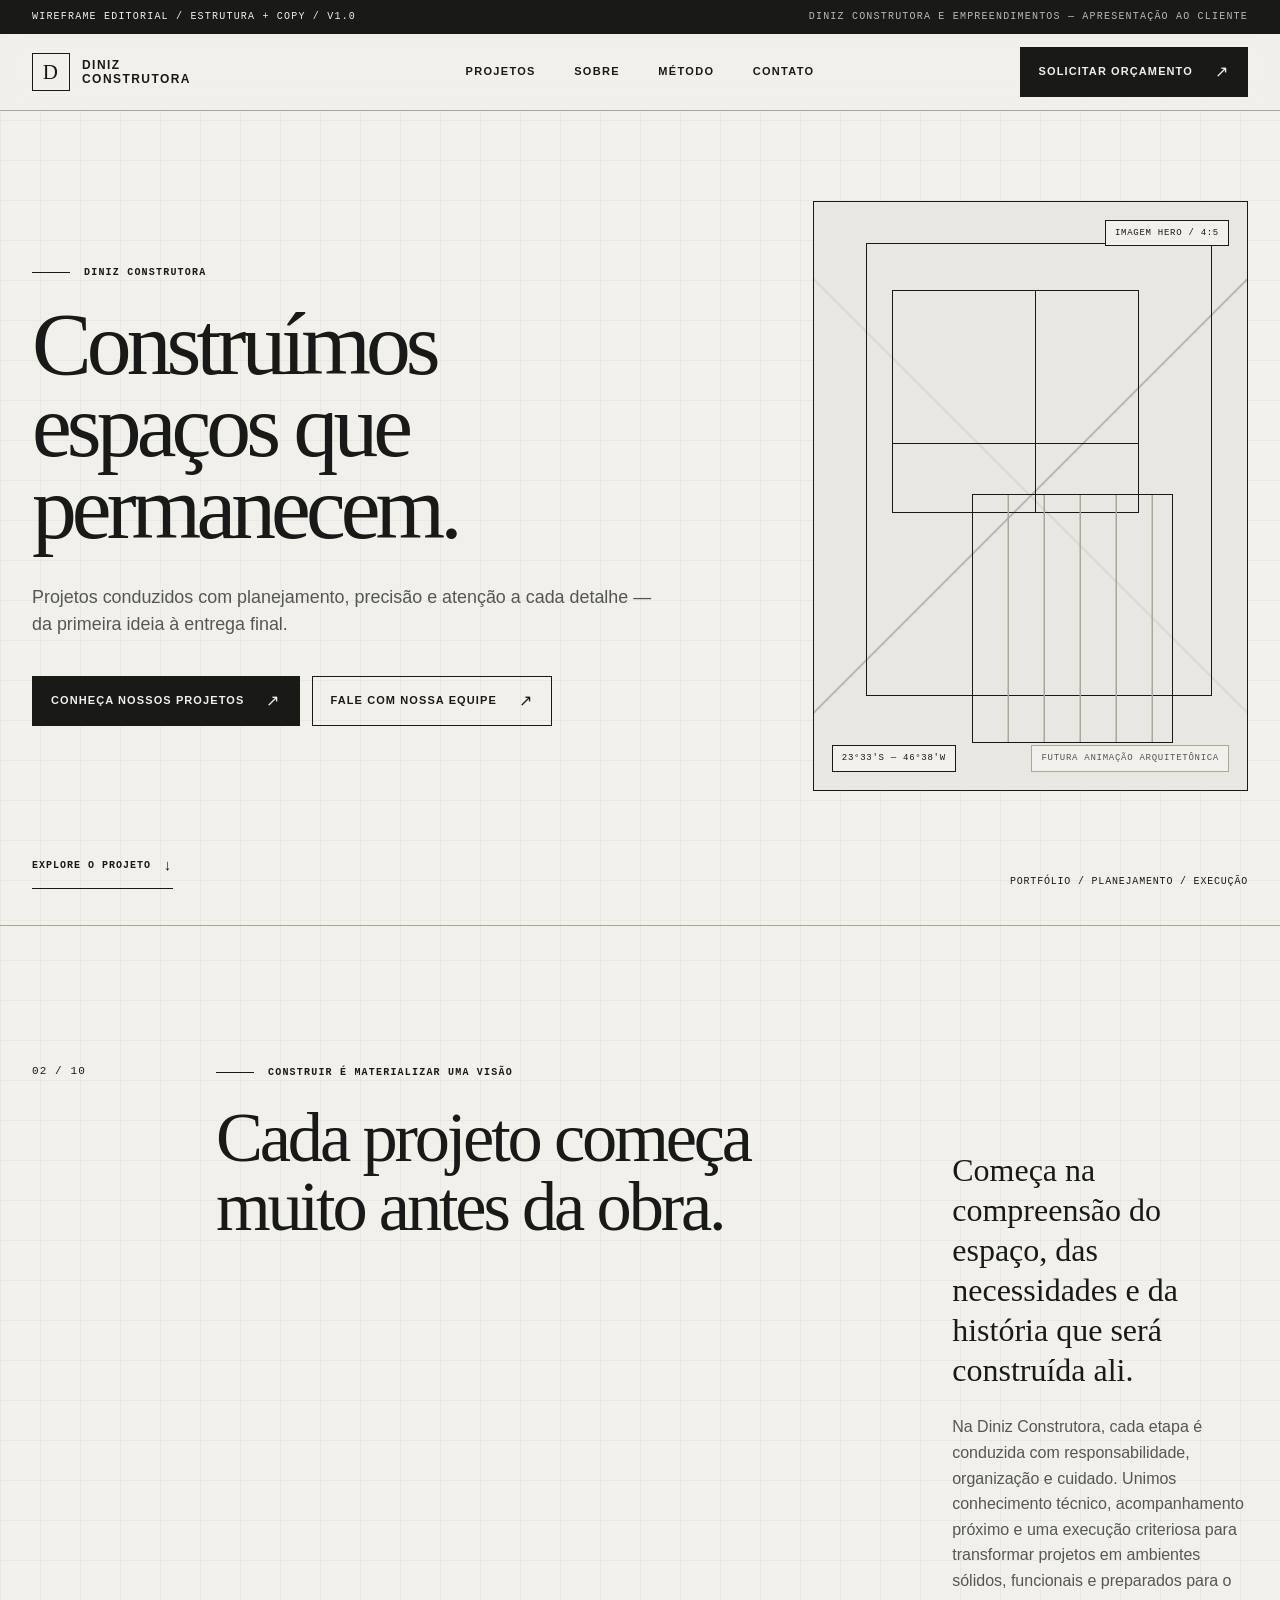
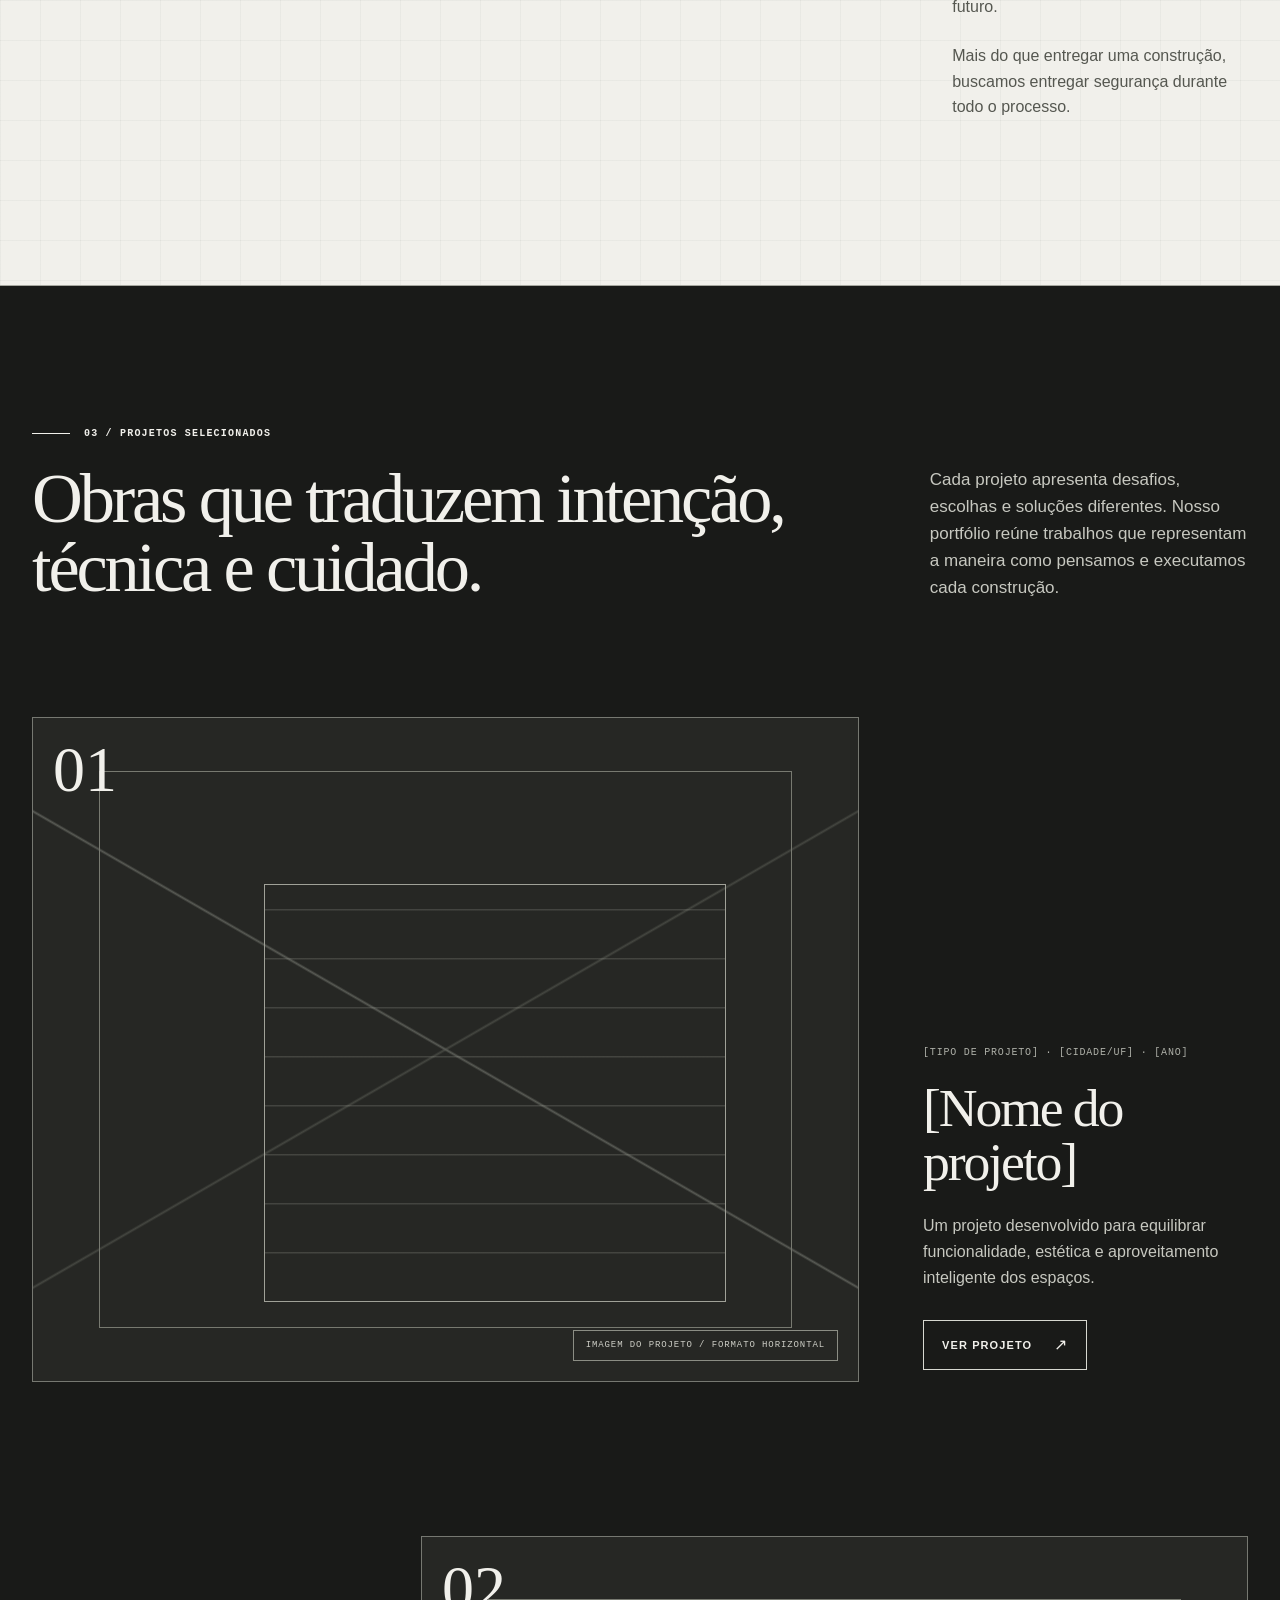
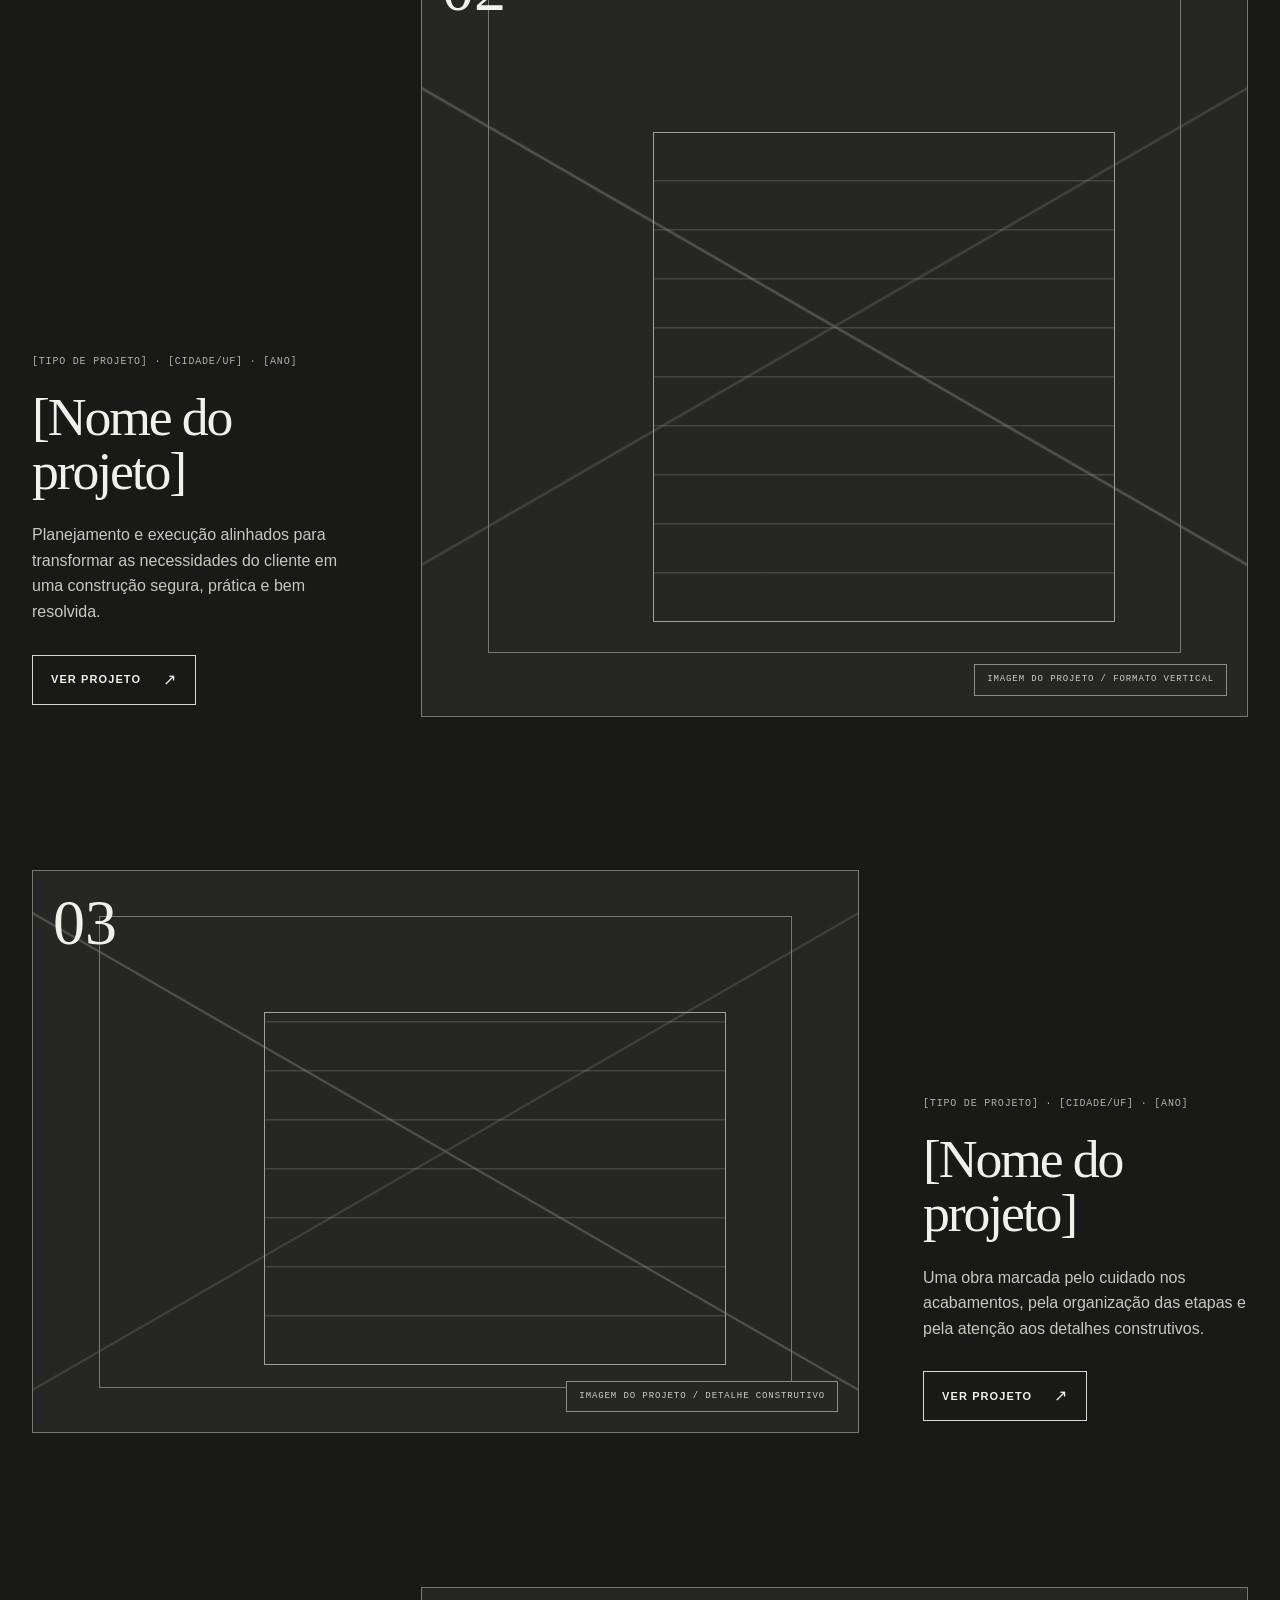
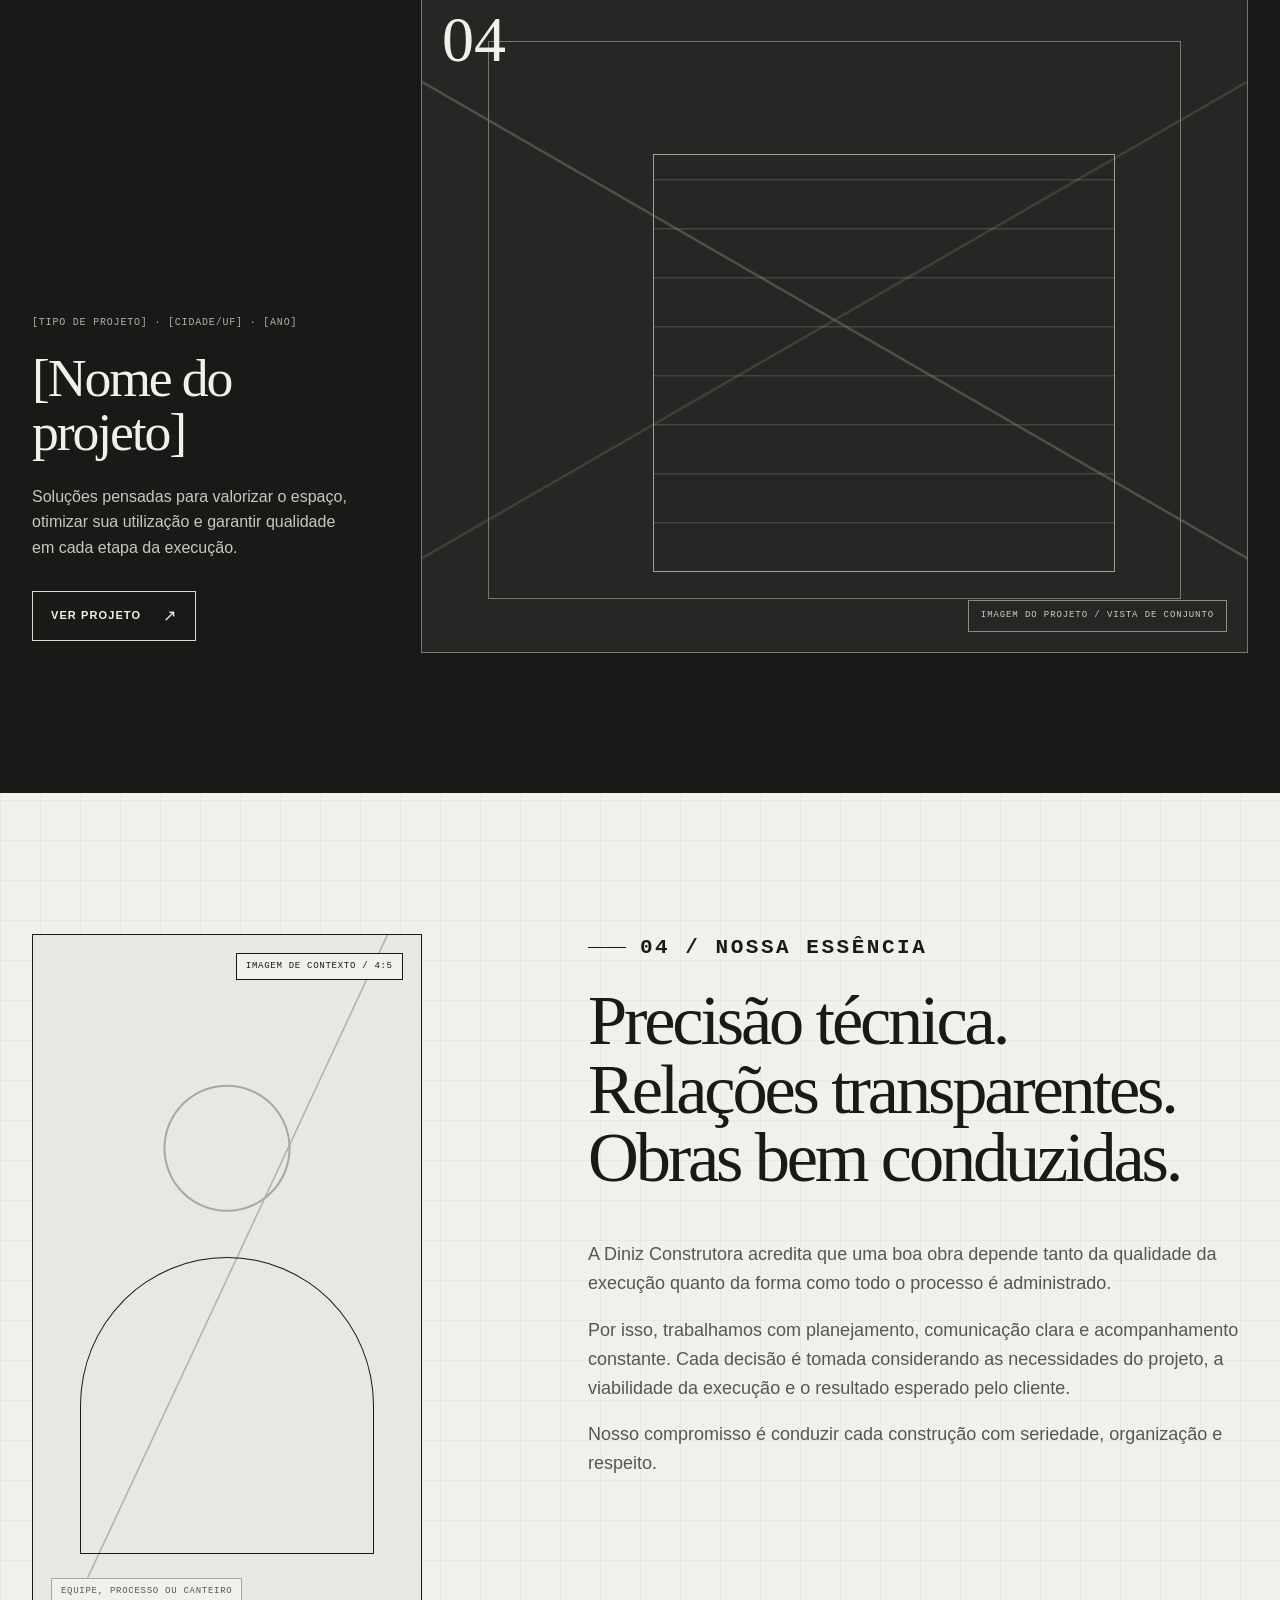
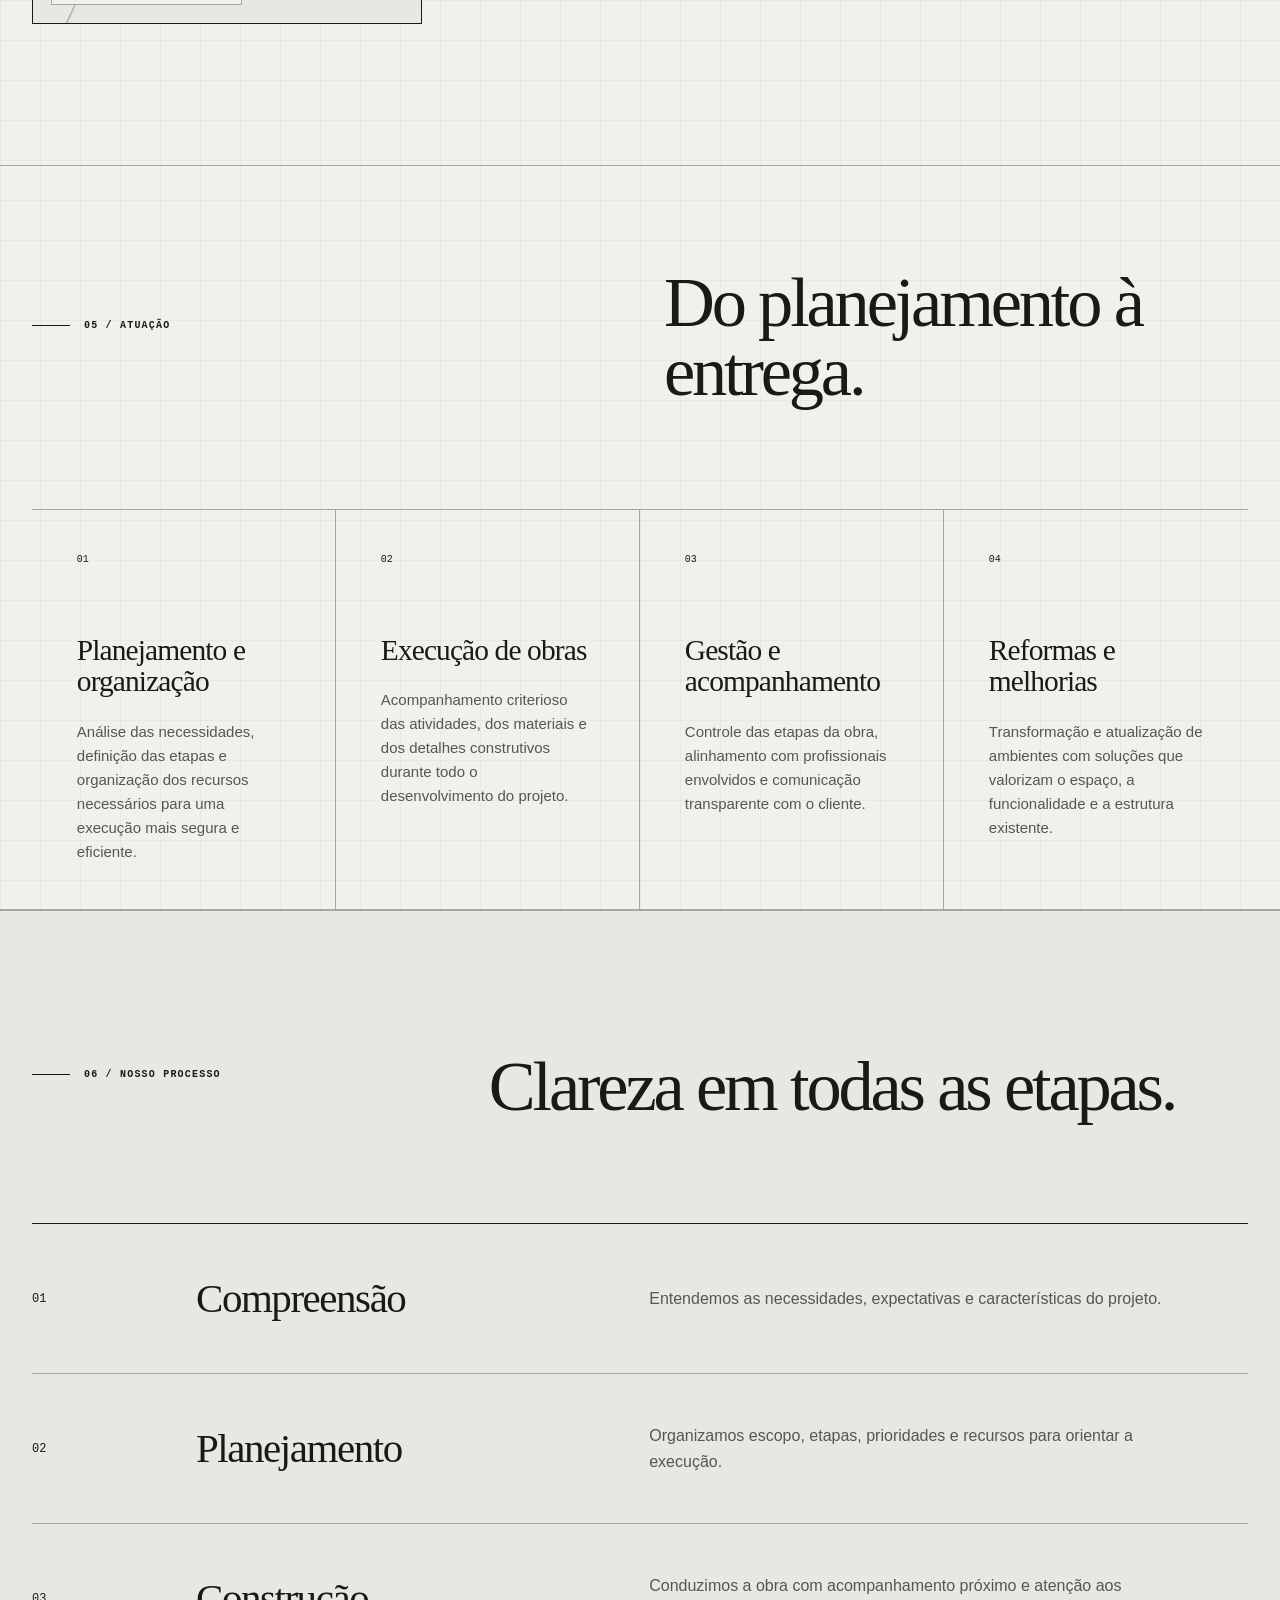
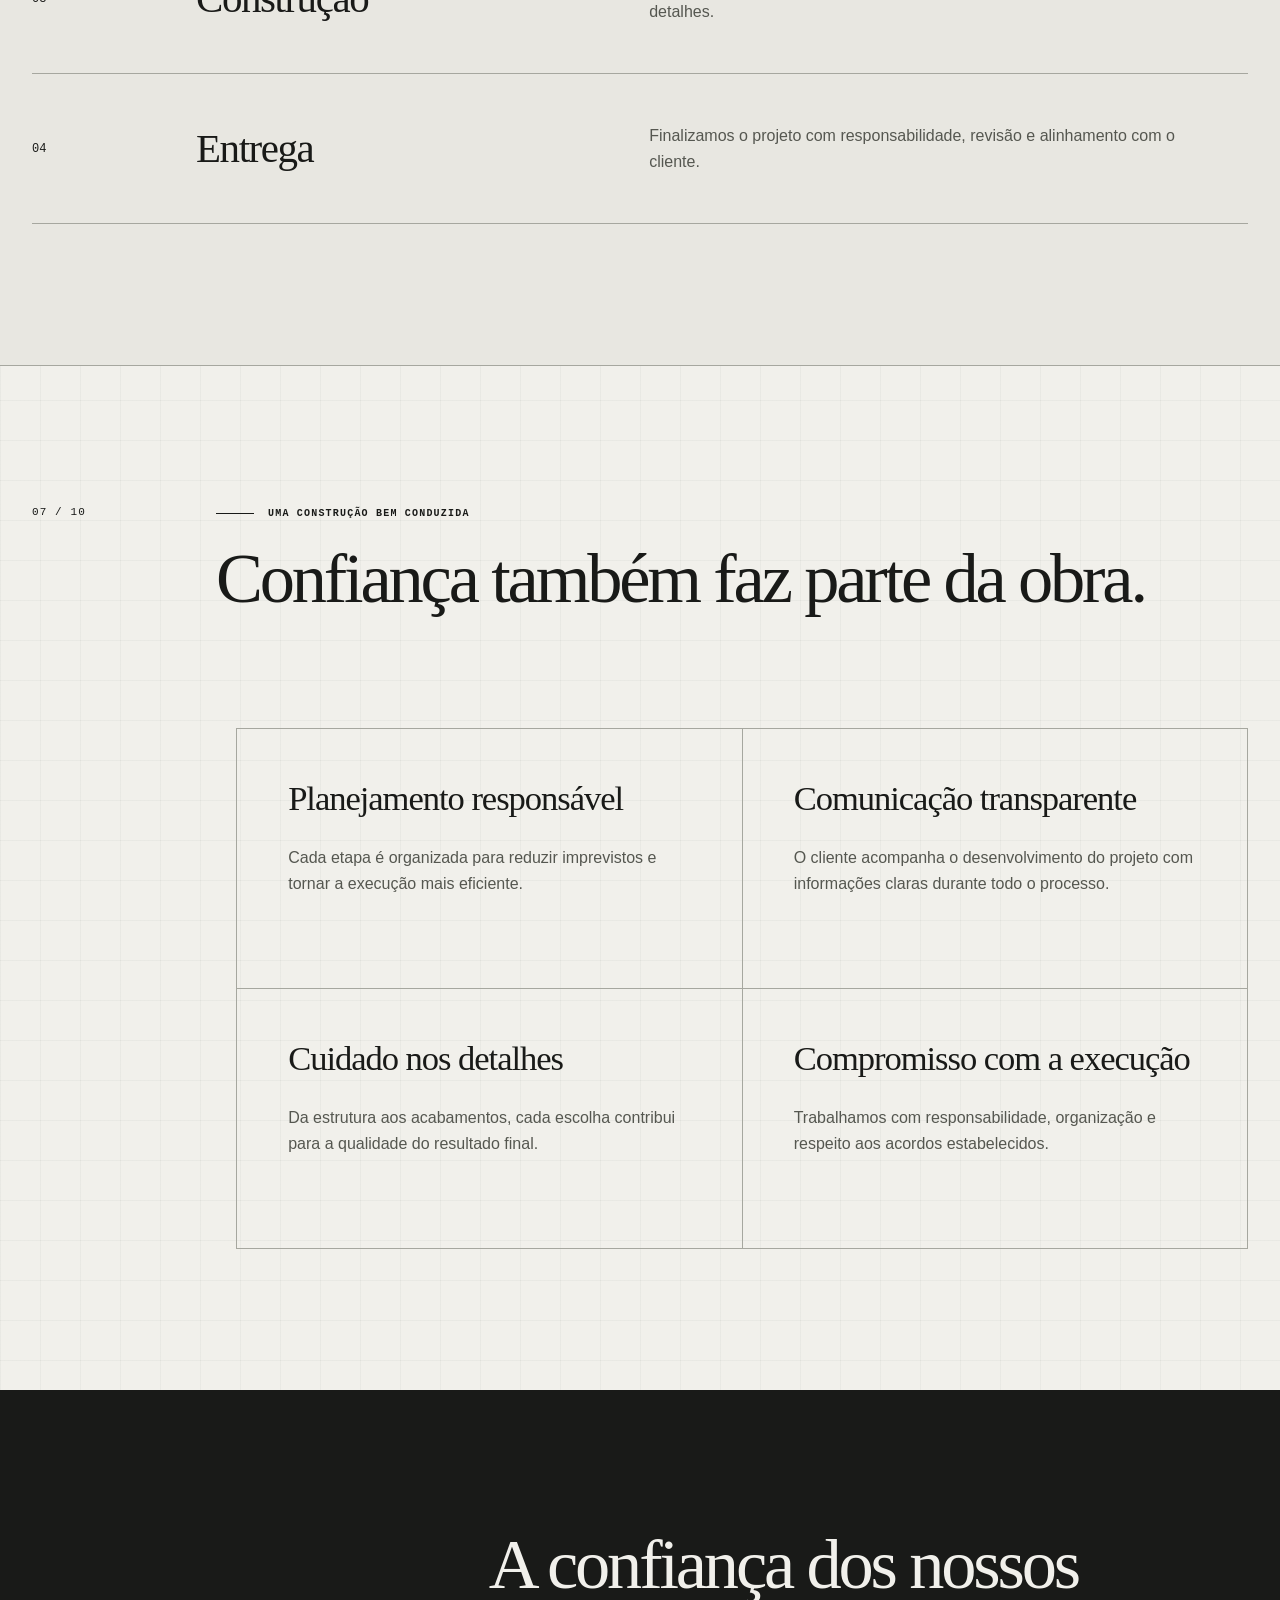
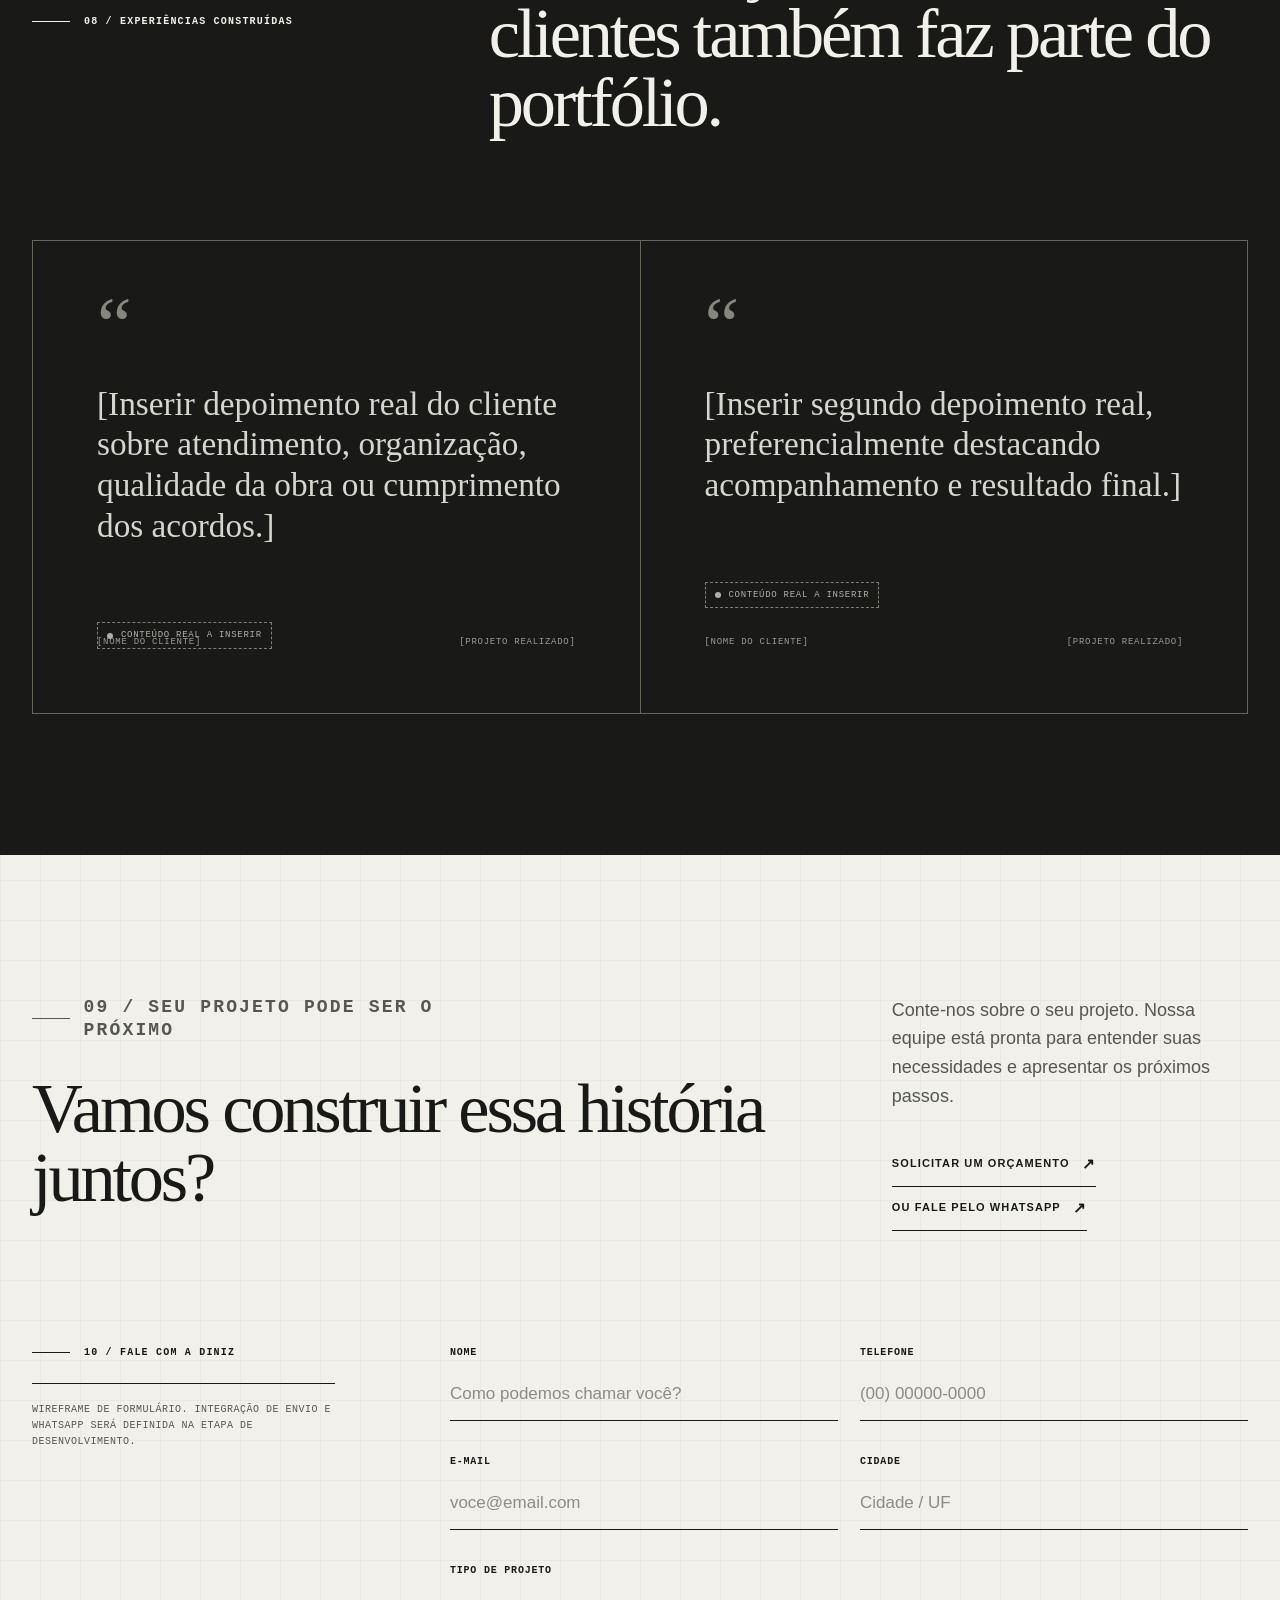
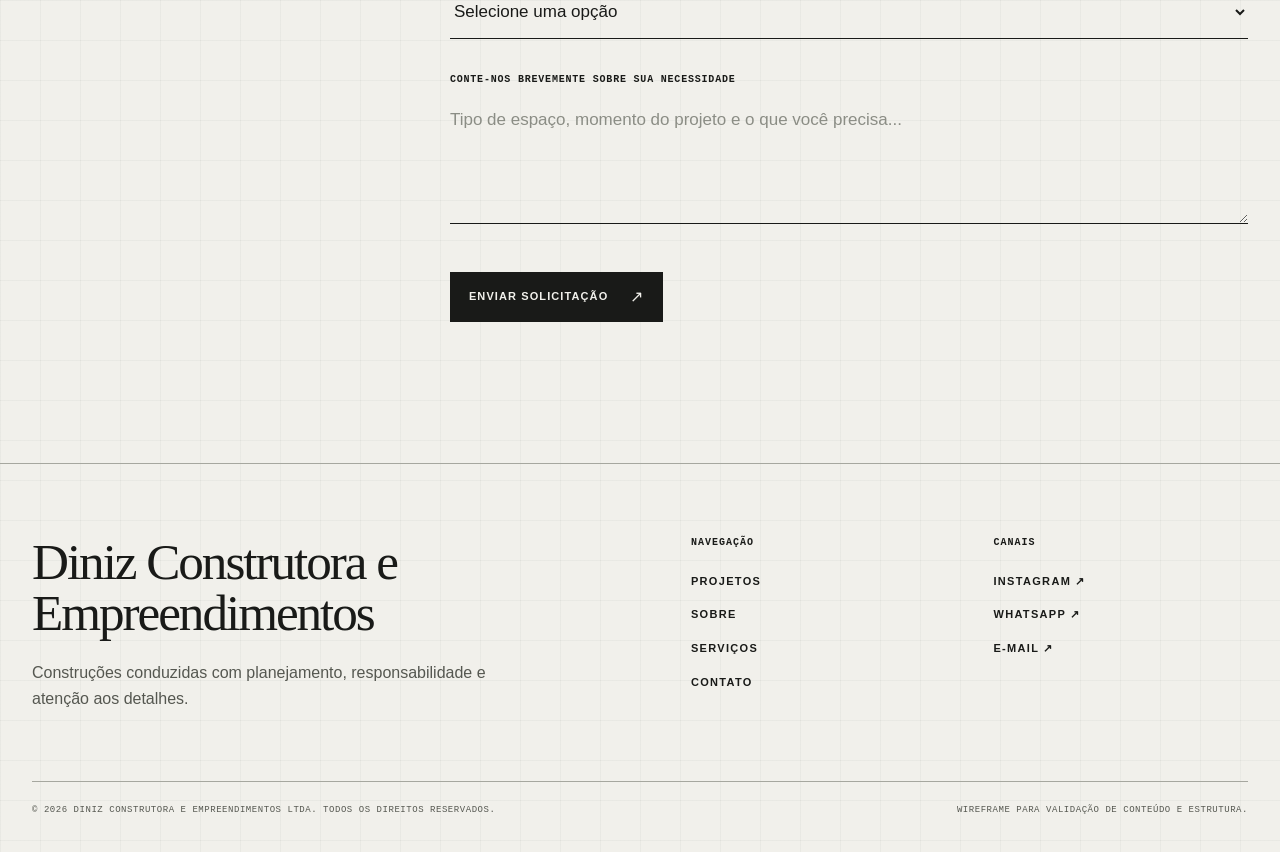
==== index.html @ 69be0706 "wire" ====
<!doctype html>
<html lang="pt-BR">
<head>
  <meta charset="utf-8">
  <meta name="viewport" content="width=device-width, initial-scale=1">
  <meta name="description" content="Wireframe editorial da landing page da Diniz Construtora e Empreendimentos.">
  <meta name="theme-color" content="#f1f0eb">
  <title>Diniz Construtora — Wireframe editorial</title>

  <style>
    :root {
      --paper: #f1f0eb;
      --paper-strong: #e8e7e1;
      --ink: #191a18;
      --ink-soft: #555750;
      --line: #a6a79f;
      --line-soft: #d4d4cd;
      --white: #fafaf7;
      --display: Georgia, "Times New Roman", serif;
      --sans: "Arial Narrow", "Helvetica Neue", Arial, sans-serif;
      --mono: "Courier New", Courier, monospace;
      --page: min(1480px, calc(100vw - 64px));
      --section-space: clamp(88px, 11vw, 176px);
    }

    * {
      box-sizing: border-box;
    }

    html {
      scroll-behavior: smooth;
      scroll-padding-top: 92px;
    }

    body {
      margin: 0;
      color: var(--ink);
      background-color: var(--paper);
      background-image:
        linear-gradient(rgba(25, 26, 24, 0.035) 1px, transparent 1px),
        linear-gradient(90deg, rgba(25, 26, 24, 0.035) 1px, transparent 1px);
      background-size: 40px 40px;
      font-family: var(--sans);
      font-size: 16px;
      line-height: 1.6;
      overflow-x: hidden;
    }

    body.menu-open {
      overflow: hidden;
    }

    button,
    input,
    select,
    textarea {
      font: inherit;
    }

    button,
    a {
      -webkit-tap-highlight-color: transparent;
    }

    a {
      color: inherit;
      text-decoration: none;
    }

    img,
    svg {
      display: block;
      max-width: 100%;
    }

    ::selection {
      color: var(--paper);
      background: var(--ink);
    }

    :focus-visible {
      outline: 2px solid var(--ink);
      outline-offset: 4px;
    }

    .skip-link {
      position: fixed;
      top: 12px;
      left: 12px;
      z-index: 1000;
      padding: 10px 14px;
      color: var(--paper);
      background: var(--ink);
      transform: translateY(-160%);
      transition: transform 180ms ease;
    }

    .skip-link:focus {
      transform: translateY(0);
    }

    .page-shell {
      width: var(--page);
      margin-inline: auto;
    }

    .prototype-bar {
      display: flex;
      align-items: center;
      justify-content: space-between;
      min-height: 34px;
      padding: 4px max(20px, calc((100vw - var(--page)) / 2));
      color: var(--paper);
      background: var(--ink);
      font: 10px/1.2 var(--mono);
      letter-spacing: 0.12em;
      text-transform: uppercase;
    }

    .prototype-bar span:last-child {
      color: #b9bab3;
    }

    .site-header {
      position: sticky;
      top: 0;
      z-index: 100;
      border-bottom: 1px solid var(--line);
      background: rgba(241, 240, 235, 0.94);
      backdrop-filter: blur(10px);
    }

    .nav-wrap {
      display: grid;
      grid-template-columns: minmax(190px, 1fr) auto minmax(190px, 1fr);
      align-items: center;
      min-height: 76px;
    }

    .brand {
      display: inline-flex;
      align-items: center;
      gap: 12px;
      width: max-content;
      font-size: 12px;
      font-weight: 700;
      letter-spacing: 0.12em;
      line-height: 1.2;
      text-transform: uppercase;
    }

    .brand-mark {
      display: grid;
      place-items: center;
      width: 38px;
      aspect-ratio: 1;
      border: 1px solid var(--ink);
      font: 21px/1 var(--display);
    }

    .main-nav {
      display: flex;
      align-items: center;
      gap: clamp(20px, 3vw, 48px);
    }

    .main-nav a,
    .footer-nav a {
      position: relative;
      font-size: 11px;
      font-weight: 700;
      letter-spacing: 0.12em;
      text-transform: uppercase;
    }

    .main-nav a::after,
    .footer-nav a::after {
      position: absolute;
      right: 0;
      bottom: -7px;
      left: 0;
      height: 1px;
      background: currentColor;
      content: "";
      transform: scaleX(0);
      transform-origin: right;
      transition: transform 220ms ease;
    }

    .main-nav a:hover::after,
    .main-nav a.is-active::after,
    .footer-nav a:hover::after {
      transform: scaleX(1);
      transform-origin: left;
    }

    .nav-cta {
      justify-self: end;
    }

    .menu-button {
      display: none;
      align-items: center;
      justify-content: center;
      width: 48px;
      height: 48px;
      padding: 0;
      border: 1px solid var(--ink);
      color: var(--ink);
      background: transparent;
      cursor: pointer;
    }

    .menu-button span,
    .menu-button span::before,
    .menu-button span::after {
      display: block;
      width: 19px;
      height: 1px;
      background: currentColor;
      transition: transform 200ms ease;
    }

    .menu-button span {
      position: relative;
    }

    .menu-button span::before,
    .menu-button span::after {
      position: absolute;
      left: 0;
      content: "";
    }

    .menu-button span::before { top: -6px; }
    .menu-button span::after { top: 6px; }

    .menu-button[aria-expanded="true"] span { background: transparent; }
    .menu-button[aria-expanded="true"] span::before { top: 0; transform: rotate(45deg); }
    .menu-button[aria-expanded="true"] span::after { top: 0; transform: rotate(-45deg); }

    .button {
      display: inline-flex;
      align-items: center;
      justify-content: space-between;
      gap: 22px;
      min-height: 50px;
      padding: 14px 18px;
      border: 1px solid var(--ink);
      color: var(--paper);
      background: var(--ink);
      font-size: 11px;
      font-weight: 700;
      letter-spacing: 0.1em;
      line-height: 1.2;
      text-transform: uppercase;
      cursor: pointer;
      transition: color 200ms ease, background 200ms ease, transform 200ms ease;
    }

    .button::after {
      content: "↗";
      font-size: 16px;
      font-weight: 400;
      line-height: 1;
    }

    .button:hover {
      color: var(--ink);
      background: transparent;
      transform: translateY(-2px);
    }

    .button--outline {
      color: var(--ink);
      background: transparent;
    }

    .button--outline:hover {
      color: var(--paper);
      background: var(--ink);
    }

    .button--light {
      border-color: var(--paper);
      color: var(--ink);
      background: var(--paper);
    }

    .button--light:hover {
      color: var(--paper);
      background: transparent;
    }

    .text-link {
      display: inline-flex;
      align-items: center;
      gap: 12px;
      min-height: 44px;
      border-bottom: 1px solid currentColor;
      font-size: 11px;
      font-weight: 700;
      letter-spacing: 0.1em;
      text-transform: uppercase;
    }

    .text-link::after {
      content: "↓";
      font-size: 15px;
    }

    .section-kicker {
      display: flex;
      align-items: center;
      gap: 14px;
      margin: 0 0 24px;
      font: 700 10px/1.3 var(--mono);
      letter-spacing: 0.12em;
      text-transform: uppercase;
    }

    .section-kicker::before {
      width: 38px;
      height: 1px;
      background: currentColor;
      content: "";
    }

    .display-title {
      max-width: 1050px;
      margin: 0;
      font-family: var(--display);
      font-size: clamp(50px, 7vw, 116px);
      font-weight: 400;
      letter-spacing: -0.055em;
      line-height: 0.92;
    }

    .section-title {
      max-width: 980px;
      margin: 0;
      font-family: var(--display);
      font-size: clamp(42px, 5.5vw, 88px);
      font-weight: 400;
      letter-spacing: -0.045em;
      line-height: 0.98;
    }

    .body-large {
      font-size: clamp(19px, 2vw, 28px);
      letter-spacing: -0.02em;
      line-height: 1.38;
    }

    .section-index {
      font: 11px/1 var(--mono);
      letter-spacing: 0.1em;
    }

    .hero {
      position: relative;
      min-height: calc(100svh - 110px);
      padding: clamp(56px, 7vw, 112px) 0 36px;
      border-bottom: 1px solid var(--line);
    }

    .hero-grid {
      display: grid;
      grid-template-columns: minmax(0, 1.1fr) minmax(360px, 0.68fr);
      gap: clamp(42px, 6vw, 96px);
      align-items: center;
    }

    .hero-copy {
      position: relative;
      z-index: 2;
    }

    .hero-copy .display-title span {
      display: block;
    }

    .hero-subtitle {
      max-width: 620px;
      margin: 34px 0 0;
      color: var(--ink-soft);
      font-size: clamp(17px, 1.4vw, 21px);
      line-height: 1.5;
    }

    .hero-actions {
      display: flex;
      flex-wrap: wrap;
      gap: 12px;
      margin-top: 38px;
    }

    .hero-visual {
      position: relative;
      min-height: 590px;
      border: 1px solid var(--ink);
      overflow: hidden;
      background:
        linear-gradient(135deg, transparent 49.8%, var(--line) 50%, transparent 50.2%),
        linear-gradient(45deg, transparent 49.8%, var(--line-soft) 50%, transparent 50.2%),
        var(--paper-strong);
    }

    .hero-visual::before {
      position: absolute;
      inset: 7% 8% 16% 12%;
      border: 1px solid var(--ink);
      content: "";
    }

    .hero-visual::after {
      position: absolute;
      right: 17%;
      bottom: 8%;
      width: 46%;
      height: 42%;
      border: 1px solid var(--ink);
      background: repeating-linear-gradient(90deg, transparent 0 34px, var(--line) 35px 36px);
      content: "";
    }

    .visual-room {
      position: absolute;
      top: 15%;
      left: 18%;
      width: 57%;
      height: 38%;
      border: 1px solid var(--ink);
    }

    .visual-room::before,
    .visual-room::after {
      position: absolute;
      content: "";
    }

    .visual-room::before {
      top: 0;
      bottom: 0;
      left: 58%;
      width: 1px;
      background: var(--ink);
    }

    .visual-room::after {
      right: 0;
      bottom: 31%;
      left: 0;
      height: 1px;
      background: var(--ink);
    }

    .visual-label,
    .visual-coordinate,
    .wire-caption {
      position: absolute;
      z-index: 2;
      padding: 7px 9px;
      border: 1px solid var(--ink);
      background: var(--paper);
      font: 9px/1.2 var(--mono);
      letter-spacing: 0.08em;
      text-transform: uppercase;
    }

    .visual-label {
      top: 18px;
      right: 18px;
    }

    .visual-coordinate {
      bottom: 18px;
      left: 18px;
    }

    .wire-caption {
      right: 18px;
      bottom: 18px;
      border-color: var(--line);
      color: var(--ink-soft);
    }

    .hero-footer {
      display: flex;
      align-items: flex-end;
      justify-content: space-between;
      gap: 24px;
      margin-top: 54px;
      font: 10px/1.4 var(--mono);
      letter-spacing: 0.08em;
      text-transform: uppercase;
    }

    .hero-footer .text-link {
      font-family: var(--mono);
      font-size: 10px;
    }

    .editorial-intro {
      padding: var(--section-space) 0;
      border-bottom: 1px solid var(--line);
    }

    .editorial-grid {
      display: grid;
      grid-template-columns: 120px minmax(0, 1.25fr) minmax(290px, 0.55fr);
      gap: clamp(28px, 5vw, 84px);
      align-items: start;
    }

    .intro-copy {
      max-width: 560px;
      padding-top: 84px;
    }

    .intro-copy p {
      margin: 0 0 24px;
      color: var(--ink-soft);
    }

    .intro-copy .lead {
      color: var(--ink);
      font-family: var(--display);
      font-size: clamp(23px, 2.5vw, 34px);
      line-height: 1.25;
    }

    .portfolio {
      padding: var(--section-space) 0;
      color: var(--paper);
      background: var(--ink);
    }

    .section-head {
      display: grid;
      grid-template-columns: minmax(0, 1fr) minmax(260px, 0.4fr);
      gap: clamp(44px, 8vw, 120px);
      align-items: end;
      margin-bottom: clamp(64px, 9vw, 132px);
    }

    .section-head-copy {
      margin: 0;
      color: #c7c8c0;
      font-size: 17px;
    }

    .project-list {
      display: grid;
      gap: clamp(84px, 12vw, 176px);
    }

    .project-card {
      display: grid;
      grid-template-columns: minmax(0, 1.4fr) minmax(280px, 0.55fr);
      gap: clamp(32px, 5vw, 80px);
      align-items: end;
    }

    .project-card:nth-child(even) {
      grid-template-columns: minmax(280px, 0.55fr) minmax(0, 1.4fr);
    }

    .project-card:nth-child(even) .project-visual {
      order: 2;
    }

    .project-visual {
      position: relative;
      min-height: clamp(360px, 52vw, 720px);
      border: 1px solid #767871;
      overflow: hidden;
      background-color: #262724;
      background-image:
        linear-gradient(30deg, transparent 49.8%, #585a54 50%, transparent 50.2%),
        linear-gradient(150deg, transparent 49.8%, #444640 50%, transparent 50.2%);
    }

    .project-card:nth-child(2) .project-visual {
      min-height: clamp(420px, 61vw, 820px);
    }

    .project-card:nth-child(3) .project-visual {
      min-height: clamp(340px, 44vw, 620px);
    }

    .project-visual::before {
      position: absolute;
      inset: 8%;
      border: 1px solid #777970;
      content: "";
    }

    .project-visual::after {
      position: absolute;
      top: 25%;
      right: 16%;
      bottom: 12%;
      left: 28%;
      border: 1px solid #a0a198;
      background: repeating-linear-gradient(0deg, transparent 0 47px, rgba(160, 161, 152, 0.24) 48px 49px);
      content: "";
    }

    .project-number {
      position: absolute;
      top: 20px;
      left: 20px;
      z-index: 2;
      font: clamp(38px, 5vw, 76px)/1 var(--display);
    }

    .project-placeholder {
      position: absolute;
      right: 20px;
      bottom: 20px;
      z-index: 2;
      max-width: calc(100% - 40px);
      padding: 9px 12px;
      border: 1px solid #8b8d84;
      color: #cccdc5;
      background: #262724;
      font: 9px/1.3 var(--mono);
      letter-spacing: 0.1em;
      text-align: right;
      text-transform: uppercase;
    }

    .project-info {
      padding-bottom: 12px;
    }

    .project-meta {
      display: block;
      margin-bottom: 22px;
      color: #aeb0a8;
      font: 10px/1.4 var(--mono);
      letter-spacing: 0.08em;
      text-transform: uppercase;
    }

    .project-title {
      margin: 0 0 24px;
      font-family: var(--display);
      font-size: clamp(34px, 4.2vw, 64px);
      font-weight: 400;
      letter-spacing: -0.04em;
      line-height: 1;
    }

    .project-info p {
      max-width: 460px;
      margin: 0 0 30px;
      color: #c7c8c0;
    }

    .project-info .button {
      border-color: #d7d8d0;
      color: var(--paper);
      background: transparent;
    }

    .project-info .button:hover {
      color: var(--ink);
      background: var(--paper);
    }

    .about {
      padding: var(--section-space) 0 0;
      border-bottom: 1px solid var(--line);
    }

    .about-layout {
      display: grid;
      grid-template-columns: minmax(0, 0.7fr) minmax(0, 1.3fr);
      gap: clamp(44px, 8vw, 132px);
      padding-bottom: var(--section-space);
    }

    .about-copy {
      max-width: 660px;
      margin-left: auto;
    }

    .about-copy .section-title {
      margin-bottom: 48px;
    }

    .about-copy p {
      color: var(--ink-soft);
      font-size: 18px;
    }

    .about-copy p:first-of-type {
      color: var(--ink);
      font-size: 21px;
    }

    .portrait-placeholder {
      position: relative;
      min-height: 690px;
      border: 1px solid var(--ink);
      overflow: hidden;
      background:
        radial-gradient(circle at 50% 31%, transparent 0 61px, var(--line) 62px 63px, transparent 64px),
        linear-gradient(115deg, transparent 49.8%, var(--line) 50%, transparent 50.2%),
        var(--paper-strong);
    }

    .portrait-placeholder::before {
      position: absolute;
      right: 12%;
      bottom: 10%;
      left: 12%;
      height: 43%;
      border: 1px solid var(--ink);
      border-radius: 50% 50% 0 0;
      content: "";
    }

    .portrait-placeholder .wire-caption {
      right: auto;
      bottom: 18px;
      left: 18px;
    }

    .services {
      border-top: 1px solid var(--line);
    }

    .services-header {
      display: grid;
      grid-template-columns: 1fr 1fr;
      gap: 48px;
      padding: clamp(60px, 8vw, 120px) 0;
    }

    .services-header .section-title {
      max-width: 600px;
    }

    .services-grid {
      display: grid;
      grid-template-columns: repeat(4, 1fr);
      border-top: 1px solid var(--line);
    }

    .service-card {
      min-height: 340px;
      padding: clamp(28px, 3.5vw, 52px);
      border-right: 1px solid var(--line);
    }

    .service-card:last-child {
      border-right: 0;
    }

    .service-number {
      display: block;
      margin-bottom: 70px;
      font: 10px/1 var(--mono);
    }

    .service-card h3 {
      margin: 0 0 22px;
      font-family: var(--display);
      font-size: clamp(25px, 2.3vw, 37px);
      font-weight: 400;
      letter-spacing: -0.03em;
      line-height: 1.08;
    }

    .service-card p {
      margin: 0;
      color: var(--ink-soft);
      font-size: 15px;
    }

    .method {
      padding: var(--section-space) 0;
      border-top: 1px solid var(--line);
      border-bottom: 1px solid var(--line);
      background: var(--paper-strong);
    }

    .method-heading {
      display: grid;
      grid-template-columns: 0.7fr 1.3fr;
      gap: 48px;
      margin-bottom: clamp(64px, 8vw, 110px);
    }

    .method-list {
      counter-reset: method;
      margin: 0;
      padding: 0;
      border-top: 1px solid var(--ink);
      list-style: none;
    }

    .method-step {
      display: grid;
      grid-template-columns: 100px minmax(230px, 0.65fr) minmax(280px, 1fr);
      gap: clamp(24px, 5vw, 80px);
      align-items: center;
      min-height: 150px;
      border-bottom: 1px solid var(--line);
      counter-increment: method;
    }

    .method-step::before {
      content: "0" counter(method);
      font: 12px/1 var(--mono);
    }

    .method-step h3 {
      margin: 0;
      font-family: var(--display);
      font-size: clamp(30px, 3.2vw, 48px);
      font-weight: 400;
      letter-spacing: -0.035em;
    }

    .method-step p {
      max-width: 530px;
      margin: 0;
      color: var(--ink-soft);
    }

    .trust {
      padding: var(--section-space) 0;
    }

    .trust-intro {
      display: grid;
      grid-template-columns: 120px minmax(0, 1fr);
      gap: clamp(28px, 5vw, 84px);
      margin-bottom: clamp(70px, 9vw, 126px);
    }

    .trust-intro .section-title {
      max-width: 1000px;
    }

    .trust-grid {
      display: grid;
      grid-template-columns: repeat(2, 1fr);
      margin-left: 204px;
      border-top: 1px solid var(--line);
      border-left: 1px solid var(--line);
    }

    .trust-item {
      min-height: 260px;
      padding: clamp(28px, 4vw, 56px);
      border-right: 1px solid var(--line);
      border-bottom: 1px solid var(--line);
    }

    .trust-item h3 {
      margin: 0 0 28px;
      font-family: var(--display);
      font-size: clamp(27px, 2.7vw, 42px);
      font-weight: 400;
      letter-spacing: -0.03em;
      line-height: 1.08;
    }

    .trust-item p {
      max-width: 470px;
      margin: 0;
      color: var(--ink-soft);
    }

    .testimonials {
      padding: var(--section-space) 0;
      color: var(--paper);
      background: var(--ink);
    }

    .testimonial-heading {
      display: grid;
      grid-template-columns: 0.7fr 1.3fr;
      gap: 48px;
      margin-bottom: clamp(64px, 8vw, 116px);
    }

    .testimonial-grid {
      display: grid;
      grid-template-columns: repeat(2, 1fr);
      gap: 1px;
      background: #64665f;
      border: 1px solid #64665f;
    }

    .quote-card {
      position: relative;
      min-height: 390px;
      margin: 0;
      padding: clamp(36px, 5vw, 72px);
      background: var(--ink);
    }

    .quote-card::before {
      display: block;
      margin-bottom: 40px;
      color: #85877f;
      content: "“";
      font: 78px/0.5 var(--display);
    }

    .quote-card blockquote {
      margin: 0 0 48px;
      color: #d5d6cf;
      font-family: var(--display);
      font-size: clamp(24px, 2.6vw, 39px);
      line-height: 1.22;
    }

    .quote-card figcaption {
      position: absolute;
      right: clamp(36px, 5vw, 72px);
      bottom: clamp(36px, 5vw, 64px);
      left: clamp(36px, 5vw, 72px);
      display: flex;
      justify-content: space-between;
      gap: 20px;
      color: #999b93;
      font: 9px/1.4 var(--mono);
      letter-spacing: 0.08em;
      text-transform: uppercase;
    }

    .content-pending {
      display: inline-flex;
      align-items: center;
      gap: 8px;
      margin-top: 28px;
      padding: 7px 9px;
      border: 1px dashed #7c7e77;
      color: #aeb0a8;
      font: 9px/1.2 var(--mono);
      letter-spacing: 0.08em;
      text-transform: uppercase;
    }

    .content-pending::before {
      width: 6px;
      height: 6px;
      border-radius: 50%;
      background: #aeb0a8;
      content: "";
    }

    .contact {
      padding: var(--section-space) 0;
      border-bottom: 1px solid var(--line);
    }

    .contact-heading {
      display: grid;
      grid-template-columns: minmax(0, 1.15fr) minmax(310px, 0.55fr);
      gap: clamp(48px, 9vw, 150px);
      margin-bottom: clamp(70px, 9vw, 132px);
    }

    .contact-heading p {
      max-width: 500px;
      margin: 0 0 32px;
      color: var(--ink-soft);
      font-size: 18px;
    }

    .contact-heading .text-link::after {
      content: "↗";
    }

    .form-layout {
      display: grid;
      grid-template-columns: 0.55fr 1.45fr;
      gap: clamp(48px, 9vw, 150px);
      align-items: start;
    }

    .form-note {
      padding-top: 18px;
      border-top: 1px solid var(--ink);
      color: var(--ink-soft);
      font: 10px/1.6 var(--mono);
      letter-spacing: 0.05em;
      text-transform: uppercase;
    }

    .contact-form {
      display: grid;
      grid-template-columns: repeat(2, 1fr);
      gap: 34px 22px;
    }

    .form-field {
      display: grid;
      gap: 8px;
    }

    .form-field--full {
      grid-column: 1 / -1;
    }

    .form-field label {
      font: 700 10px/1.3 var(--mono);
      letter-spacing: 0.08em;
      text-transform: uppercase;
    }

    .form-field input,
    .form-field select,
    .form-field textarea {
      width: 100%;
      min-height: 54px;
      padding: 12px 0;
      border: 0;
      border-bottom: 1px solid var(--ink);
      border-radius: 0;
      color: var(--ink);
      background: transparent;
      font-size: 17px;
    }

    .form-field textarea {
      min-height: 130px;
      resize: vertical;
    }

    .form-field input::placeholder,
    .form-field textarea::placeholder {
      color: #8b8d85;
    }

    .form-field select {
      cursor: pointer;
    }

    .form-actions {
      grid-column: 1 / -1;
      display: flex;
      align-items: center;
      gap: 24px;
      margin-top: 14px;
    }

    .form-status {
      min-height: 24px;
      margin: 0;
      color: var(--ink-soft);
      font: 10px/1.4 var(--mono);
      text-transform: uppercase;
    }

    .site-footer {
      padding: 72px 0 34px;
    }

    .footer-top {
      display: grid;
      grid-template-columns: minmax(270px, 1.2fr) minmax(220px, 0.5fr) minmax(220px, 0.5fr);
      gap: 48px;
      padding-bottom: 70px;
    }

    .footer-brand {
      max-width: 570px;
    }

    .footer-brand h2 {
      margin: 0 0 22px;
      font-family: var(--display);
      font-size: clamp(34px, 4vw, 58px);
      font-weight: 400;
      letter-spacing: -0.04em;
      line-height: 1;
    }

    .footer-brand p {
      max-width: 500px;
      margin: 0;
      color: var(--ink-soft);
    }

    .footer-column h3 {
      margin: 0 0 24px;
      font: 700 10px/1.3 var(--mono);
      letter-spacing: 0.1em;
      text-transform: uppercase;
    }

    .footer-nav {
      display: grid;
      justify-items: start;
      gap: 16px;
    }

    .footer-bottom {
      display: flex;
      justify-content: space-between;
      gap: 24px;
      padding-top: 22px;
      border-top: 1px solid var(--line);
      color: var(--ink-soft);
      font: 9px/1.5 var(--mono);
      letter-spacing: 0.06em;
      text-transform: uppercase;
    }

    .mobile-cta {
      position: fixed;
      right: 12px;
      bottom: 12px;
      left: 12px;
      z-index: 90;
      display: none;
    }

    .mobile-cta .button {
      width: 100%;
      box-shadow: 0 8px 30px rgba(25, 26, 24, 0.22);
    }

    .project-dialog {
      width: min(720px, calc(100vw - 40px));
      max-height: calc(100svh - 40px);
      padding: 0;
      border: 1px solid var(--ink);
      color: var(--ink);
      background: var(--paper);
    }

    .project-dialog::backdrop {
      background: rgba(25, 26, 24, 0.72);
      backdrop-filter: blur(4px);
    }

    .dialog-head {
      display: flex;
      align-items: center;
      justify-content: space-between;
      min-height: 58px;
      padding: 10px 16px 10px 24px;
      border-bottom: 1px solid var(--line);
      font: 10px/1.3 var(--mono);
      letter-spacing: 0.08em;
      text-transform: uppercase;
    }

    .dialog-close {
      display: grid;
      place-items: center;
      width: 40px;
      height: 40px;
      border: 1px solid var(--ink);
      color: var(--ink);
      background: transparent;
      font-size: 22px;
      cursor: pointer;
    }

    .dialog-content {
      padding: clamp(30px, 6vw, 72px);
    }

    .dialog-content h2 {
      margin: 0 0 24px;
      font-family: var(--display);
      font-size: clamp(38px, 6vw, 66px);
      font-weight: 400;
      letter-spacing: -0.045em;
      line-height: 1;
    }

    .dialog-content p {
      max-width: 540px;
      color: var(--ink-soft);
    }

    .dialog-blueprint {
      display: grid;
      grid-template-columns: repeat(2, 1fr);
      margin-top: 38px;
      border-top: 1px solid var(--line);
      border-left: 1px solid var(--line);
    }

    .dialog-blueprint div {
      min-height: 104px;
      padding: 20px;
      border-right: 1px solid var(--line);
      border-bottom: 1px solid var(--line);
    }

    .dialog-blueprint strong {
      display: block;
      margin-bottom: 7px;
      font: 10px/1.3 var(--mono);
      letter-spacing: 0.08em;
      text-transform: uppercase;
    }

    .dialog-blueprint span {
      color: var(--ink-soft);
      font-size: 13px;
    }

    .reveal {
      opacity: 0;
      transform: translateY(24px);
      transition: opacity 650ms ease, transform 650ms ease;
    }

    .reveal.is-visible {
      opacity: 1;
      transform: none;
    }

    @media (max-width: 1100px) {
      :root {
        --page: min(100% - 40px, 940px);
      }

      .nav-wrap {
        grid-template-columns: 1fr auto;
      }

      .main-nav {
        position: fixed;
        top: 110px;
        right: 0;
        bottom: 0;
        left: 0;
        z-index: 99;
        display: none;
        align-content: center;
        justify-items: start;
        padding: 48px 20px;
        background: var(--paper);
      }

      .main-nav.is-open {
        display: grid;
      }

      .main-nav a {
        font-family: var(--display);
        font-size: clamp(36px, 8vw, 64px);
        font-weight: 400;
        letter-spacing: -0.04em;
        text-transform: none;
      }

      .nav-cta {
        display: none;
      }

      .menu-button {
        display: inline-flex;
      }

      .hero-grid {
        grid-template-columns: 1fr;
      }

      .hero-visual {
        min-height: min(72vw, 680px);
      }

      .editorial-grid {
        grid-template-columns: 80px 1fr;
      }

      .intro-copy {
        grid-column: 2;
        max-width: 700px;
        padding-top: 10px;
      }

      .services-grid {
        grid-template-columns: repeat(2, 1fr);
      }

      .service-card:nth-child(2) {
        border-right: 0;
      }

      .service-card:nth-child(-n + 2) {
        border-bottom: 1px solid var(--line);
      }

      .trust-grid {
        margin-left: 120px;
      }
    }

    @media (max-width: 760px) {
      :root {
        --page: calc(100% - 32px);
        --section-space: 84px;
      }

      html {
        scroll-padding-top: 78px;
      }

      body {
        padding-bottom: 72px;
        background-size: 28px 28px;
      }

      .prototype-bar {
        min-height: 28px;
        padding-inline: 16px;
        font-size: 8px;
      }

      .prototype-bar span:last-child {
        display: none;
      }

      .nav-wrap {
        min-height: 66px;
      }

      .brand {
        font-size: 10px;
      }

      .brand-mark {
        width: 34px;
      }

      .main-nav {
        top: 94px;
      }

      .display-title {
        font-size: clamp(47px, 14vw, 67px);
      }

      .section-title {
        font-size: clamp(42px, 13vw, 68px);
      }

      .section-kicker {
        margin-bottom: 18px;
      }

      .hero {
        min-height: auto;
        padding-top: 62px;
      }

      .hero-subtitle {
        margin-top: 26px;
        font-size: 17px;
      }

      .hero-actions {
        display: grid;
        margin-top: 30px;
      }

      .hero-actions .button {
        width: 100%;
      }

      .hero-visual {
        min-height: 440px;
      }

      .hero-footer {
        margin-top: 38px;
      }

      .hero-footer > span {
        display: none;
      }

      .editorial-grid,
      .section-head,
      .about-layout,
      .services-header,
      .method-heading,
      .trust-intro,
      .testimonial-heading,
      .contact-heading,
      .form-layout,
      .footer-top {
        grid-template-columns: 1fr;
      }

      .editorial-grid,
      .trust-intro {
        gap: 34px;
      }

      .intro-copy {
        grid-column: auto;
        padding-top: 8px;
      }

      .section-head {
        margin-bottom: 64px;
      }

      .project-list {
        gap: 88px;
      }

      .project-card,
      .project-card:nth-child(even) {
        grid-template-columns: 1fr;
        gap: 28px;
      }

      .project-card:nth-child(even) .project-visual {
        order: initial;
      }

      .project-visual,
      .project-card:nth-child(2) .project-visual,
      .project-card:nth-child(3) .project-visual {
        min-height: 430px;
      }

      .project-info .button {
        width: 100%;
      }

      .portrait-placeholder {
        min-height: 540px;
      }

      .about-copy {
        margin-left: 0;
      }

      .services-header {
        gap: 26px;
      }

      .services-grid {
        grid-template-columns: 1fr;
      }

      .service-card,
      .service-card:nth-child(2) {
        min-height: 0;
        border-right: 0;
        border-bottom: 1px solid var(--line);
      }

      .service-card:last-child {
        border-bottom: 0;
      }

      .service-number {
        margin-bottom: 46px;
      }

      .method-step {
        grid-template-columns: 52px 1fr;
        gap: 12px 18px;
        min-height: 0;
        padding: 30px 0;
      }

      .method-step p {
        grid-column: 2;
      }

      .trust-grid {
        grid-template-columns: 1fr;
        margin-left: 0;
      }

      .trust-item {
        min-height: 0;
      }

      .testimonial-grid {
        grid-template-columns: 1fr;
      }

      .quote-card {
        min-height: 430px;
      }

      .contact-heading {
        gap: 38px;
      }

      .form-layout {
        gap: 50px;
      }

      .contact-form {
        grid-template-columns: 1fr;
      }

      .form-field--full,
      .form-actions {
        grid-column: auto;
      }

      .form-actions {
        align-items: stretch;
        flex-direction: column;
      }

      .form-actions .button {
        width: 100%;
      }

      .footer-top {
        gap: 48px;
      }

      .footer-bottom {
        flex-direction: column;
      }

      .mobile-cta {
        display: block;
      }

      .dialog-blueprint {
        grid-template-columns: 1fr;
      }
    }

    @media (prefers-reduced-motion: reduce) {
      html {
        scroll-behavior: auto;
      }

      *,
      *::before,
      *::after {
        scroll-behavior: auto !important;
        transition-duration: 0.01ms !important;
        animation-duration: 0.01ms !important;
        animation-iteration-count: 1 !important;
      }

      .reveal {
        opacity: 1;
        transform: none;
      }
    }

    @media print {
      .prototype-bar,
      .site-header,
      .mobile-cta,
      .hero-footer,
      .button,
      .text-link {
        display: none !important;
      }

      body {
        padding: 0;
        background: #fff;
      }

      .reveal {
        opacity: 1;
        transform: none;
      }

      .hero {
        min-height: auto;
      }
    }
  </style>
</head>

<body>
  <a class="skip-link" href="#conteudo">Pular para o conteúdo</a>

  <div class="prototype-bar" aria-label="Status do protótipo">
    <span>Wireframe editorial / Estrutura + Copy / v1.0</span>
    <span>Diniz Construtora e Empreendimentos — Apresentação ao cliente</span>
  </div>

  <header class="site-header">
    <div class="page-shell nav-wrap">
      <a class="brand" href="#inicio" aria-label="Diniz Construtora — início">
        <span class="brand-mark" aria-hidden="true">D</span>
        <span>Diniz<br>Construtora</span>
      </a>

      <nav class="main-nav" id="main-nav" aria-label="Navegação principal">
        <a href="#projetos">Projetos</a>
        <a href="#sobre">Sobre</a>
        <a href="#metodo">Método</a>
        <a href="#contato">Contato</a>
      </nav>

      <a class="button nav-cta" href="#contato">Solicitar orçamento</a>

      <button class="menu-button" type="button" aria-expanded="false" aria-controls="main-nav" aria-label="Abrir menu">
        <span aria-hidden="true"></span>
      </button>
    </div>
  </header>

  <main id="conteudo">
    <section class="hero" id="inicio" aria-labelledby="hero-title">
      <div class="page-shell">
        <div class="hero-grid">
          <div class="hero-copy reveal">
            <p class="section-kicker">Diniz Construtora</p>
            <h1 class="display-title" id="hero-title">
              <span>Construímos</span>
              <span>espaços que</span>
              <span>permanecem.</span>
            </h1>
            <p class="hero-subtitle">Projetos conduzidos com planejamento, precisão e atenção a cada detalhe — da primeira ideia à entrega final.</p>
            <div class="hero-actions">
              <a class="button" href="#projetos">Conheça nossos projetos</a>
              <a class="button button--outline" href="#contato">Fale com nossa equipe</a>
            </div>
          </div>

          <div class="hero-visual reveal" role="img" aria-label="Espaço reservado para imagem arquitetônica principal">
            <span class="visual-label">Imagem hero / 4:5</span>
            <span class="visual-coordinate">23°33'S — 46°38'W</span>
            <span class="visual-room" aria-hidden="true"></span>
            <span class="wire-caption">Futura animação arquitetônica</span>
          </div>
        </div>

        <div class="hero-footer">
          <a class="text-link" href="#abertura">Explore o projeto</a>
          <span>Portfólio / Planejamento / Execução</span>
        </div>
      </div>
    </section>

    <section class="editorial-intro" id="abertura" aria-labelledby="intro-title">
      <div class="page-shell editorial-grid">
        <span class="section-index">02 / 10</span>

        <div class="reveal">
          <p class="section-kicker">Construir é materializar uma visão</p>
          <h2 class="section-title" id="intro-title">Cada projeto começa muito antes da obra.</h2>
        </div>

        <div class="intro-copy reveal">
          <p class="lead">Começa na compreensão do espaço, das necessidades e da história que será construída ali.</p>
          <p>Na Diniz Construtora, cada etapa é conduzida com responsabilidade, organização e cuidado. Unimos conhecimento técnico, acompanhamento próximo e uma execução criteriosa para transformar projetos em ambientes sólidos, funcionais e preparados para o futuro.</p>
          <p>Mais do que entregar uma construção, buscamos entregar segurança durante todo o processo.</p>
        </div>
      </div>
    </section>

    <section class="portfolio" id="projetos" aria-labelledby="portfolio-title">
      <div class="page-shell">
        <div class="section-head reveal">
          <div>
            <p class="section-kicker">03 / Projetos selecionados</p>
            <h2 class="section-title" id="portfolio-title">Obras que traduzem intenção, técnica e cuidado.</h2>
          </div>
          <p class="section-head-copy">Cada projeto apresenta desafios, escolhas e soluções diferentes. Nosso portfólio reúne trabalhos que representam a maneira como pensamos e executamos cada construção.</p>
        </div>

        <div class="project-list">
          <article class="project-card reveal">
            <div class="project-visual" role="img" aria-label="Espaço reservado para fotografia do projeto 01">
              <span class="project-number">01</span>
              <span class="project-placeholder">Imagem do projeto / Formato horizontal</span>
            </div>
            <div class="project-info">
              <span class="project-meta">[Tipo de projeto] · [Cidade/UF] · [Ano]</span>
              <h3 class="project-title">[Nome do projeto]</h3>
              <p>Um projeto desenvolvido para equilibrar funcionalidade, estética e aproveitamento inteligente dos espaços.</p>
              <button class="button project-open" type="button" data-project="Projeto 01 — [Nome do projeto]">Ver projeto</button>
            </div>
          </article>

          <article class="project-card reveal">
            <div class="project-visual" role="img" aria-label="Espaço reservado para fotografia do projeto 02">
              <span class="project-number">02</span>
              <span class="project-placeholder">Imagem do projeto / Formato vertical</span>
            </div>
            <div class="project-info">
              <span class="project-meta">[Tipo de projeto] · [Cidade/UF] · [Ano]</span>
              <h3 class="project-title">[Nome do projeto]</h3>
              <p>Planejamento e execução alinhados para transformar as necessidades do cliente em uma construção segura, prática e bem resolvida.</p>
              <button class="button project-open" type="button" data-project="Projeto 02 — [Nome do projeto]">Ver projeto</button>
            </div>
          </article>

          <article class="project-card reveal">
            <div class="project-visual" role="img" aria-label="Espaço reservado para fotografia do projeto 03">
              <span class="project-number">03</span>
              <span class="project-placeholder">Imagem do projeto / Detalhe construtivo</span>
            </div>
            <div class="project-info">
              <span class="project-meta">[Tipo de projeto] · [Cidade/UF] · [Ano]</span>
              <h3 class="project-title">[Nome do projeto]</h3>
              <p>Uma obra marcada pelo cuidado nos acabamentos, pela organização das etapas e pela atenção aos detalhes construtivos.</p>
              <button class="button project-open" type="button" data-project="Projeto 03 — [Nome do projeto]">Ver projeto</button>
            </div>
          </article>

          <article class="project-card reveal">
            <div class="project-visual" role="img" aria-label="Espaço reservado para fotografia do projeto 04">
              <span class="project-number">04</span>
              <span class="project-placeholder">Imagem do projeto / Vista de conjunto</span>
            </div>
            <div class="project-info">
              <span class="project-meta">[Tipo de projeto] · [Cidade/UF] · [Ano]</span>
              <h3 class="project-title">[Nome do projeto]</h3>
              <p>Soluções pensadas para valorizar o espaço, otimizar sua utilização e garantir qualidade em cada etapa da execução.</p>
              <button class="button project-open" type="button" data-project="Projeto 04 — [Nome do projeto]">Ver projeto</button>
            </div>
          </article>
        </div>
      </div>
    </section>

    <section class="about" id="sobre" aria-labelledby="about-title">
      <div class="page-shell about-layout">
        <div class="portrait-placeholder reveal" role="img" aria-label="Espaço reservado para imagem da equipe ou de uma obra em andamento">
          <span class="visual-label">Imagem de contexto / 4:5</span>
          <span class="wire-caption">Equipe, processo ou canteiro</span>
        </div>

        <div class="about-copy reveal">
          <p class="section-kicker">04 / Nossa essência</p>
          <h2 class="section-title" id="about-title">Precisão técnica. Relações transparentes. Obras bem conduzidas.</h2>
          <p>A Diniz Construtora acredita que uma boa obra depende tanto da qualidade da execução quanto da forma como todo o processo é administrado.</p>
          <p>Por isso, trabalhamos com planejamento, comunicação clara e acompanhamento constante. Cada decisão é tomada considerando as necessidades do projeto, a viabilidade da execução e o resultado esperado pelo cliente.</p>
          <p>Nosso compromisso é conduzir cada construção com seriedade, organização e respeito.</p>
        </div>
      </div>

      <div class="services" id="servicos" aria-labelledby="services-title">
        <div class="page-shell services-header reveal">
          <p class="section-kicker">05 / Atuação</p>
          <h2 class="section-title" id="services-title">Do planejamento à entrega.</h2>
        </div>

        <div class="page-shell services-grid">
          <article class="service-card reveal">
            <span class="service-number">01</span>
            <h3>Planejamento e organização</h3>
            <p>Análise das necessidades, definição das etapas e organização dos recursos necessários para uma execução mais segura e eficiente.</p>
          </article>

          <article class="service-card reveal">
            <span class="service-number">02</span>
            <h3>Execução de obras</h3>
            <p>Acompanhamento criterioso das atividades, dos materiais e dos detalhes construtivos durante todo o desenvolvimento do projeto.</p>
          </article>

          <article class="service-card reveal">
            <span class="service-number">03</span>
            <h3>Gestão e acompanhamento</h3>
            <p>Controle das etapas da obra, alinhamento com profissionais envolvidos e comunicação transparente com o cliente.</p>
          </article>

          <article class="service-card reveal">
            <span class="service-number">04</span>
            <h3>Reformas e melhorias</h3>
            <p>Transformação e atualização de ambientes com soluções que valorizam o espaço, a funcionalidade e a estrutura existente.</p>
          </article>
        </div>
      </div>
    </section>

    <section class="method" id="metodo" aria-labelledby="method-title">
      <div class="page-shell">
        <div class="method-heading reveal">
          <p class="section-kicker">06 / Nosso processo</p>
          <h2 class="section-title" id="method-title">Clareza em todas as etapas.</h2>
        </div>

        <ol class="method-list">
          <li class="method-step reveal">
            <h3>Compreensão</h3>
            <p>Entendemos as necessidades, expectativas e características do projeto.</p>
          </li>
          <li class="method-step reveal">
            <h3>Planejamento</h3>
            <p>Organizamos escopo, etapas, prioridades e recursos para orientar a execução.</p>
          </li>
          <li class="method-step reveal">
            <h3>Construção</h3>
            <p>Conduzimos a obra com acompanhamento próximo e atenção aos detalhes.</p>
          </li>
          <li class="method-step reveal">
            <h3>Entrega</h3>
            <p>Finalizamos o projeto com responsabilidade, revisão e alinhamento com o cliente.</p>
          </li>
        </ol>
      </div>
    </section>

    <section class="trust" aria-labelledby="trust-title">
      <div class="page-shell">
        <div class="trust-intro reveal">
          <span class="section-index">07 / 10</span>
          <div>
            <p class="section-kicker">Uma construção bem conduzida</p>
            <h2 class="section-title" id="trust-title">Confiança também faz parte da obra.</h2>
          </div>
        </div>

        <div class="trust-grid">
          <article class="trust-item reveal">
            <h3>Planejamento responsável</h3>
            <p>Cada etapa é organizada para reduzir imprevistos e tornar a execução mais eficiente.</p>
          </article>
          <article class="trust-item reveal">
            <h3>Comunicação transparente</h3>
            <p>O cliente acompanha o desenvolvimento do projeto com informações claras durante todo o processo.</p>
          </article>
          <article class="trust-item reveal">
            <h3>Cuidado nos detalhes</h3>
            <p>Da estrutura aos acabamentos, cada escolha contribui para a qualidade do resultado final.</p>
          </article>
          <article class="trust-item reveal">
            <h3>Compromisso com a execução</h3>
            <p>Trabalhamos com responsabilidade, organização e respeito aos acordos estabelecidos.</p>
          </article>
        </div>
      </div>
    </section>

    <section class="testimonials" aria-labelledby="testimonials-title">
      <div class="page-shell">
        <div class="testimonial-heading reveal">
          <p class="section-kicker">08 / Experiências construídas</p>
          <h2 class="section-title" id="testimonials-title">A confiança dos nossos clientes também faz parte do portfólio.</h2>
        </div>

        <div class="testimonial-grid">
          <figure class="quote-card reveal">
            <blockquote>[Inserir depoimento real do cliente sobre atendimento, organização, qualidade da obra ou cumprimento dos acordos.]</blockquote>
            <span class="content-pending">Conteúdo real a inserir</span>
            <figcaption>
              <span>[Nome do cliente]</span>
              <span>[Projeto realizado]</span>
            </figcaption>
          </figure>

          <figure class="quote-card reveal">
            <blockquote>[Inserir segundo depoimento real, preferencialmente destacando acompanhamento e resultado final.]</blockquote>
            <span class="content-pending">Conteúdo real a inserir</span>
            <figcaption>
              <span>[Nome do cliente]</span>
              <span>[Projeto realizado]</span>
            </figcaption>
          </figure>
        </div>
      </div>
    </section>

    <section class="contact" id="contato" aria-labelledby="contact-title">
      <div class="page-shell">
        <div class="contact-heading reveal">
          <div>
            <p class="section-kicker">09 / Seu projeto pode ser o próximo</p>
            <h2 class="section-title" id="contact-title">Vamos construir essa história juntos?</h2>
          </div>
          <div>
            <p>Conte-nos sobre o seu projeto. Nossa equipe está pronta para entender suas necessidades e apresentar os próximos passos.</p>
            <a class="text-link" href="#formulario">Solicitar um orçamento</a>
            <br>
            <a class="text-link" href="#formulario">Ou fale pelo WhatsApp</a>
          </div>
        </div>

        <div class="form-layout" id="formulario">
          <div class="reveal">
            <p class="section-kicker">10 / Fale com a Diniz</p>
            <p class="form-note">Wireframe de formulário. Integração de envio e WhatsApp será definida na etapa de desenvolvimento.</p>
          </div>

          <form class="contact-form reveal" id="contact-form" novalidate>
            <div class="form-field">
              <label for="nome">Nome</label>
              <input id="nome" name="nome" type="text" autocomplete="name" placeholder="Como podemos chamar você?" required>
            </div>

            <div class="form-field">
              <label for="telefone">Telefone</label>
              <input id="telefone" name="telefone" type="tel" autocomplete="tel" placeholder="(00) 00000-0000" required>
            </div>

            <div class="form-field">
              <label for="email">E-mail</label>
              <input id="email" name="email" type="email" autocomplete="email" placeholder="voce@email.com">
            </div>

            <div class="form-field">
              <label for="cidade">Cidade</label>
              <input id="cidade" name="cidade" type="text" autocomplete="address-level2" placeholder="Cidade / UF">
            </div>

            <div class="form-field form-field--full">
              <label for="tipo">Tipo de projeto</label>
              <select id="tipo" name="tipo">
                <option value="">Selecione uma opção</option>
                <option>Construção residencial</option>
                <option>Construção comercial</option>
                <option>Reforma e melhoria</option>
                <option>Gestão e acompanhamento</option>
                <option>Outro</option>
              </select>
            </div>

            <div class="form-field form-field--full">
              <label for="mensagem">Conte-nos brevemente sobre sua necessidade</label>
              <textarea id="mensagem" name="mensagem" placeholder="Tipo de espaço, momento do projeto e o que você precisa..." required></textarea>
            </div>

            <div class="form-actions">
              <button class="button" type="submit">Enviar solicitação</button>
              <p class="form-status" id="form-status" role="status" aria-live="polite"></p>
            </div>
          </form>
        </div>
      </div>
    </section>
  </main>

  <footer class="site-footer">
    <div class="page-shell">
      <div class="footer-top">
        <div class="footer-brand">
          <h2>Diniz Construtora e Empreendimentos</h2>
          <p>Construções conduzidas com planejamento, responsabilidade e atenção aos detalhes.</p>
        </div>

        <div class="footer-column">
          <h3>Navegação</h3>
          <nav class="footer-nav" aria-label="Navegação do rodapé">
            <a href="#projetos">Projetos</a>
            <a href="#sobre">Sobre</a>
            <a href="#servicos">Serviços</a>
            <a href="#contato">Contato</a>
          </nav>
        </div>

        <div class="footer-column">
          <h3>Canais</h3>
          <nav class="footer-nav" aria-label="Redes e canais de contato">
            <a href="#contato">Instagram ↗</a>
            <a href="#contato">WhatsApp ↗</a>
            <a href="#contato">E-mail ↗</a>
          </nav>
        </div>
      </div>

      <div class="footer-bottom">
        <span>© 2026 Diniz Construtora e Empreendimentos LTDA. Todos os direitos reservados.</span>
        <span>Wireframe para validação de conteúdo e estrutura.</span>
      </div>
    </div>
  </footer>

  <div class="mobile-cta">
    <a class="button" href="#contato">Solicitar orçamento</a>
  </div>

  <dialog class="project-dialog" id="project-dialog" aria-labelledby="dialog-title">
    <div class="dialog-head">
      <span>Estrutura sugerida / Estudo de caso</span>
      <button class="dialog-close" type="button" aria-label="Fechar detalhes">×</button>
    </div>
    <div class="dialog-content">
      <p class="section-kicker">Projeto selecionado</p>
      <h2 id="dialog-title">[Nome do projeto]</h2>
      <p>Na versão final, cada projeto poderá abrir uma página ou apresentação com narrativa própria. Este wireframe reserva os quatro blocos essenciais abaixo.</p>
      <div class="dialog-blueprint">
        <div><strong>01 / Contexto</strong><span>Necessidade e perfil do projeto</span></div>
        <div><strong>02 / Desafio</strong><span>Restrições e decisões importantes</span></div>
        <div><strong>03 / Solução</strong><span>Estratégia, materiais e execução</span></div>
        <div><strong>04 / Resultado</strong><span>Galeria final e dados relevantes</span></div>
      </div>
    </div>
  </dialog>

  <script>
    (() => {
      const menuButton = document.querySelector('.menu-button');
      const mainNav = document.querySelector('.main-nav');
      const navLinks = [...document.querySelectorAll('.main-nav a')];
      const sections = [...document.querySelectorAll('main section[id]')];
      const projectDialog = document.querySelector('#project-dialog');
      const dialogTitle = document.querySelector('#dialog-title');
      const projectButtons = document.querySelectorAll('.project-open');
      const closeDialog = document.querySelector('.dialog-close');
      const form = document.querySelector('#contact-form');
      const formStatus = document.querySelector('#form-status');

      const closeMenu = () => {
        menuButton.setAttribute('aria-expanded', 'false');
        menuButton.setAttribute('aria-label', 'Abrir menu');
        mainNav.classList.remove('is-open');
        document.body.classList.remove('menu-open');
      };

      menuButton.addEventListener('click', () => {
        const isOpen = menuButton.getAttribute('aria-expanded') === 'true';
        menuButton.setAttribute('aria-expanded', String(!isOpen));
        menuButton.setAttribute('aria-label', isOpen ? 'Abrir menu' : 'Fechar menu');
        mainNav.classList.toggle('is-open', !isOpen);
        document.body.classList.toggle('menu-open', !isOpen);
      });

      navLinks.forEach((link) => link.addEventListener('click', closeMenu));

      const revealObserver = new IntersectionObserver((entries) => {
        entries.forEach((entry) => {
          if (entry.isIntersecting) {
            entry.target.classList.add('is-visible');
            revealObserver.unobserve(entry.target);
          }
        });
      }, { threshold: 0.12 });

      document.querySelectorAll('.reveal').forEach((element) => revealObserver.observe(element));

      const navObserver = new IntersectionObserver((entries) => {
        entries.forEach((entry) => {
          if (!entry.isIntersecting) return;
          navLinks.forEach((link) => {
            const target = link.getAttribute('href').slice(1);
            link.classList.toggle('is-active', target === entry.target.id);
          });
        });
      }, { rootMargin: '-35% 0px -55% 0px' });

      sections.forEach((section) => navObserver.observe(section));

      projectButtons.forEach((button) => {
        button.addEventListener('click', () => {
          dialogTitle.textContent = button.dataset.project;
          if (typeof projectDialog.showModal === 'function') {
            projectDialog.showModal();
          }
        });
      });

      closeDialog.addEventListener('click', () => projectDialog.close());
      projectDialog.addEventListener('click', (event) => {
        if (event.target === projectDialog) projectDialog.close();
      });

      form.addEventListener('submit', (event) => {
        event.preventDefault();
        if (!form.checkValidity()) {
          form.reportValidity();
          formStatus.textContent = 'Revise os campos obrigatórios.';
          return;
        }
        formStatus.textContent = 'Demonstração do wireframe — nenhum dado foi enviado.';
      });
    })();
  </script>
</body>
</html>
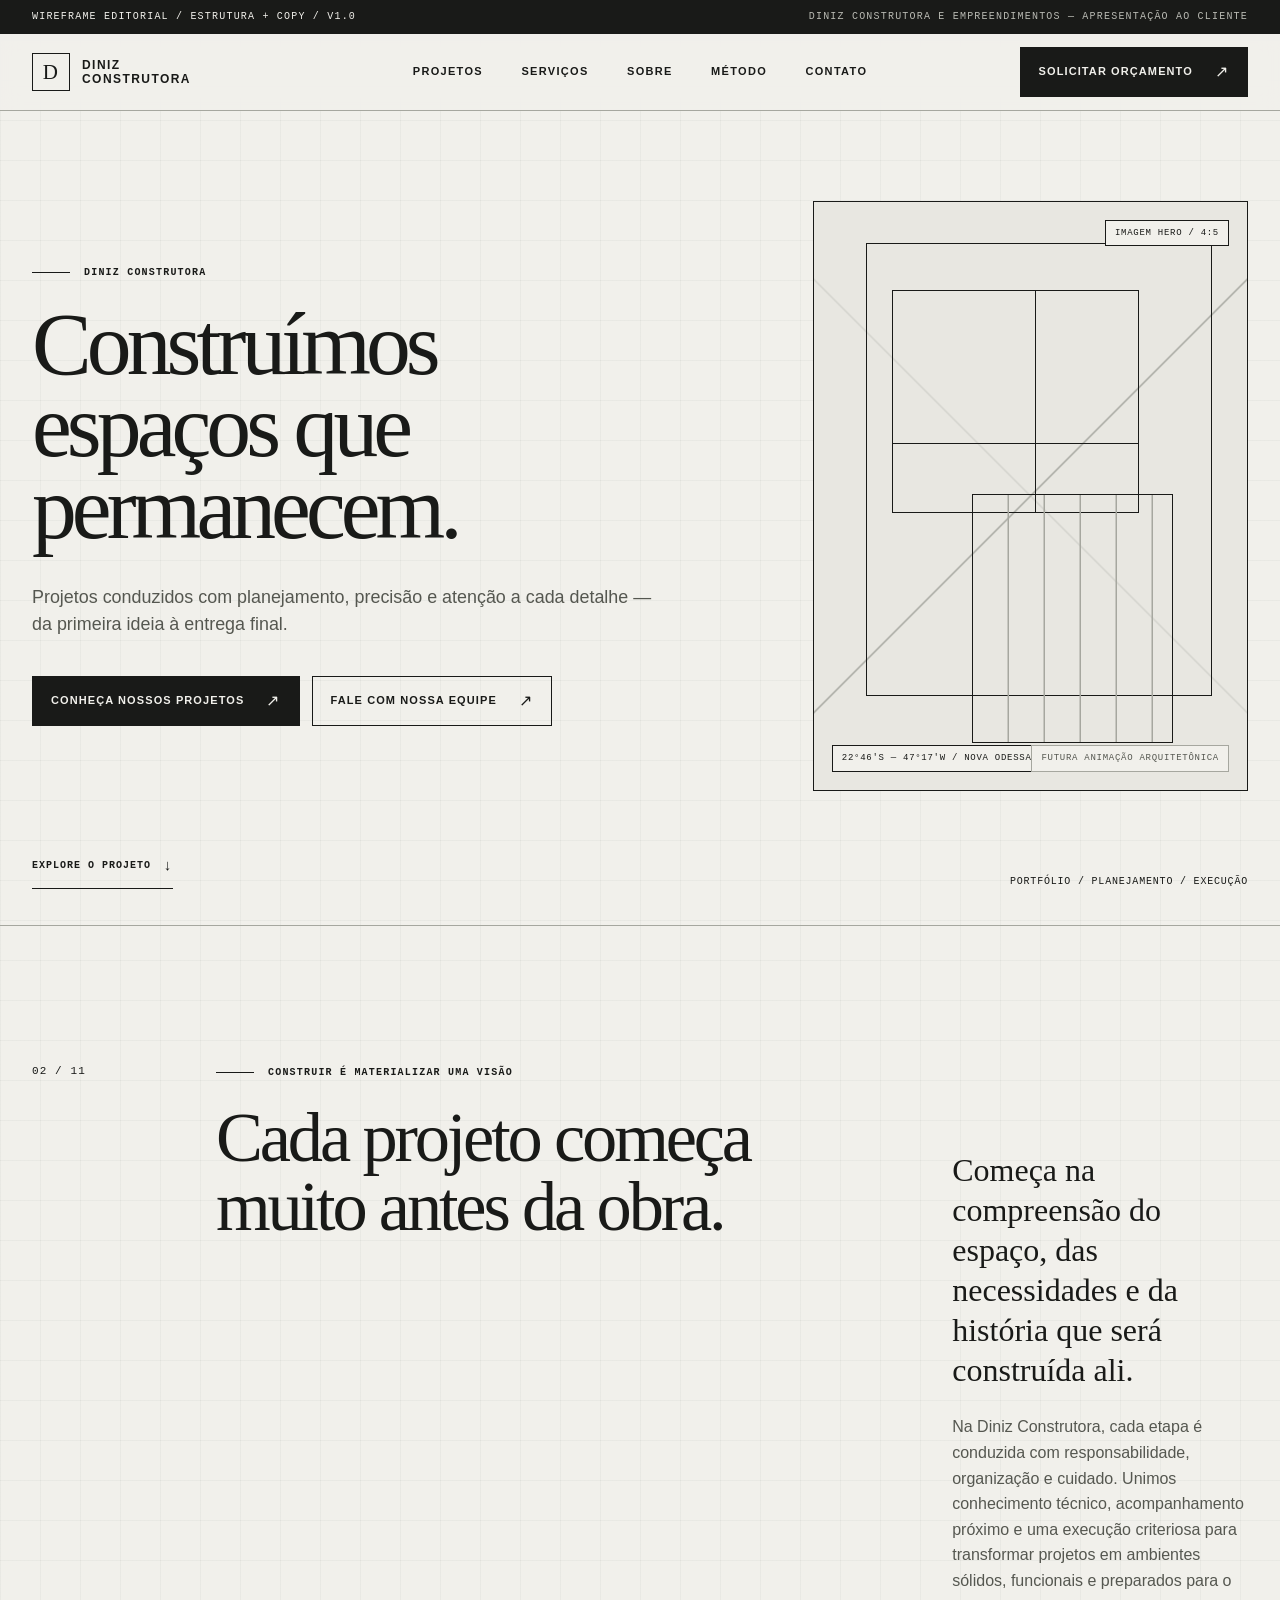
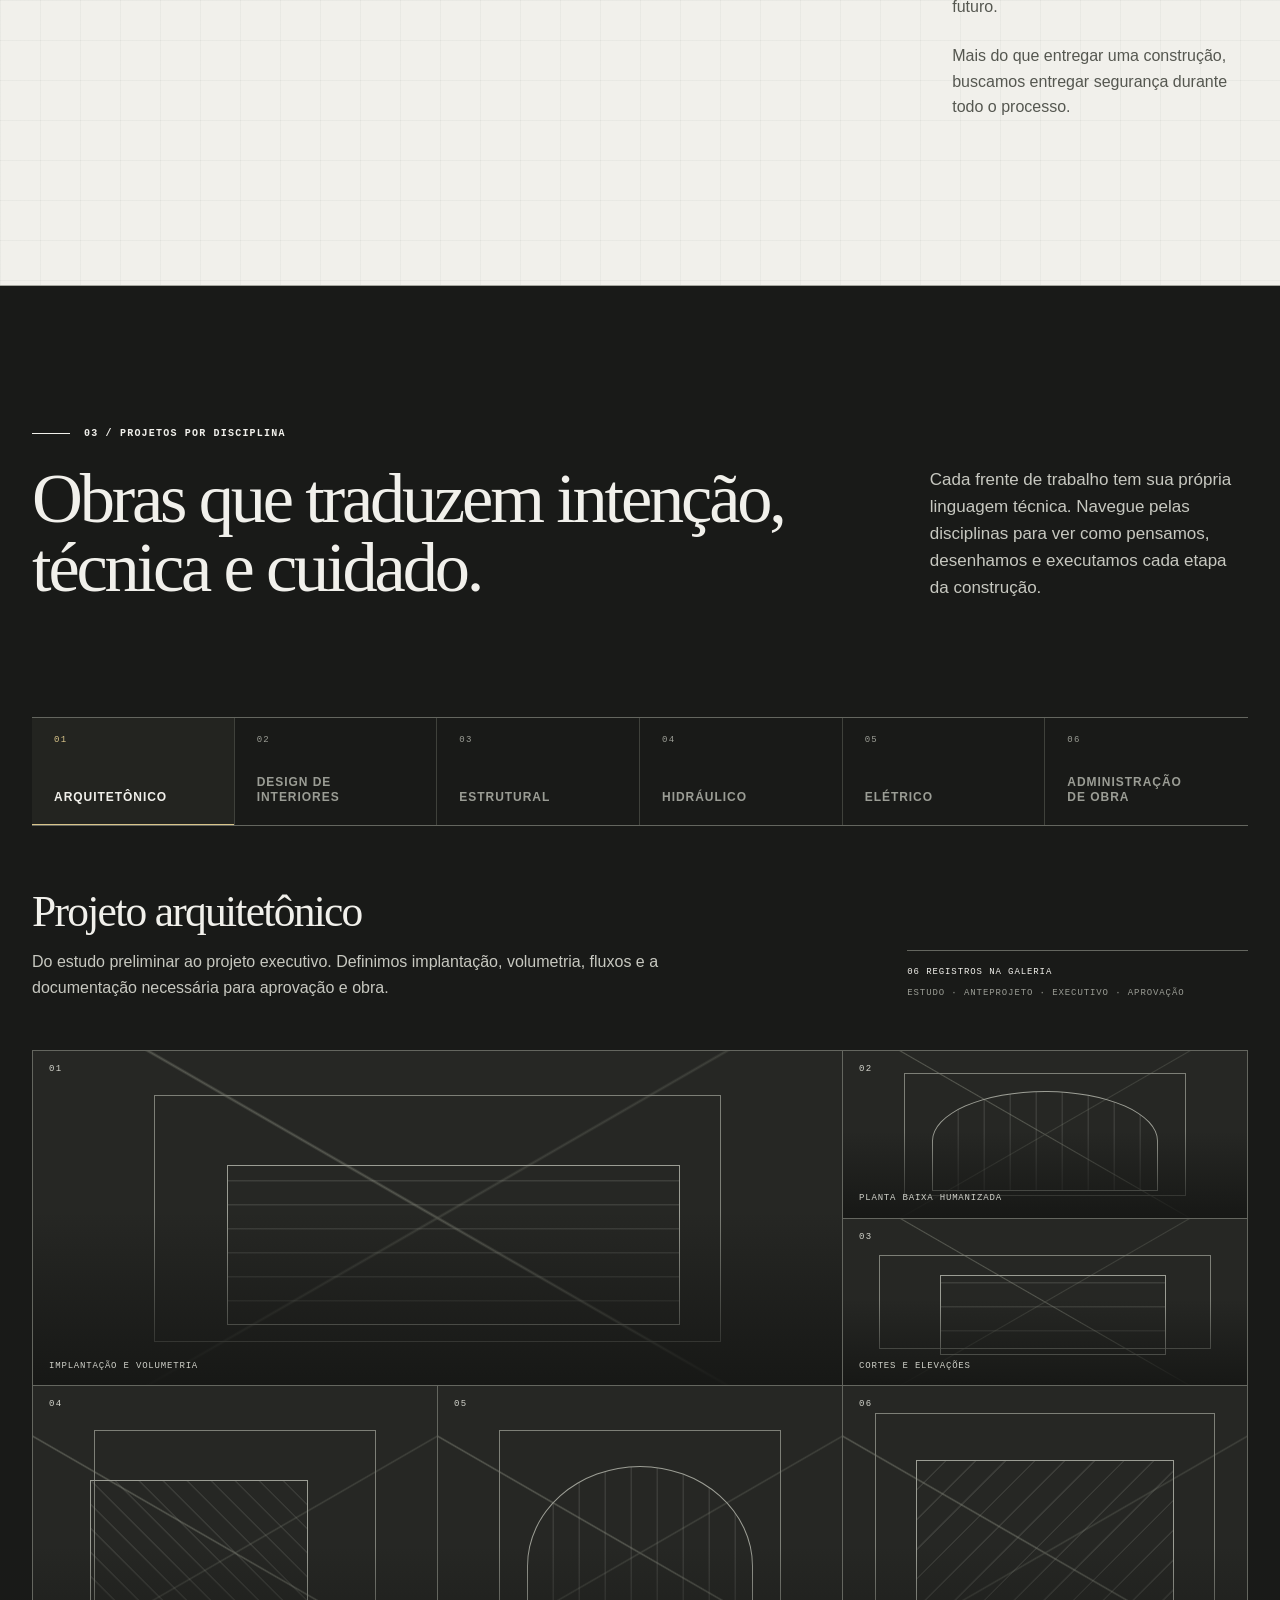
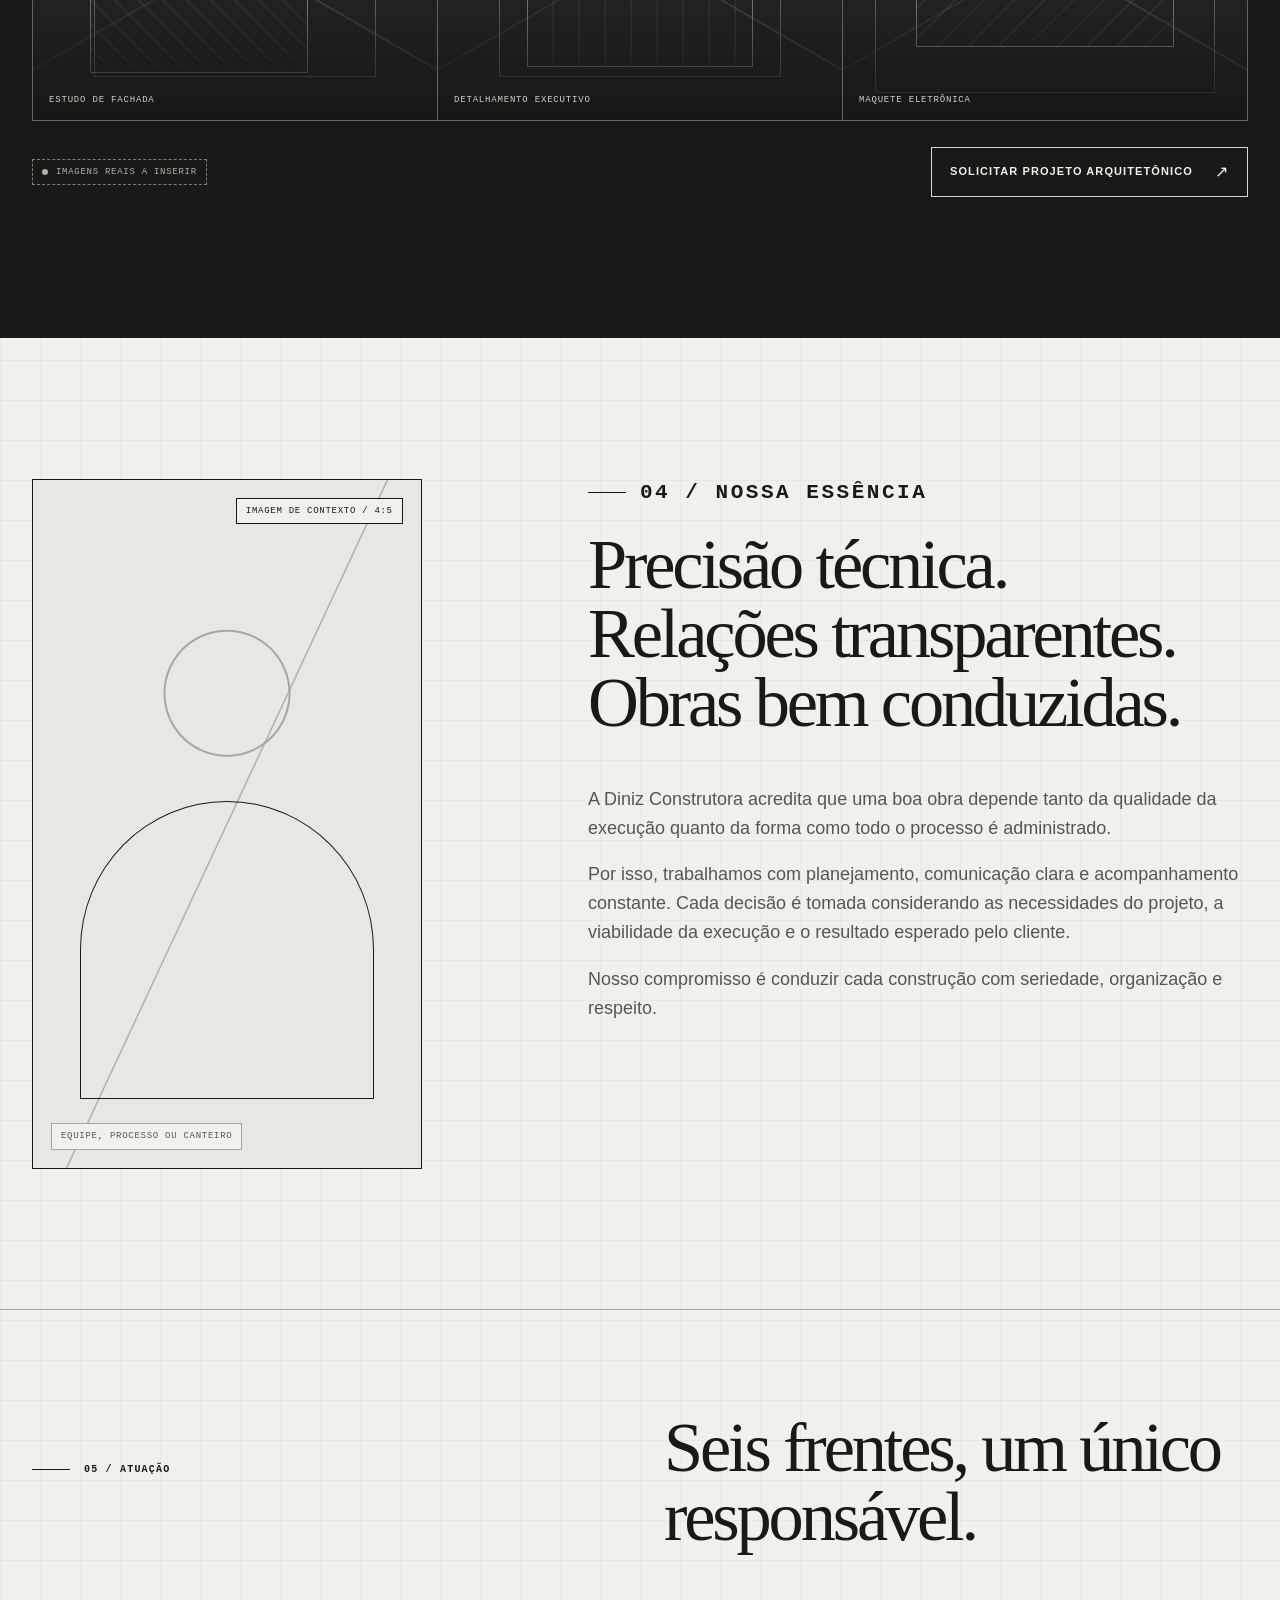
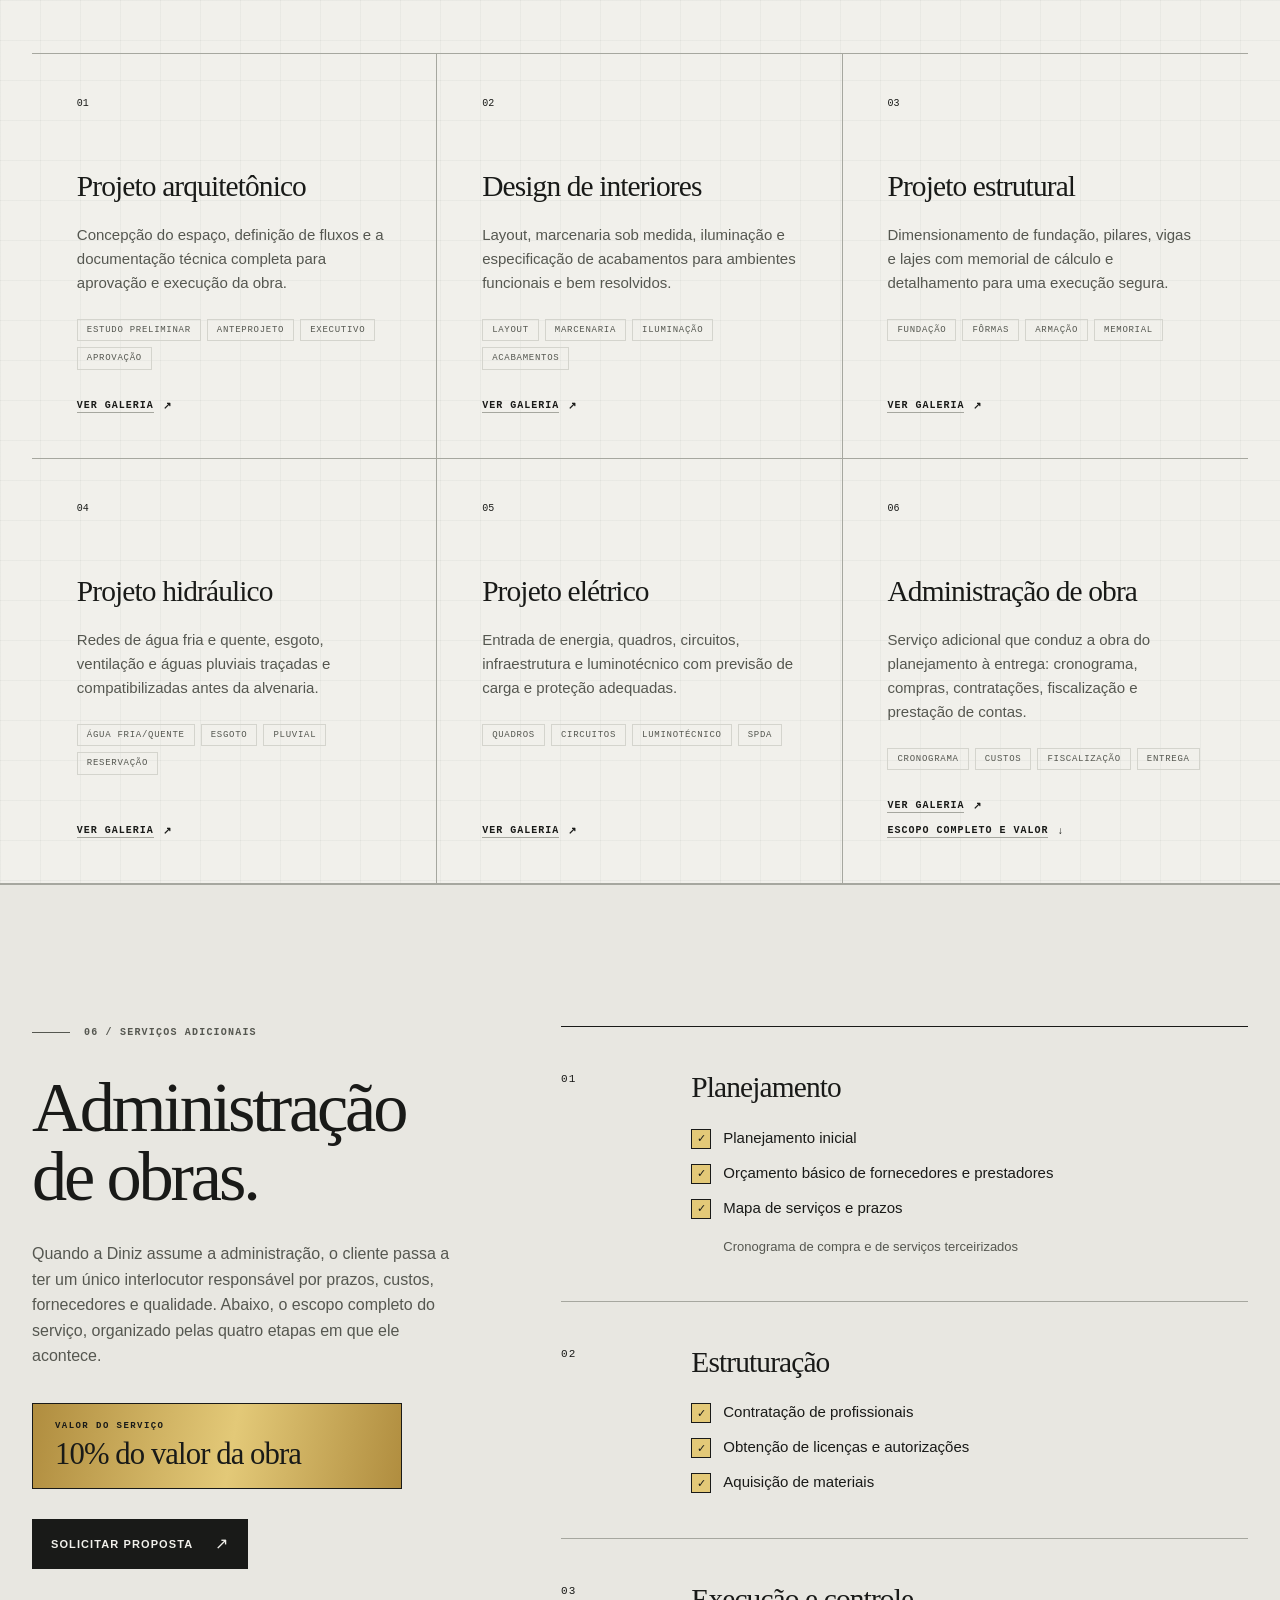
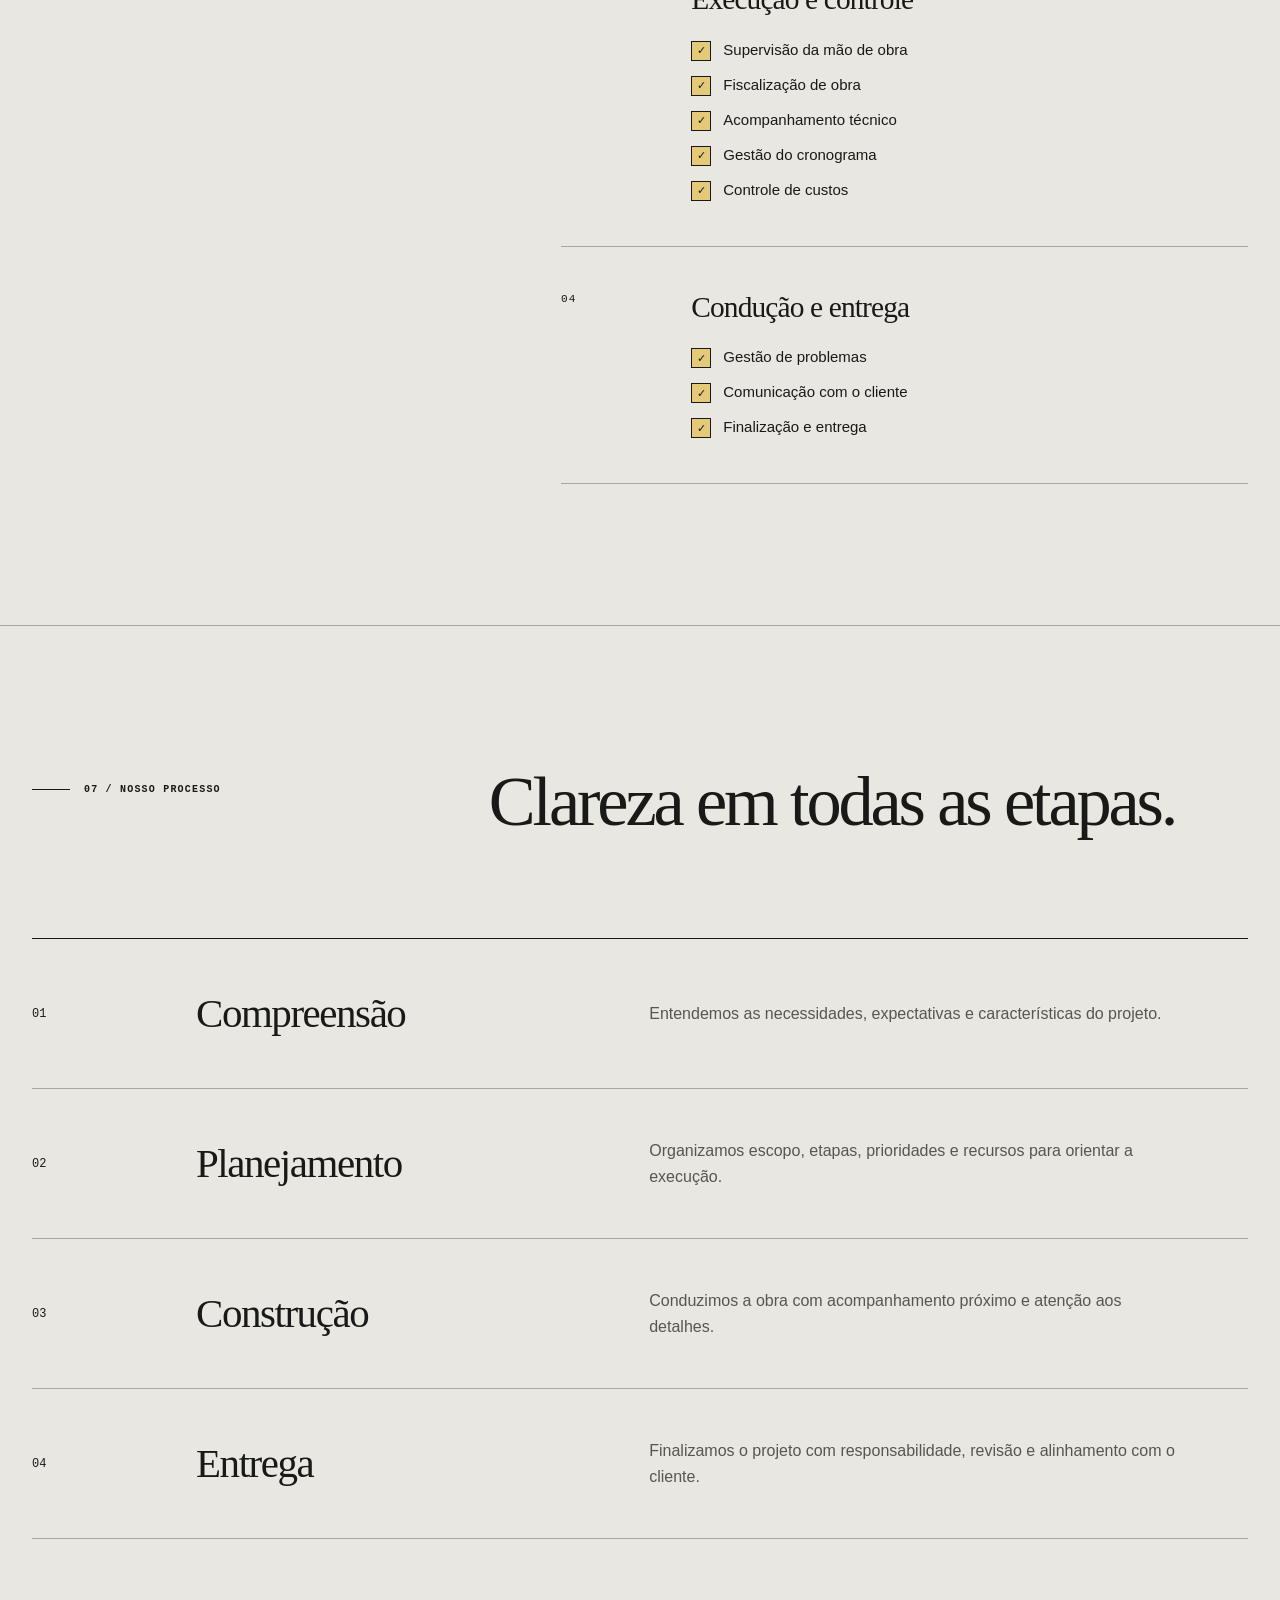
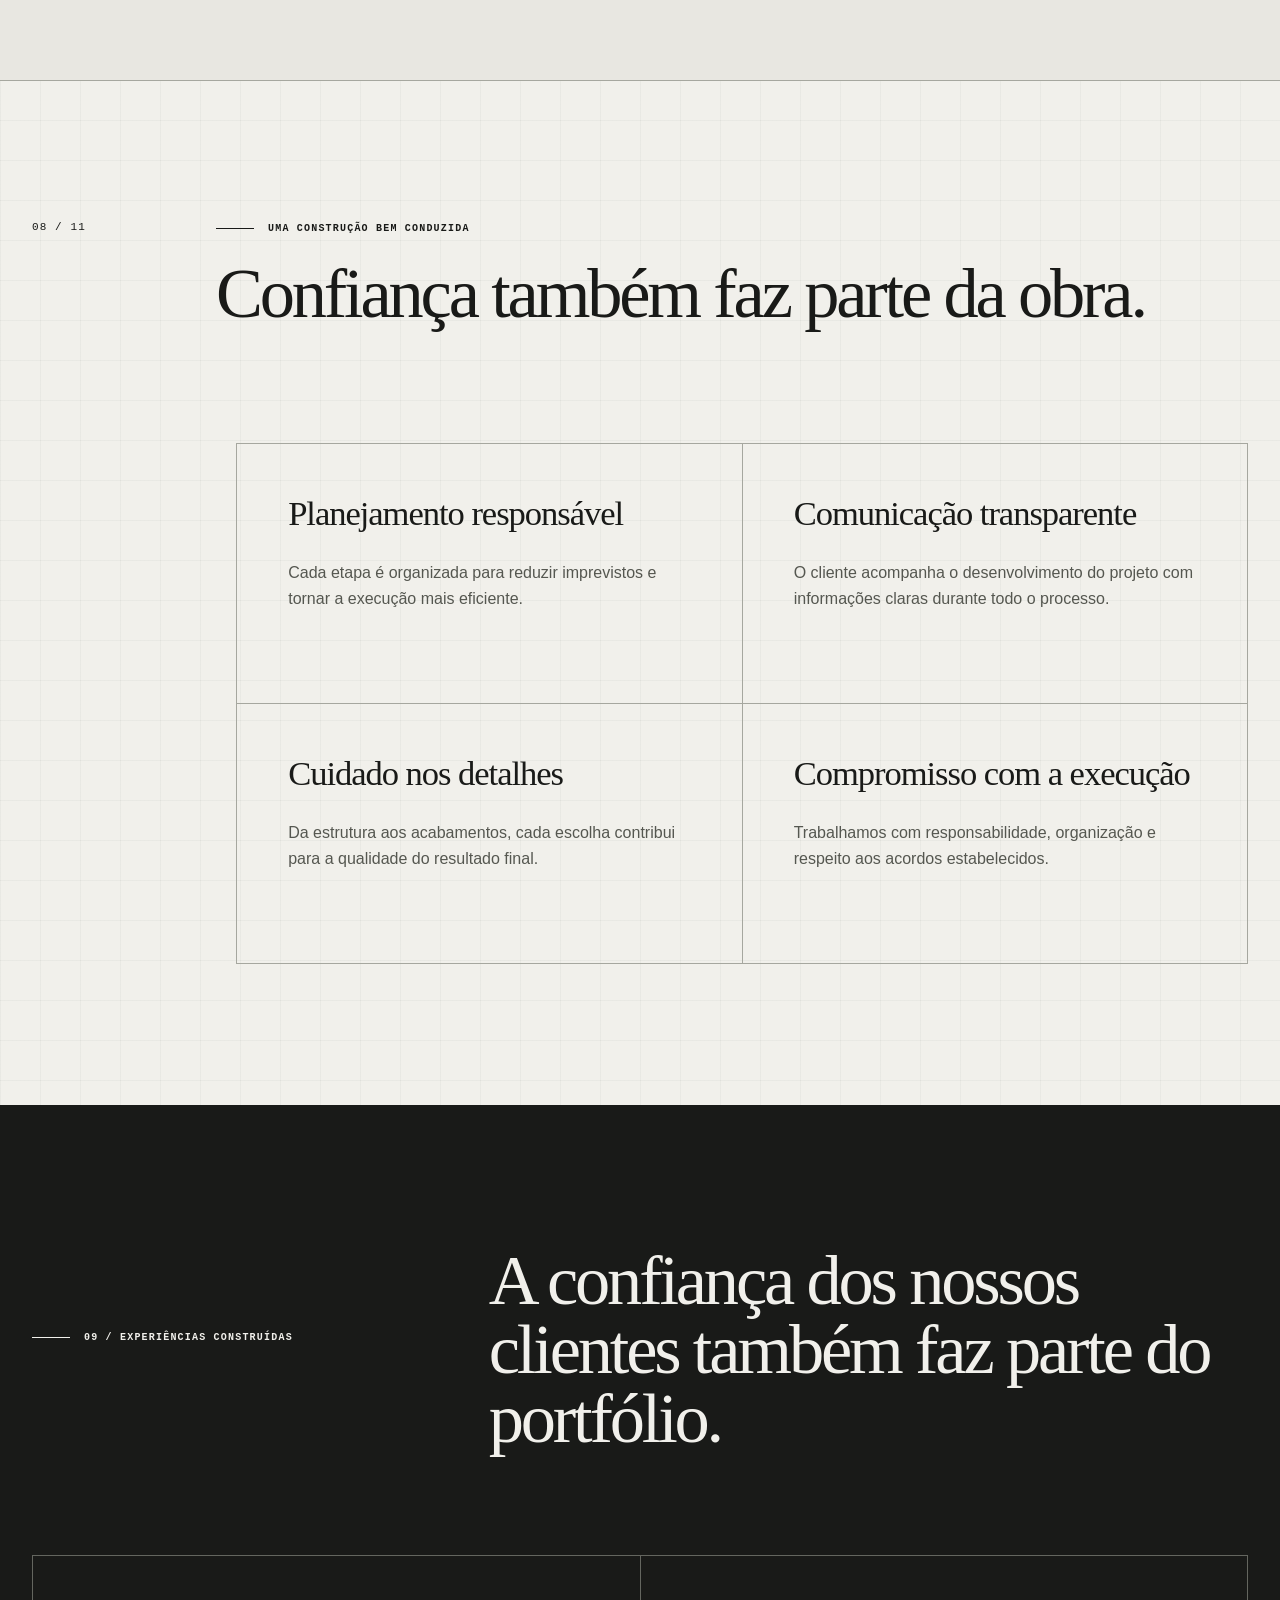
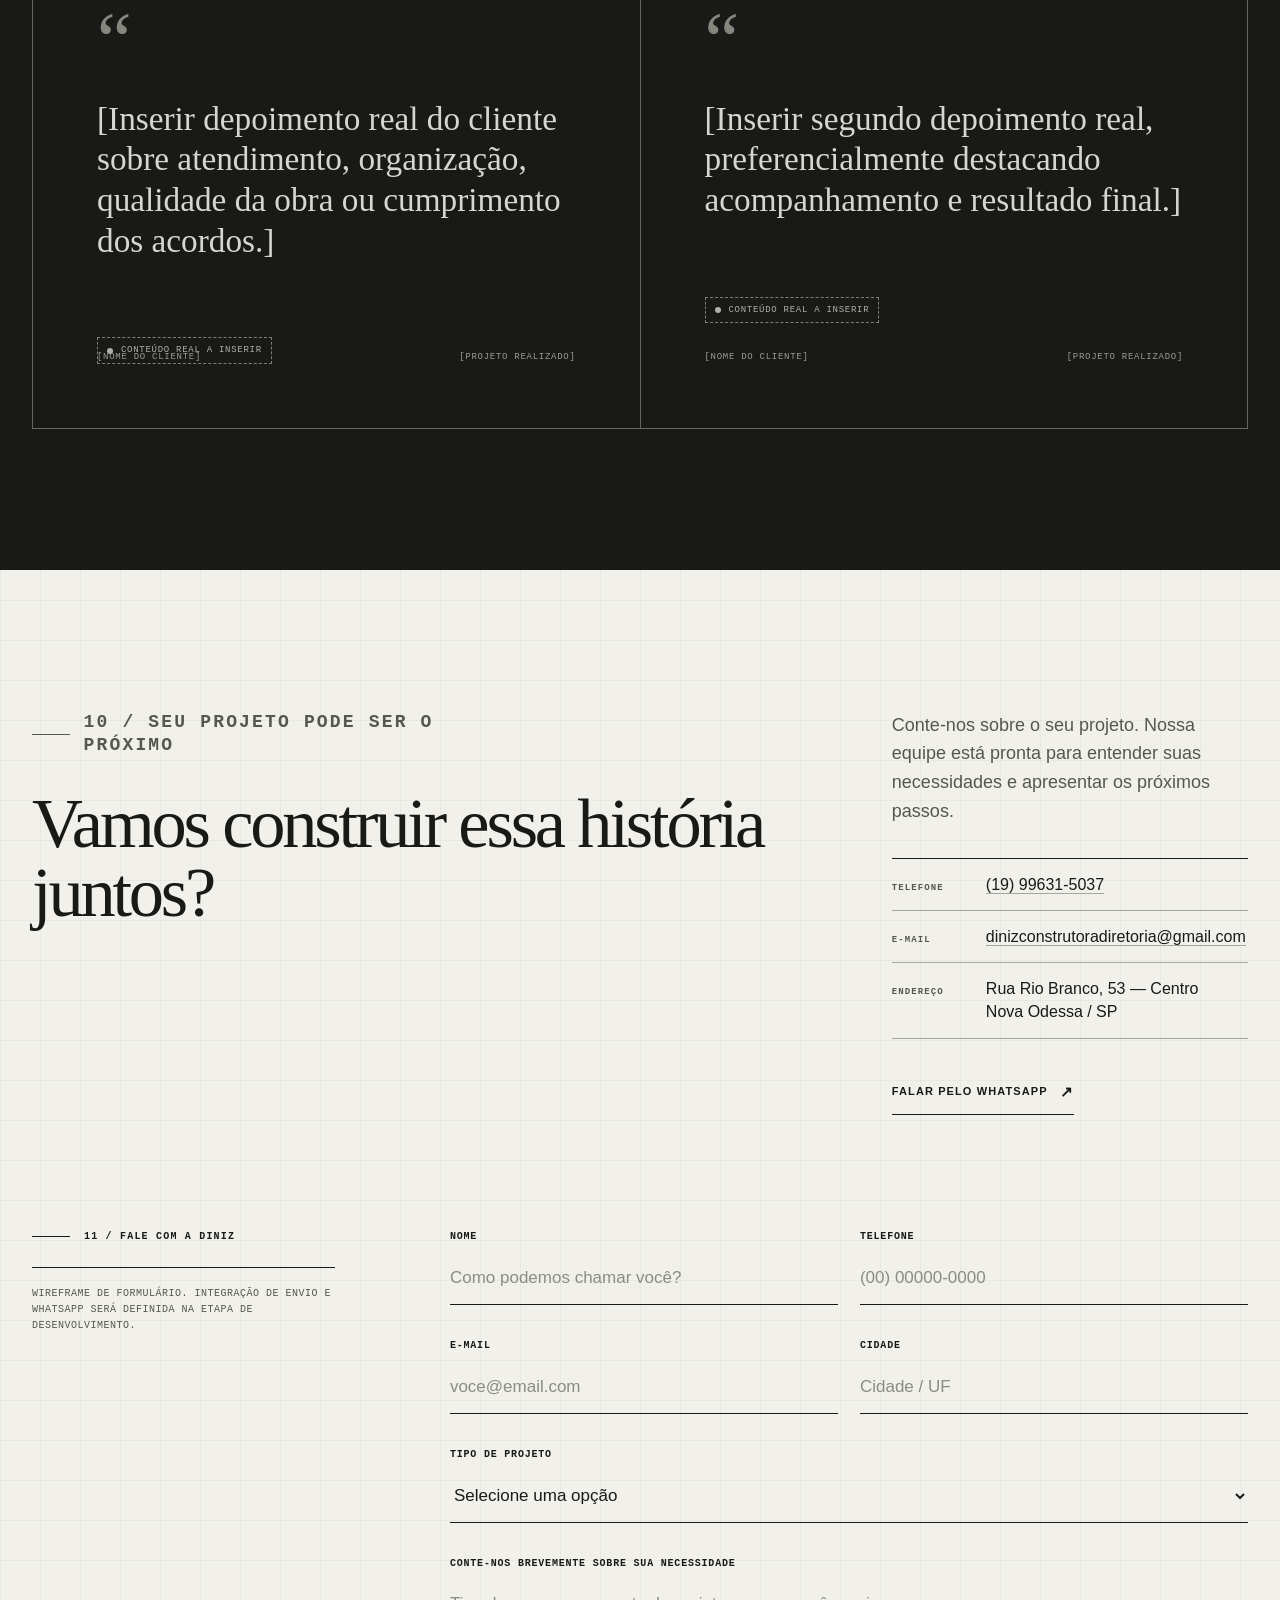
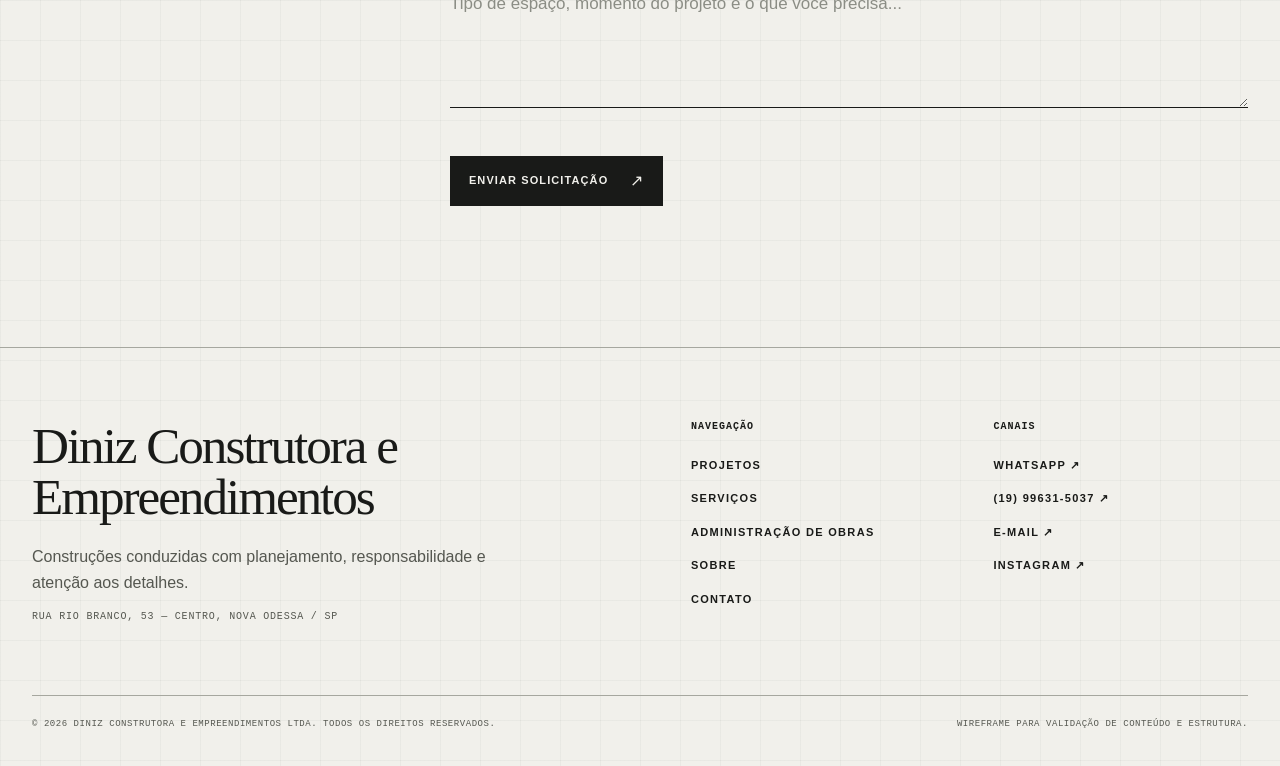
==== commit 3659def5: "SErviços" ====
--- a/index.html
+++ b/index.html
@@ -16,6 +16,9 @@
       --line: #a6a79f;
       --line-soft: #d4d4cd;
       --white: #fafaf7;
+      --brass: #b08d3f;
+      --brass-lift: #e3c978;
+      --brass-soft: #d8c48a;
       --display: Georgia, "Times New Roman", serif;
       --sans: "Arial Narrow", "Helvetica Neue", Arial, sans-serif;
       --mono: "Courier New", Courier, monospace;
@@ -550,124 +553,307 @@
       font-size: 17px;
     }
 
-    .project-list {
-      display: grid;
-      gap: clamp(84px, 12vw, 176px);
-    }
-
-    .project-card {
-      display: grid;
-      grid-template-columns: minmax(0, 1.4fr) minmax(280px, 0.55fr);
-      gap: clamp(32px, 5vw, 80px);
+    .portfolio-nav {
+      margin-bottom: clamp(40px, 5vw, 66px);
+      border-top: 1px solid #64665f;
+      border-bottom: 1px solid #64665f;
+    }
+
+    .tab-strip {
+      display: flex;
+      overflow-x: auto;
+      scrollbar-width: none;
+      scroll-snap-type: x proximity;
+      -ms-overflow-style: none;
+    }
+
+    .tab-strip::-webkit-scrollbar {
+      display: none;
+    }
+
+    .tab {
+      position: relative;
+      flex: 1 0 auto;
+      display: grid;
+      align-content: space-between;
+      gap: 30px;
+      min-width: 172px;
+      padding: 18px 22px 20px;
+      border: 0;
+      border-right: 1px solid #3f413b;
+      color: #9b9d95;
+      background: transparent;
+      text-align: left;
+      cursor: pointer;
+      scroll-snap-align: start;
+      transition: color 220ms ease, background 220ms ease;
+    }
+
+    .tab:last-child {
+      border-right: 0;
+    }
+
+    .tab::after {
+      position: absolute;
+      right: 0;
+      bottom: -1px;
+      left: 0;
+      height: 2px;
+      background: var(--brass-soft);
+      content: "";
+      transform: scaleX(0);
+      transform-origin: left;
+      transition: transform 300ms cubic-bezier(0.22, 0.7, 0.24, 1);
+    }
+
+    .tab-index {
+      font: 9px/1 var(--mono);
+      letter-spacing: 0.14em;
+      transition: color 220ms ease;
+    }
+
+    .tab-name {
+      font-size: 12px;
+      font-weight: 700;
+      letter-spacing: 0.08em;
+      line-height: 1.25;
+      text-transform: uppercase;
+    }
+
+    .tab:hover {
+      color: var(--paper);
+    }
+
+    .tab[aria-selected="true"] {
+      color: var(--paper);
+      background: #232420;
+    }
+
+    .tab[aria-selected="true"]::after {
+      transform: scaleX(1);
+    }
+
+    .tab[aria-selected="true"] .tab-index {
+      color: var(--brass-soft);
+    }
+
+    .tab-panel {
+      animation: panel-in 560ms cubic-bezier(0.22, 0.7, 0.24, 1) both;
+    }
+
+    .tab-panel[hidden] {
+      display: none;
+    }
+
+    @keyframes panel-in {
+      from {
+        opacity: 0;
+        transform: translateY(20px);
+      }
+    }
+
+    .panel-head {
+      display: grid;
+      grid-template-columns: minmax(0, 1fr) minmax(230px, 0.42fr);
+      gap: clamp(26px, 5vw, 88px);
       align-items: end;
-    }
-
-    .project-card:nth-child(even) {
-      grid-template-columns: minmax(280px, 0.55fr) minmax(0, 1.4fr);
-    }
-
-    .project-card:nth-child(even) .project-visual {
-      order: 2;
-    }
-
-    .project-visual {
-      position: relative;
-      min-height: clamp(360px, 52vw, 720px);
-      border: 1px solid #767871;
-      overflow: hidden;
-      background-color: #262724;
-      background-image:
-        linear-gradient(30deg, transparent 49.8%, #585a54 50%, transparent 50.2%),
-        linear-gradient(150deg, transparent 49.8%, #444640 50%, transparent 50.2%);
-    }
-
-    .project-card:nth-child(2) .project-visual {
-      min-height: clamp(420px, 61vw, 820px);
-    }
-
-    .project-card:nth-child(3) .project-visual {
-      min-height: clamp(340px, 44vw, 620px);
-    }
-
-    .project-visual::before {
-      position: absolute;
-      inset: 8%;
-      border: 1px solid #777970;
-      content: "";
-    }
-
-    .project-visual::after {
-      position: absolute;
-      top: 25%;
-      right: 16%;
-      bottom: 12%;
-      left: 28%;
-      border: 1px solid #a0a198;
-      background: repeating-linear-gradient(0deg, transparent 0 47px, rgba(160, 161, 152, 0.24) 48px 49px);
-      content: "";
-    }
-
-    .project-number {
-      position: absolute;
-      top: 20px;
-      left: 20px;
-      z-index: 2;
-      font: clamp(38px, 5vw, 76px)/1 var(--display);
-    }
-
-    .project-placeholder {
-      position: absolute;
-      right: 20px;
-      bottom: 20px;
-      z-index: 2;
-      max-width: calc(100% - 40px);
-      padding: 9px 12px;
-      border: 1px solid #8b8d84;
-      color: #cccdc5;
-      background: #262724;
-      font: 9px/1.3 var(--mono);
-      letter-spacing: 0.1em;
-      text-align: right;
-      text-transform: uppercase;
-    }
-
-    .project-info {
-      padding-bottom: 12px;
-    }
-
-    .project-meta {
-      display: block;
-      margin-bottom: 22px;
-      color: #aeb0a8;
-      font: 10px/1.4 var(--mono);
-      letter-spacing: 0.08em;
-      text-transform: uppercase;
-    }
-
-    .project-title {
-      margin: 0 0 24px;
+      margin-bottom: clamp(30px, 4vw, 50px);
+    }
+
+    .panel-head h3 {
+      margin: 0;
       font-family: var(--display);
-      font-size: clamp(34px, 4.2vw, 64px);
+      font-size: clamp(30px, 3.4vw, 52px);
       font-weight: 400;
       letter-spacing: -0.04em;
       line-height: 1;
     }
 
-    .project-info p {
-      max-width: 460px;
-      margin: 0 0 30px;
+    .panel-head p {
+      max-width: 640px;
+      margin: 16px 0 0;
       color: #c7c8c0;
     }
 
-    .project-info .button {
+    .panel-meta {
+      display: grid;
+      gap: 7px;
+      padding-top: 15px;
+      border-top: 1px solid #64665f;
+      color: #9b9d95;
+      font: 9px/1.5 var(--mono);
+      letter-spacing: 0.1em;
+      text-transform: uppercase;
+    }
+
+    .panel-meta span:first-child {
+      color: var(--paper);
+    }
+
+    .gallery {
+      display: grid;
+      grid-template-columns: repeat(6, 1fr);
+      grid-auto-rows: clamp(132px, 13vw, 208px);
+      gap: 1px;
+      border: 1px solid #64665f;
+      background: #64665f;
+    }
+
+    .gallery-item {
+      position: relative;
+      display: block;
+      padding: 0;
+      border: 0;
+      color: inherit;
+      background-color: #262724;
+      overflow: hidden;
+      text-align: left;
+      cursor: pointer;
+    }
+
+    .gallery-item:nth-child(1) {
+      grid-column: span 4;
+      grid-row: span 2;
+    }
+
+    .gallery-item:nth-child(2),
+    .gallery-item:nth-child(3) {
+      grid-column: span 2;
+    }
+
+    .gallery-item:nth-child(4),
+    .gallery-item:nth-child(5),
+    .gallery-item:nth-child(6) {
+      grid-column: span 2;
+      grid-row: span 2;
+    }
+
+    .gallery-item::after {
+      position: absolute;
+      inset: auto 0 0;
+      height: 52%;
+      background: linear-gradient(to top, rgba(22, 23, 21, 0.94), rgba(22, 23, 21, 0));
+      content: "";
+      pointer-events: none;
+    }
+
+    .gallery-art {
+      position: absolute;
+      inset: 0;
+      background-image:
+        linear-gradient(30deg, transparent 49.7%, #55574f 50%, transparent 50.3%),
+        linear-gradient(150deg, transparent 49.7%, #3f413b 50%, transparent 50.3%);
+      transition: transform 760ms cubic-bezier(0.2, 0.7, 0.2, 1);
+    }
+
+    .gallery-art::before {
+      position: absolute;
+      inset: 13% 15%;
+      border: 1px solid #7d7f77;
+      content: "";
+    }
+
+    .gallery-art::after {
+      position: absolute;
+      inset: 34% 20% 18% 24%;
+      border: 1px solid #9b9d94;
+      background: repeating-linear-gradient(0deg, transparent 0 22px, rgba(155, 157, 148, 0.2) 23px 24px);
+      content: "";
+    }
+
+    .gallery-item:nth-child(2) .gallery-art::after,
+    .gallery-item:nth-child(5) .gallery-art::after {
+      inset: 24% 22% 16% 22%;
+      border-radius: 50% 50% 0 0;
+      background: repeating-linear-gradient(90deg, transparent 0 24px, rgba(155, 157, 148, 0.18) 25px 26px);
+    }
+
+    .gallery-item:nth-child(3) .gallery-art::before {
+      inset: 22% 9%;
+    }
+
+    .gallery-item:nth-child(4) .gallery-art::after {
+      inset: 28% 32% 14% 14%;
+      background: repeating-linear-gradient(45deg, transparent 0 15px, rgba(155, 157, 148, 0.16) 16px 17px);
+    }
+
+    .gallery-item:nth-child(6) .gallery-art::before {
+      inset: 8%;
+    }
+
+    .gallery-item:nth-child(6) .gallery-art::after {
+      inset: 22% 18%;
+      background: repeating-linear-gradient(135deg, transparent 0 19px, rgba(155, 157, 148, 0.18) 20px 21px);
+    }
+
+    .gallery-item:hover .gallery-art,
+    .gallery-item:focus-visible .gallery-art {
+      transform: scale(1.05);
+    }
+
+    .gallery-index {
+      position: absolute;
+      top: 14px;
+      left: 16px;
+      z-index: 2;
+      color: #d3d4cc;
+      font: 9px/1 var(--mono);
+      letter-spacing: 0.14em;
+    }
+
+    .gallery-caption {
+      position: absolute;
+      right: 14px;
+      bottom: 13px;
+      left: 16px;
+      z-index: 2;
+      display: flex;
+      align-items: flex-end;
+      justify-content: space-between;
+      gap: 14px;
+      color: #cfd0c8;
+      font: 9px/1.4 var(--mono);
+      letter-spacing: 0.09em;
+      text-transform: uppercase;
+    }
+
+    .gallery-caption em {
+      flex: none;
+      color: var(--brass-soft);
+      font-style: normal;
+      opacity: 0;
+      transform: translateY(7px);
+      transition: opacity 260ms ease, transform 260ms ease;
+    }
+
+    .gallery-item:hover .gallery-caption em,
+    .gallery-item:focus-visible .gallery-caption em {
+      opacity: 1;
+      transform: none;
+    }
+
+    .panel-foot {
+      display: flex;
+      flex-wrap: wrap;
+      align-items: center;
+      justify-content: space-between;
+      gap: 20px;
+      margin-top: 26px;
+    }
+
+    .panel-foot .button {
       border-color: #d7d8d0;
       color: var(--paper);
       background: transparent;
     }
 
-    .project-info .button:hover {
+    .panel-foot .button:hover {
       color: var(--ink);
       background: var(--paper);
+    }
+
+    .panel-foot .content-pending {
+      margin-top: 0;
     }
 
     .about {
@@ -746,28 +932,35 @@
 
     .services-grid {
       display: grid;
-      grid-template-columns: repeat(4, 1fr);
+      grid-template-columns: repeat(3, 1fr);
       border-top: 1px solid var(--line);
     }
 
     .service-card {
+      display: flex;
+      flex-direction: column;
       min-height: 340px;
       padding: clamp(28px, 3.5vw, 52px);
       border-right: 1px solid var(--line);
-    }
-
-    .service-card:last-child {
+      border-bottom: 1px solid var(--line);
+    }
+
+    .service-card:nth-child(3n) {
       border-right: 0;
+    }
+
+    .service-card:nth-last-child(-n + 3) {
+      border-bottom: 0;
     }
 
     .service-number {
       display: block;
-      margin-bottom: 70px;
+      margin-bottom: 62px;
       font: 10px/1 var(--mono);
     }
 
     .service-card h3 {
-      margin: 0 0 22px;
+      margin: 0 0 20px;
       font-family: var(--display);
       font-size: clamp(25px, 2.3vw, 37px);
       font-weight: 400;
@@ -779,6 +972,188 @@
       margin: 0;
       color: var(--ink-soft);
       font-size: 15px;
+    }
+
+    .service-tags {
+      display: flex;
+      flex-wrap: wrap;
+      gap: 6px;
+      margin: 24px 0 0;
+      padding: 0;
+      list-style: none;
+    }
+
+    .service-tags li {
+      padding: 5px 9px;
+      border: 1px solid var(--line-soft);
+      color: var(--ink-soft);
+      font: 9px/1.2 var(--mono);
+      letter-spacing: 0.08em;
+      text-transform: uppercase;
+    }
+
+    .service-link {
+      display: inline-flex;
+      align-items: center;
+      align-self: flex-start;
+      gap: 9px;
+      margin-top: auto;
+      padding: 30px 0 0;
+      border: 0;
+      color: inherit;
+      background: none;
+      font: 700 10px/1.2 var(--mono);
+      letter-spacing: 0.1em;
+      text-transform: uppercase;
+      text-align: left;
+      cursor: pointer;
+    }
+
+    .service-link span {
+      border-bottom: 1px solid var(--line);
+      transition: border-color 200ms ease;
+    }
+
+    .service-link:hover span {
+      border-color: var(--ink);
+    }
+
+    .service-link + .service-link {
+      margin-top: 0;
+      padding-top: 12px;
+    }
+
+    .admin-scope {
+      padding: var(--section-space) 0;
+      border-top: 1px solid var(--line);
+      background: var(--paper-strong);
+    }
+
+    .admin-layout {
+      display: grid;
+      grid-template-columns: minmax(0, 0.78fr) minmax(0, 1.22fr);
+      gap: clamp(44px, 7vw, 120px);
+      align-items: start;
+    }
+
+    .admin-aside {
+      position: sticky;
+      top: 122px;
+    }
+
+    .admin-aside .section-title {
+      margin-bottom: 30px;
+    }
+
+    .admin-aside p {
+      max-width: 430px;
+      margin: 0 0 34px;
+      color: var(--ink-soft);
+    }
+
+    .value-badge {
+      display: grid;
+      gap: 7px;
+      max-width: 370px;
+      margin-bottom: 30px;
+      padding: 18px 22px;
+      border: 1px solid var(--ink);
+      background:
+        linear-gradient(100deg, var(--brass) 0%, var(--brass-lift) 54%, var(--brass) 100%);
+    }
+
+    .value-badge span {
+      font: 700 9px/1 var(--mono);
+      letter-spacing: 0.16em;
+      text-transform: uppercase;
+    }
+
+    .value-badge strong {
+      font-family: var(--display);
+      font-size: clamp(25px, 2.4vw, 35px);
+      font-weight: 400;
+      letter-spacing: -0.03em;
+      line-height: 1.05;
+    }
+
+    .admin-phases {
+      display: grid;
+      border-top: 1px solid var(--ink);
+    }
+
+    .phase {
+      display: grid;
+      grid-template-columns: 92px minmax(0, 1fr);
+      gap: clamp(16px, 3vw, 44px);
+      padding: clamp(28px, 3.5vw, 46px) 0;
+      border-bottom: 1px solid var(--line);
+    }
+
+    .phase-index {
+      font: 11px/1.4 var(--mono);
+      letter-spacing: 0.12em;
+    }
+
+    .phase h3 {
+      margin: 0 0 24px;
+      font-family: var(--display);
+      font-size: clamp(24px, 2.3vw, 35px);
+      font-weight: 400;
+      letter-spacing: -0.03em;
+      line-height: 1.05;
+    }
+
+    .check-list {
+      display: grid;
+      gap: 13px;
+      margin: 0;
+      padding: 0;
+      list-style: none;
+    }
+
+    .check-list li {
+      display: grid;
+      grid-template-columns: 18px minmax(0, 1fr);
+      gap: 14px;
+      align-items: start;
+      max-width: 620px;
+      font-size: 15px;
+      line-height: 1.45;
+    }
+
+    .check-list li::before {
+      display: grid;
+      place-items: center;
+      width: 18px;
+      height: 18px;
+      margin-top: 2px;
+      border: 1px solid var(--ink);
+      color: transparent;
+      background: transparent;
+      content: "✓";
+      font-size: 11px;
+      line-height: 1;
+      transition: color 340ms ease, background 340ms ease;
+    }
+
+    .phase.is-visible .check-list li::before {
+      color: var(--ink);
+      background: var(--brass-lift);
+    }
+
+    .check-list li:nth-child(2)::before { transition-delay: 70ms; }
+    .check-list li:nth-child(3)::before { transition-delay: 140ms; }
+    .check-list li:nth-child(4)::before { transition-delay: 210ms; }
+    .check-list li:nth-child(5)::before { transition-delay: 280ms; }
+    .check-list li:nth-child(6)::before { transition-delay: 350ms; }
+
+    .check-list small {
+      display: block;
+      grid-column: 2;
+      margin-top: 5px;
+      color: var(--ink-soft);
+      font-size: 13px;
+      line-height: 1.4;
     }
 
     .method {
@@ -980,6 +1355,42 @@
       content: "↗";
     }
 
+    .contact-lines {
+      margin: 0 0 32px;
+      border-top: 1px solid var(--ink);
+    }
+
+    .contact-line {
+      display: grid;
+      grid-template-columns: 78px minmax(0, 1fr);
+      gap: 16px;
+      align-items: baseline;
+      padding: 14px 0;
+      border-bottom: 1px solid var(--line);
+    }
+
+    .contact-line dt {
+      color: var(--ink-soft);
+      font: 700 9px/1.6 var(--mono);
+      letter-spacing: 0.12em;
+      text-transform: uppercase;
+    }
+
+    .contact-line dd {
+      margin: 0;
+      font-size: 16px;
+      line-height: 1.45;
+    }
+
+    .contact-line a {
+      border-bottom: 1px solid var(--line);
+      transition: border-color 200ms ease;
+    }
+
+    .contact-line a:hover {
+      border-color: var(--ink);
+    }
+
     .form-layout {
       display: grid;
       grid-template-columns: 0.55fr 1.45fr;
@@ -1091,6 +1502,13 @@
       color: var(--ink-soft);
     }
 
+    .footer-brand p + p {
+      margin-top: 14px;
+      font: 10px/1.6 var(--mono);
+      letter-spacing: 0.08em;
+      text-transform: uppercase;
+    }
+
     .footer-column h3 {
       margin: 0 0 24px;
       font: 700 10px/1.3 var(--mono);
@@ -1134,6 +1552,7 @@
       width: min(720px, calc(100vw - 40px));
       max-height: calc(100svh - 40px);
       padding: 0;
+      overflow: auto;
       border: 1px solid var(--ink);
       color: var(--ink);
       background: var(--paper);
@@ -1166,6 +1585,51 @@
       background: transparent;
       font-size: 22px;
       cursor: pointer;
+    }
+
+    .dialog-figure {
+      position: relative;
+      aspect-ratio: 16 / 9;
+      border-bottom: 1px solid var(--line);
+      overflow: hidden;
+      background-color: var(--paper-strong);
+    }
+
+    .dialog-art {
+      position: absolute;
+      inset: 0;
+      background-image:
+        linear-gradient(30deg, transparent 49.7%, var(--line) 50%, transparent 50.3%),
+        linear-gradient(150deg, transparent 49.7%, var(--line-soft) 50%, transparent 50.3%);
+    }
+
+    .dialog-art::before {
+      position: absolute;
+      inset: 13% 15%;
+      border: 1px solid var(--ink);
+      content: "";
+    }
+
+    .dialog-art::after {
+      position: absolute;
+      inset: 34% 20% 16% 24%;
+      border: 1px solid var(--line);
+      background: repeating-linear-gradient(0deg, transparent 0 20px, rgba(25, 26, 24, 0.08) 21px 22px);
+      content: "";
+    }
+
+    .dialog-figure-note {
+      position: absolute;
+      right: 14px;
+      bottom: 14px;
+      z-index: 2;
+      padding: 7px 9px;
+      border: 1px solid var(--line);
+      color: var(--ink-soft);
+      background: var(--paper);
+      font: 9px/1.2 var(--mono);
+      letter-spacing: 0.1em;
+      text-transform: uppercase;
     }
 
     .dialog-content {
@@ -1290,12 +1754,51 @@
         grid-template-columns: repeat(2, 1fr);
       }
 
-      .service-card:nth-child(2) {
+      .service-card:nth-child(3n) {
+        border-right: 1px solid var(--line);
+      }
+
+      .service-card:nth-child(2n) {
         border-right: 0;
       }
 
-      .service-card:nth-child(-n + 2) {
+      .service-card {
         border-bottom: 1px solid var(--line);
+      }
+
+      .service-card:nth-last-child(-n + 2) {
+        border-bottom: 0;
+      }
+
+      .gallery {
+        grid-template-columns: repeat(4, 1fr);
+        grid-auto-rows: clamp(140px, 18vw, 200px);
+      }
+
+      .gallery-item:nth-child(2),
+      .gallery-item:nth-child(3) {
+        grid-column: span 2;
+        grid-row: span 1;
+      }
+
+      .gallery-item:nth-child(6) {
+        grid-column: span 4;
+        grid-row: span 2;
+      }
+
+      .panel-head {
+        grid-template-columns: 1fr;
+        gap: 26px;
+        align-items: start;
+      }
+
+      .admin-layout {
+        grid-template-columns: 1fr;
+        gap: 52px;
+      }
+
+      .admin-aside {
+        position: static;
       }
 
       .trust-grid {
@@ -1414,28 +1917,50 @@
         margin-bottom: 64px;
       }
 
-      .project-list {
-        gap: 88px;
-      }
-
-      .project-card,
-      .project-card:nth-child(even) {
+      .tab {
+        min-width: 148px;
+        gap: 20px;
+        padding: 15px 16px 17px;
+      }
+
+      .tab-name {
+        font-size: 11px;
+      }
+
+      .panel-head h3 {
+        font-size: clamp(30px, 9vw, 44px);
+      }
+
+      .gallery {
         grid-template-columns: 1fr;
-        gap: 28px;
-      }
-
-      .project-card:nth-child(even) .project-visual {
-        order: initial;
-      }
-
-      .project-visual,
-      .project-card:nth-child(2) .project-visual,
-      .project-card:nth-child(3) .project-visual {
-        min-height: 430px;
-      }
-
-      .project-info .button {
+        grid-auto-rows: 232px;
+      }
+
+      .gallery-item:nth-child(n) {
+        grid-column: auto;
+        grid-row: span 1;
+      }
+
+      .gallery-item:nth-child(1) {
+        grid-row: span 2;
+      }
+
+      .panel-foot {
+        align-items: stretch;
+        flex-direction: column;
+      }
+
+      .panel-foot .button {
         width: 100%;
+      }
+
+      .phase {
+        grid-template-columns: 1fr;
+        gap: 18px;
+      }
+
+      .value-badge {
+        max-width: none;
       }
 
       .portrait-placeholder {
@@ -1455,7 +1980,8 @@
       }
 
       .service-card,
-      .service-card:nth-child(2) {
+      .service-card:nth-child(2n),
+      .service-card:nth-child(3n) {
         min-height: 0;
         border-right: 0;
         border-bottom: 1px solid var(--line);
@@ -1604,6 +2130,7 @@
 
       <nav class="main-nav" id="main-nav" aria-label="Navegação principal">
         <a href="#projetos">Projetos</a>
+        <a href="#servicos">Serviços</a>
         <a href="#sobre">Sobre</a>
         <a href="#metodo">Método</a>
         <a href="#contato">Contato</a>
@@ -1637,7 +2164,7 @@
 
           <div class="hero-visual reveal" role="img" aria-label="Espaço reservado para imagem arquitetônica principal">
             <span class="visual-label">Imagem hero / 4:5</span>
-            <span class="visual-coordinate">23°33'S — 46°38'W</span>
+            <span class="visual-coordinate">22°46'S — 47°17'W / Nova Odessa</span>
             <span class="visual-room" aria-hidden="true"></span>
             <span class="wire-caption">Futura animação arquitetônica</span>
           </div>
@@ -1652,7 +2179,7 @@
 
     <section class="editorial-intro" id="abertura" aria-labelledby="intro-title">
       <div class="page-shell editorial-grid">
-        <span class="section-index">02 / 10</span>
+        <span class="section-index">02 / 11</span>
 
         <div class="reveal">
           <p class="section-kicker">Construir é materializar uma visão</p>
@@ -1671,64 +2198,345 @@
       <div class="page-shell">
         <div class="section-head reveal">
           <div>
-            <p class="section-kicker">03 / Projetos selecionados</p>
+            <p class="section-kicker">03 / Projetos por disciplina</p>
             <h2 class="section-title" id="portfolio-title">Obras que traduzem intenção, técnica e cuidado.</h2>
           </div>
-          <p class="section-head-copy">Cada projeto apresenta desafios, escolhas e soluções diferentes. Nosso portfólio reúne trabalhos que representam a maneira como pensamos e executamos cada construção.</p>
+          <p class="section-head-copy">Cada frente de trabalho tem sua própria linguagem técnica. Navegue pelas disciplinas para ver como pensamos, desenhamos e executamos cada etapa da construção.</p>
         </div>
 
-        <div class="project-list">
-          <article class="project-card reveal">
-            <div class="project-visual" role="img" aria-label="Espaço reservado para fotografia do projeto 01">
-              <span class="project-number">01</span>
-              <span class="project-placeholder">Imagem do projeto / Formato horizontal</span>
+        <div class="portfolio-nav reveal">
+          <div class="tab-strip" role="tablist" aria-label="Disciplinas do portfólio">
+            <button class="tab" type="button" role="tab" id="tab-arquitetonico" aria-controls="painel-arquitetonico" aria-selected="true" tabindex="0">
+              <span class="tab-index">01</span>
+              <span class="tab-name">Arquitetônico</span>
+            </button>
+            <button class="tab" type="button" role="tab" id="tab-interiores" aria-controls="painel-interiores" aria-selected="false" tabindex="-1">
+              <span class="tab-index">02</span>
+              <span class="tab-name">Design de<br>Interiores</span>
+            </button>
+            <button class="tab" type="button" role="tab" id="tab-estrutural" aria-controls="painel-estrutural" aria-selected="false" tabindex="-1">
+              <span class="tab-index">03</span>
+              <span class="tab-name">Estrutural</span>
+            </button>
+            <button class="tab" type="button" role="tab" id="tab-hidraulico" aria-controls="painel-hidraulico" aria-selected="false" tabindex="-1">
+              <span class="tab-index">04</span>
+              <span class="tab-name">Hidráulico</span>
+            </button>
+            <button class="tab" type="button" role="tab" id="tab-eletrico" aria-controls="painel-eletrico" aria-selected="false" tabindex="-1">
+              <span class="tab-index">05</span>
+              <span class="tab-name">Elétrico</span>
+            </button>
+            <button class="tab" type="button" role="tab" id="tab-administracao" aria-controls="painel-administracao" aria-selected="false" tabindex="-1">
+              <span class="tab-index">06</span>
+              <span class="tab-name">Administração<br>de obra</span>
+            </button>
+          </div>
+        </div>
+
+        <div class="tab-panel" role="tabpanel" id="painel-arquitetonico" aria-labelledby="tab-arquitetonico" tabindex="0">
+          <div class="panel-head">
+            <div>
+              <h3>Projeto arquitetônico</h3>
+              <p>Do estudo preliminar ao projeto executivo. Definimos implantação, volumetria, fluxos e a documentação necessária para aprovação e obra.</p>
             </div>
-            <div class="project-info">
-              <span class="project-meta">[Tipo de projeto] · [Cidade/UF] · [Ano]</span>
-              <h3 class="project-title">[Nome do projeto]</h3>
-              <p>Um projeto desenvolvido para equilibrar funcionalidade, estética e aproveitamento inteligente dos espaços.</p>
-              <button class="button project-open" type="button" data-project="Projeto 01 — [Nome do projeto]">Ver projeto</button>
+            <div class="panel-meta">
+              <span>06 registros na galeria</span>
+              <span>Estudo · Anteprojeto · Executivo · Aprovação</span>
             </div>
-          </article>
-
-          <article class="project-card reveal">
-            <div class="project-visual" role="img" aria-label="Espaço reservado para fotografia do projeto 02">
-              <span class="project-number">02</span>
-              <span class="project-placeholder">Imagem do projeto / Formato vertical</span>
+          </div>
+
+          <div class="gallery">
+            <button class="gallery-item" type="button" data-discipline="Arquitetônico" data-title="Implantação e volumetria" data-meta="Estudo preliminar · Prancha 01">
+              <span class="gallery-art" aria-hidden="true"></span>
+              <span class="gallery-index">01</span>
+              <span class="gallery-caption">Implantação e volumetria <em>Ampliar ↗</em></span>
+            </button>
+            <button class="gallery-item" type="button" data-discipline="Arquitetônico" data-title="Planta baixa humanizada" data-meta="Anteprojeto · Prancha 02">
+              <span class="gallery-art" aria-hidden="true"></span>
+              <span class="gallery-index">02</span>
+              <span class="gallery-caption">Planta baixa humanizada <em>Ampliar ↗</em></span>
+            </button>
+            <button class="gallery-item" type="button" data-discipline="Arquitetônico" data-title="Cortes e elevações" data-meta="Executivo · Prancha 03">
+              <span class="gallery-art" aria-hidden="true"></span>
+              <span class="gallery-index">03</span>
+              <span class="gallery-caption">Cortes e elevações <em>Ampliar ↗</em></span>
+            </button>
+            <button class="gallery-item" type="button" data-discipline="Arquitetônico" data-title="Estudo de fachada" data-meta="Anteprojeto · Prancha 04">
+              <span class="gallery-art" aria-hidden="true"></span>
+              <span class="gallery-index">04</span>
+              <span class="gallery-caption">Estudo de fachada <em>Ampliar ↗</em></span>
+            </button>
+            <button class="gallery-item" type="button" data-discipline="Arquitetônico" data-title="Detalhamento executivo" data-meta="Executivo · Prancha 05">
+              <span class="gallery-art" aria-hidden="true"></span>
+              <span class="gallery-index">05</span>
+              <span class="gallery-caption">Detalhamento executivo <em>Ampliar ↗</em></span>
+            </button>
+            <button class="gallery-item" type="button" data-discipline="Arquitetônico" data-title="Maquete eletrônica" data-meta="Apresentação · Render 01">
+              <span class="gallery-art" aria-hidden="true"></span>
+              <span class="gallery-index">06</span>
+              <span class="gallery-caption">Maquete eletrônica <em>Ampliar ↗</em></span>
+            </button>
+          </div>
+
+          <div class="panel-foot">
+            <span class="content-pending">Imagens reais a inserir</span>
+            <a class="button" href="#contato">Solicitar projeto arquitetônico</a>
+          </div>
+        </div>
+
+        <div class="tab-panel" role="tabpanel" id="painel-interiores" aria-labelledby="tab-interiores" tabindex="0" hidden>
+          <div class="panel-head">
+            <div>
+              <h3>Design de interiores</h3>
+              <p>Layout, marcenaria sob medida, iluminação e acabamentos especificados para que o ambiente funcione tão bem quanto se apresenta.</p>
             </div>
-            <div class="project-info">
-              <span class="project-meta">[Tipo de projeto] · [Cidade/UF] · [Ano]</span>
-              <h3 class="project-title">[Nome do projeto]</h3>
-              <p>Planejamento e execução alinhados para transformar as necessidades do cliente em uma construção segura, prática e bem resolvida.</p>
-              <button class="button project-open" type="button" data-project="Projeto 02 — [Nome do projeto]">Ver projeto</button>
+            <div class="panel-meta">
+              <span>06 registros na galeria</span>
+              <span>Layout · Marcenaria · Iluminação · Acabamentos</span>
             </div>
-          </article>
-
-          <article class="project-card reveal">
-            <div class="project-visual" role="img" aria-label="Espaço reservado para fotografia do projeto 03">
-              <span class="project-number">03</span>
-              <span class="project-placeholder">Imagem do projeto / Detalhe construtivo</span>
+          </div>
+
+          <div class="gallery">
+            <button class="gallery-item" type="button" data-discipline="Design de interiores" data-title="Ambiente integrado" data-meta="Projeto de interiores · Vista 01">
+              <span class="gallery-art" aria-hidden="true"></span>
+              <span class="gallery-index">01</span>
+              <span class="gallery-caption">Ambiente integrado <em>Ampliar ↗</em></span>
+            </button>
+            <button class="gallery-item" type="button" data-discipline="Design de interiores" data-title="Marcenaria sob medida" data-meta="Detalhamento · Prancha 02">
+              <span class="gallery-art" aria-hidden="true"></span>
+              <span class="gallery-index">02</span>
+              <span class="gallery-caption">Marcenaria sob medida <em>Ampliar ↗</em></span>
+            </button>
+            <button class="gallery-item" type="button" data-discipline="Design de interiores" data-title="Paginação de piso" data-meta="Executivo · Prancha 03">
+              <span class="gallery-art" aria-hidden="true"></span>
+              <span class="gallery-index">03</span>
+              <span class="gallery-caption">Paginação de piso <em>Ampliar ↗</em></span>
+            </button>
+            <button class="gallery-item" type="button" data-discipline="Design de interiores" data-title="Forro e iluminação" data-meta="Executivo · Prancha 04">
+              <span class="gallery-art" aria-hidden="true"></span>
+              <span class="gallery-index">04</span>
+              <span class="gallery-caption">Forro e iluminação <em>Ampliar ↗</em></span>
+            </button>
+            <button class="gallery-item" type="button" data-discipline="Design de interiores" data-title="Cartela de acabamentos" data-meta="Especificação · Prancha 05">
+              <span class="gallery-art" aria-hidden="true"></span>
+              <span class="gallery-index">05</span>
+              <span class="gallery-caption">Cartela de acabamentos <em>Ampliar ↗</em></span>
+            </button>
+            <button class="gallery-item" type="button" data-discipline="Design de interiores" data-title="Detalhe de mobiliário" data-meta="Detalhamento · Prancha 06">
+              <span class="gallery-art" aria-hidden="true"></span>
+              <span class="gallery-index">06</span>
+              <span class="gallery-caption">Detalhe de mobiliário <em>Ampliar ↗</em></span>
+            </button>
+          </div>
+
+          <div class="panel-foot">
+            <span class="content-pending">Imagens reais a inserir</span>
+            <a class="button" href="#contato">Solicitar projeto de interiores</a>
+          </div>
+        </div>
+
+        <div class="tab-panel" role="tabpanel" id="painel-estrutural" aria-labelledby="tab-estrutural" tabindex="0" hidden>
+          <div class="panel-head">
+            <div>
+              <h3>Projeto estrutural</h3>
+              <p>Fundação, pilares, vigas e lajes dimensionados com memorial de cálculo, planta de fôrmas e detalhamento de armação para execução segura.</p>
             </div>
-            <div class="project-info">
-              <span class="project-meta">[Tipo de projeto] · [Cidade/UF] · [Ano]</span>
-              <h3 class="project-title">[Nome do projeto]</h3>
-              <p>Uma obra marcada pelo cuidado nos acabamentos, pela organização das etapas e pela atenção aos detalhes construtivos.</p>
-              <button class="button project-open" type="button" data-project="Projeto 03 — [Nome do projeto]">Ver projeto</button>
+            <div class="panel-meta">
+              <span>06 registros na galeria</span>
+              <span>Fundação · Fôrmas · Armação · Memorial</span>
             </div>
-          </article>
-
-          <article class="project-card reveal">
-            <div class="project-visual" role="img" aria-label="Espaço reservado para fotografia do projeto 04">
-              <span class="project-number">04</span>
-              <span class="project-placeholder">Imagem do projeto / Vista de conjunto</span>
+          </div>
+
+          <div class="gallery">
+            <button class="gallery-item" type="button" data-discipline="Estrutural" data-title="Fôrmas e armação" data-meta="Execução · Registro 01">
+              <span class="gallery-art" aria-hidden="true"></span>
+              <span class="gallery-index">01</span>
+              <span class="gallery-caption">Fôrmas e armação <em>Ampliar ↗</em></span>
+            </button>
+            <button class="gallery-item" type="button" data-discipline="Estrutural" data-title="Fundação executada" data-meta="Execução · Registro 02">
+              <span class="gallery-art" aria-hidden="true"></span>
+              <span class="gallery-index">02</span>
+              <span class="gallery-caption">Fundação executada <em>Ampliar ↗</em></span>
+            </button>
+            <button class="gallery-item" type="button" data-discipline="Estrutural" data-title="Laje concretada" data-meta="Execução · Registro 03">
+              <span class="gallery-art" aria-hidden="true"></span>
+              <span class="gallery-index">03</span>
+              <span class="gallery-caption">Laje concretada <em>Ampliar ↗</em></span>
+            </button>
+            <button class="gallery-item" type="button" data-discipline="Estrutural" data-title="Planta de fôrmas" data-meta="Executivo · Prancha 04">
+              <span class="gallery-art" aria-hidden="true"></span>
+              <span class="gallery-index">04</span>
+              <span class="gallery-caption">Planta de fôrmas <em>Ampliar ↗</em></span>
+            </button>
+            <button class="gallery-item" type="button" data-discipline="Estrutural" data-title="Detalhe de pilar" data-meta="Detalhamento · Prancha 05">
+              <span class="gallery-art" aria-hidden="true"></span>
+              <span class="gallery-index">05</span>
+              <span class="gallery-caption">Detalhe de pilar <em>Ampliar ↗</em></span>
+            </button>
+            <button class="gallery-item" type="button" data-discipline="Estrutural" data-title="Memorial de cálculo" data-meta="Documentação · Caderno 01">
+              <span class="gallery-art" aria-hidden="true"></span>
+              <span class="gallery-index">06</span>
+              <span class="gallery-caption">Memorial de cálculo <em>Ampliar ↗</em></span>
+            </button>
+          </div>
+
+          <div class="panel-foot">
+            <span class="content-pending">Imagens reais a inserir</span>
+            <a class="button" href="#contato">Solicitar projeto estrutural</a>
+          </div>
+        </div>
+
+        <div class="tab-panel" role="tabpanel" id="painel-hidraulico" aria-labelledby="tab-hidraulico" tabindex="0" hidden>
+          <div class="panel-head">
+            <div>
+              <h3>Projeto hidráulico</h3>
+              <p>Água fria e quente, esgoto, ventilação e águas pluviais dimensionados com traçado, isométricos e pontos definidos antes da alvenaria.</p>
             </div>
-            <div class="project-info">
-              <span class="project-meta">[Tipo de projeto] · [Cidade/UF] · [Ano]</span>
-              <h3 class="project-title">[Nome do projeto]</h3>
-              <p>Soluções pensadas para valorizar o espaço, otimizar sua utilização e garantir qualidade em cada etapa da execução.</p>
-              <button class="button project-open" type="button" data-project="Projeto 04 — [Nome do projeto]">Ver projeto</button>
+            <div class="panel-meta">
+              <span>06 registros na galeria</span>
+              <span>Água · Esgoto · Pluvial · Reservação</span>
             </div>
-          </article>
+          </div>
+
+          <div class="gallery">
+            <button class="gallery-item" type="button" data-discipline="Hidráulico" data-title="Prumadas e barrilete" data-meta="Executivo · Prancha 01">
+              <span class="gallery-art" aria-hidden="true"></span>
+              <span class="gallery-index">01</span>
+              <span class="gallery-caption">Prumadas e barrilete <em>Ampliar ↗</em></span>
+            </button>
+            <button class="gallery-item" type="button" data-discipline="Hidráulico" data-title="Rede de água fria" data-meta="Executivo · Prancha 02">
+              <span class="gallery-art" aria-hidden="true"></span>
+              <span class="gallery-index">02</span>
+              <span class="gallery-caption">Rede de água fria <em>Ampliar ↗</em></span>
+            </button>
+            <button class="gallery-item" type="button" data-discipline="Hidráulico" data-title="Esgoto e ventilação" data-meta="Executivo · Prancha 03">
+              <span class="gallery-art" aria-hidden="true"></span>
+              <span class="gallery-index">03</span>
+              <span class="gallery-caption">Esgoto e ventilação <em>Ampliar ↗</em></span>
+            </button>
+            <button class="gallery-item" type="button" data-discipline="Hidráulico" data-title="Isométrico hidráulico" data-meta="Detalhamento · Prancha 04">
+              <span class="gallery-art" aria-hidden="true"></span>
+              <span class="gallery-index">04</span>
+              <span class="gallery-caption">Isométrico hidráulico <em>Ampliar ↗</em></span>
+            </button>
+            <button class="gallery-item" type="button" data-discipline="Hidráulico" data-title="Reservatório e recalque" data-meta="Executivo · Prancha 05">
+              <span class="gallery-art" aria-hidden="true"></span>
+              <span class="gallery-index">05</span>
+              <span class="gallery-caption">Reservatório e recalque <em>Ampliar ↗</em></span>
+            </button>
+            <button class="gallery-item" type="button" data-discipline="Hidráulico" data-title="Execução dos pontos" data-meta="Execução · Registro 01">
+              <span class="gallery-art" aria-hidden="true"></span>
+              <span class="gallery-index">06</span>
+              <span class="gallery-caption">Execução dos pontos <em>Ampliar ↗</em></span>
+            </button>
+          </div>
+
+          <div class="panel-foot">
+            <span class="content-pending">Imagens reais a inserir</span>
+            <a class="button" href="#contato">Solicitar projeto hidráulico</a>
+          </div>
+        </div>
+
+        <div class="tab-panel" role="tabpanel" id="painel-eletrico" aria-labelledby="tab-eletrico" tabindex="0" hidden>
+          <div class="panel-head">
+            <div>
+              <h3>Projeto elétrico</h3>
+              <p>Entrada de energia, quadros, circuitos, infraestrutura de eletrodutos e luminotécnico dimensionados com previsão de carga e proteção.</p>
+            </div>
+            <div class="panel-meta">
+              <span>06 registros na galeria</span>
+              <span>Quadros · Circuitos · Luminotécnico · SPDA</span>
+            </div>
+          </div>
+
+          <div class="gallery">
+            <button class="gallery-item" type="button" data-discipline="Elétrico" data-title="Quadro de distribuição" data-meta="Execução · Registro 01">
+              <span class="gallery-art" aria-hidden="true"></span>
+              <span class="gallery-index">01</span>
+              <span class="gallery-caption">Quadro de distribuição <em>Ampliar ↗</em></span>
+            </button>
+            <button class="gallery-item" type="button" data-discipline="Elétrico" data-title="Diagrama unifilar" data-meta="Executivo · Prancha 02">
+              <span class="gallery-art" aria-hidden="true"></span>
+              <span class="gallery-index">02</span>
+              <span class="gallery-caption">Diagrama unifilar <em>Ampliar ↗</em></span>
+            </button>
+            <button class="gallery-item" type="button" data-discipline="Elétrico" data-title="Infraestrutura de eletrodutos" data-meta="Execução · Registro 03">
+              <span class="gallery-art" aria-hidden="true"></span>
+              <span class="gallery-index">03</span>
+              <span class="gallery-caption">Infraestrutura de eletrodutos <em>Ampliar ↗</em></span>
+            </button>
+            <button class="gallery-item" type="button" data-discipline="Elétrico" data-title="Pontos e circuitos" data-meta="Executivo · Prancha 04">
+              <span class="gallery-art" aria-hidden="true"></span>
+              <span class="gallery-index">04</span>
+              <span class="gallery-caption">Pontos e circuitos <em>Ampliar ↗</em></span>
+            </button>
+            <button class="gallery-item" type="button" data-discipline="Elétrico" data-title="Projeto luminotécnico" data-meta="Executivo · Prancha 05">
+              <span class="gallery-art" aria-hidden="true"></span>
+              <span class="gallery-index">05</span>
+              <span class="gallery-caption">Projeto luminotécnico <em>Ampliar ↗</em></span>
+            </button>
+            <button class="gallery-item" type="button" data-discipline="Elétrico" data-title="Entrada de energia" data-meta="Execução · Registro 06">
+              <span class="gallery-art" aria-hidden="true"></span>
+              <span class="gallery-index">06</span>
+              <span class="gallery-caption">Entrada de energia <em>Ampliar ↗</em></span>
+            </button>
+          </div>
+
+          <div class="panel-foot">
+            <span class="content-pending">Imagens reais a inserir</span>
+            <a class="button" href="#contato">Solicitar projeto elétrico</a>
+          </div>
+        </div>
+
+        <div class="tab-panel" role="tabpanel" id="painel-administracao" aria-labelledby="tab-administracao" tabindex="0" hidden>
+          <div class="panel-head">
+            <div>
+              <h3>Administração de obra</h3>
+              <p>A frente que conduz todas as outras: cronograma, compras, contratação, fiscalização e prestação de contas registrada etapa por etapa.</p>
+            </div>
+            <div class="panel-meta">
+              <span>06 registros na galeria</span>
+              <span>Cronograma · Custos · Fiscalização · Entrega</span>
+            </div>
+          </div>
+
+          <div class="gallery">
+            <button class="gallery-item" type="button" data-discipline="Administração de obra" data-title="Cronograma físico-financeiro" data-meta="Gestão · Documento 01">
+              <span class="gallery-art" aria-hidden="true"></span>
+              <span class="gallery-index">01</span>
+              <span class="gallery-caption">Cronograma físico-financeiro <em>Ampliar ↗</em></span>
+            </button>
+            <button class="gallery-item" type="button" data-discipline="Administração de obra" data-title="Planilha orçamentária" data-meta="Gestão · Documento 02">
+              <span class="gallery-art" aria-hidden="true"></span>
+              <span class="gallery-index">02</span>
+              <span class="gallery-caption">Planilha orçamentária <em>Ampliar ↗</em></span>
+            </button>
+            <button class="gallery-item" type="button" data-discipline="Administração de obra" data-title="Diário de obra" data-meta="Gestão · Documento 03">
+              <span class="gallery-art" aria-hidden="true"></span>
+              <span class="gallery-index">03</span>
+              <span class="gallery-caption">Diário de obra <em>Ampliar ↗</em></span>
+            </button>
+            <button class="gallery-item" type="button" data-discipline="Administração de obra" data-title="Relatório fotográfico" data-meta="Fiscalização · Visita técnica">
+              <span class="gallery-art" aria-hidden="true"></span>
+              <span class="gallery-index">04</span>
+              <span class="gallery-caption">Relatório fotográfico <em>Ampliar ↗</em></span>
+            </button>
+            <button class="gallery-item" type="button" data-discipline="Administração de obra" data-title="Medição de etapa" data-meta="Controle · Documento 05">
+              <span class="gallery-art" aria-hidden="true"></span>
+              <span class="gallery-index">05</span>
+              <span class="gallery-caption">Medição de etapa <em>Ampliar ↗</em></span>
+            </button>
+            <button class="gallery-item" type="button" data-discipline="Administração de obra" data-title="Entrega e vistoria final" data-meta="Encerramento · Documento 06">
+              <span class="gallery-art" aria-hidden="true"></span>
+              <span class="gallery-index">06</span>
+              <span class="gallery-caption">Entrega e vistoria final <em>Ampliar ↗</em></span>
+            </button>
+          </div>
+
+          <div class="panel-foot">
+            <span class="content-pending">Imagens reais a inserir</span>
+            <a class="button" href="#administracao">Ver escopo completo</a>
+          </div>
         </div>
       </div>
     </section>
@@ -1752,41 +2560,167 @@
       <div class="services" id="servicos" aria-labelledby="services-title">
         <div class="page-shell services-header reveal">
           <p class="section-kicker">05 / Atuação</p>
-          <h2 class="section-title" id="services-title">Do planejamento à entrega.</h2>
+          <h2 class="section-title" id="services-title">Seis frentes, um único responsável.</h2>
         </div>
 
         <div class="page-shell services-grid">
           <article class="service-card reveal">
             <span class="service-number">01</span>
-            <h3>Planejamento e organização</h3>
-            <p>Análise das necessidades, definição das etapas e organização dos recursos necessários para uma execução mais segura e eficiente.</p>
+            <h3>Projeto arquitetônico</h3>
+            <p>Concepção do espaço, definição de fluxos e a documentação técnica completa para aprovação e execução da obra.</p>
+            <ul class="service-tags">
+              <li>Estudo preliminar</li>
+              <li>Anteprojeto</li>
+              <li>Executivo</li>
+              <li>Aprovação</li>
+            </ul>
+            <button class="service-link" type="button" data-tab="painel-arquitetonico"><span>Ver galeria</span> ↗</button>
           </article>
 
           <article class="service-card reveal">
             <span class="service-number">02</span>
-            <h3>Execução de obras</h3>
-            <p>Acompanhamento criterioso das atividades, dos materiais e dos detalhes construtivos durante todo o desenvolvimento do projeto.</p>
+            <h3>Design de interiores</h3>
+            <p>Layout, marcenaria sob medida, iluminação e especificação de acabamentos para ambientes funcionais e bem resolvidos.</p>
+            <ul class="service-tags">
+              <li>Layout</li>
+              <li>Marcenaria</li>
+              <li>Iluminação</li>
+              <li>Acabamentos</li>
+            </ul>
+            <button class="service-link" type="button" data-tab="painel-interiores"><span>Ver galeria</span> ↗</button>
           </article>
 
           <article class="service-card reveal">
             <span class="service-number">03</span>
-            <h3>Gestão e acompanhamento</h3>
-            <p>Controle das etapas da obra, alinhamento com profissionais envolvidos e comunicação transparente com o cliente.</p>
+            <h3>Projeto estrutural</h3>
+            <p>Dimensionamento de fundação, pilares, vigas e lajes com memorial de cálculo e detalhamento para uma execução segura.</p>
+            <ul class="service-tags">
+              <li>Fundação</li>
+              <li>Fôrmas</li>
+              <li>Armação</li>
+              <li>Memorial</li>
+            </ul>
+            <button class="service-link" type="button" data-tab="painel-estrutural"><span>Ver galeria</span> ↗</button>
           </article>
 
           <article class="service-card reveal">
             <span class="service-number">04</span>
-            <h3>Reformas e melhorias</h3>
-            <p>Transformação e atualização de ambientes com soluções que valorizam o espaço, a funcionalidade e a estrutura existente.</p>
+            <h3>Projeto hidráulico</h3>
+            <p>Redes de água fria e quente, esgoto, ventilação e águas pluviais traçadas e compatibilizadas antes da alvenaria.</p>
+            <ul class="service-tags">
+              <li>Água fria/quente</li>
+              <li>Esgoto</li>
+              <li>Pluvial</li>
+              <li>Reservação</li>
+            </ul>
+            <button class="service-link" type="button" data-tab="painel-hidraulico"><span>Ver galeria</span> ↗</button>
+          </article>
+
+          <article class="service-card reveal">
+            <span class="service-number">05</span>
+            <h3>Projeto elétrico</h3>
+            <p>Entrada de energia, quadros, circuitos, infraestrutura e luminotécnico com previsão de carga e proteção adequadas.</p>
+            <ul class="service-tags">
+              <li>Quadros</li>
+              <li>Circuitos</li>
+              <li>Luminotécnico</li>
+              <li>SPDA</li>
+            </ul>
+            <button class="service-link" type="button" data-tab="painel-eletrico"><span>Ver galeria</span> ↗</button>
+          </article>
+
+          <article class="service-card reveal">
+            <span class="service-number">06</span>
+            <h3>Administração de obra</h3>
+            <p>Serviço adicional que conduz a obra do planejamento à entrega: cronograma, compras, contratações, fiscalização e prestação de contas.</p>
+            <ul class="service-tags">
+              <li>Cronograma</li>
+              <li>Custos</li>
+              <li>Fiscalização</li>
+              <li>Entrega</li>
+            </ul>
+            <button class="service-link" type="button" data-tab="painel-administracao"><span>Ver galeria</span> ↗</button>
+            <a class="service-link" href="#administracao"><span>Escopo completo e valor</span> ↓</a>
           </article>
         </div>
       </div>
     </section>
 
+    <section class="admin-scope" id="administracao" aria-labelledby="admin-title">
+      <div class="page-shell admin-layout">
+        <div class="admin-aside reveal">
+          <p class="section-kicker">06 / Serviços adicionais</p>
+          <h2 class="section-title" id="admin-title">Administração de obras.</h2>
+          <p>Quando a Diniz assume a administração, o cliente passa a ter um único interlocutor responsável por prazos, custos, fornecedores e qualidade. Abaixo, o escopo completo do serviço, organizado pelas quatro etapas em que ele acontece.</p>
+
+          <div class="value-badge">
+            <span>Valor do serviço</span>
+            <strong>10% do valor da obra</strong>
+          </div>
+
+          <a class="button" href="#contato">Solicitar proposta</a>
+        </div>
+
+        <div class="admin-phases">
+          <article class="phase reveal">
+            <span class="phase-index">01</span>
+            <div>
+              <h3>Planejamento</h3>
+              <ul class="check-list">
+                <li>Planejamento inicial</li>
+                <li>Orçamento básico de fornecedores e prestadores</li>
+                <li>Mapa de serviços e prazos
+                  <small>Cronograma de compra e de serviços terceirizados</small>
+                </li>
+              </ul>
+            </div>
+          </article>
+
+          <article class="phase reveal">
+            <span class="phase-index">02</span>
+            <div>
+              <h3>Estruturação</h3>
+              <ul class="check-list">
+                <li>Contratação de profissionais</li>
+                <li>Obtenção de licenças e autorizações</li>
+                <li>Aquisição de materiais</li>
+              </ul>
+            </div>
+          </article>
+
+          <article class="phase reveal">
+            <span class="phase-index">03</span>
+            <div>
+              <h3>Execução e controle</h3>
+              <ul class="check-list">
+                <li>Supervisão da mão de obra</li>
+                <li>Fiscalização de obra</li>
+                <li>Acompanhamento técnico</li>
+                <li>Gestão do cronograma</li>
+                <li>Controle de custos</li>
+              </ul>
+            </div>
+          </article>
+
+          <article class="phase reveal">
+            <span class="phase-index">04</span>
+            <div>
+              <h3>Condução e entrega</h3>
+              <ul class="check-list">
+                <li>Gestão de problemas</li>
+                <li>Comunicação com o cliente</li>
+                <li>Finalização e entrega</li>
+              </ul>
+            </div>
+          </article>
+        </div>
+      </div>
+    </section>
+
     <section class="method" id="metodo" aria-labelledby="method-title">
       <div class="page-shell">
         <div class="method-heading reveal">
-          <p class="section-kicker">06 / Nosso processo</p>
+          <p class="section-kicker">07 / Nosso processo</p>
           <h2 class="section-title" id="method-title">Clareza em todas as etapas.</h2>
         </div>
 
@@ -1814,7 +2748,7 @@
     <section class="trust" aria-labelledby="trust-title">
       <div class="page-shell">
         <div class="trust-intro reveal">
-          <span class="section-index">07 / 10</span>
+          <span class="section-index">08 / 11</span>
           <div>
             <p class="section-kicker">Uma construção bem conduzida</p>
             <h2 class="section-title" id="trust-title">Confiança também faz parte da obra.</h2>
@@ -1845,7 +2779,7 @@
     <section class="testimonials" aria-labelledby="testimonials-title">
       <div class="page-shell">
         <div class="testimonial-heading reveal">
-          <p class="section-kicker">08 / Experiências construídas</p>
+          <p class="section-kicker">09 / Experiências construídas</p>
           <h2 class="section-title" id="testimonials-title">A confiança dos nossos clientes também faz parte do portfólio.</h2>
         </div>
 
@@ -1875,20 +2809,34 @@
       <div class="page-shell">
         <div class="contact-heading reveal">
           <div>
-            <p class="section-kicker">09 / Seu projeto pode ser o próximo</p>
+            <p class="section-kicker">10 / Seu projeto pode ser o próximo</p>
             <h2 class="section-title" id="contact-title">Vamos construir essa história juntos?</h2>
           </div>
           <div>
             <p>Conte-nos sobre o seu projeto. Nossa equipe está pronta para entender suas necessidades e apresentar os próximos passos.</p>
-            <a class="text-link" href="#formulario">Solicitar um orçamento</a>
-            <br>
-            <a class="text-link" href="#formulario">Ou fale pelo WhatsApp</a>
+
+            <dl class="contact-lines">
+              <div class="contact-line">
+                <dt>Telefone</dt>
+                <dd><a href="tel:+5519996315037">(19) 99631-5037</a></dd>
+              </div>
+              <div class="contact-line">
+                <dt>E-mail</dt>
+                <dd><a href="mailto:dinizconstrutoradiretoria@gmail.com">dinizconstrutoradiretoria@gmail.com</a></dd>
+              </div>
+              <div class="contact-line">
+                <dt>Endereço</dt>
+                <dd>Rua Rio Branco, 53 — Centro<br>Nova Odessa / SP</dd>
+              </div>
+            </dl>
+
+            <a class="text-link" href="https://wa.me/5519996315037" target="_blank" rel="noopener">Falar pelo WhatsApp</a>
           </div>
         </div>
 
         <div class="form-layout" id="formulario">
           <div class="reveal">
-            <p class="section-kicker">10 / Fale com a Diniz</p>
+            <p class="section-kicker">11 / Fale com a Diniz</p>
             <p class="form-note">Wireframe de formulário. Integração de envio e WhatsApp será definida na etapa de desenvolvimento.</p>
           </div>
 
@@ -1946,14 +2894,16 @@
         <div class="footer-brand">
           <h2>Diniz Construtora e Empreendimentos</h2>
           <p>Construções conduzidas com planejamento, responsabilidade e atenção aos detalhes.</p>
+          <p>Rua Rio Branco, 53 — Centro, Nova Odessa / SP</p>
         </div>
 
         <div class="footer-column">
           <h3>Navegação</h3>
           <nav class="footer-nav" aria-label="Navegação do rodapé">
             <a href="#projetos">Projetos</a>
+            <a href="#servicos">Serviços</a>
+            <a href="#administracao">Administração de obras</a>
             <a href="#sobre">Sobre</a>
-            <a href="#servicos">Serviços</a>
             <a href="#contato">Contato</a>
           </nav>
         </div>
@@ -1961,9 +2911,10 @@
         <div class="footer-column">
           <h3>Canais</h3>
           <nav class="footer-nav" aria-label="Redes e canais de contato">
+            <a href="https://wa.me/5519996315037" target="_blank" rel="noopener">WhatsApp ↗</a>
+            <a href="tel:+5519996315037">(19) 99631-5037 ↗</a>
+            <a href="mailto:dinizconstrutoradiretoria@gmail.com">E-mail ↗</a>
             <a href="#contato">Instagram ↗</a>
-            <a href="#contato">WhatsApp ↗</a>
-            <a href="#contato">E-mail ↗</a>
           </nav>
         </div>
       </div>
@@ -1981,18 +2932,22 @@
 
   <dialog class="project-dialog" id="project-dialog" aria-labelledby="dialog-title">
     <div class="dialog-head">
-      <span>Estrutura sugerida / Estudo de caso</span>
+      <span id="dialog-discipline">Galeria / Disciplina</span>
       <button class="dialog-close" type="button" aria-label="Fechar detalhes">×</button>
     </div>
+    <div class="dialog-figure" aria-hidden="true">
+      <span class="dialog-art"></span>
+      <span class="dialog-figure-note" id="dialog-meta">Registro</span>
+    </div>
     <div class="dialog-content">
-      <p class="section-kicker">Projeto selecionado</p>
-      <h2 id="dialog-title">[Nome do projeto]</h2>
-      <p>Na versão final, cada projeto poderá abrir uma página ou apresentação com narrativa própria. Este wireframe reserva os quatro blocos essenciais abaixo.</p>
+      <p class="section-kicker">Registro selecionado</p>
+      <h2 id="dialog-title">[Nome do registro]</h2>
+      <p>Na versão final, cada item da galeria abre a imagem em alta resolução com a legenda técnica completa. Este wireframe reserva os quatro blocos de informação abaixo.</p>
       <div class="dialog-blueprint">
         <div><strong>01 / Contexto</strong><span>Necessidade e perfil do projeto</span></div>
         <div><strong>02 / Desafio</strong><span>Restrições e decisões importantes</span></div>
         <div><strong>03 / Solução</strong><span>Estratégia, materiais e execução</span></div>
-        <div><strong>04 / Resultado</strong><span>Galeria final e dados relevantes</span></div>
+        <div><strong>04 / Resultado</strong><span>Imagem final e dados relevantes</span></div>
       </div>
     </div>
   </dialog>
@@ -2002,10 +2957,13 @@
       const menuButton = document.querySelector('.menu-button');
       const mainNav = document.querySelector('.main-nav');
       const navLinks = [...document.querySelectorAll('.main-nav a')];
-      const sections = [...document.querySelectorAll('main section[id]')];
+      const sections = [...document.querySelectorAll('main section[id], main .services[id]')];
       const projectDialog = document.querySelector('#project-dialog');
       const dialogTitle = document.querySelector('#dialog-title');
-      const projectButtons = document.querySelectorAll('.project-open');
+      const dialogDiscipline = document.querySelector('#dialog-discipline');
+      const dialogMeta = document.querySelector('#dialog-meta');
+      const galleryItems = [...document.querySelectorAll('.gallery-item')];
+      const tabs = [...document.querySelectorAll('.tab')];
       const closeDialog = document.querySelector('.dialog-close');
       const form = document.querySelector('#contact-form');
       const formStatus = document.querySelector('#form-status');
@@ -2050,9 +3008,52 @@
 
       sections.forEach((section) => navObserver.observe(section));
 
-      projectButtons.forEach((button) => {
-        button.addEventListener('click', () => {
-          dialogTitle.textContent = button.dataset.project;
+      const selectTab = (index, { focus = true } = {}) => {
+        tabs.forEach((tab, position) => {
+          const isSelected = position === index;
+          const panel = document.querySelector('#' + tab.getAttribute('aria-controls'));
+
+          tab.setAttribute('aria-selected', String(isSelected));
+          tab.tabIndex = isSelected ? 0 : -1;
+          panel.hidden = !isSelected;
+        });
+
+        const active = tabs[index];
+        if (focus) active.focus({ preventScroll: true });
+        active.scrollIntoView({ block: 'nearest', inline: 'nearest' });
+      };
+
+      tabs.forEach((tab, index) => {
+        tab.addEventListener('click', () => selectTab(index, { focus: false }));
+
+        tab.addEventListener('keydown', (event) => {
+          const moves = {
+            ArrowRight: index + 1,
+            ArrowLeft: index - 1,
+            Home: 0,
+            End: tabs.length - 1
+          };
+
+          if (!(event.key in moves)) return;
+          event.preventDefault();
+          selectTab((moves[event.key] + tabs.length) % tabs.length);
+        });
+      });
+
+      document.querySelectorAll('[data-tab]').forEach((trigger) => {
+        trigger.addEventListener('click', () => {
+          const index = tabs.findIndex((tab) => tab.getAttribute('aria-controls') === trigger.dataset.tab);
+          if (index < 0) return;
+          selectTab(index, { focus: false });
+          document.querySelector('#projetos').scrollIntoView();
+        });
+      });
+
+      galleryItems.forEach((item) => {
+        item.addEventListener('click', () => {
+          dialogTitle.textContent = item.dataset.title;
+          dialogDiscipline.textContent = 'Galeria / ' + item.dataset.discipline;
+          dialogMeta.textContent = item.dataset.meta;
           if (typeof projectDialog.showModal === 'function') {
             projectDialog.showModal();
           }
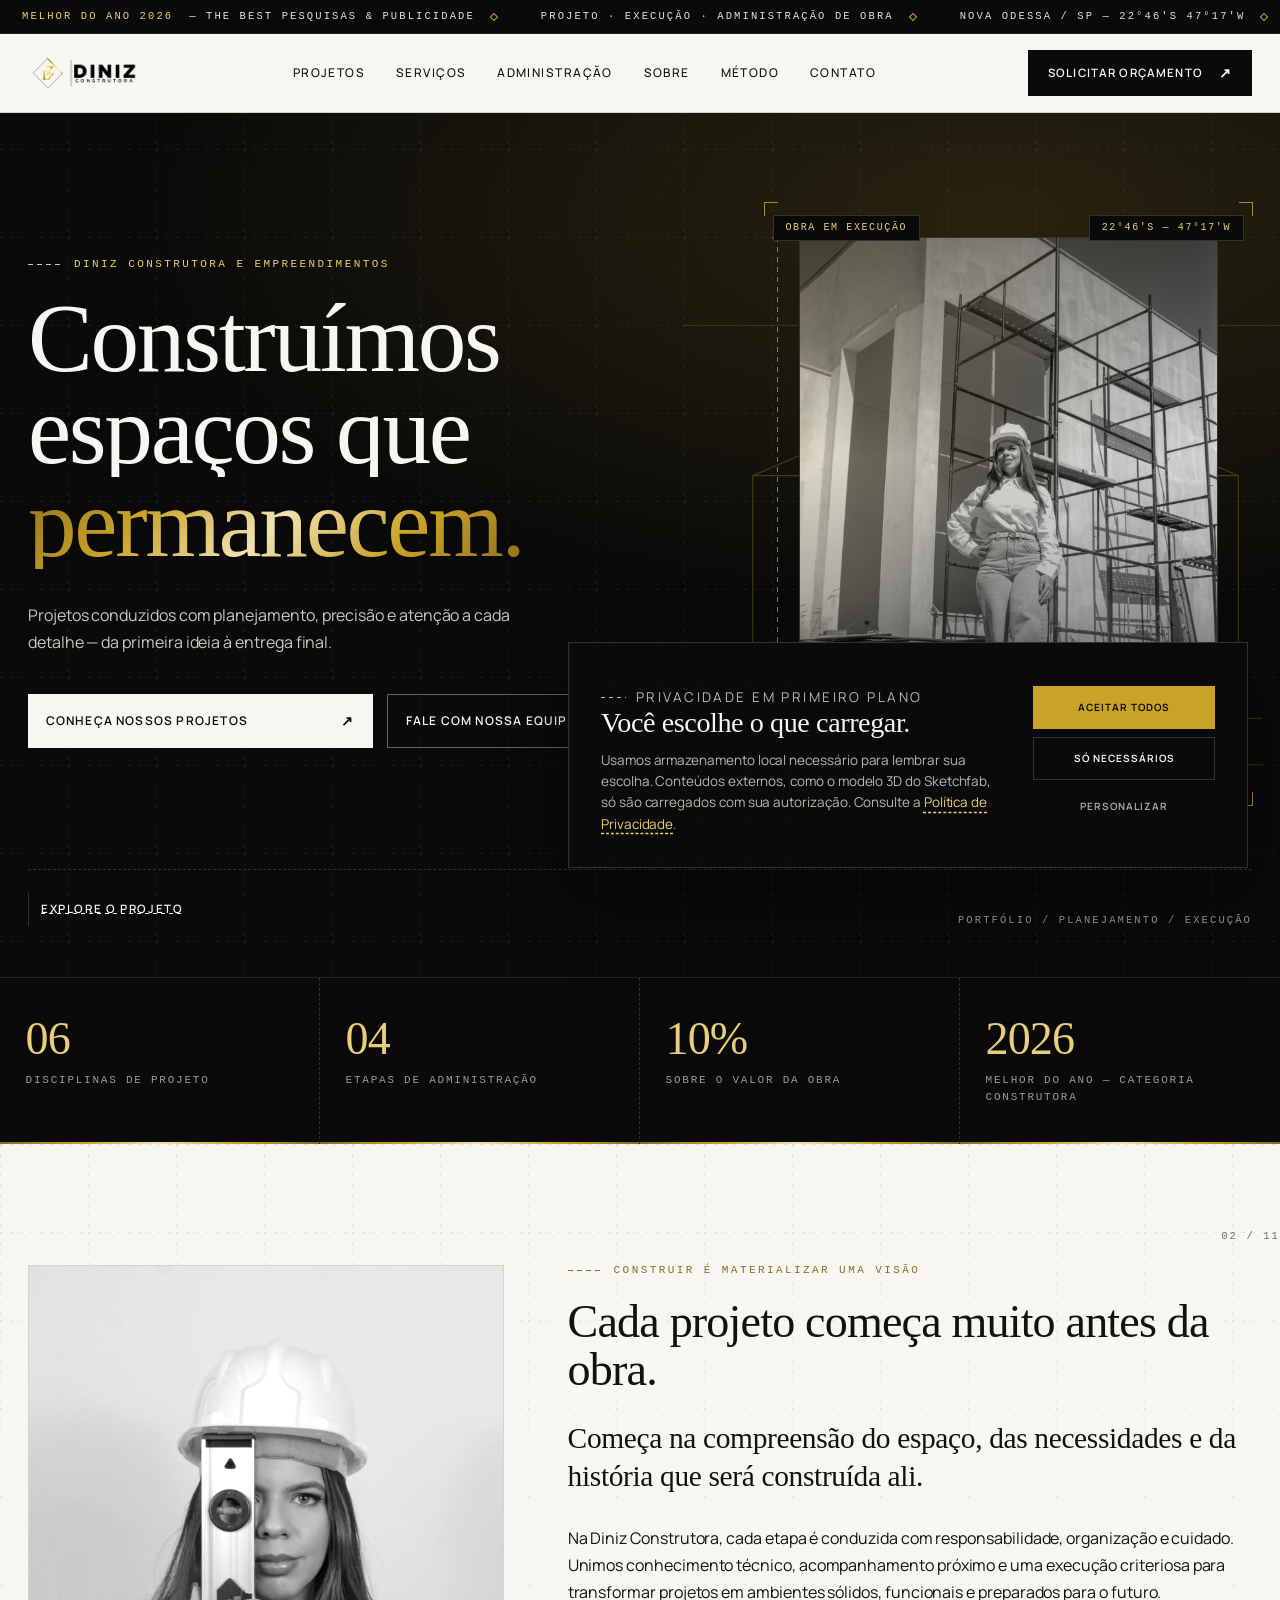
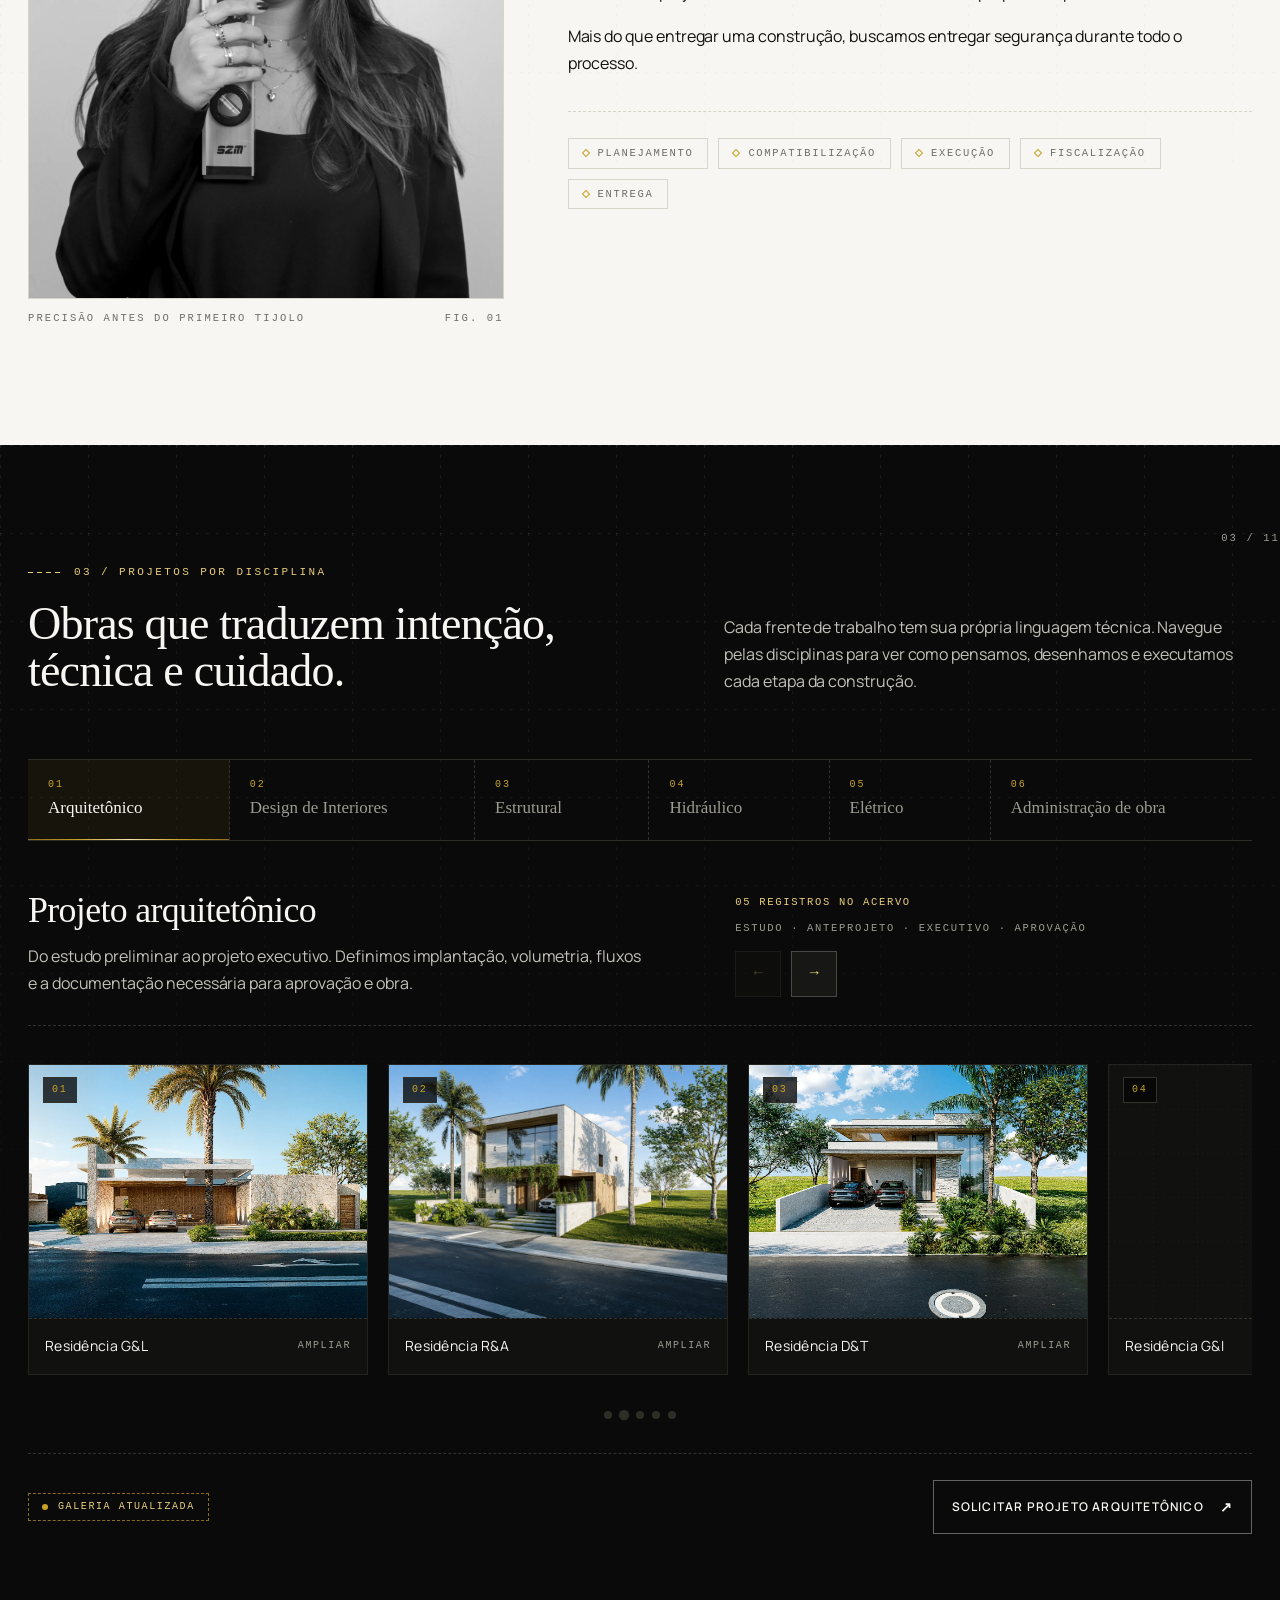
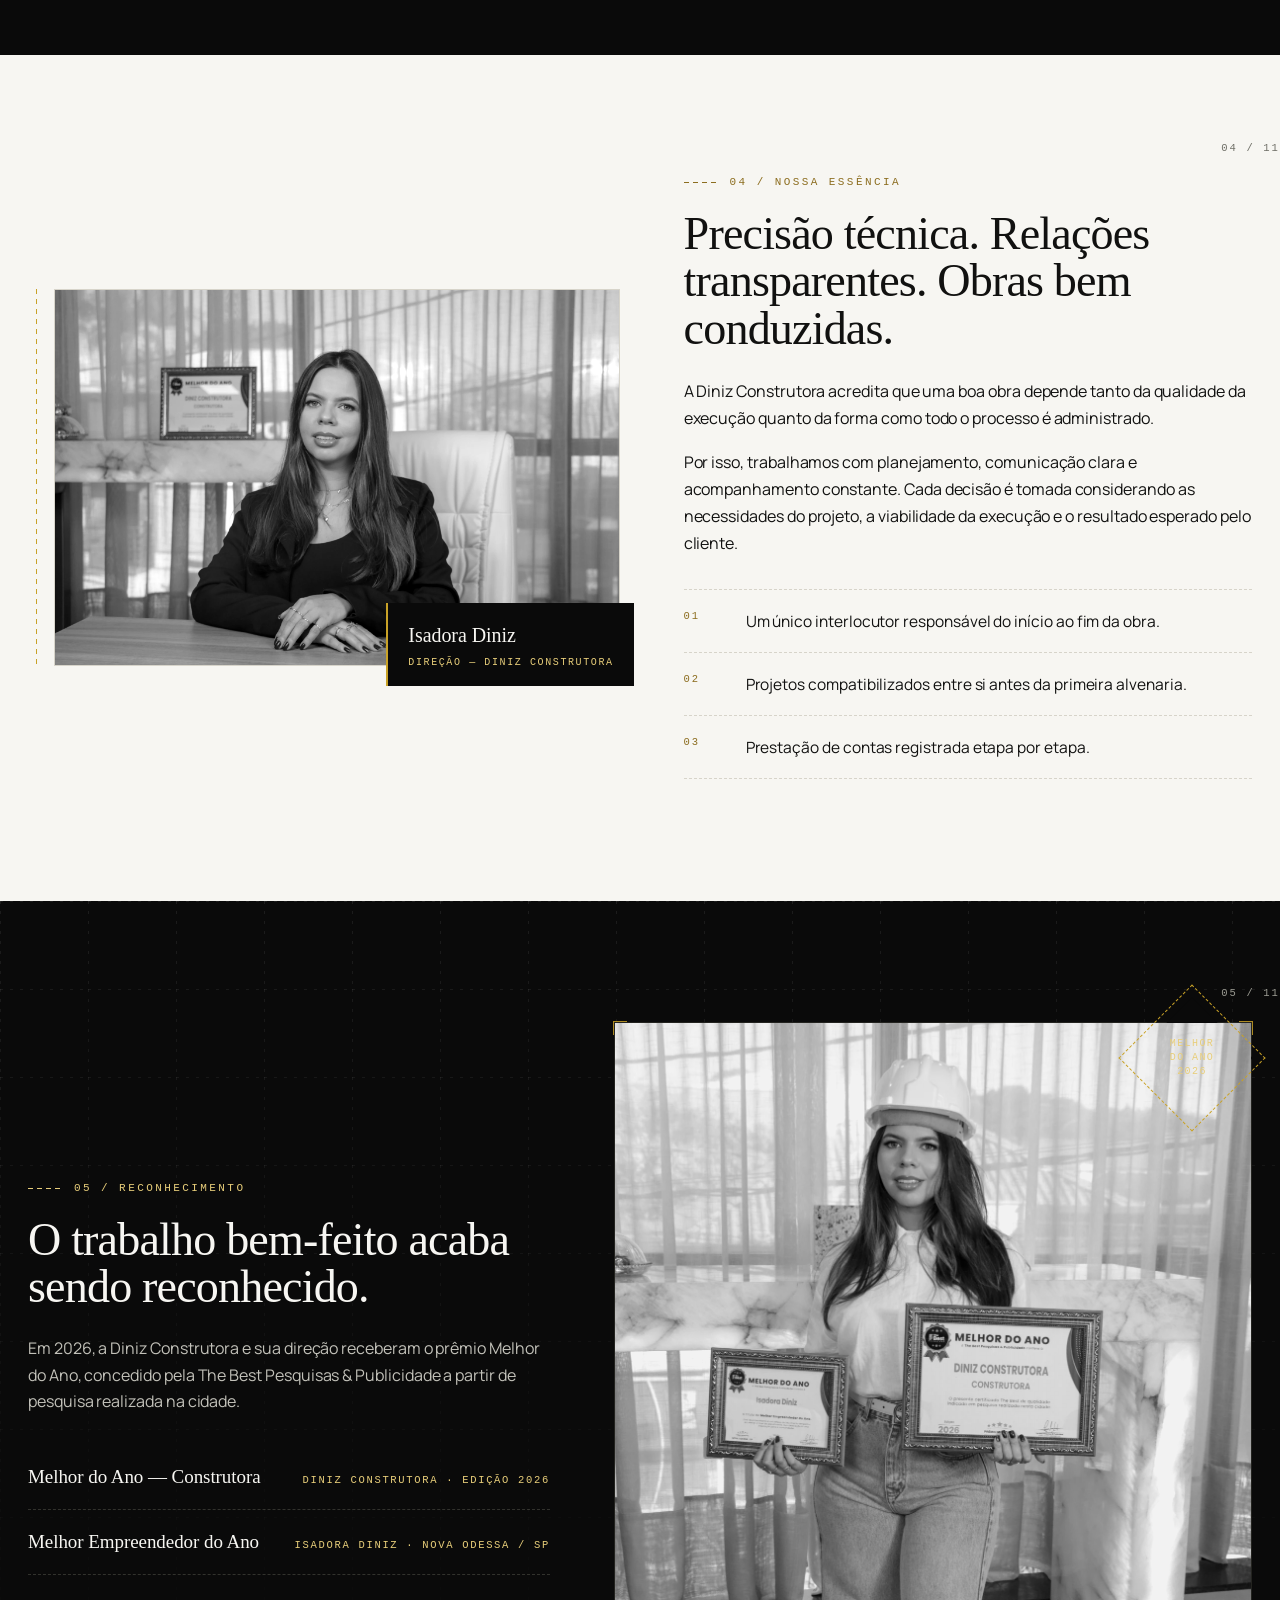
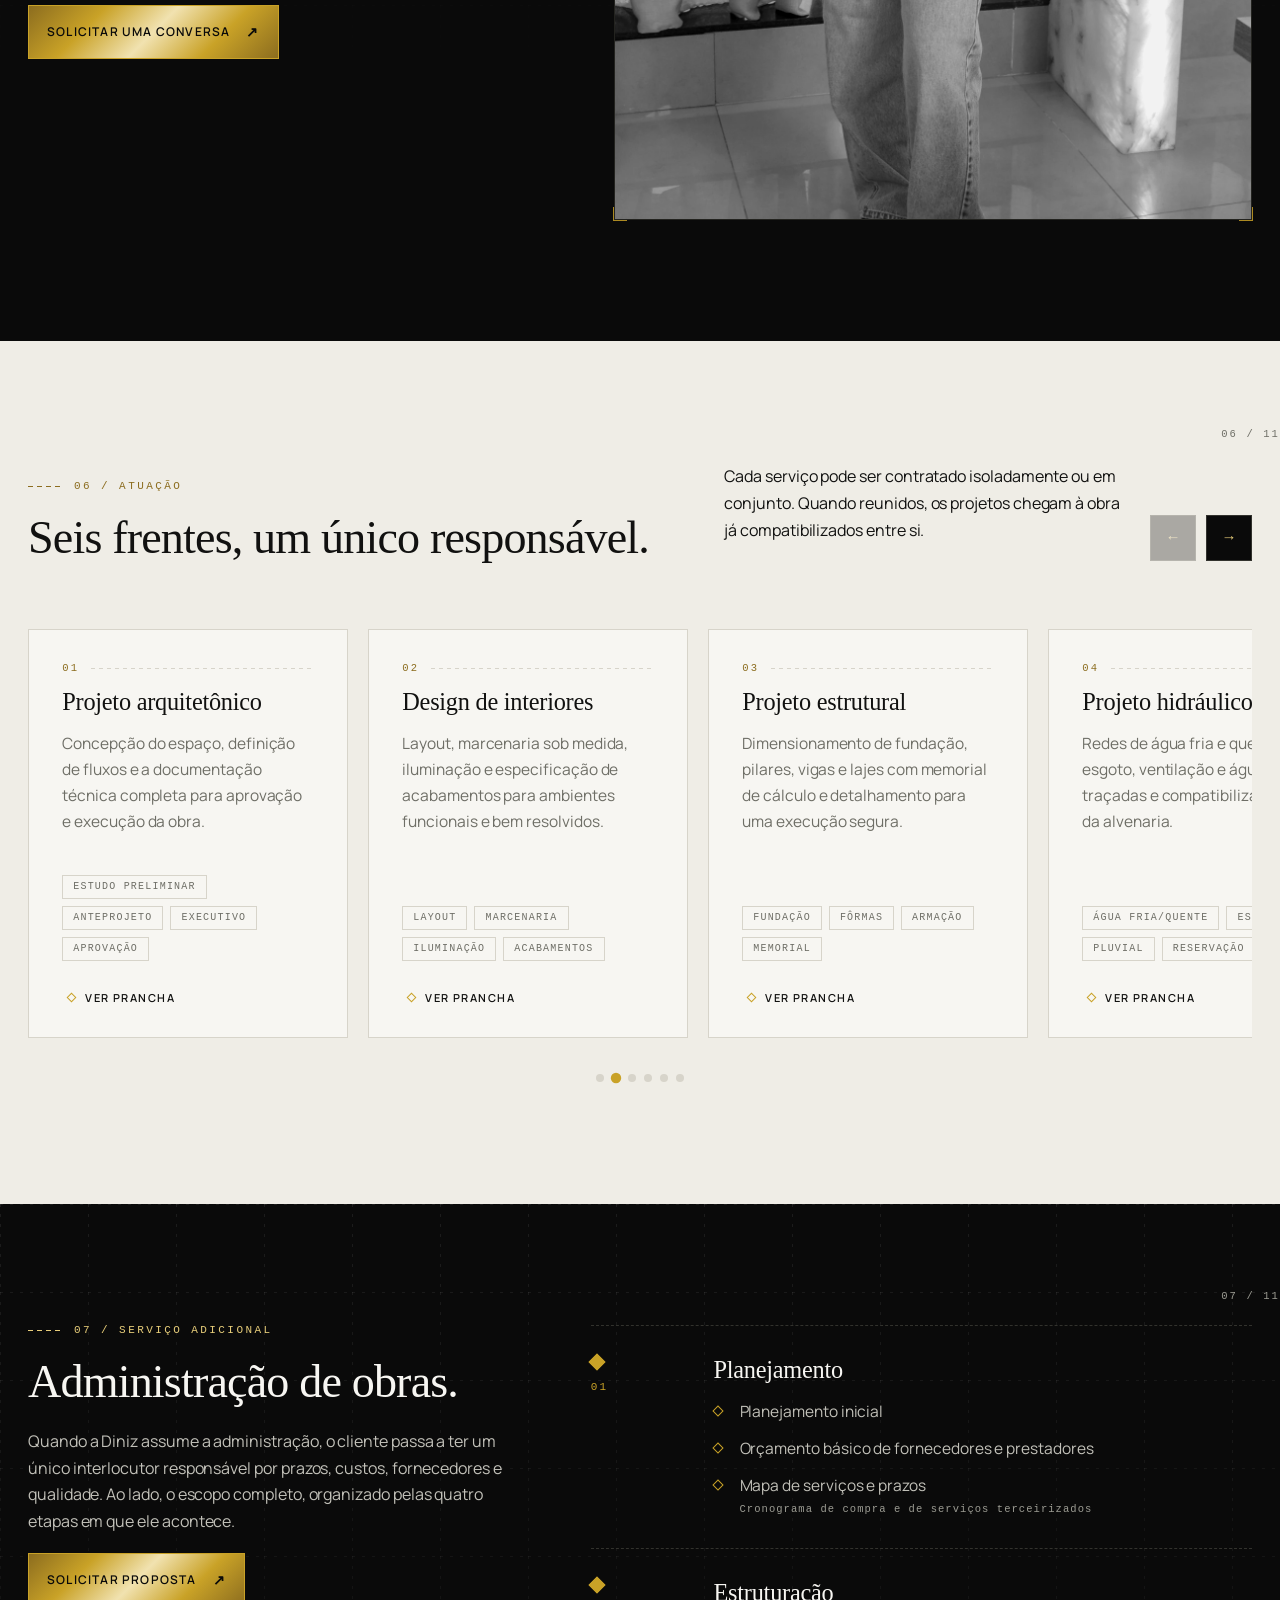
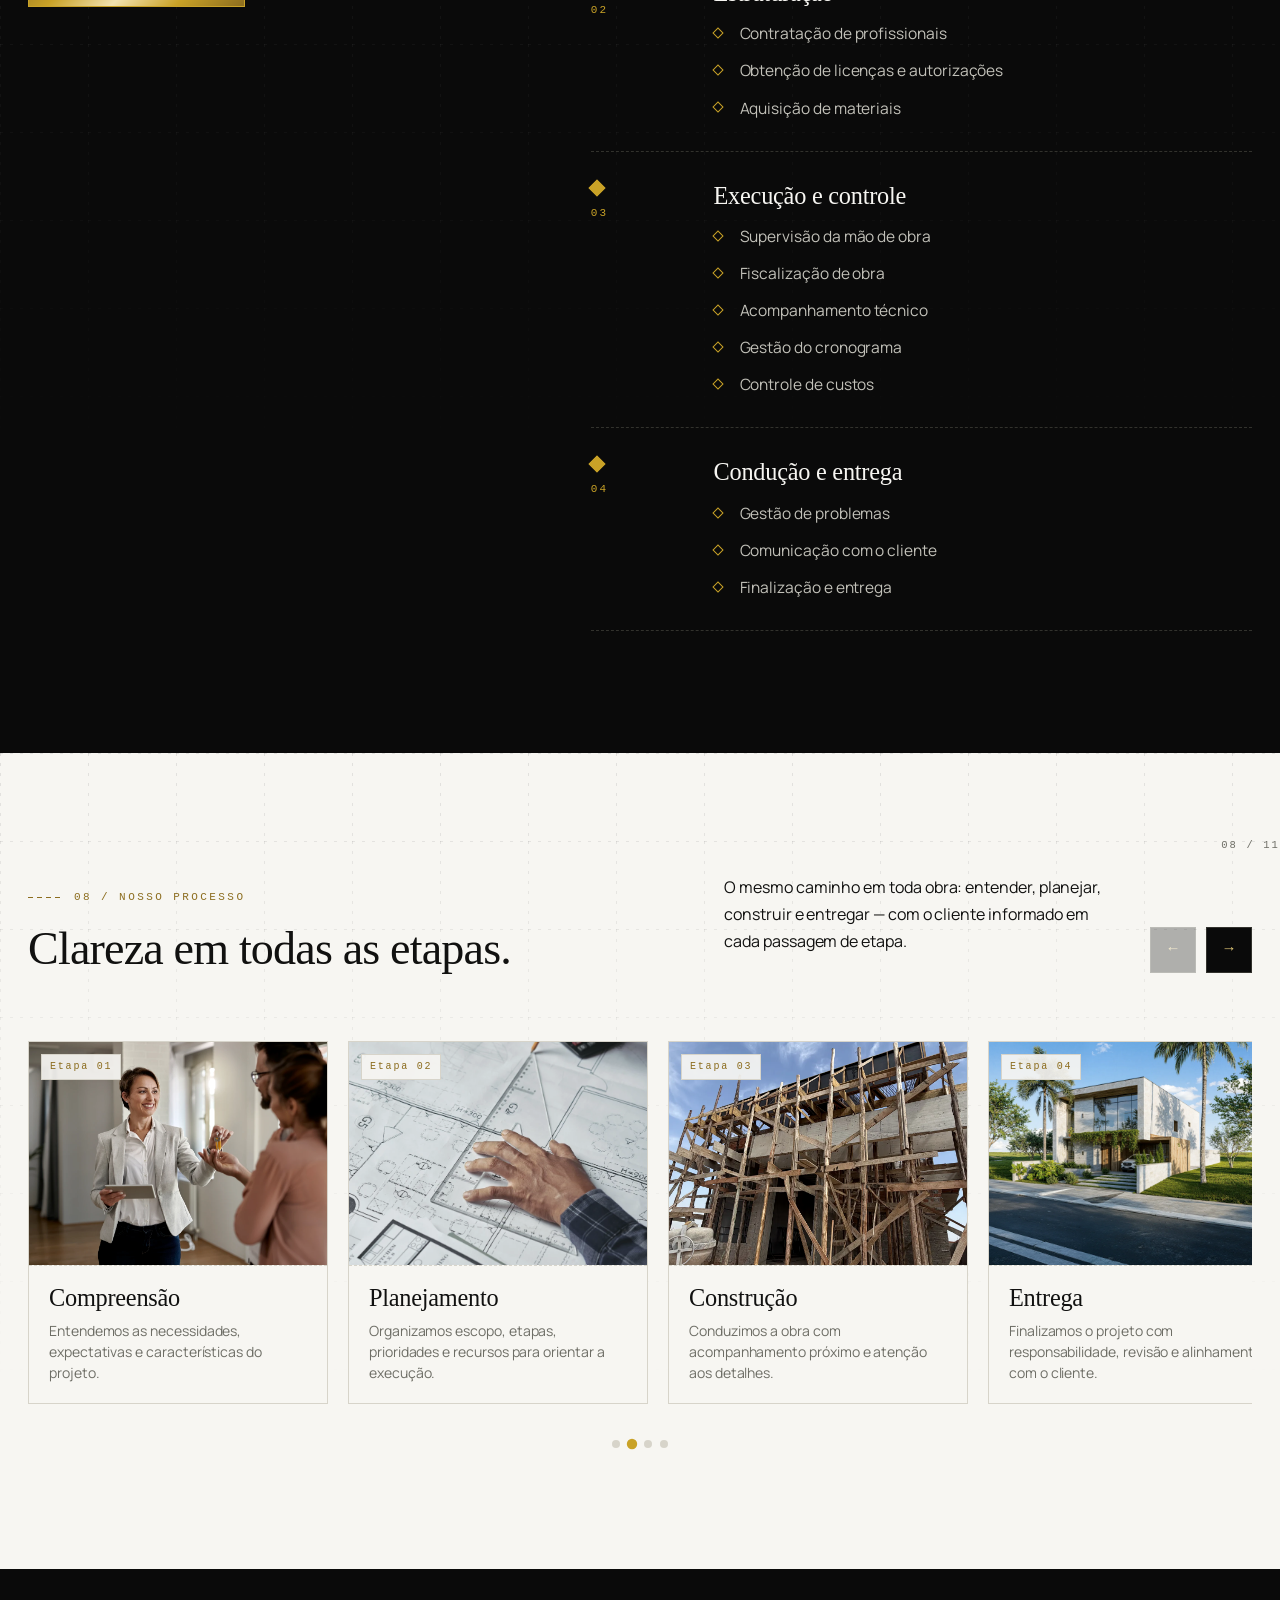
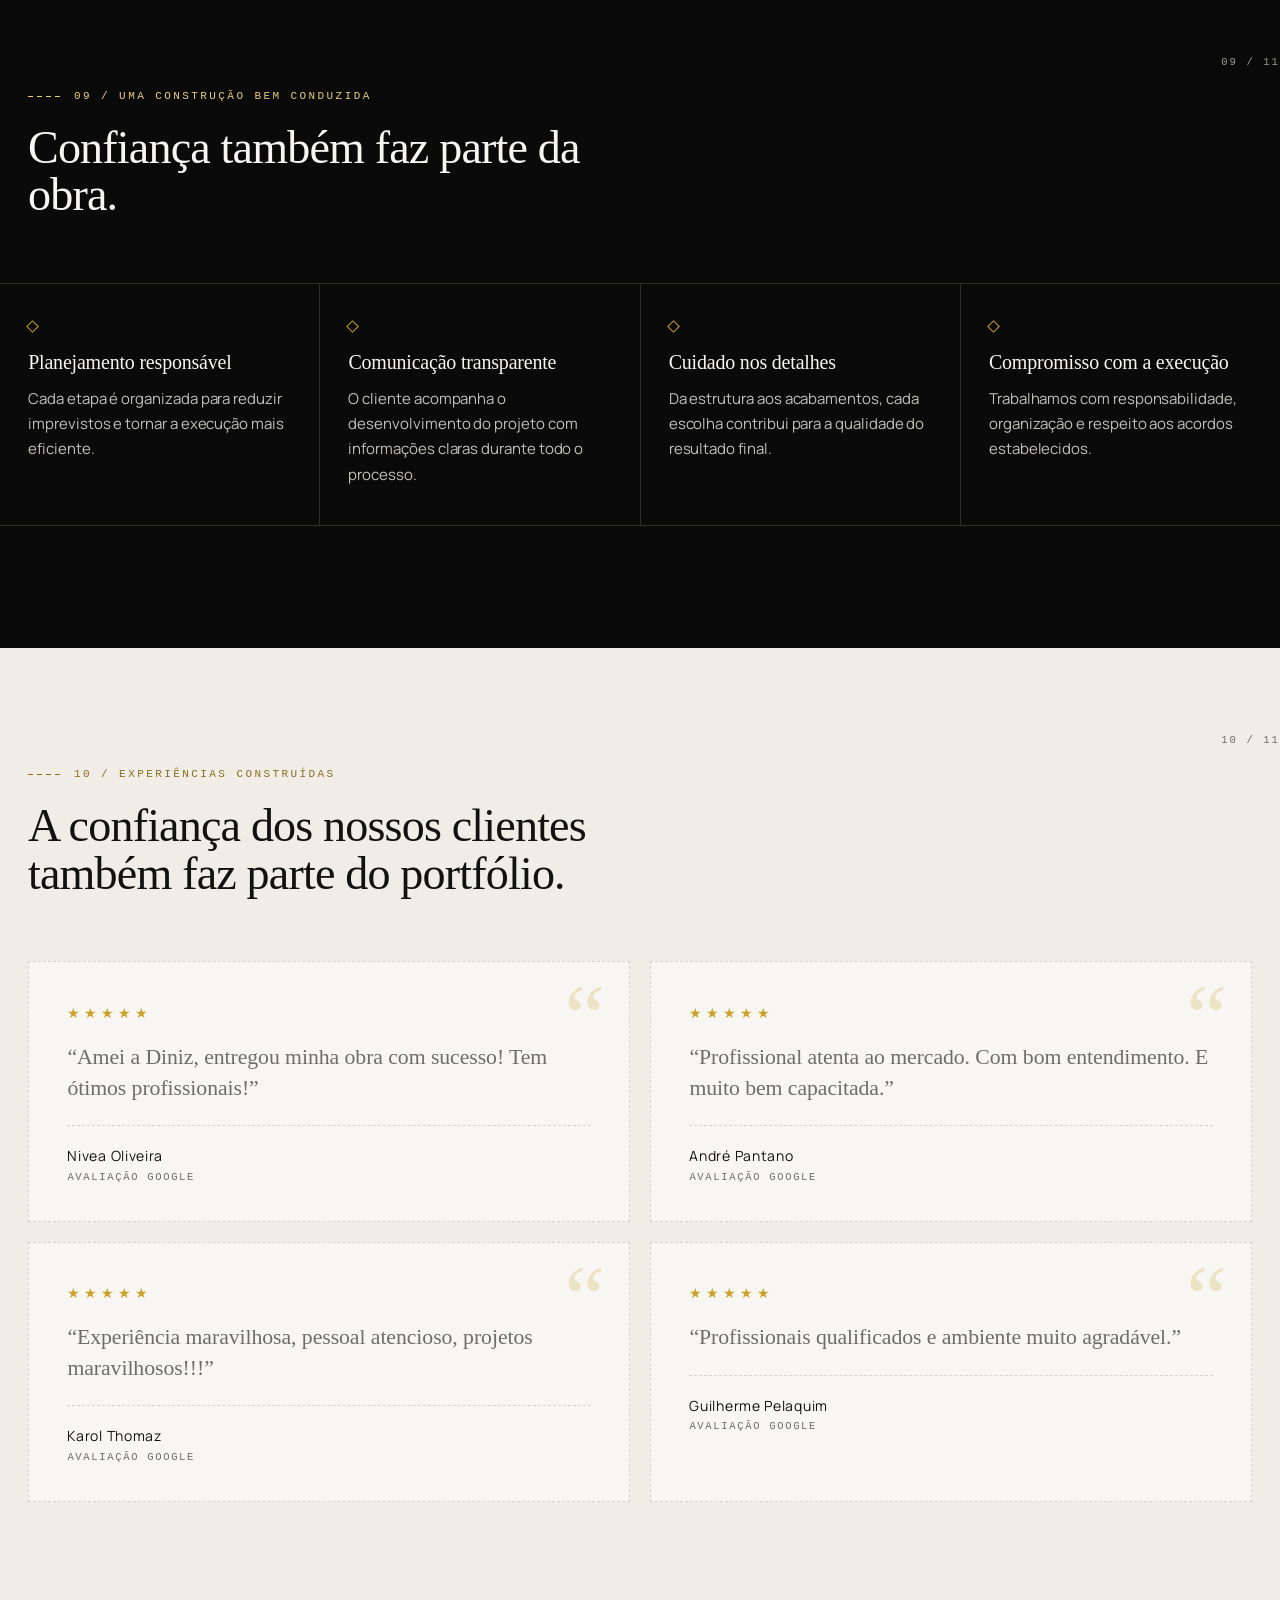
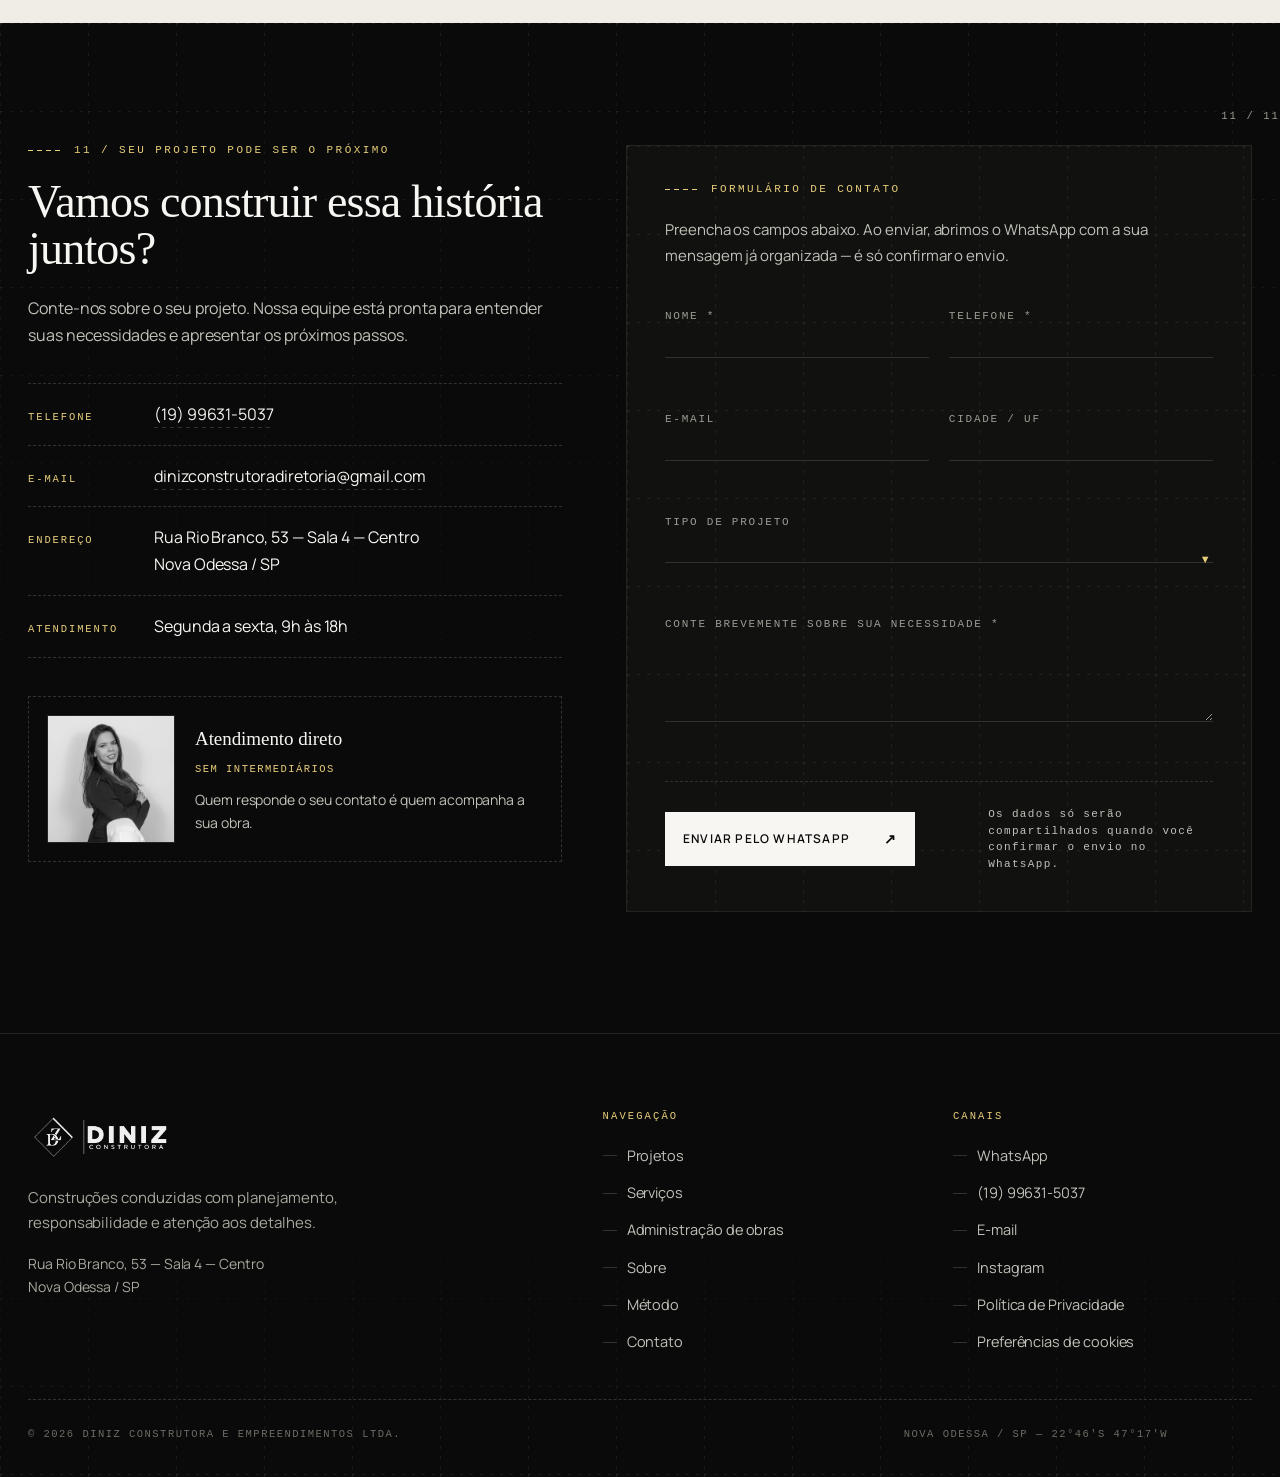
==== commit 267c7fda: "diniz" ====
--- a/index.html
+++ b/index.html
@@ -3,2684 +3,2275 @@
 <head>
   <meta charset="utf-8">
   <meta name="viewport" content="width=device-width, initial-scale=1">
-  <meta name="description" content="Wireframe editorial da landing page da Diniz Construtora e Empreendimentos.">
-  <meta name="theme-color" content="#f1f0eb">
-  <title>Diniz Construtora — Wireframe editorial</title>
+  <meta name="description" content="Projetos arquitetônicos, estruturais, hidráulicos, elétricos, interiores e administração de obras em Nova Odessa/SP. Solicite uma proposta.">
+  <meta name="theme-color" content="#0A0A0A">
+  <meta name="robots" content="index,follow,max-image-preview:large,max-snippet:-1,max-video-preview:-1">
+  <meta name="application-name" content="Diniz Construtora">
+  <link rel="canonical" href="https://dinizconstrutorasp.com.br/">
+  <link rel="alternate" hreflang="pt-BR" href="https://dinizconstrutorasp.com.br/">
+  <link rel="alternate" hreflang="x-default" href="https://dinizconstrutorasp.com.br/">
+  <link rel="sitemap" type="application/xml" href="https://dinizconstrutorasp.com.br/sitemap.xml">
+  <title>Diniz Construtora | Projetos e Obras em Nova Odessa</title>
+
+  <!-- Compartilhamento social: WhatsApp, Facebook, LinkedIn, Pinterest e X -->
+  <meta property="og:locale" content="pt_BR">
+  <meta property="og:type" content="website">
+  <meta property="og:site_name" content="Diniz Construtora">
+  <meta property="og:title" content="Projetos integrados. Obras bem conduzidas. | Diniz Construtora">
+  <meta property="og:description" content="Arquitetura, engenharia, interiores e administração de obras com um único responsável em Nova Odessa/SP.">
+  <meta property="og:url" content="https://dinizconstrutorasp.com.br/">
+  <meta property="og:image" content="https://dinizconstrutorasp.com.br/assets/social/og-diniz-construtora.png">
+  <meta property="og:image:secure_url" content="https://dinizconstrutorasp.com.br/assets/social/og-diniz-construtora.png">
+  <meta property="og:image:type" content="image/png">
+  <meta property="og:image:width" content="1733">
+  <meta property="og:image:height" content="907">
+  <meta property="og:image:alt" content="Profissional da Diniz Construtora diante de uma residência em construção, em composição preta e dourada.">
+
+  <meta name="twitter:card" content="summary_large_image">
+  <meta name="twitter:title" content="Projetos integrados. Obras bem conduzidas. | Diniz Construtora">
+  <meta name="twitter:description" content="Arquitetura, engenharia, interiores e administração de obras com um único responsável em Nova Odessa/SP.">
+  <meta name="twitter:image" content="https://dinizconstrutorasp.com.br/assets/social/og-diniz-construtora.png">
+  <meta name="twitter:image:alt" content="Profissional da Diniz Construtora diante de uma residência em construção, em composição preta e dourada.">
+
+  <link rel="preload" as="image" href="assets/img_4104_1_1x.webp" fetchpriority="high">
+  <link rel="icon" type="image/svg+xml" href="assets/favicon.svg">
+
+  <link rel="preconnect" href="https://fonts.googleapis.com">
+  <link rel="preconnect" href="https://fonts.gstatic.com" crossorigin>
+  <link rel="stylesheet" href="https://fonts.googleapis.com/css2?family=Manrope:wght@200..800&display=swap">
+  <link rel="stylesheet" href="assets/cookie-consent.css">
+  <script defer src="assets/cookie-consent.js"></script>
+
+  <script type="application/ld+json">
+  {
+    "@context": "https://schema.org",
+    "@graph": [
+      {
+        "@type": "GeneralContractor",
+        "@id": "https://dinizconstrutorasp.com.br/#empresa",
+        "name": "Diniz Construtora e Empreendimentos",
+        "legalName": "Diniz Construtora e Empreendimentos LTDA.",
+        "url": "https://dinizconstrutorasp.com.br/",
+        "description": "Projetos de arquitetura, interiores, engenharia e administração de obras em Nova Odessa, São Paulo.",
+        "logo": {
+          "@type": "ImageObject",
+          "url": "https://dinizconstrutorasp.com.br/assets/logo_diniz_construtora_1.webp",
+          "width": 2000,
+          "height": 710
+        },
+        "image": {
+          "@id": "https://dinizconstrutorasp.com.br/#imagem-principal"
+        },
+        "telephone": "+55 19 99631-5037",
+        "email": "dinizconstrutoradiretoria@gmail.com",
+        "address": {
+          "@type": "PostalAddress",
+          "streetAddress": "Rua Rio Branco, 53, Sala 4, Centro",
+          "addressLocality": "Nova Odessa",
+          "addressRegion": "SP",
+          "addressCountry": "BR"
+        },
+        "areaServed": {
+          "@type": "City",
+          "name": "Nova Odessa",
+          "containedInPlace": {
+            "@type": "State",
+            "name": "São Paulo"
+          }
+        },
+        "openingHoursSpecification": {
+          "@type": "OpeningHoursSpecification",
+          "dayOfWeek": [
+            "https://schema.org/Monday",
+            "https://schema.org/Tuesday",
+            "https://schema.org/Wednesday",
+            "https://schema.org/Thursday",
+            "https://schema.org/Friday"
+          ],
+          "opens": "09:00",
+          "closes": "18:00"
+        },
+        "contactPoint": {
+          "@type": "ContactPoint",
+          "telephone": "+55 19 99631-5037",
+          "contactType": "atendimento ao cliente",
+          "availableLanguage": "pt-BR"
+        },
+        "hasOfferCatalog": {
+          "@type": "OfferCatalog",
+          "name": "Serviços de projetos e obras",
+          "itemListElement": [
+            { "@type": "Offer", "itemOffered": { "@type": "Service", "name": "Projeto arquitetônico", "url": "https://dinizconstrutorasp.com.br/#projetos" } },
+            { "@type": "Offer", "itemOffered": { "@type": "Service", "name": "Design de interiores", "url": "https://dinizconstrutorasp.com.br/#projetos" } },
+            { "@type": "Offer", "itemOffered": { "@type": "Service", "name": "Projeto estrutural", "url": "https://dinizconstrutorasp.com.br/#projetos" } },
+            { "@type": "Offer", "itemOffered": { "@type": "Service", "name": "Projeto hidráulico", "url": "https://dinizconstrutorasp.com.br/#projetos" } },
+            { "@type": "Offer", "itemOffered": { "@type": "Service", "name": "Projeto elétrico", "url": "https://dinizconstrutorasp.com.br/#projetos" } },
+            { "@type": "Offer", "itemOffered": { "@type": "Service", "name": "Administração de obras", "url": "https://dinizconstrutorasp.com.br/#administracao" } }
+          ]
+        }
+      },
+      {
+        "@type": "WebSite",
+        "@id": "https://dinizconstrutorasp.com.br/#website",
+        "url": "https://dinizconstrutorasp.com.br/",
+        "name": "Diniz Construtora",
+        "inLanguage": "pt-BR",
+        "publisher": { "@id": "https://dinizconstrutorasp.com.br/#empresa" }
+      },
+      {
+        "@type": "ImageObject",
+        "@id": "https://dinizconstrutorasp.com.br/#imagem-principal",
+        "url": "https://dinizconstrutorasp.com.br/assets/social/og-diniz-construtora.png",
+        "contentUrl": "https://dinizconstrutorasp.com.br/assets/social/og-diniz-construtora.png",
+        "width": 1733,
+        "height": 907,
+        "caption": "Diniz Construtora — projetos integrados e administração de obras"
+      },
+      {
+        "@type": "WebPage",
+        "@id": "https://dinizconstrutorasp.com.br/#pagina",
+        "url": "https://dinizconstrutorasp.com.br/",
+        "name": "Diniz Construtora | Projetos e Obras em Nova Odessa",
+        "description": "Projetos arquitetônicos, estruturais, hidráulicos, elétricos, interiores e administração de obras em Nova Odessa/SP.",
+        "inLanguage": "pt-BR",
+        "isPartOf": { "@id": "https://dinizconstrutorasp.com.br/#website" },
+        "about": { "@id": "https://dinizconstrutorasp.com.br/#empresa" },
+        "primaryImageOfPage": { "@id": "https://dinizconstrutorasp.com.br/#imagem-principal" }
+      }
+    ]
+  }
+  </script>
 
   <style>
+    /* ============================================================
+       1. TOKENS — identidade extraída da logo: preto, dourado, branco
+       ============================================================ */
     :root {
-      --paper: #f1f0eb;
-      --paper-strong: #e8e7e1;
-      --ink: #191a18;
-      --ink-soft: #555750;
-      --line: #a6a79f;
-      --line-soft: #d4d4cd;
-      --white: #fafaf7;
-      --brass: #b08d3f;
-      --brass-lift: #e3c978;
-      --brass-soft: #d8c48a;
+      --black: #0a0a0a;
+      --ink: #111110;
+      --ink-2: #171715;
+      --ink-3: #23231f;
+      --ink-4: #32322d;
+
+      --bone: #f7f6f2;
+      --bone-2: #efede6;
+      --bone-3: #e4e1d8;
+      --white: #ffffff;
+
+      --gold: #c9a227;
+      --gold-deep: #8c6d1f;
+      --gold-lift: #e8ce7a;
+      --gold-pale: #f1e2b0;
+
+      --muted: #6e6e66;
+      --muted-inv: #9c9c93;
+      --line: #d7d4ca;
+      --line-inv: #2e2e29;
+
+      --grad-gold: linear-gradient(135deg, #8c6d1f 0%, #c9a227 26%, #f1e2b0 50%, #c9a227 74%, #8c6d1f 100%);
+
       --display: Georgia, "Times New Roman", serif;
-      --sans: "Arial Narrow", "Helvetica Neue", Arial, sans-serif;
+      --sans: "Manrope", "Helvetica Neue", Arial, sans-serif;
       --mono: "Courier New", Courier, monospace;
-      --page: min(1480px, calc(100vw - 64px));
-      --section-space: clamp(88px, 11vw, 176px);
-    }
-
-    * {
-      box-sizing: border-box;
-    }
+
+      --page: min(1440px, calc(100vw - 56px));
+      --sec: clamp(84px, 9.5vw, 164px);
+      --header-h: 78px;
+
+      --ease: cubic-bezier(.22, .61, .36, 1);
+      --ease-out: cubic-bezier(.16, 1, .3, 1);
+      --ease-lift: cubic-bezier(.34, 1.26, .64, 1);
+
+      /* malha técnica tracejada — referência a papel de prancha */
+      --grid-dark: url("data:image/svg+xml,%3Csvg xmlns='http://www.w3.org/2000/svg' width='88' height='88'%3E%3Cpath d='M0 .5H88M.5 0V88' stroke='%23ffffff' stroke-opacity='.075' stroke-dasharray='3 7'/%3E%3C/svg%3E");
+      --grid-light: url("data:image/svg+xml,%3Csvg xmlns='http://www.w3.org/2000/svg' width='88' height='88'%3E%3Cpath d='M0 .5H88M.5 0V88' stroke='%230a0a0a' stroke-opacity='.09' stroke-dasharray='3 7'/%3E%3C/svg%3E");
+      --hatch-gold: repeating-linear-gradient(45deg, rgba(201, 162, 39, .22) 0 1px, transparent 1px 7px);
+    }
+
+    /* ============================================================
+       2. BASE
+       ============================================================ */
+    *, *::before, *::after { box-sizing: border-box; }
 
     html {
       scroll-behavior: smooth;
-      scroll-padding-top: 92px;
+      scroll-padding-top: calc(var(--header-h) + 24px);
+      -webkit-text-size-adjust: 100%;
     }
 
     body {
       margin: 0;
+      background: var(--bone);
       color: var(--ink);
-      background-color: var(--paper);
-      background-image:
-        linear-gradient(rgba(25, 26, 24, 0.035) 1px, transparent 1px),
-        linear-gradient(90deg, rgba(25, 26, 24, 0.035) 1px, transparent 1px);
-      background-size: 40px 40px;
       font-family: var(--sans);
       font-size: 16px;
-      line-height: 1.6;
+      font-weight: 400;
+      line-height: 1.68;
+      letter-spacing: -.004em;
       overflow-x: hidden;
-    }
-
-    body.menu-open {
+      -webkit-font-smoothing: antialiased;
+    }
+
+    body.is-locked { overflow: hidden; }
+
+    h1, h2, h3, h4 { margin: 0; font-weight: 400; }
+    p { margin: 0 0 1.1em; }
+    p:last-child { margin-bottom: 0; }
+    ul, ol { margin: 0; padding: 0; list-style: none; }
+    figure { margin: 0; }
+    a { color: inherit; text-decoration: none; }
+    img, svg { display: block; max-width: 100%; }
+    button, input, select, textarea { font: inherit; color: inherit; }
+    button { background: none; border: 0; cursor: pointer; }
+    button, a { -webkit-tap-highlight-color: transparent; }
+
+    ::selection { background: var(--gold); color: var(--black); }
+
+    :focus-visible {
+      outline: 2px solid var(--gold);
+      outline-offset: 3px;
+      border-radius: 1px;
+    }
+
+    .page-shell { width: var(--page); margin-inline: auto; }
+    .sr-only {
+      position: absolute; width: 1px; height: 1px; padding: 0; margin: -1px;
+      overflow: hidden; clip: rect(0 0 0 0); white-space: nowrap; border: 0;
+    }
+
+    .skip-link {
+      position: fixed; top: 10px; left: 10px; z-index: 999;
+      padding: 10px 16px; background: var(--gold); color: var(--black);
+      font: 11px/1 var(--mono); letter-spacing: .16em; text-transform: uppercase;
+      transform: translateY(-200%); transition: transform 200ms var(--ease);
+    }
+    .skip-link:focus { transform: translateY(0); }
+
+    /* ============================================================
+       3. TIPOGRAFIA DE APOIO
+       ============================================================ */
+    .kicker {
+      display: flex; align-items: center; gap: 12px;
+      margin: 0 0 22px;
+      font: 11px/1 var(--mono);
+      letter-spacing: .22em; text-transform: uppercase;
+      color: var(--gold-deep);
+    }
+    .kicker::before {
+      content: ""; width: 34px; height: 1px; flex: none;
+      background: repeating-linear-gradient(90deg, currentColor 0 5px, transparent 5px 9px);
+    }
+    .on-dark .kicker, .sec--dark .kicker { color: var(--gold-lift); }
+
+    .display {
+      font-family: var(--display);
+      font-weight: 400;
+      line-height: .95;
+      letter-spacing: -.024em;
+      font-size: clamp(46px, 7.6vw, 108px);
+    }
+
+    .h2 {
+      font-family: var(--display);
+      line-height: 1.03;
+      letter-spacing: -.018em;
+      font-size: clamp(30px, 3.6vw, 54px);
+    }
+
+    .h3 {
+      font-family: var(--display);
+      line-height: 1.14;
+      letter-spacing: -.01em;
+      font-size: clamp(21px, 1.9vw, 27px);
+    }
+
+    .lead {
+      font-size: clamp(17px, 1.35vw, 20px);
+      line-height: 1.58;
+      color: var(--ink);
+    }
+
+    .tag {
+      font: 10.5px/1 var(--mono);
+      letter-spacing: .2em;
+      text-transform: uppercase;
+      color: var(--muted);
+    }
+
+    .gold-text {
+      background: var(--grad-gold);
+      -webkit-background-clip: text;
+      background-clip: text;
+      color: var(--gold);
+      -webkit-text-fill-color: transparent;
+    }
+
+    /* ============================================================
+       4. MOTIVOS DE ARQUITETURA — tracejados, cotas, marcas de corte
+       ============================================================ */
+    .rule-dashed {
+      height: 1px; border: 0; margin: 0;
+      background: repeating-linear-gradient(90deg, var(--line) 0 6px, transparent 6px 12px);
+    }
+    .sec--dark .rule-dashed {
+      background: repeating-linear-gradient(90deg, var(--line-inv) 0 6px, transparent 6px 12px);
+    }
+
+    /* linha de cota horizontal com ticks nas pontas */
+    .dim {
+      position: relative;
+      display: block;
+      height: 1px;
+      background: repeating-linear-gradient(90deg, var(--gold) 0 5px, transparent 5px 10px);
+      opacity: .75;
+    }
+    .dim::before, .dim::after {
+      content: ""; position: absolute; top: -5px;
+      width: 1px; height: 11px; background: var(--gold);
+    }
+    .dim::before { left: 0; }
+    .dim::after { right: 0; }
+    .dim b {
+      position: absolute; left: 50%; top: 50%;
+      transform: translate(-50%, -50%);
+      padding: 0 9px;
+      background: var(--bg-dim, var(--bone));
+      font: 10px/1 var(--mono); font-weight: 400;
+      letter-spacing: .16em; color: var(--gold-deep);
+      white-space: nowrap;
+    }
+    .sec--dark .dim b { background: var(--black); color: var(--gold-lift); }
+
+    /* marcas de registro / corte no canto dos quadros */
+    .ticks { position: absolute; inset: 0; pointer-events: none; }
+    .ticks span {
+      position: absolute; width: 14px; height: 14px;
+      border: 0 solid var(--gold);
+      opacity: .85;
+    }
+    .ticks span:nth-child(1) { top: -1px; left: -1px; border-top-width: 1px; border-left-width: 1px; }
+    .ticks span:nth-child(2) { top: -1px; right: -1px; border-top-width: 1px; border-right-width: 1px; }
+    .ticks span:nth-child(3) { bottom: -1px; left: -1px; border-bottom-width: 1px; border-left-width: 1px; }
+    .ticks span:nth-child(4) { bottom: -1px; right: -1px; border-bottom-width: 1px; border-right-width: 1px; }
+
+    .grid-bg { position: relative; }
+    .grid-bg::before {
+      content: ""; position: absolute; inset: 0; pointer-events: none;
+      background-image: var(--grid-light);
+      mask-image: linear-gradient(180deg, #000, transparent 78%);
+      -webkit-mask-image: linear-gradient(180deg, #000, transparent 78%);
+    }
+    .sec--dark.grid-bg::before { background-image: var(--grid-dark); }
+
+    /* losango — device tirado do símbolo da marca */
+    .lozenge {
+      display: block;
+      width: 9px; height: 9px; flex: none;
+      border: 1px solid var(--gold);
+      transform: rotate(45deg);
+      transition: background 320ms var(--ease), transform 420ms var(--ease-lift);
+    }
+
+    /* ============================================================
+       5. BOTÕES E LINKS
+       ============================================================ */
+    .btn {
+      --btn-bg: var(--black);
+      --btn-fg: var(--bone);
+      position: relative;
+      display: inline-flex; align-items: center; justify-content: space-between;
+      gap: 16px;
+      padding: 17px 18px;
+      min-height: 54px;
+      background: var(--btn-bg);
+      color: var(--btn-fg);
+      font: 600 12px/1 var(--sans);
+      letter-spacing: .1em; text-transform: uppercase;
       overflow: hidden;
-    }
-
-    button,
-    input,
-    select,
-    textarea {
-      font: inherit;
-    }
-
-    button,
-    a {
-      -webkit-tap-highlight-color: transparent;
-    }
-
-    a {
+      isolation: isolate;
+      transition: color 320ms var(--ease), transform 320ms var(--ease);
+    }
+    .btn span { position: relative; z-index: 2; white-space: nowrap; }
+    .btn i {
+      position: relative; z-index: 2;
+      font-style: normal; font-size: 14px; line-height: 1;
+      transition: transform 380ms var(--ease-out);
+    }
+    /* preenchimento dourado sobe como concreto no molde */
+    .btn::before {
+      content: ""; position: absolute; inset: 0; z-index: 1;
+      background: var(--grad-gold);
+      transform: translateY(101%);
+      transition: transform 440ms var(--ease-out);
+    }
+    .btn:hover, .btn:focus-visible { color: var(--black); }
+    .btn:hover::before, .btn:focus-visible::before { transform: translateY(0); }
+    .btn:hover i, .btn:focus-visible i { transform: translate(4px, -4px); }
+    .btn:active { transform: translateY(1px); }
+
+    .btn--ghost {
+      --btn-bg: transparent;
+      --btn-fg: var(--ink);
+      border: 1px solid var(--ink);
+    }
+    .sec--dark .btn--ghost, .on-dark .btn--ghost {
+      --btn-fg: var(--bone);
+      border-color: rgba(247, 246, 242, .38);
+    }
+    .btn--gold { --btn-bg: transparent; --btn-fg: var(--black); border: 1px solid var(--gold); }
+    .btn--gold::before { transform: translateY(0); }
+    .btn--gold:hover::before, .btn--gold:focus-visible::before { transform: translateY(-101%); }
+    .sec--dark .btn--gold:hover, .sec--dark .btn--gold:focus-visible { color: var(--gold-lift); }
+
+    .link {
+      position: relative;
+      display: inline-flex; align-items: center; gap: 10px;
+      padding-bottom: 5px;
+      font: 600 11.5px/1 var(--sans);
+      letter-spacing: .14em; text-transform: uppercase;
       color: inherit;
-      text-decoration: none;
-    }
-
-    img,
-    svg {
-      display: block;
-      max-width: 100%;
-    }
-
-    ::selection {
-      color: var(--paper);
-      background: var(--ink);
-    }
-
-    :focus-visible {
-      outline: 2px solid var(--ink);
-      outline-offset: 4px;
-    }
-
-    .skip-link {
-      position: fixed;
-      top: 12px;
-      left: 12px;
-      z-index: 1000;
-      padding: 10px 14px;
-      color: var(--paper);
-      background: var(--ink);
-      transform: translateY(-160%);
-      transition: transform 180ms ease;
-    }
-
-    .skip-link:focus {
-      transform: translateY(0);
-    }
-
-    .page-shell {
-      width: var(--page);
-      margin-inline: auto;
-    }
-
-    .prototype-bar {
-      display: flex;
-      align-items: center;
-      justify-content: space-between;
-      min-height: 34px;
-      padding: 4px max(20px, calc((100vw - var(--page)) / 2));
-      color: var(--paper);
-      background: var(--ink);
-      font: 10px/1.2 var(--mono);
-      letter-spacing: 0.12em;
-      text-transform: uppercase;
-    }
-
-    .prototype-bar span:last-child {
-      color: #b9bab3;
-    }
-
-    .site-header {
-      position: sticky;
-      top: 0;
-      z-index: 100;
+    }
+    .link::after {
+      content: ""; position: absolute; left: 0; right: 0; bottom: 0; height: 1px;
+      background: repeating-linear-gradient(90deg, currentColor 0 4px, transparent 4px 8px);
+      transform-origin: left;
+      transition: transform 420ms var(--ease-out), background 300ms var(--ease);
+    }
+    .link:hover::after, .link:focus-visible::after {
+      background: var(--gold);
+      transform: scaleX(1.02);
+    }
+    .link i { font-style: normal; transition: transform 380ms var(--ease-out); }
+    .link:hover i { transform: translate(3px, -3px); }
+
+    /* ============================================================
+       6. BARRA DE PROGRESSO + TICKER
+       ============================================================ */
+    .progress {
+      position: fixed; top: 0; left: 0; z-index: 200;
+      height: 2px; width: 100%;
+      transform: scaleX(0); transform-origin: left;
+      background: var(--grad-gold);
+      will-change: transform;
+    }
+
+    .ticker {
+      position: relative;
+      overflow: hidden;
+      background: var(--black);
+      border-bottom: 1px solid var(--ink-3);
+      height: 34px;
+      display: flex; align-items: center;
+    }
+    .ticker-track {
+      display: flex; flex: none; gap: 0;
+      animation: ticker 46s linear infinite;
+    }
+    .ticker:hover .ticker-track { animation-play-state: paused; }
+    .ticker-track ul { display: flex; align-items: center; flex: none; }
+    .ticker-track li {
+      display: flex; align-items: center; gap: 16px;
+      padding: 0 22px;
+      font: 10.5px/1 var(--mono);
+      letter-spacing: .2em; text-transform: uppercase;
+      color: var(--bone-3);
+      white-space: nowrap;
+    }
+    .ticker-track li::after {
+      content: ""; width: 6px; height: 6px;
+      border: 1px solid var(--gold); transform: rotate(45deg);
+    }
+    .ticker-track em { color: var(--gold-lift); font-style: normal; }
+    @keyframes ticker { to { transform: translateX(-50%); } }
+
+    /* ============================================================
+       7. HEADER
+       ============================================================ */
+    .header {
+      position: sticky; top: 0; z-index: 150;
+      background: rgba(247, 246, 242, .92);
+      backdrop-filter: blur(14px) saturate(1.2);
+      -webkit-backdrop-filter: blur(14px) saturate(1.2);
       border-bottom: 1px solid var(--line);
-      background: rgba(241, 240, 235, 0.94);
-      backdrop-filter: blur(10px);
-    }
+      transition: box-shadow 400ms var(--ease), background 400ms var(--ease);
+    }
+    .header.is-stuck {
+      box-shadow: 0 18px 44px -34px rgba(10, 10, 10, .6);
+      background: rgba(247, 246, 242, .97);
+    }
+    /* fio dourado que "assenta" sob o header ao rolar */
+    .header::after {
+      content: ""; position: absolute; left: 0; right: 0; bottom: -1px; height: 1px;
+      background: var(--grad-gold);
+      transform: scaleX(0); transform-origin: left;
+      transition: transform 700ms var(--ease-out);
+    }
+    .header.is-stuck::after { transform: scaleX(1); }
 
     .nav-wrap {
       display: grid;
-      grid-template-columns: minmax(190px, 1fr) auto minmax(190px, 1fr);
+      grid-template-columns: auto 1fr auto;
       align-items: center;
-      min-height: 76px;
-    }
-
-    .brand {
-      display: inline-flex;
-      align-items: center;
-      gap: 12px;
-      width: max-content;
-      font-size: 12px;
-      font-weight: 700;
-      letter-spacing: 0.12em;
-      line-height: 1.2;
-      text-transform: uppercase;
-    }
-
-    .brand-mark {
-      display: grid;
-      place-items: center;
-      width: 38px;
-      aspect-ratio: 1;
+      gap: 28px;
+      min-height: var(--header-h);
+      transition: min-height 400ms var(--ease);
+    }
+    .header.is-stuck .nav-wrap { min-height: 66px; }
+
+    .brand { display: flex; align-items: center; }
+    .brand img {
+      height: 40px; width: auto;
+      transition: height 400ms var(--ease), opacity 300ms var(--ease);
+    }
+    .header.is-stuck .brand img { height: 34px; }
+    .brand:hover img { opacity: .78; }
+
+    .nav {
+      display: flex; align-items: center; justify-content: center;
+      gap: clamp(18px, 2.4vw, 42px);
+    }
+    .nav a {
+      position: relative;
+      padding: 8px 0 9px;
+      font: 500 12px/1 var(--sans);
+      letter-spacing: .12em; text-transform: uppercase;
+      white-space: nowrap;
+      color: var(--ink);
+      transition: color 260ms var(--ease);
+    }
+    .nav a::before {
+      content: ""; position: absolute; left: 50%; right: 50%; bottom: 0; height: 1px;
+      background: var(--gold);
+      transition: left 380ms var(--ease-out), right 380ms var(--ease-out);
+    }
+    .nav a:hover::before, .nav a:focus-visible::before { left: 0; right: 0; }
+    .nav a.is-active { color: var(--gold-deep); }
+    .nav a.is-active::before {
+      left: 0; right: 0;
+      background: repeating-linear-gradient(90deg, var(--gold) 0 4px, transparent 4px 8px);
+    }
+
+    .nav-side { display: flex; align-items: center; gap: 14px; }
+    .nav-cta { padding: 14px 20px; min-height: 46px; font-size: 11.5px; }
+
+    .burger {
+      display: none;
+      position: relative;
+      width: 48px; height: 48px;
       border: 1px solid var(--ink);
-      font: 21px/1 var(--display);
-    }
-
-    .main-nav {
-      display: flex;
-      align-items: center;
-      gap: clamp(20px, 3vw, 48px);
-    }
-
-    .main-nav a,
-    .footer-nav a {
-      position: relative;
-      font-size: 11px;
-      font-weight: 700;
-      letter-spacing: 0.12em;
-      text-transform: uppercase;
-    }
-
-    .main-nav a::after,
-    .footer-nav a::after {
-      position: absolute;
-      right: 0;
-      bottom: -7px;
-      left: 0;
-      height: 1px;
-      background: currentColor;
-      content: "";
-      transform: scaleX(0);
-      transform-origin: right;
-      transition: transform 220ms ease;
-    }
-
-    .main-nav a:hover::after,
-    .main-nav a.is-active::after,
-    .footer-nav a:hover::after {
-      transform: scaleX(1);
-      transform-origin: left;
-    }
-
-    .nav-cta {
-      justify-self: end;
-    }
-
-    .menu-button {
-      display: none;
-      align-items: center;
-      justify-content: center;
-      width: 48px;
-      height: 48px;
-      padding: 0;
-      border: 1px solid var(--ink);
-      color: var(--ink);
-      background: transparent;
-      cursor: pointer;
-    }
-
-    .menu-button span,
-    .menu-button span::before,
-    .menu-button span::after {
-      display: block;
-      width: 19px;
-      height: 1px;
-      background: currentColor;
-      transition: transform 200ms ease;
-    }
-
-    .menu-button span {
-      position: relative;
-    }
-
-    .menu-button span::before,
-    .menu-button span::after {
-      position: absolute;
-      left: 0;
-      content: "";
-    }
-
-    .menu-button span::before { top: -6px; }
-    .menu-button span::after { top: 6px; }
-
-    .menu-button[aria-expanded="true"] span { background: transparent; }
-    .menu-button[aria-expanded="true"] span::before { top: 0; transform: rotate(45deg); }
-    .menu-button[aria-expanded="true"] span::after { top: 0; transform: rotate(-45deg); }
-
-    .button {
-      display: inline-flex;
-      align-items: center;
-      justify-content: space-between;
-      gap: 22px;
-      min-height: 50px;
-      padding: 14px 18px;
-      border: 1px solid var(--ink);
-      color: var(--paper);
+    }
+    .burger span, .burger::before, .burger::after {
+      content: ""; position: absolute; left: 13px; right: 13px; height: 1px;
       background: var(--ink);
-      font-size: 11px;
-      font-weight: 700;
-      letter-spacing: 0.1em;
-      line-height: 1.2;
-      text-transform: uppercase;
-      cursor: pointer;
-      transition: color 200ms ease, background 200ms ease, transform 200ms ease;
-    }
-
-    .button::after {
-      content: "↗";
-      font-size: 16px;
-      font-weight: 400;
-      line-height: 1;
-    }
-
-    .button:hover {
-      color: var(--ink);
-      background: transparent;
-      transform: translateY(-2px);
-    }
-
-    .button--outline {
-      color: var(--ink);
-      background: transparent;
-    }
-
-    .button--outline:hover {
-      color: var(--paper);
-      background: var(--ink);
-    }
-
-    .button--light {
-      border-color: var(--paper);
-      color: var(--ink);
-      background: var(--paper);
-    }
-
-    .button--light:hover {
-      color: var(--paper);
-      background: transparent;
-    }
-
-    .text-link {
-      display: inline-flex;
-      align-items: center;
-      gap: 12px;
-      min-height: 44px;
-      border-bottom: 1px solid currentColor;
-      font-size: 11px;
-      font-weight: 700;
-      letter-spacing: 0.1em;
-      text-transform: uppercase;
-    }
-
-    .text-link::after {
-      content: "↓";
-      font-size: 15px;
-    }
-
-    .section-kicker {
-      display: flex;
-      align-items: center;
-      gap: 14px;
-      margin: 0 0 24px;
-      font: 700 10px/1.3 var(--mono);
-      letter-spacing: 0.12em;
-      text-transform: uppercase;
-    }
-
-    .section-kicker::before {
-      width: 38px;
-      height: 1px;
-      background: currentColor;
-      content: "";
-    }
-
-    .display-title {
-      max-width: 1050px;
-      margin: 0;
+      transition: transform 360ms var(--ease-out), opacity 200ms var(--ease);
+    }
+    .burger::before { top: 17px; }
+    .burger span { top: 23px; }
+    .burger::after { top: 29px; }
+    .burger[aria-expanded="true"]::before { transform: translateY(6px) rotate(45deg); }
+    .burger[aria-expanded="true"] span { opacity: 0; }
+    .burger[aria-expanded="true"]::after { transform: translateY(-6px) rotate(-45deg); }
+
+    /* menu mobile — painel preto com abertura escalonada */
+    .menu {
+      position: fixed; inset: 0; z-index: 140;
+      display: flex; flex-direction: column; justify-content: center;
+      padding: calc(var(--header-h) + 40px) 28px 40px;
+      background: var(--black);
+      background-image: var(--grid-dark);
+      color: var(--bone);
+      transform: translateY(-100%);
+      transition: transform 620ms var(--ease-out);
+      overflow-y: auto;
+    }
+    .menu.is-open { transform: translateY(0); }
+    .menu-list li {
+      overflow: hidden;
+      border-bottom: 1px dashed var(--ink-4);
+    }
+    .menu-list a {
+      display: flex; align-items: baseline; gap: 16px;
+      padding: 18px 0;
       font-family: var(--display);
-      font-size: clamp(50px, 7vw, 116px);
-      font-weight: 400;
-      letter-spacing: -0.055em;
-      line-height: 0.92;
-    }
-
-    .section-title {
-      max-width: 980px;
-      margin: 0;
-      font-family: var(--display);
-      font-size: clamp(42px, 5.5vw, 88px);
-      font-weight: 400;
-      letter-spacing: -0.045em;
-      line-height: 0.98;
-    }
-
-    .body-large {
-      font-size: clamp(19px, 2vw, 28px);
-      letter-spacing: -0.02em;
-      line-height: 1.38;
-    }
-
-    .section-index {
-      font: 11px/1 var(--mono);
-      letter-spacing: 0.1em;
-    }
-
+      font-size: clamp(28px, 8vw, 44px);
+      line-height: 1.1;
+      transform: translateY(105%);
+      transition: transform 620ms var(--ease-out), color 260ms var(--ease);
+    }
+    .menu.is-open .menu-list a { transform: translateY(0); }
+    .menu-list a small { font: 10px/1 var(--mono); letter-spacing: .2em; color: var(--gold); }
+    .menu-list a:hover { color: var(--gold-lift); }
+    .menu-foot {
+      margin-top: 38px;
+      display: grid; gap: 16px;
+      opacity: 0; transform: translateY(20px);
+      transition: opacity 500ms 380ms var(--ease), transform 500ms 380ms var(--ease-out);
+    }
+    .menu.is-open .menu-foot { opacity: 1; transform: none; }
+    .menu-foot .tag { color: var(--muted-inv); }
+    .menu-foot a.contact-line-link { color: var(--bone); font: 500 15px/1.5 var(--sans); letter-spacing: .01em; }
+
+    /* ============================================================
+       8. HERO
+       ============================================================ */
     .hero {
       position: relative;
-      min-height: calc(100svh - 110px);
-      padding: clamp(56px, 7vw, 112px) 0 36px;
-      border-bottom: 1px solid var(--line);
-    }
+      background: var(--black);
+      color: var(--bone);
+      overflow: hidden;
+      padding: clamp(56px, 7vw, 96px) 0 clamp(34px, 4vw, 54px);
+    }
+    .hero::before {
+      content: ""; position: absolute; inset: 0;
+      background-image: var(--grid-dark);
+      background-position: center;
+      transform: translateY(var(--par, 0px));
+      will-change: transform;
+    }
+    .hero::after {
+      content: ""; position: absolute; inset: 0; pointer-events: none;
+      background: radial-gradient(120% 80% at 78% 12%, rgba(201, 162, 39, .16), transparent 58%);
+    }
+    .hero > * { position: relative; z-index: 2; }
 
     .hero-grid {
       display: grid;
-      grid-template-columns: minmax(0, 1.1fr) minmax(360px, 0.68fr);
-      gap: clamp(42px, 6vw, 96px);
+      grid-template-columns: minmax(0, 1.16fr) minmax(0, .84fr);
+      gap: clamp(36px, 5vw, 88px);
       align-items: center;
     }
 
-    .hero-copy {
+    /* desenho técnico de fundo que se auto-traça */
+    .hero-draft {
+      position: absolute;
+      right: -4%; top: 50%; transform: translateY(-50%);
+      width: min(720px, 56vw); height: auto;
+      opacity: .3;
+      z-index: 1;
+      pointer-events: none;
+    }
+    .hero-draft path, .hero-draft line, .hero-draft rect, .hero-draft circle {
+      stroke-dasharray: var(--len, 1400);
+      stroke-dashoffset: var(--len, 1400);
+      animation: draw 2600ms var(--ease-out) forwards;
+    }
+    @keyframes draw { to { stroke-dashoffset: 0; } }
+
+    .hero-title span {
+      display: block;
+      overflow: hidden;
+    }
+    .hero-title span b {
+      display: block; font-weight: 400;
+      transform: translateY(104%);
+      animation: rise 1050ms var(--ease-out) forwards;
+    }
+    .hero-title span:nth-child(1) b { animation-delay: 140ms; }
+    .hero-title span:nth-child(2) b { animation-delay: 260ms; }
+    .hero-title span:nth-child(3) b { animation-delay: 380ms; }
+    @keyframes rise { to { transform: translateY(0); } }
+
+    .hero-title em {
+      font-style: normal;
+      background: var(--grad-gold);
+      -webkit-background-clip: text; background-clip: text;
+      -webkit-text-fill-color: transparent; color: var(--gold);
+    }
+
+    .hero-sub {
+      max-width: 54ch;
+      text-wrap: pretty;
+      margin: clamp(22px, 2.6vw, 34px) 0 0;
+      font-size: clamp(16px, 1.25vw, 19px);
+      color: #c9c8c0;
+      opacity: 0; animation: fade-up 900ms 620ms var(--ease-out) forwards;
+    }
+    @keyframes fade-up {
+      from { opacity: 0; transform: translateY(22px); }
+      to { opacity: 1; transform: none; }
+    }
+
+    .hero-actions {
+      display: flex; flex-wrap: wrap; gap: 14px;
+      margin-top: clamp(28px, 3vw, 40px);
+      opacity: 0; animation: fade-up 900ms 760ms var(--ease-out) forwards;
+    }
+    .hero-actions .btn { flex: 1 1 auto; }
+    .hero-actions .btn:first-child { --btn-bg: var(--bone); --btn-fg: var(--black); }
+
+    /* quadro da foto — moldura de prancha com cotas */
+    .hero-plate {
       position: relative;
-      z-index: 2;
-    }
-
-    .hero-copy .display-title span {
+      padding: 34px 34px 44px;
+      opacity: 0; animation: fade-up 1100ms 420ms var(--ease-out) forwards;
+    }
+    .hero-plate .frame {
+      position: relative;
+      aspect-ratio: 4 / 5;
+      overflow: hidden;
+      border: 1px solid var(--ink-4);
+      background: var(--ink-2);
+    }
+    .hero-plate .frame img {
+      width: 100%; height: 100%; object-fit: cover; object-position: 50% 32%;
+      filter: grayscale(1) contrast(1.06) brightness(.92);
+      transform: scale(1.08);
+      transition: filter 1200ms var(--ease), transform 1600ms var(--ease-out);
+    }
+    .hero-plate.is-live .frame img { transform: scale(1); }
+    .hero-plate:hover .frame img { filter: grayscale(0) contrast(1.02); }
+    /* véu dourado + varredura de "scanner de projeto" */
+    .hero-plate .frame::after {
+      content: ""; position: absolute; inset: 0; pointer-events: none;
+      background:
+        linear-gradient(180deg, rgba(10, 10, 10, .42), transparent 42%, rgba(10, 10, 10, .5)),
+        linear-gradient(122deg, rgba(201, 162, 39, .2), transparent 60%);
+      transition: opacity 900ms var(--ease);
+    }
+    .hero-plate:hover .frame::after { opacity: .45; }
+    .hero-plate .scan {
+      position: absolute; left: 34px; right: 34px; top: 34px;
+      height: 1px; z-index: 3; pointer-events: none;
+      background: linear-gradient(90deg, transparent, var(--gold-lift), transparent);
+      box-shadow: 0 0 14px rgba(232, 206, 122, .7);
+      animation: scan 6.5s 1.4s var(--ease) infinite;
+      opacity: 0;
+    }
+    @keyframes scan {
+      0% { transform: translateY(0); opacity: 0; }
+      8% { opacity: .95; }
+      70% { opacity: .95; }
+      86%, 100% { transform: translateY(calc(100% * 0 + var(--scan-h, 420px))); opacity: 0; }
+    }
+    .hero-plate .plate-tag {
+      position: absolute; z-index: 4;
+      display: inline-flex; align-items: center; gap: 9px;
+      padding: 7px 12px;
+      background: var(--black);
+      border: 1px solid var(--ink-4);
+      font: 10px/1 var(--mono);
+      letter-spacing: .16em; text-transform: uppercase;
+      color: var(--gold-lift);
+    }
+    .plate-tag--tl { top: 12px; left: 8px; }
+    .plate-tag--tr { top: 12px; right: 8px; color: var(--bone-3); }
+    .hero-plate .dim-x { position: absolute; left: 34px; right: 34px; bottom: 22px; --bg-dim: var(--black); }
+    .hero-plate .dim-y {
+      position: absolute; left: 12px; top: 34px; bottom: 44px;
+      width: 1px;
+      background: repeating-linear-gradient(180deg, var(--gold) 0 5px, transparent 5px 10px);
+      opacity: .75;
+    }
+    .hero-plate .dim-y::before, .hero-plate .dim-y::after {
+      content: ""; position: absolute; left: -5px; width: 11px; height: 1px; background: var(--gold);
+    }
+    .hero-plate .dim-y::before { top: 0; }
+    .hero-plate .dim-y::after { bottom: 0; }
+
+    .hero-foot {
+      display: flex; align-items: flex-end; justify-content: space-between;
+      gap: 24px; flex-wrap: wrap;
+      margin-top: clamp(40px, 5vw, 72px);
+      padding-top: 22px;
+      border-top: 1px dashed var(--ink-4);
+      opacity: 0; animation: fade-up 900ms 900ms var(--ease-out) forwards;
+    }
+    .hero-foot .tag { color: var(--muted-inv); }
+    .scroll-cue { display: inline-flex; align-items: center; gap: 12px; color: var(--bone); }
+    .scroll-cue .bar {
+      position: relative; width: 1px; height: 34px; overflow: hidden;
+      background: var(--ink-4);
+    }
+    .scroll-cue .bar::after {
+      content: ""; position: absolute; left: 0; top: -34px; width: 1px; height: 34px;
+      background: var(--gold);
+      animation: plumb 2.4s var(--ease) infinite;
+    }
+    @keyframes plumb { to { transform: translateY(68px); } }
+
+    /* barra de números */
+    .stats {
+      display: grid;
+      grid-template-columns: repeat(4, 1fr);
+      border-top: 1px solid var(--ink-3);
+      background: var(--black);
+      color: var(--bone);
+    }
+    .stat {
+      position: relative;
+      padding: clamp(26px, 3vw, 40px) clamp(18px, 2vw, 32px);
+      border-right: 1px dashed var(--ink-4);
+    }
+    .stat:last-child { border-right: 0; }
+    .stat::after {
+      content: ""; position: absolute; left: 0; bottom: 0; height: 2px; width: 100%;
+      background: var(--grad-gold);
+      transform: scaleX(0); transform-origin: left;
+      transition: transform 900ms var(--ease-out);
+    }
+    .stat.is-visible::after { transform: scaleX(1); }
+    .stat b {
       display: block;
-    }
-
-    .hero-subtitle {
-      max-width: 620px;
-      margin: 34px 0 0;
-      color: var(--ink-soft);
-      font-size: clamp(17px, 1.4vw, 21px);
-      line-height: 1.5;
-    }
-
-    .hero-actions {
-      display: flex;
-      flex-wrap: wrap;
-      gap: 12px;
-      margin-top: 38px;
-    }
-
-    .hero-visual {
+      font-family: var(--display); font-weight: 400;
+      font-size: clamp(34px, 3.6vw, 52px); line-height: 1;
+      letter-spacing: -.02em;
+      color: var(--gold-lift);
+    }
+    .stat > span { display: block; margin-top: 10px; font: 11px/1.5 var(--mono); letter-spacing: .16em; text-transform: uppercase; color: var(--muted-inv); }
+
+    /* ============================================================
+       9. SEÇÕES GENÉRICAS
+       ============================================================ */
+    .sec { position: relative; padding: var(--sec) 0; }
+    .sec--dark { background: var(--black); color: var(--bone); }
+    .sec--bone { background: var(--bone-2); }
+    .sec--dark p { color: #c2c1b9; }
+    .sec--dark .h2, .sec--dark .h3 { color: var(--bone); }
+
+    .sec-head {
+      display: grid;
+      grid-template-columns: minmax(0, 1.1fr) minmax(0, .9fr);
+      gap: clamp(28px, 4vw, 72px);
+      align-items: end;
+      margin-bottom: clamp(44px, 5vw, 76px);
+    }
+    .sec-index {
+      position: absolute; top: calc(var(--sec) - 34px); right: 0;
+      font: 10.5px/1 var(--mono); letter-spacing: .2em;
+      color: var(--muted);
+    }
+    .sec--dark .sec-index { color: var(--muted-inv); }
+
+    /* ============================================================
+       10. ABERTURA EDITORIAL
+       ============================================================ */
+    .intro-grid {
+      display: grid;
+      grid-template-columns: minmax(0, .82fr) minmax(0, 1.18fr);
+      gap: clamp(32px, 5vw, 84px);
+      align-items: start;
+    }
+    .intro-figure { position: relative; }
+    .intro-figure .frame {
+      position: relative; overflow: hidden;
+      aspect-ratio: 3 / 4;
+      border: 1px solid var(--line);
+      background: var(--bone-3);
+    }
+    .intro-figure img {
+      width: 100%; height: 100%; object-fit: cover; object-position: 50% 28%;
+      filter: grayscale(1) contrast(1.05);
+      transition: filter 1000ms var(--ease), transform 1400ms var(--ease-out);
+    }
+    .intro-figure:hover img { filter: grayscale(0); transform: scale(1.03); }
+    .intro-figure figcaption {
+      display: flex; align-items: center; justify-content: space-between;
+      gap: 16px; margin-top: 14px;
+    }
+    .intro-copy p + p { margin-top: 1.1em; }
+    .intro-copy .lead {
+      font-family: var(--display);
+      font-size: clamp(22px, 2.3vw, 32px);
+      line-height: 1.3; letter-spacing: -.012em;
+      margin-bottom: 1em;
+    }
+    .intro-marks {
+      display: flex; flex-wrap: wrap; gap: 10px;
+      margin-top: 34px; padding-top: 26px;
+      border-top: 1px dashed var(--line);
+    }
+    .chip {
+      display: inline-flex; align-items: center; gap: 9px;
+      padding: 9px 14px;
+      border: 1px solid var(--line);
+      font: 10.5px/1 var(--mono); letter-spacing: .16em; text-transform: uppercase;
+      color: var(--muted);
+      transition: border-color 300ms var(--ease), color 300ms var(--ease), background 300ms var(--ease);
+    }
+    .chip::before { content: ""; width: 6px; height: 6px; border: 1px solid var(--gold); transform: rotate(45deg); }
+    .chip:hover { border-color: var(--gold); color: var(--ink); background: rgba(201, 162, 39, .07); }
+
+    /* ============================================================
+       11. PORTFÓLIO — abas + pranchas
+       ============================================================ */
+    .tabs-bar {
       position: relative;
-      min-height: 590px;
-      border: 1px solid var(--ink);
-      overflow: hidden;
-      background:
-        linear-gradient(135deg, transparent 49.8%, var(--line) 50%, transparent 50.2%),
-        linear-gradient(45deg, transparent 49.8%, var(--line-soft) 50%, transparent 50.2%),
-        var(--paper-strong);
-    }
-
-    .hero-visual::before {
-      position: absolute;
-      inset: 7% 8% 16% 12%;
-      border: 1px solid var(--ink);
-      content: "";
-    }
-
-    .hero-visual::after {
-      position: absolute;
-      right: 17%;
-      bottom: 8%;
-      width: 46%;
-      height: 42%;
-      border: 1px solid var(--ink);
-      background: repeating-linear-gradient(90deg, transparent 0 34px, var(--line) 35px 36px);
-      content: "";
-    }
-
-    .visual-room {
-      position: absolute;
-      top: 15%;
-      left: 18%;
-      width: 57%;
-      height: 38%;
-      border: 1px solid var(--ink);
-    }
-
-    .visual-room::before,
-    .visual-room::after {
-      position: absolute;
-      content: "";
-    }
-
-    .visual-room::before {
-      top: 0;
-      bottom: 0;
-      left: 58%;
-      width: 1px;
-      background: var(--ink);
-    }
-
-    .visual-room::after {
-      right: 0;
-      bottom: 31%;
-      left: 0;
-      height: 1px;
-      background: var(--ink);
-    }
-
-    .visual-label,
-    .visual-coordinate,
-    .wire-caption {
-      position: absolute;
-      z-index: 2;
-      padding: 7px 9px;
-      border: 1px solid var(--ink);
-      background: var(--paper);
-      font: 9px/1.2 var(--mono);
-      letter-spacing: 0.08em;
-      text-transform: uppercase;
-    }
-
-    .visual-label {
-      top: 18px;
-      right: 18px;
-    }
-
-    .visual-coordinate {
-      bottom: 18px;
-      left: 18px;
-    }
-
-    .wire-caption {
-      right: 18px;
-      bottom: 18px;
-      border-color: var(--line);
-      color: var(--ink-soft);
-    }
-
-    .hero-footer {
-      display: flex;
-      align-items: flex-end;
-      justify-content: space-between;
-      gap: 24px;
-      margin-top: 54px;
-      font: 10px/1.4 var(--mono);
-      letter-spacing: 0.08em;
-      text-transform: uppercase;
-    }
-
-    .hero-footer .text-link {
-      font-family: var(--mono);
-      font-size: 10px;
-    }
-
-    .editorial-intro {
-      padding: var(--section-space) 0;
-      border-bottom: 1px solid var(--line);
-    }
-
-    .editorial-grid {
-      display: grid;
-      grid-template-columns: 120px minmax(0, 1.25fr) minmax(290px, 0.55fr);
-      gap: clamp(28px, 5vw, 84px);
-      align-items: start;
-    }
-
-    .intro-copy {
-      max-width: 560px;
-      padding-top: 84px;
-    }
-
-    .intro-copy p {
-      margin: 0 0 24px;
-      color: var(--ink-soft);
-    }
-
-    .intro-copy .lead {
-      color: var(--ink);
-      font-family: var(--display);
-      font-size: clamp(23px, 2.5vw, 34px);
-      line-height: 1.25;
-    }
-
-    .portfolio {
-      padding: var(--section-space) 0;
-      color: var(--paper);
-      background: var(--ink);
-    }
-
-    .section-head {
-      display: grid;
-      grid-template-columns: minmax(0, 1fr) minmax(260px, 0.4fr);
-      gap: clamp(44px, 8vw, 120px);
-      align-items: end;
-      margin-bottom: clamp(64px, 9vw, 132px);
-    }
-
-    .section-head-copy {
-      margin: 0;
-      color: #c7c8c0;
-      font-size: 17px;
-    }
-
-    .portfolio-nav {
-      margin-bottom: clamp(40px, 5vw, 66px);
-      border-top: 1px solid #64665f;
-      border-bottom: 1px solid #64665f;
-    }
-
-    .tab-strip {
-      display: flex;
+      display: flex; gap: 0;
       overflow-x: auto;
+      border-top: 1px solid var(--line-inv);
+      border-bottom: 1px solid var(--line-inv);
       scrollbar-width: none;
-      scroll-snap-type: x proximity;
-      -ms-overflow-style: none;
-    }
-
-    .tab-strip::-webkit-scrollbar {
-      display: none;
-    }
-
+      margin-bottom: clamp(34px, 4vw, 56px);
+    }
+    .tabs-bar::-webkit-scrollbar { display: none; }
     .tab {
       position: relative;
-      flex: 1 0 auto;
-      display: grid;
-      align-content: space-between;
-      gap: 30px;
-      min-width: 172px;
-      padding: 18px 22px 20px;
-      border: 0;
-      border-right: 1px solid #3f413b;
-      color: #9b9d95;
-      background: transparent;
+      display: flex; flex-direction: column; gap: 8px;
+      flex: 1 0 auto; min-width: 152px;
+      padding: 20px 20px 22px;
       text-align: left;
-      cursor: pointer;
-      scroll-snap-align: start;
-      transition: color 220ms ease, background 220ms ease;
-    }
-
-    .tab:last-child {
-      border-right: 0;
-    }
-
+      border-right: 1px dashed var(--ink-4);
+      color: var(--muted-inv);
+      transition: color 300ms var(--ease), background 400ms var(--ease);
+    }
+    .tab:last-child { border-right: 0; }
     .tab::after {
-      position: absolute;
-      right: 0;
-      bottom: -1px;
-      left: 0;
-      height: 2px;
-      background: var(--brass-soft);
-      content: "";
-      transform: scaleX(0);
-      transform-origin: left;
-      transition: transform 300ms cubic-bezier(0.22, 0.7, 0.24, 1);
-    }
-
-    .tab-index {
-      font: 9px/1 var(--mono);
-      letter-spacing: 0.14em;
-      transition: color 220ms ease;
-    }
-
-    .tab-name {
-      font-size: 12px;
-      font-weight: 700;
-      letter-spacing: 0.08em;
-      line-height: 1.25;
-      text-transform: uppercase;
-    }
-
-    .tab:hover {
-      color: var(--paper);
-    }
-
-    .tab[aria-selected="true"] {
-      color: var(--paper);
-      background: #232420;
-    }
-
-    .tab[aria-selected="true"]::after {
-      transform: scaleX(1);
-    }
-
-    .tab[aria-selected="true"] .tab-index {
-      color: var(--brass-soft);
-    }
-
-    .tab-panel {
-      animation: panel-in 560ms cubic-bezier(0.22, 0.7, 0.24, 1) both;
-    }
-
-    .tab-panel[hidden] {
-      display: none;
-    }
-
+      content: ""; position: absolute; left: 0; bottom: -1px; height: 2px; width: 100%;
+      background: var(--grad-gold);
+      transform: scaleX(0); transform-origin: left;
+      transition: transform 480ms var(--ease-out);
+    }
+    .tab:hover { color: var(--bone); background: rgba(255, 255, 255, .035); }
+    .tab[aria-selected="true"] { color: var(--bone); background: rgba(201, 162, 39, .07); }
+    .tab[aria-selected="true"]::after { transform: scaleX(1); }
+    .tab .n { font: 10px/1 var(--mono); letter-spacing: .2em; color: var(--gold); }
+    .tab .t { font-family: var(--display); font-size: 17px; line-height: 1.16; }
+
+    .panel[hidden] { display: none; }
+    .panel { animation: panel-in 620ms var(--ease-out) both; }
     @keyframes panel-in {
-      from {
-        opacity: 0;
-        transform: translateY(20px);
-      }
+      from { opacity: 0; transform: translateY(20px); }
+      to { opacity: 1; transform: none; }
     }
 
     .panel-head {
       display: grid;
-      grid-template-columns: minmax(0, 1fr) minmax(230px, 0.42fr);
-      gap: clamp(26px, 5vw, 88px);
+      grid-template-columns: minmax(0, 1fr) minmax(0, .78fr);
+      gap: clamp(24px, 3.5vw, 60px);
       align-items: end;
-      margin-bottom: clamp(30px, 4vw, 50px);
-    }
-
-    .panel-head h3 {
-      margin: 0;
-      font-family: var(--display);
-      font-size: clamp(30px, 3.4vw, 52px);
-      font-weight: 400;
-      letter-spacing: -0.04em;
-      line-height: 1;
-    }
-
-    .panel-head p {
-      max-width: 640px;
-      margin: 16px 0 0;
-      color: #c7c8c0;
-    }
-
-    .panel-meta {
-      display: grid;
-      gap: 7px;
-      padding-top: 15px;
-      border-top: 1px solid #64665f;
-      color: #9b9d95;
-      font: 9px/1.5 var(--mono);
-      letter-spacing: 0.1em;
-      text-transform: uppercase;
-    }
-
-    .panel-meta span:first-child {
-      color: var(--paper);
-    }
-
-    .gallery {
-      display: grid;
-      grid-template-columns: repeat(6, 1fr);
-      grid-auto-rows: clamp(132px, 13vw, 208px);
-      gap: 1px;
-      border: 1px solid #64665f;
-      background: #64665f;
-    }
-
-    .gallery-item {
+      padding-bottom: 28px;
+      margin-bottom: 34px;
+      border-bottom: 1px dashed var(--ink-4);
+    }
+    .panel-head p { max-width: 62ch; margin-top: 14px; }
+    .panel-meta { display: grid; gap: 10px; justify-items: start; }
+    .panel-meta span { font: 10.5px/1.5 var(--mono); letter-spacing: .16em; text-transform: uppercase; color: var(--muted-inv); }
+    .panel-meta span:first-child { color: var(--gold-lift); }
+    .panel-meta .carousel-arrows { margin-top: 4px; }
+
+    .plates-viewport { margin-bottom: 8px; }
+    .plate {
       position: relative;
       display: block;
+      flex: 0 0 min(340px, 82vw);
+      scroll-snap-align: start;
+      text-align: left;
       padding: 0;
+      border: 1px solid var(--ink-3);
+      background: var(--ink);
+      overflow: hidden;
+      transition: border-color 380ms var(--ease), transform 460ms var(--ease-out), background 380ms var(--ease);
+    }
+    .plate:hover, .plate:focus-visible {
+      border-color: var(--gold);
+      transform: translateY(-5px);
+      background: var(--ink-2);
+    }
+    .plate-art {
+      position: relative;
+      aspect-ratio: 4 / 3;
+      background-image: var(--grid-dark);
+      background-size: 44px 44px;
+      display: grid; place-items: center;
+      overflow: hidden;
+    }
+    .plate-art img {
+      position: absolute; inset: 0;
+      width: 100%; height: 100%;
+      object-fit: cover;
+      filter: saturate(.9) contrast(1.02);
+      transition: transform 760ms var(--ease-out), filter 520ms var(--ease);
+    }
+    /* fotos em pé mostram o enquadramento inteiro em vez de cortar no recorte 4:3 */
+    .plate--portrait .plate-art img { object-fit: contain; }
+    .plate:hover .plate-art img, .plate:focus-visible .plate-art img {
+      transform: scale(1.035);
+      filter: saturate(1) contrast(1);
+    }
+    .plate-art svg { width: 78%; height: 78%; color: var(--bone-3); }
+    /* variações de enquadramento — cada card lê como uma prancha diferente */
+    .plate:nth-child(2) .plate-art svg { transform: scaleX(-1); }
+    .plate:nth-child(3) .plate-art svg { transform: scale(.84); }
+    .plate:nth-child(4) .plate-art svg { transform: scaleX(-1) scale(.9); }
+    .plate:nth-child(5) .plate-art svg { transform: scale(1.14); }
+    .plate:nth-child(6) .plate-art svg { transform: scaleX(-1) scale(1.08); }
+    .plate-art svg [data-draw] {
+      stroke-dasharray: 900; stroke-dashoffset: 900;
+    }
+    .panel.is-drawing .plate-art svg [data-draw] {
+      animation: draw 1700ms var(--ease-out) forwards;
+    }
+    .plate:nth-child(2) .plate-art svg [data-draw] { animation-delay: 90ms; }
+    .plate:nth-child(3) .plate-art svg [data-draw] { animation-delay: 180ms; }
+    .plate:nth-child(4) .plate-art svg [data-draw] { animation-delay: 270ms; }
+    .plate:nth-child(5) .plate-art svg [data-draw] { animation-delay: 360ms; }
+    .plate:nth-child(6) .plate-art svg [data-draw] { animation-delay: 450ms; }
+    /* varredura de hachura no hover — corte de projeto */
+    .plate-art::after {
+      content: ""; position: absolute; inset: 0;
+      background: var(--hatch-gold);
+      opacity: 0;
+      transition: opacity 460ms var(--ease);
+    }
+    .plate:hover .plate-art::after { opacity: 1; }
+    .plate-n {
+      position: absolute; top: 12px; left: 14px;
+      font: 10px/1 var(--mono); letter-spacing: .18em; color: var(--gold);
+      z-index: 2;
+      padding: 7px 8px;
+      background: rgba(6, 6, 6, .78);
+      border: 1px solid var(--ink-4);
+    }
+    .plate-zoom {
+      position: absolute; top: 10px; right: 10px;
+      width: 30px; height: 30px;
+      display: grid; place-items: center;
+      border: 1px solid var(--ink-4);
+      color: var(--bone);
+      font-size: 13px;
+      z-index: 2;
+      background: rgba(6, 6, 6, .78);
+      opacity: 0; transform: translateY(-6px);
+      transition: opacity 320ms var(--ease), transform 380ms var(--ease-out), border-color 320ms var(--ease);
+    }
+    .plate:hover .plate-zoom, .plate:focus-visible .plate-zoom {
+      opacity: 1; transform: none; border-color: var(--gold);
+    }
+    .plate-cap {
+      display: flex; align-items: center; justify-content: space-between;
+      gap: 14px; padding: 15px 16px 16px;
+      border-top: 1px dashed var(--ink-4);
+    }
+    .plate-cap strong { font-weight: 400; font-size: 14px; letter-spacing: .02em; color: var(--bone); }
+    .plate-cap em { font: 10px/1 var(--mono); font-style: normal; letter-spacing: .16em; text-transform: uppercase; color: var(--muted-inv); }
+    .plate:hover .plate-cap em { color: var(--gold-lift); }
+
+    .model-viewer {
+      margin-bottom: 34px;
+      border: 1px solid var(--ink-3);
+      background: var(--ink);
+    }
+    .model-head {
+      display: flex; align-items: center; justify-content: space-between;
+      gap: 20px; padding: 17px 18px;
+      border-bottom: 1px dashed var(--ink-4);
+    }
+    .model-title {
+      display: block;
+      font-family: var(--display); font-size: 18px; font-weight: 400;
+      color: var(--bone);
+    }
+    .model-meta {
+      display: block; margin-top: 5px;
+      font: 10px/1.4 var(--mono); letter-spacing: .14em; text-transform: uppercase;
+      color: var(--gold-lift);
+    }
+    .model-link {
+      flex: 0 0 auto;
+      font: 10px/1 var(--mono); letter-spacing: .15em; text-transform: uppercase;
+      color: var(--muted-inv);
+      transition: color 260ms var(--ease);
+    }
+    .model-link:hover { color: var(--gold-lift); }
+    .model-stage {
+      position: relative;
+      aspect-ratio: 16 / 9;
+      overflow: hidden;
+      background: #050505;
+    }
+    .model-stage > img,
+    .model-stage > iframe {
+      width: 100%; height: 100%;
       border: 0;
-      color: inherit;
-      background-color: #262724;
+    }
+    .model-stage > [hidden] { display: none !important; }
+    .model-stage > img {
+      object-fit: cover;
+      filter: grayscale(.25) brightness(.72) contrast(1.08);
+    }
+    .model-load {
+      position: absolute; left: 50%; top: 50%;
+      transform: translate(-50%, -50%);
+      display: inline-flex; align-items: center; gap: 11px;
+      min-width: max-content;
+      padding: 14px 18px;
+      border: 1px solid var(--gold);
+      background: rgba(6, 6, 6, .88);
+      color: var(--bone);
+      font: 11px/1 var(--sans); letter-spacing: .1em; text-transform: uppercase;
+      transition: background 280ms var(--ease), color 280ms var(--ease), transform 360ms var(--ease-out);
+    }
+    .model-load:hover {
+      background: var(--gold);
+      color: var(--black);
+      transform: translate(-50%, -50%) scale(1.025);
+    }
+    .model-load i { font-size: 16px; font-style: normal; }
+
+    .panel-foot {
+      display: flex; align-items: center; justify-content: space-between;
+      flex-wrap: wrap; gap: 20px;
+      margin-top: 34px; padding-top: 26px;
+      border-top: 1px dashed var(--ink-4);
+    }
+    .pending {
+      display: inline-flex; align-items: center; gap: 10px;
+      padding: 8px 13px;
+      border: 1px dashed var(--gold-deep);
+      font: 10px/1 var(--mono); letter-spacing: .16em; text-transform: uppercase;
+      color: var(--gold-lift);
+    }
+    .pending::before {
+      content: ""; width: 6px; height: 6px; border-radius: 50%;
+      background: var(--gold);
+      animation: blink 1.9s var(--ease) infinite;
+    }
+    @keyframes blink { 50% { opacity: .2; } }
+
+    /* ============================================================
+       12. SOBRE
+       ============================================================ */
+    .about-grid {
+      display: grid;
+      grid-template-columns: minmax(0, 1.02fr) minmax(0, .98fr);
+      gap: clamp(34px, 5vw, 88px);
+      align-items: center;
+    }
+    .about-figure { position: relative; padding: 26px 0 26px 26px; }
+    .about-figure .frame {
+      position: relative; overflow: hidden;
+      aspect-ratio: 3 / 2;
+      border: 1px solid var(--line);
+    }
+    .about-figure img {
+      width: 100%; height: 100%; object-fit: cover;
+      filter: grayscale(1) contrast(1.04);
+      transition: filter 1000ms var(--ease), transform 1500ms var(--ease-out);
+    }
+    .about-figure:hover img { filter: none; transform: scale(1.035); }
+    .about-figure .dim-side {
+      position: absolute; left: 8px; top: 26px; bottom: 26px; width: 1px;
+      background: repeating-linear-gradient(180deg, var(--gold) 0 5px, transparent 5px 10px);
+    }
+    .about-figure .badge {
+      position: absolute; right: -14px; bottom: 6px;
+      display: grid; gap: 4px;
+      padding: 16px 20px;
+      background: var(--black); color: var(--bone);
+      border-left: 2px solid var(--gold);
+    }
+    .about-figure .badge b { font-family: var(--display); font-size: 20px; font-weight: 400; }
+    .about-figure .badge span { font: 10px/1.4 var(--mono); letter-spacing: .16em; text-transform: uppercase; color: var(--gold-lift); }
+
+    .about-copy .h2 { margin-bottom: 26px; }
+    .about-list { margin-top: 32px; display: grid; gap: 0; }
+    .about-list li {
+      display: grid; grid-template-columns: 44px 1fr; gap: 18px;
+      padding: 18px 0;
+      border-top: 1px dashed var(--line);
+      align-items: start;
+    }
+    .about-list li:last-child { border-bottom: 1px dashed var(--line); }
+    .about-list b { font: 10.5px/1.7 var(--mono); font-weight: 400; letter-spacing: .18em; color: var(--gold-deep); }
+    .about-list span { font-size: 15.5px; }
+
+    /* ============================================================
+       13. RECONHECIMENTO
+       ============================================================ */
+    .award-grid {
+      display: grid;
+      grid-template-columns: minmax(0, .9fr) minmax(0, 1.1fr);
+      gap: clamp(32px, 5vw, 80px);
+      align-items: center;
+    }
+    .award-figure { position: relative; }
+    .award-figure .frame {
+      aspect-ratio: 4 / 5; overflow: hidden;
+      border: 1px solid var(--ink-3);
+    }
+    .award-figure img {
+      width: 100%; height: 100%; object-fit: cover; object-position: 50% 30%;
+      filter: grayscale(1) contrast(1.05) brightness(.95);
+      transition: filter 1100ms var(--ease), transform 1500ms var(--ease-out);
+    }
+    .award-figure:hover img { filter: none; transform: scale(1.03); }
+    .award-seal {
+      /* o anel gira 45°, então a caixa cresce ~√2: mantido dentro da coluna
+         para não gerar rolagem horizontal na página */
+      position: absolute; top: -16px; right: 8px;
+      width: 104px; height: 104px;
+      display: grid; place-items: center;
+      color: var(--gold-lift);
+      text-align: center;
+    }
+    /* selo em losango — o mesmo device do símbolo da marca */
+    .award-seal::before {
+      content: ""; position: absolute; inset: 9px; z-index: 0;
+      background: var(--black);
+      transform: rotate(45deg);
+    }
+    .award-seal .ring {
+      position: absolute; inset: 0; z-index: 1;
+      border: 1px dashed var(--gold);
+      transform: rotate(45deg);
+      animation: spin 26s linear infinite;
+    }
+    @keyframes spin { to { transform: rotate(405deg); } }
+    .award-seal b {
+      position: relative; z-index: 2;
+      font: 10px/1.4 var(--mono); font-weight: 400;
+      letter-spacing: .14em; text-transform: uppercase;
+    }
+    .award-copy .h2 { margin-bottom: 24px; }
+    .award-items { display: grid; gap: 0; margin-top: 30px; }
+    .award-items li {
+      display: flex; align-items: baseline; justify-content: space-between;
+      gap: 20px; padding: 16px 0;
+      border-bottom: 1px dashed var(--ink-4);
+      flex-wrap: wrap;
+    }
+    .award-items strong { font-family: var(--display); font-weight: 400; font-size: 19px; color: var(--bone); }
+    .award-items span { font: 10.5px/1 var(--mono); letter-spacing: .16em; text-transform: uppercase; color: var(--gold-lift); }
+
+    /* ============================================================
+       14. SERVIÇOS
+       ============================================================ */
+    .services-headfoot { display: flex; align-items: flex-end; justify-content: space-between; gap: 24px; }
+    .services-headfoot p { max-width: 46ch; }
+    .services-viewport { margin-top: clamp(30px, 4vw, 46px); }
+    .card {
+      position: relative;
+      display: flex; flex-direction: column;
+      gap: 14px;
+      flex: 0 0 min(320px, 82vw);
+      scroll-snap-align: start;
+      padding: clamp(26px, 2.6vw, 40px);
+      border: 1px solid var(--line);
+      background: var(--bone);
       overflow: hidden;
-      text-align: left;
+      transition: background 420ms var(--ease), border-color 380ms var(--ease), transform 460ms var(--ease-out);
+    }
+    .card::before {
+      content: ""; position: absolute; inset: 0;
+      background: var(--grid-light);
+      opacity: 0;
+      transition: opacity 500ms var(--ease);
+    }
+    .card:hover { background: var(--white); border-color: var(--gold); transform: translateY(-5px); }
+    .card:hover::before { opacity: .55; }
+    /* cotas que "medem" o card no hover */
+    .card::after {
+      content: ""; position: absolute; left: 0; top: 0; height: 2px; width: 100%;
+      background: var(--grad-gold);
+      transform: scaleX(0); transform-origin: left;
+      transition: transform 560ms var(--ease-out);
+    }
+    .card:hover::after { transform: scaleX(1); }
+    .card > * { position: relative; z-index: 2; }
+    .card-n {
+      display: flex; align-items: center; gap: 12px;
+      font: 10.5px/1 var(--mono); letter-spacing: .2em; color: var(--gold-deep);
+    }
+    .card-n::after { content: ""; flex: 1; height: 1px; background: repeating-linear-gradient(90deg, var(--line) 0 4px, transparent 4px 8px); }
+    .card p { color: var(--muted); font-size: 15.5px; }
+    .card-tags { display: flex; flex-wrap: wrap; gap: 7px; margin-top: auto; padding-top: 10px; }
+    .card-tags li {
+      padding: 6px 10px;
+      border: 1px solid var(--line);
+      font: 10px/1 var(--mono); letter-spacing: .12em; text-transform: uppercase;
+      color: var(--muted);
+      transition: border-color 300ms var(--ease), color 300ms var(--ease);
+    }
+    .card:hover .card-tags li { border-color: var(--bone-3); color: var(--ink); }
+    .card-link {
+      display: inline-flex; align-items: center; gap: 10px;
+      margin-top: 16px;
+      font: 600 11px/1 var(--sans); letter-spacing: .13em; text-transform: uppercase;
+      color: var(--ink);
+    }
+    .card-link .lozenge { width: 7px; height: 7px; }
+    .card:hover .card-link .lozenge { background: var(--gold); transform: rotate(135deg); }
+    .card-link:hover { color: var(--gold-deep); }
+
+    /* ============================================================
+       15. ADMINISTRAÇÃO DE OBRA
+       ============================================================ */
+    .admin-grid {
+      display: grid;
+      grid-template-columns: minmax(0, .86fr) minmax(0, 1.14fr);
+      gap: clamp(34px, 5vw, 84px);
+      align-items: start;
+    }
+    .value-box {
+      margin: 32px 0;
+      padding: 26px 28px;
+      border: 1px solid var(--ink-4);
+      background: rgba(201, 162, 39, .06);
+      position: relative; overflow: hidden;
+    }
+    .value-box::after {
+      content: ""; position: absolute; inset: 0;
+      background: var(--hatch-gold); opacity: .5;
+    }
+    .value-box > * { position: relative; z-index: 2; }
+    .value-box span { font: 10.5px/1 var(--mono); letter-spacing: .18em; text-transform: uppercase; color: var(--muted-inv); }
+    .value-box b {
+      display: block; margin-top: 10px;
+      font-family: var(--display); font-weight: 400;
+      font-size: clamp(28px, 3vw, 40px); line-height: 1;
+      color: var(--gold-lift);
+    }
+
+    .phases { display: grid; gap: 0; }
+    .phase {
+      position: relative;
+      display: grid; grid-template-columns: 92px 1fr;
+      gap: clamp(18px, 2.4vw, 40px);
+      padding: 30px 0;
+      border-top: 1px dashed var(--ink-4);
+    }
+    .phase:last-child { border-bottom: 1px dashed var(--ink-4); }
+    .phase-n {
+      display: flex; flex-direction: column; gap: 14px; align-items: flex-start;
+      font: 11px/1 var(--mono); letter-spacing: .2em; color: var(--gold);
+    }
+    .phase-n .lozenge { width: 12px; height: 12px; }
+    .phase.is-visible .phase-n .lozenge { background: var(--gold); }
+    .phase h3 { margin-bottom: 14px; }
+    .checks { display: grid; gap: 11px; }
+    .checks li {
+      position: relative;
+      padding-left: 26px;
+      font-size: 15.5px;
+      color: #c2c1b9;
+    }
+    .checks li::before {
+      content: ""; position: absolute; left: 0; top: .58em;
+      width: 8px; height: 8px;
+      border: 1px solid var(--gold);
+      transform: rotate(45deg);
+      transition: background 300ms var(--ease);
+    }
+    .phase:hover .checks li::before { background: rgba(201, 162, 39, .45); }
+    .checks small { display: block; margin-top: 4px; font: 10.5px/1.5 var(--mono); letter-spacing: .1em; color: var(--muted-inv); }
+
+    /* ============================================================
+       16. CARROSSEL — controles e viewport compartilhados
+       ============================================================ */
+    .carousel-arrows { display: flex; gap: 10px; flex: 0 0 auto; }
+    .carousel-arrow {
+      display: grid; place-items: center;
+      width: 46px; height: 46px;
+      background: var(--black); color: var(--gold-lift);
+      border: 1px solid var(--ink-4);
+      font: 15px/1 var(--mono);
       cursor: pointer;
-    }
-
-    .gallery-item:nth-child(1) {
-      grid-column: span 4;
-      grid-row: span 2;
-    }
-
-    .gallery-item:nth-child(2),
-    .gallery-item:nth-child(3) {
-      grid-column: span 2;
-    }
-
-    .gallery-item:nth-child(4),
-    .gallery-item:nth-child(5),
-    .gallery-item:nth-child(6) {
-      grid-column: span 2;
-      grid-row: span 2;
-    }
-
-    .gallery-item::after {
-      position: absolute;
-      inset: auto 0 0;
-      height: 52%;
-      background: linear-gradient(to top, rgba(22, 23, 21, 0.94), rgba(22, 23, 21, 0));
-      content: "";
-      pointer-events: none;
-    }
-
-    .gallery-art {
-      position: absolute;
-      inset: 0;
-      background-image:
-        linear-gradient(30deg, transparent 49.7%, #55574f 50%, transparent 50.3%),
-        linear-gradient(150deg, transparent 49.7%, #3f413b 50%, transparent 50.3%);
-      transition: transform 760ms cubic-bezier(0.2, 0.7, 0.2, 1);
-    }
-
-    .gallery-art::before {
-      position: absolute;
-      inset: 13% 15%;
-      border: 1px solid #7d7f77;
-      content: "";
-    }
-
-    .gallery-art::after {
-      position: absolute;
-      inset: 34% 20% 18% 24%;
-      border: 1px solid #9b9d94;
-      background: repeating-linear-gradient(0deg, transparent 0 22px, rgba(155, 157, 148, 0.2) 23px 24px);
-      content: "";
-    }
-
-    .gallery-item:nth-child(2) .gallery-art::after,
-    .gallery-item:nth-child(5) .gallery-art::after {
-      inset: 24% 22% 16% 22%;
-      border-radius: 50% 50% 0 0;
-      background: repeating-linear-gradient(90deg, transparent 0 24px, rgba(155, 157, 148, 0.18) 25px 26px);
-    }
-
-    .gallery-item:nth-child(3) .gallery-art::before {
-      inset: 22% 9%;
-    }
-
-    .gallery-item:nth-child(4) .gallery-art::after {
-      inset: 28% 32% 14% 14%;
-      background: repeating-linear-gradient(45deg, transparent 0 15px, rgba(155, 157, 148, 0.16) 16px 17px);
-    }
-
-    .gallery-item:nth-child(6) .gallery-art::before {
-      inset: 8%;
-    }
-
-    .gallery-item:nth-child(6) .gallery-art::after {
-      inset: 22% 18%;
-      background: repeating-linear-gradient(135deg, transparent 0 19px, rgba(155, 157, 148, 0.18) 20px 21px);
-    }
-
-    .gallery-item:hover .gallery-art,
-    .gallery-item:focus-visible .gallery-art {
-      transform: scale(1.05);
-    }
-
-    .gallery-index {
-      position: absolute;
-      top: 14px;
-      left: 16px;
-      z-index: 2;
-      color: #d3d4cc;
-      font: 9px/1 var(--mono);
-      letter-spacing: 0.14em;
-    }
-
-    .gallery-caption {
-      position: absolute;
-      right: 14px;
-      bottom: 13px;
-      left: 16px;
-      z-index: 2;
-      display: flex;
-      align-items: flex-end;
-      justify-content: space-between;
-      gap: 14px;
-      color: #cfd0c8;
-      font: 9px/1.4 var(--mono);
-      letter-spacing: 0.09em;
-      text-transform: uppercase;
-    }
-
-    .gallery-caption em {
-      flex: none;
-      color: var(--brass-soft);
-      font-style: normal;
+      transition: border-color 300ms var(--ease), opacity 300ms var(--ease);
+    }
+    .carousel-arrow i { font-style: normal; }
+    .carousel-arrow:hover:not(:disabled), .carousel-arrow:focus-visible:not(:disabled) { border-color: var(--gold); }
+    .carousel-arrow:disabled { opacity: .3; cursor: default; }
+    .sec--dark .carousel-arrow { background: var(--ink-2); border-color: rgba(247, 246, 242, .22); }
+
+    .carousel-viewport {
+      overflow-x: auto;
+      overflow-y: hidden;
+      scroll-snap-type: x mandatory;
+      scrollbar-width: none;
+      -ms-overflow-style: none;
+    }
+    .carousel-viewport::-webkit-scrollbar { display: none; }
+    .carousel-rail {
+      display: flex; gap: 20px;
+      list-style: none; margin: 0; padding: 4px 4px 10px;
+    }
+
+    .carousel-dots { display: flex; justify-content: center; gap: 8px; margin-top: 26px; }
+    .carousel-dot {
+      width: 8px; height: 8px; border-radius: 50%;
+      border: none; padding: 0;
+      background: var(--line);
+      cursor: pointer;
+      transition: background 300ms var(--ease), transform 300ms var(--ease);
+    }
+    .carousel-dot.is-active { background: var(--gold); transform: scale(1.3); }
+    .sec--dark .carousel-dot { background: var(--line-inv); }
+
+    /* ---- Método: etapas com fotos ---- */
+    .method-headfoot { display: flex; align-items: flex-end; justify-content: space-between; gap: 24px; }
+    .method-headfoot p { max-width: 46ch; }
+    .method-viewport { margin-top: clamp(30px, 4vw, 46px); }
+    .mstep {
+      position: relative;
+      flex: 0 0 min(300px, 78vw);
+      scroll-snap-align: start;
+      border: 1px solid var(--line);
+      background: var(--bone);
+      overflow: hidden;
+      transition: border-color 380ms var(--ease), background 380ms var(--ease), transform 460ms var(--ease-out);
+    }
+    .mstep:hover { border-color: var(--gold); background: var(--white); transform: translateY(-5px); }
+    .mstep-art {
+      position: relative; aspect-ratio: 4 / 3; overflow: hidden;
+      background-image: var(--grid-light); background-size: 44px 44px;
+    }
+    .mstep-art img {
+      position: absolute; inset: 0; width: 100%; height: 100%;
+      object-fit: cover; filter: saturate(.92) contrast(1.02);
+      transition: transform 760ms var(--ease-out), filter 520ms var(--ease);
+    }
+    .mstep:hover .mstep-art img { transform: scale(1.045); filter: saturate(1) contrast(1); }
+    .mstep-art::after {
+      content: ""; position: absolute; inset: 0;
+      background: var(--hatch-gold);
       opacity: 0;
-      transform: translateY(7px);
-      transition: opacity 260ms ease, transform 260ms ease;
-    }
-
-    .gallery-item:hover .gallery-caption em,
-    .gallery-item:focus-visible .gallery-caption em {
-      opacity: 1;
-      transform: none;
-    }
-
-    .panel-foot {
-      display: flex;
-      flex-wrap: wrap;
-      align-items: center;
-      justify-content: space-between;
-      gap: 20px;
-      margin-top: 26px;
-    }
-
-    .panel-foot .button {
-      border-color: #d7d8d0;
-      color: var(--paper);
-      background: transparent;
-    }
-
-    .panel-foot .button:hover {
-      color: var(--ink);
-      background: var(--paper);
-    }
-
-    .panel-foot .content-pending {
-      margin-top: 0;
-    }
-
-    .about {
-      padding: var(--section-space) 0 0;
-      border-bottom: 1px solid var(--line);
-    }
-
-    .about-layout {
-      display: grid;
-      grid-template-columns: minmax(0, 0.7fr) minmax(0, 1.3fr);
-      gap: clamp(44px, 8vw, 132px);
-      padding-bottom: var(--section-space);
-    }
-
-    .about-copy {
-      max-width: 660px;
-      margin-left: auto;
-    }
-
-    .about-copy .section-title {
-      margin-bottom: 48px;
-    }
-
-    .about-copy p {
-      color: var(--ink-soft);
-      font-size: 18px;
-    }
-
-    .about-copy p:first-of-type {
-      color: var(--ink);
-      font-size: 21px;
-    }
-
-    .portrait-placeholder {
-      position: relative;
-      min-height: 690px;
-      border: 1px solid var(--ink);
-      overflow: hidden;
-      background:
-        radial-gradient(circle at 50% 31%, transparent 0 61px, var(--line) 62px 63px, transparent 64px),
-        linear-gradient(115deg, transparent 49.8%, var(--line) 50%, transparent 50.2%),
-        var(--paper-strong);
-    }
-
-    .portrait-placeholder::before {
-      position: absolute;
-      right: 12%;
-      bottom: 10%;
-      left: 12%;
-      height: 43%;
-      border: 1px solid var(--ink);
-      border-radius: 50% 50% 0 0;
-      content: "";
-    }
-
-    .portrait-placeholder .wire-caption {
-      right: auto;
-      bottom: 18px;
-      left: 18px;
-    }
-
-    .services {
-      border-top: 1px solid var(--line);
-    }
-
-    .services-header {
-      display: grid;
-      grid-template-columns: 1fr 1fr;
-      gap: 48px;
-      padding: clamp(60px, 8vw, 120px) 0;
-    }
-
-    .services-header .section-title {
-      max-width: 600px;
-    }
-
-    .services-grid {
-      display: grid;
-      grid-template-columns: repeat(3, 1fr);
-      border-top: 1px solid var(--line);
-    }
-
-    .service-card {
-      display: flex;
-      flex-direction: column;
-      min-height: 340px;
-      padding: clamp(28px, 3.5vw, 52px);
-      border-right: 1px solid var(--line);
-      border-bottom: 1px solid var(--line);
-    }
-
-    .service-card:nth-child(3n) {
-      border-right: 0;
-    }
-
-    .service-card:nth-last-child(-n + 3) {
-      border-bottom: 0;
-    }
-
-    .service-number {
-      display: block;
-      margin-bottom: 62px;
-      font: 10px/1 var(--mono);
-    }
-
-    .service-card h3 {
-      margin: 0 0 20px;
-      font-family: var(--display);
-      font-size: clamp(25px, 2.3vw, 37px);
-      font-weight: 400;
-      letter-spacing: -0.03em;
-      line-height: 1.08;
-    }
-
-    .service-card p {
-      margin: 0;
-      color: var(--ink-soft);
-      font-size: 15px;
-    }
-
-    .service-tags {
-      display: flex;
-      flex-wrap: wrap;
-      gap: 6px;
-      margin: 24px 0 0;
-      padding: 0;
-      list-style: none;
-    }
-
-    .service-tags li {
-      padding: 5px 9px;
-      border: 1px solid var(--line-soft);
-      color: var(--ink-soft);
-      font: 9px/1.2 var(--mono);
-      letter-spacing: 0.08em;
-      text-transform: uppercase;
-    }
-
-    .service-link {
-      display: inline-flex;
-      align-items: center;
-      align-self: flex-start;
-      gap: 9px;
-      margin-top: auto;
-      padding: 30px 0 0;
-      border: 0;
-      color: inherit;
-      background: none;
-      font: 700 10px/1.2 var(--mono);
-      letter-spacing: 0.1em;
-      text-transform: uppercase;
-      text-align: left;
-      cursor: pointer;
-    }
-
-    .service-link span {
-      border-bottom: 1px solid var(--line);
-      transition: border-color 200ms ease;
-    }
-
-    .service-link:hover span {
-      border-color: var(--ink);
-    }
-
-    .service-link + .service-link {
-      margin-top: 0;
-      padding-top: 12px;
-    }
-
-    .admin-scope {
-      padding: var(--section-space) 0;
-      border-top: 1px solid var(--line);
-      background: var(--paper-strong);
-    }
-
-    .admin-layout {
-      display: grid;
-      grid-template-columns: minmax(0, 0.78fr) minmax(0, 1.22fr);
-      gap: clamp(44px, 7vw, 120px);
-      align-items: start;
-    }
-
-    .admin-aside {
-      position: sticky;
-      top: 122px;
-    }
-
-    .admin-aside .section-title {
-      margin-bottom: 30px;
-    }
-
-    .admin-aside p {
-      max-width: 430px;
-      margin: 0 0 34px;
-      color: var(--ink-soft);
-    }
-
-    .value-badge {
-      display: grid;
-      gap: 7px;
-      max-width: 370px;
-      margin-bottom: 30px;
-      padding: 18px 22px;
-      border: 1px solid var(--ink);
-      background:
-        linear-gradient(100deg, var(--brass) 0%, var(--brass-lift) 54%, var(--brass) 100%);
-    }
-
-    .value-badge span {
-      font: 700 9px/1 var(--mono);
-      letter-spacing: 0.16em;
-      text-transform: uppercase;
-    }
-
-    .value-badge strong {
-      font-family: var(--display);
-      font-size: clamp(25px, 2.4vw, 35px);
-      font-weight: 400;
-      letter-spacing: -0.03em;
-      line-height: 1.05;
-    }
-
-    .admin-phases {
-      display: grid;
-      border-top: 1px solid var(--ink);
-    }
-
-    .phase {
-      display: grid;
-      grid-template-columns: 92px minmax(0, 1fr);
-      gap: clamp(16px, 3vw, 44px);
-      padding: clamp(28px, 3.5vw, 46px) 0;
-      border-bottom: 1px solid var(--line);
-    }
-
-    .phase-index {
-      font: 11px/1.4 var(--mono);
-      letter-spacing: 0.12em;
-    }
-
-    .phase h3 {
-      margin: 0 0 24px;
-      font-family: var(--display);
-      font-size: clamp(24px, 2.3vw, 35px);
-      font-weight: 400;
-      letter-spacing: -0.03em;
-      line-height: 1.05;
-    }
-
-    .check-list {
-      display: grid;
-      gap: 13px;
-      margin: 0;
-      padding: 0;
-      list-style: none;
-    }
-
-    .check-list li {
-      display: grid;
-      grid-template-columns: 18px minmax(0, 1fr);
-      gap: 14px;
-      align-items: start;
-      max-width: 620px;
-      font-size: 15px;
-      line-height: 1.45;
-    }
-
-    .check-list li::before {
-      display: grid;
-      place-items: center;
-      width: 18px;
-      height: 18px;
-      margin-top: 2px;
-      border: 1px solid var(--ink);
-      color: transparent;
-      background: transparent;
-      content: "✓";
-      font-size: 11px;
-      line-height: 1;
-      transition: color 340ms ease, background 340ms ease;
-    }
-
-    .phase.is-visible .check-list li::before {
-      color: var(--ink);
-      background: var(--brass-lift);
-    }
-
-    .check-list li:nth-child(2)::before { transition-delay: 70ms; }
-    .check-list li:nth-child(3)::before { transition-delay: 140ms; }
-    .check-list li:nth-child(4)::before { transition-delay: 210ms; }
-    .check-list li:nth-child(5)::before { transition-delay: 280ms; }
-    .check-list li:nth-child(6)::before { transition-delay: 350ms; }
-
-    .check-list small {
-      display: block;
-      grid-column: 2;
-      margin-top: 5px;
-      color: var(--ink-soft);
-      font-size: 13px;
-      line-height: 1.4;
-    }
-
-    .method {
-      padding: var(--section-space) 0;
-      border-top: 1px solid var(--line);
-      border-bottom: 1px solid var(--line);
-      background: var(--paper-strong);
-    }
-
-    .method-heading {
-      display: grid;
-      grid-template-columns: 0.7fr 1.3fr;
-      gap: 48px;
-      margin-bottom: clamp(64px, 8vw, 110px);
-    }
-
-    .method-list {
-      counter-reset: method;
-      margin: 0;
-      padding: 0;
-      border-top: 1px solid var(--ink);
-      list-style: none;
-    }
-
-    .method-step {
-      display: grid;
-      grid-template-columns: 100px minmax(230px, 0.65fr) minmax(280px, 1fr);
-      gap: clamp(24px, 5vw, 80px);
-      align-items: center;
-      min-height: 150px;
-      border-bottom: 1px solid var(--line);
-      counter-increment: method;
-    }
-
-    .method-step::before {
-      content: "0" counter(method);
-      font: 12px/1 var(--mono);
-    }
-
-    .method-step h3 {
-      margin: 0;
-      font-family: var(--display);
-      font-size: clamp(30px, 3.2vw, 48px);
-      font-weight: 400;
-      letter-spacing: -0.035em;
-    }
-
-    .method-step p {
-      max-width: 530px;
-      margin: 0;
-      color: var(--ink-soft);
-    }
-
-    .trust {
-      padding: var(--section-space) 0;
-    }
-
-    .trust-intro {
-      display: grid;
-      grid-template-columns: 120px minmax(0, 1fr);
-      gap: clamp(28px, 5vw, 84px);
-      margin-bottom: clamp(70px, 9vw, 126px);
-    }
-
-    .trust-intro .section-title {
-      max-width: 1000px;
-    }
-
+      transition: opacity 460ms var(--ease);
+    }
+    .mstep:hover .mstep-art::after { opacity: 1; }
+    .mstep-n {
+      position: absolute; top: 12px; left: 12px; z-index: 2;
+      font: 10px/1 var(--mono); letter-spacing: .18em; color: var(--gold-deep);
+      padding: 7px 8px;
+      background: rgba(247, 246, 242, .92);
+      border: 1px solid var(--line);
+    }
+    .mstep-cap { padding: 18px 20px 20px; border-top: 1px dashed var(--line); }
+    .mstep-cap h3 { margin: 0 0 8px; }
+    .mstep-cap p { margin: 0; color: var(--muted); font-size: 14px; line-height: 1.5; }
+
+    /* ============================================================
+       17. CONFIANÇA
+       ============================================================ */
     .trust-grid {
       display: grid;
-      grid-template-columns: repeat(2, 1fr);
-      margin-left: 204px;
-      border-top: 1px solid var(--line);
-      border-left: 1px solid var(--line);
-    }
-
+      grid-template-columns: repeat(4, minmax(0, 1fr));
+      gap: 1px;
+      background: var(--line-inv);
+      border-block: 1px solid var(--line-inv);
+    }
     .trust-item {
-      min-height: 260px;
-      padding: clamp(28px, 4vw, 56px);
-      border-right: 1px solid var(--line);
-      border-bottom: 1px solid var(--line);
-    }
-
-    .trust-item h3 {
-      margin: 0 0 28px;
-      font-family: var(--display);
-      font-size: clamp(27px, 2.7vw, 42px);
-      font-weight: 400;
-      letter-spacing: -0.03em;
-      line-height: 1.08;
-    }
-
-    .trust-item p {
-      max-width: 470px;
+      position: relative;
+      padding: clamp(28px, 3vw, 44px) clamp(20px, 2.2vw, 32px);
+      background: var(--black);
+      transition: background 420ms var(--ease);
+      overflow: hidden;
+    }
+    .trust-item:hover { background: var(--ink-2); }
+    .trust-item .lozenge { margin-bottom: 20px; }
+    .trust-item:hover .lozenge { background: var(--gold); transform: rotate(135deg); }
+    .trust-item h3 { margin-bottom: 12px; font-size: 20px; }
+    .trust-item p { font-size: 15px; }
+
+    /* ============================================================
+       18. DEPOIMENTOS
+       ============================================================ */
+    .quotes { display: grid; grid-template-columns: repeat(2, minmax(0, 1fr)); gap: 20px; }
+    .quote {
+      position: relative;
       margin: 0;
-      color: var(--ink-soft);
-    }
-
-    .testimonials {
-      padding: var(--section-space) 0;
-      color: var(--paper);
+      padding: clamp(30px, 3vw, 46px);
+      border: 1px dashed var(--line);
+      background: var(--bone);
+      transition: border-color 400ms var(--ease), background 400ms var(--ease);
+    }
+    .quote:hover { border-color: var(--gold); background: var(--white); }
+    .quote::before {
+      content: "“";
+      position: absolute; top: 8px; right: 24px;
+      font-family: var(--display); font-size: 92px; line-height: 1;
+      color: var(--gold); opacity: .22;
+    }
+    .quote blockquote {
+      margin: 0 0 22px;
+      font-family: var(--display); font-size: clamp(19px, 1.7vw, 23px);
+      line-height: 1.4; color: var(--muted);
+    }
+    .quote figcaption { display: grid; gap: 4px; padding-top: 18px; border-top: 1px dashed var(--line); }
+    .quote figcaption b { font-weight: 400; font-size: 14px; letter-spacing: .05em; }
+    .quote figcaption span { font: 10.5px/1 var(--mono); letter-spacing: .16em; text-transform: uppercase; color: var(--muted); }
+    .quote .pending { border-color: var(--line); color: var(--muted); margin-bottom: 18px; }
+    .quote .pending::before { background: var(--gold); }
+    .quote-stars { display: block; margin-bottom: 18px; font-size: 14px; letter-spacing: 4px; color: var(--gold); }
+
+    /* ============================================================
+       19. CONTATO + FORMULÁRIO
+       ============================================================ */
+    .contact-grid {
+      display: grid;
+      grid-template-columns: minmax(0, .92fr) minmax(0, 1.08fr);
+      gap: clamp(36px, 5vw, 90px);
+      align-items: start;
+    }
+    .contact-lines { margin: 34px 0 0; display: grid; gap: 0; }
+    .contact-line {
+      display: grid; grid-template-columns: 108px 1fr;
+      gap: 18px; padding: 17px 0;
+      border-top: 1px dashed var(--ink-4);
+      align-items: baseline;
+    }
+    .contact-line:last-child { border-bottom: 1px dashed var(--ink-4); }
+    .contact-line dt { font: 10.5px/1.6 var(--mono); letter-spacing: .18em; text-transform: uppercase; color: var(--gold-lift); }
+    .contact-line dd { margin: 0; font-size: 16px; color: var(--bone); }
+    .contact-line dd a { position: relative; transition: color 260ms var(--ease); }
+    .contact-line dd a::after {
+      content: ""; position: absolute; left: 0; right: 0; bottom: -3px; height: 1px;
+      background: repeating-linear-gradient(90deg, var(--ink-4) 0 4px, transparent 4px 8px);
+      transition: background 300ms var(--ease);
+    }
+    .contact-line dd a:hover { color: var(--gold-lift); }
+    .contact-line dd a:hover::after { background: var(--gold); }
+
+    .contact-figure {
+      position: relative; margin-top: 38px;
+      display: grid; grid-template-columns: 128px 1fr; gap: 20px; align-items: center;
+      padding: 18px; border: 1px dashed var(--ink-4);
+    }
+    .contact-figure .frame { aspect-ratio: 1; overflow: hidden; border: 1px solid var(--ink-3); }
+    .contact-figure img {
+      width: 100%; height: 100%; object-fit: cover; object-position: 50% 22%;
+      filter: grayscale(1); transition: filter 900ms var(--ease);
+    }
+    .contact-figure:hover img { filter: none; }
+    .contact-figure b { display: block; font-family: var(--display); font-weight: 400; font-size: 19px; color: var(--bone); }
+    .contact-figure span { display: block; margin-top: 6px; font: 10.5px/1.6 var(--mono); letter-spacing: .14em; text-transform: uppercase; color: var(--gold-lift); }
+    .contact-figure p { margin-top: 10px; font-size: 14px; }
+
+    .form-card {
+      position: relative;
+      padding: clamp(26px, 3vw, 44px);
+      border: 1px solid var(--ink-3);
       background: var(--ink);
-    }
-
-    .testimonial-heading {
-      display: grid;
-      grid-template-columns: 0.7fr 1.3fr;
-      gap: 48px;
-      margin-bottom: clamp(64px, 8vw, 116px);
-    }
-
-    .testimonial-grid {
-      display: grid;
-      grid-template-columns: repeat(2, 1fr);
-      gap: 1px;
-      background: #64665f;
-      border: 1px solid #64665f;
-    }
-
-    .quote-card {
+      background-image: var(--grid-dark);
+    }
+    .form-grid { display: grid; grid-template-columns: repeat(2, minmax(0, 1fr)); gap: 20px; margin-top: 28px; }
+    .field { position: relative; }
+    .field--full { grid-column: 1 / -1; }
+    .field label {
+      position: absolute; left: 0; top: 15px;
+      font: 11px/1 var(--mono); letter-spacing: .16em; text-transform: uppercase;
+      color: var(--muted-inv);
+      pointer-events: none;
+      transform-origin: left;
+      transition: transform 300ms var(--ease-out), color 300ms var(--ease);
+    }
+    .field input, .field select, .field textarea {
+      width: 100%;
+      padding: 22px 0 12px;
+      background: transparent;
+      border: 0; border-bottom: 1px solid var(--ink-4);
+      color: var(--bone);
+      font-size: 16px;
+      border-radius: 0;
+      transition: border-color 300ms var(--ease);
+    }
+    .field textarea { min-height: 118px; resize: vertical; }
+    .field select { appearance: none; cursor: pointer; padding-right: 26px; }
+    .field select option { background: var(--ink); color: var(--bone); }
+    .field .caret {
+      position: absolute; right: 2px; bottom: 16px;
+      font-size: 11px; color: var(--gold-lift); pointer-events: none;
+    }
+    .field input:focus, .field select:focus, .field textarea:focus { outline: none; border-bottom-color: var(--gold); }
+    .field input::placeholder, .field textarea::placeholder { color: transparent; transition: color 260ms var(--ease); }
+    .field input:focus::placeholder, .field textarea:focus::placeholder { color: var(--ink-4); }
+    /* rótulo flutuante */
+    .field input:focus + label,
+    .field input:not(:placeholder-shown) + label,
+    .field textarea:focus + label,
+    .field textarea:not(:placeholder-shown) + label,
+    .field select:focus ~ label,
+    .field select.has-value ~ label {
+      transform: translateY(-14px) scale(.86);
+      color: var(--gold-lift);
+    }
+    /* barra dourada que preenche o campo ao focar */
+    .field::after {
+      content: ""; position: absolute; left: 0; right: 0; bottom: 0; height: 1px;
+      background: var(--grad-gold);
+      transform: scaleX(0); transform-origin: left;
+      transition: transform 480ms var(--ease-out);
+    }
+    .field:focus-within::after { transform: scaleX(1); }
+    .field.is-invalid input, .field.is-invalid textarea, .field.is-invalid select { border-bottom-color: #c76a52; }
+    .field-error {
+      display: block; margin-top: 7px; min-height: 14px;
+      font: 10.5px/1.3 var(--mono); letter-spacing: .1em; color: #d98a72;
+    }
+
+    .form-actions {
+      display: flex; align-items: center; justify-content: space-between;
+      flex-wrap: wrap; gap: 18px;
+      margin-top: 30px; padding-top: 24px;
+      border-top: 1px dashed var(--ink-4);
+    }
+    .form-actions .btn { --btn-bg: var(--bone); --btn-fg: var(--black); min-width: 250px; }
+    .form-status { margin: 0; font: 11px/1.5 var(--mono); letter-spacing: .12em; color: var(--muted-inv); max-width: 34ch; }
+    .form-status.is-ok { color: var(--gold-lift); }
+    .form-status.is-err { color: #d98a72; }
+
+    /* ============================================================
+       20. RODAPÉ
+       ============================================================ */
+    .footer {
       position: relative;
-      min-height: 390px;
-      margin: 0;
-      padding: clamp(36px, 5vw, 72px);
-      background: var(--ink);
-    }
-
-    .quote-card::before {
-      display: block;
-      margin-bottom: 40px;
-      color: #85877f;
-      content: "“";
-      font: 78px/0.5 var(--display);
-    }
-
-    .quote-card blockquote {
-      margin: 0 0 48px;
-      color: #d5d6cf;
-      font-family: var(--display);
-      font-size: clamp(24px, 2.6vw, 39px);
-      line-height: 1.22;
-    }
-
-    .quote-card figcaption {
-      position: absolute;
-      right: clamp(36px, 5vw, 72px);
-      bottom: clamp(36px, 5vw, 64px);
-      left: clamp(36px, 5vw, 72px);
-      display: flex;
-      justify-content: space-between;
-      gap: 20px;
-      color: #999b93;
-      font: 9px/1.4 var(--mono);
-      letter-spacing: 0.08em;
-      text-transform: uppercase;
-    }
-
-    .content-pending {
-      display: inline-flex;
-      align-items: center;
-      gap: 8px;
-      margin-top: 28px;
-      padding: 7px 9px;
-      border: 1px dashed #7c7e77;
-      color: #aeb0a8;
-      font: 9px/1.2 var(--mono);
-      letter-spacing: 0.08em;
-      text-transform: uppercase;
-    }
-
-    .content-pending::before {
-      width: 6px;
-      height: 6px;
-      border-radius: 50%;
-      background: #aeb0a8;
-      content: "";
-    }
-
-    .contact {
-      padding: var(--section-space) 0;
-      border-bottom: 1px solid var(--line);
-    }
-
-    .contact-heading {
-      display: grid;
-      grid-template-columns: minmax(0, 1.15fr) minmax(310px, 0.55fr);
-      gap: clamp(48px, 9vw, 150px);
-      margin-bottom: clamp(70px, 9vw, 132px);
-    }
-
-    .contact-heading p {
-      max-width: 500px;
-      margin: 0 0 32px;
-      color: var(--ink-soft);
-      font-size: 18px;
-    }
-
-    .contact-heading .text-link::after {
-      content: "↗";
-    }
-
-    .contact-lines {
-      margin: 0 0 32px;
-      border-top: 1px solid var(--ink);
-    }
-
-    .contact-line {
-      display: grid;
-      grid-template-columns: 78px minmax(0, 1fr);
-      gap: 16px;
-      align-items: baseline;
-      padding: 14px 0;
-      border-bottom: 1px solid var(--line);
-    }
-
-    .contact-line dt {
-      color: var(--ink-soft);
-      font: 700 9px/1.6 var(--mono);
-      letter-spacing: 0.12em;
-      text-transform: uppercase;
-    }
-
-    .contact-line dd {
-      margin: 0;
-      font-size: 16px;
-      line-height: 1.45;
-    }
-
-    .contact-line a {
-      border-bottom: 1px solid var(--line);
-      transition: border-color 200ms ease;
-    }
-
-    .contact-line a:hover {
-      border-color: var(--ink);
-    }
-
-    .form-layout {
-      display: grid;
-      grid-template-columns: 0.55fr 1.45fr;
-      gap: clamp(48px, 9vw, 150px);
-      align-items: start;
-    }
-
-    .form-note {
-      padding-top: 18px;
-      border-top: 1px solid var(--ink);
-      color: var(--ink-soft);
-      font: 10px/1.6 var(--mono);
-      letter-spacing: 0.05em;
-      text-transform: uppercase;
-    }
-
-    .contact-form {
-      display: grid;
-      grid-template-columns: repeat(2, 1fr);
-      gap: 34px 22px;
-    }
-
-    .form-field {
-      display: grid;
-      gap: 8px;
-    }
-
-    .form-field--full {
-      grid-column: 1 / -1;
-    }
-
-    .form-field label {
-      font: 700 10px/1.3 var(--mono);
-      letter-spacing: 0.08em;
-      text-transform: uppercase;
-    }
-
-    .form-field input,
-    .form-field select,
-    .form-field textarea {
-      width: 100%;
-      min-height: 54px;
-      padding: 12px 0;
-      border: 0;
-      border-bottom: 1px solid var(--ink);
-      border-radius: 0;
-      color: var(--ink);
-      background: transparent;
-      font-size: 17px;
-    }
-
-    .form-field textarea {
-      min-height: 130px;
-      resize: vertical;
-    }
-
-    .form-field input::placeholder,
-    .form-field textarea::placeholder {
-      color: #8b8d85;
-    }
-
-    .form-field select {
-      cursor: pointer;
-    }
-
-    .form-actions {
-      grid-column: 1 / -1;
-      display: flex;
-      align-items: center;
-      gap: 24px;
-      margin-top: 14px;
-    }
-
-    .form-status {
-      min-height: 24px;
-      margin: 0;
-      color: var(--ink-soft);
-      font: 10px/1.4 var(--mono);
-      text-transform: uppercase;
-    }
-
-    .site-footer {
-      padding: 72px 0 34px;
-    }
-
+      padding: clamp(60px, 6vw, 100px) 0 34px;
+      background: var(--black); color: var(--bone);
+      border-top: 1px solid var(--ink-3);
+      overflow: hidden;
+    }
+    .footer::before {
+      content: ""; position: absolute; inset: 0;
+      background-image: var(--grid-dark);
+      mask-image: linear-gradient(0deg, #000, transparent 70%);
+      -webkit-mask-image: linear-gradient(0deg, #000, transparent 70%);
+    }
+    .footer > * { position: relative; z-index: 2; }
     .footer-top {
       display: grid;
-      grid-template-columns: minmax(270px, 1.2fr) minmax(220px, 0.5fr) minmax(220px, 0.5fr);
-      gap: 48px;
-      padding-bottom: 70px;
-    }
-
-    .footer-brand {
-      max-width: 570px;
-    }
-
-    .footer-brand h2 {
-      margin: 0 0 22px;
-      font-family: var(--display);
-      font-size: clamp(34px, 4vw, 58px);
-      font-weight: 400;
-      letter-spacing: -0.04em;
-      line-height: 1;
-    }
-
-    .footer-brand p {
-      max-width: 500px;
-      margin: 0;
-      color: var(--ink-soft);
-    }
-
-    .footer-brand p + p {
-      margin-top: 14px;
-      font: 10px/1.6 var(--mono);
-      letter-spacing: 0.08em;
-      text-transform: uppercase;
-    }
-
-    .footer-column h3 {
-      margin: 0 0 24px;
-      font: 700 10px/1.3 var(--mono);
-      letter-spacing: 0.1em;
-      text-transform: uppercase;
-    }
-
-    .footer-nav {
-      display: grid;
-      justify-items: start;
-      gap: 16px;
-    }
-
+      grid-template-columns: minmax(0, 1.4fr) repeat(2, minmax(0, .8fr));
+      gap: clamp(30px, 4vw, 70px);
+      padding-bottom: 44px;
+      border-bottom: 1px dashed var(--ink-4);
+    }
+    .footer-logo { height: 52px; width: auto; filter: brightness(0) invert(1); opacity: .94; }
+    .footer-brand p { margin-top: 22px; max-width: 42ch; color: #a9a89f; font-size: 15px; }
+    .footer h4 {
+      margin-bottom: 22px;
+      font: 10.5px/1 var(--mono); font-weight: 400;
+      letter-spacing: .2em; text-transform: uppercase; color: var(--gold-lift);
+    }
+    .footer-nav { display: grid; gap: 13px; }
+    .footer-nav a {
+      display: inline-flex; align-items: center; gap: 10px;
+      font-size: 14.5px; color: #c2c1b9;
+      transition: color 260ms var(--ease), gap 300ms var(--ease-out);
+    }
+    .footer-nav a::before {
+      content: ""; width: 14px; height: 1px;
+      background: var(--ink-4);
+      transition: background 260ms var(--ease), width 300ms var(--ease-out);
+    }
+    .footer-nav a:hover { color: var(--gold-lift); gap: 14px; }
+    .footer-nav a:hover::before { background: var(--gold); width: 20px; }
     .footer-bottom {
-      display: flex;
-      justify-content: space-between;
-      gap: 24px;
-      padding-top: 22px;
-      border-top: 1px solid var(--line);
-      color: var(--ink-soft);
-      font: 9px/1.5 var(--mono);
-      letter-spacing: 0.06em;
-      text-transform: uppercase;
-    }
+      display: flex; align-items: center; justify-content: space-between;
+      flex-wrap: wrap; gap: 16px;
+      padding-top: 26px;
+      padding-right: 84px;   /* espaço para o botão flutuante "voltar ao topo" */
+    }
+    .footer-bottom span { font: 10.5px/1.6 var(--mono); letter-spacing: .14em; color: #6d6c64; text-transform: uppercase; }
+
+    /* ============================================================
+       21. FLUTUANTES
+       ============================================================ */
+    .to-top {
+      position: fixed; right: 26px; bottom: 26px; z-index: 120;
+      width: 50px; height: 50px;
+      display: grid; place-items: center;
+      background: var(--black); color: var(--gold-lift);
+      border: 1px solid var(--ink-4);
+      opacity: 0; transform: translateY(16px); pointer-events: none;
+      transition: opacity 380ms var(--ease), transform 420ms var(--ease-out), border-color 300ms var(--ease);
+    }
+    .to-top.is-on { opacity: 1; transform: none; pointer-events: auto; }
+    .to-top:hover { border-color: var(--gold); }
 
     .mobile-cta {
-      position: fixed;
-      right: 12px;
-      bottom: 12px;
-      left: 12px;
-      z-index: 90;
-      display: none;
-    }
-
-    .mobile-cta .button {
-      width: 100%;
-      box-shadow: 0 8px 30px rgba(25, 26, 24, 0.22);
-    }
-
-    .project-dialog {
-      width: min(720px, calc(100vw - 40px));
-      max-height: calc(100svh - 40px);
+      position: fixed; left: 0; right: 0; bottom: 0; z-index: 130;
+      display: none; gap: 1px;
+      background: var(--ink-4);
+      border-top: 1px solid var(--ink-4);
+      transform: translateY(110%);
+      transition: transform 480ms var(--ease-out);
+    }
+    .mobile-cta.is-on { transform: none; }
+    .mobile-cta a {
+      flex: 1;
+      display: flex; align-items: center; justify-content: center; gap: 10px;
+      padding: 17px 10px;
+      background: var(--black); color: var(--bone);
+      font: 600 11.5px/1 var(--sans); letter-spacing: .09em; text-transform: uppercase;
+      white-space: nowrap;
+    }
+    .mobile-cta a.is-gold { background: var(--gold); color: var(--black); }
+
+    /* ============================================================
+       22. LIGHTBOX
+       ============================================================ */
+    .lightbox {
+      width: min(1280px, calc(100vw - 32px));
+      max-width: none;
       padding: 0;
-      overflow: auto;
-      border: 1px solid var(--ink);
-      color: var(--ink);
-      background: var(--paper);
-    }
-
-    .project-dialog::backdrop {
-      background: rgba(25, 26, 24, 0.72);
-      backdrop-filter: blur(4px);
-    }
-
-    .dialog-head {
-      display: flex;
-      align-items: center;
-      justify-content: space-between;
-      min-height: 58px;
-      padding: 10px 16px 10px 24px;
-      border-bottom: 1px solid var(--line);
-      font: 10px/1.3 var(--mono);
-      letter-spacing: 0.08em;
-      text-transform: uppercase;
-    }
-
-    .dialog-close {
-      display: grid;
-      place-items: center;
-      width: 40px;
-      height: 40px;
-      border: 1px solid var(--ink);
-      color: var(--ink);
-      background: transparent;
-      font-size: 22px;
-      cursor: pointer;
-    }
-
-    .dialog-figure {
+      border: 1px solid var(--ink-3);
+      background: var(--ink);
+      color: var(--bone);
+    }
+    .lightbox::backdrop { background: rgba(6, 6, 6, .86); backdrop-filter: blur(5px); }
+    .lightbox[open] { animation: pop 380ms var(--ease-out); }
+    @keyframes pop {
+      from { opacity: 0; transform: translateY(16px) scale(.985); }
+      to { opacity: 1; transform: none; }
+    }
+    .lb-head {
+      display: flex; align-items: center; justify-content: space-between;
+      gap: 16px; padding: 16px 18px;
+      border-bottom: 1px dashed var(--ink-4);
+    }
+    .lb-head p { margin: 0; font: 10.5px/1 var(--mono); letter-spacing: .18em; text-transform: uppercase; color: var(--gold-lift); }
+    .lb-close {
+      width: 36px; height: 36px; display: grid; place-items: center;
+      border: 1px solid var(--ink-4); color: var(--bone); font-size: 18px; line-height: 1;
+      transition: border-color 260ms var(--ease), color 260ms var(--ease);
+    }
+    .lb-close:hover { border-color: var(--gold); color: var(--gold-lift); }
+    .lb-body { display: grid; grid-template-columns: minmax(0, 1.15fr) minmax(0, .85fr); }
+    .lb-art {
       position: relative;
-      aspect-ratio: 16 / 9;
-      border-bottom: 1px solid var(--line);
+      min-height: 340px;
+      display: grid; place-items: center;
+      padding: 0;
+      background: #050505;
+      border-right: 1px dashed var(--ink-4);
       overflow: hidden;
-      background-color: var(--paper-strong);
-    }
-
-    .dialog-art {
-      position: absolute;
-      inset: 0;
-      background-image:
-        linear-gradient(30deg, transparent 49.7%, var(--line) 50%, transparent 50.3%),
-        linear-gradient(150deg, transparent 49.7%, var(--line-soft) 50%, transparent 50.3%);
-    }
-
-    .dialog-art::before {
-      position: absolute;
-      inset: 13% 15%;
-      border: 1px solid var(--ink);
-      content: "";
-    }
-
-    .dialog-art::after {
-      position: absolute;
-      inset: 34% 20% 16% 24%;
-      border: 1px solid var(--line);
-      background: repeating-linear-gradient(0deg, transparent 0 20px, rgba(25, 26, 24, 0.08) 21px 22px);
-      content: "";
-    }
-
-    .dialog-figure-note {
-      position: absolute;
-      right: 14px;
-      bottom: 14px;
-      z-index: 2;
-      padding: 7px 9px;
-      border: 1px solid var(--line);
-      color: var(--ink-soft);
-      background: var(--paper);
-      font: 9px/1.2 var(--mono);
-      letter-spacing: 0.1em;
-      text-transform: uppercase;
-    }
-
-    .dialog-content {
-      padding: clamp(30px, 6vw, 72px);
-    }
-
-    .dialog-content h2 {
-      margin: 0 0 24px;
-      font-family: var(--display);
-      font-size: clamp(38px, 6vw, 66px);
-      font-weight: 400;
-      letter-spacing: -0.045em;
-      line-height: 1;
-    }
-
-    .dialog-content p {
-      max-width: 540px;
-      color: var(--ink-soft);
-    }
-
-    .dialog-blueprint {
-      display: grid;
-      grid-template-columns: repeat(2, 1fr);
-      margin-top: 38px;
-      border-top: 1px solid var(--line);
-      border-left: 1px solid var(--line);
-    }
-
-    .dialog-blueprint div {
-      min-height: 104px;
-      padding: 20px;
-      border-right: 1px solid var(--line);
-      border-bottom: 1px solid var(--line);
-    }
-
-    .dialog-blueprint strong {
-      display: block;
-      margin-bottom: 7px;
-      font: 10px/1.3 var(--mono);
-      letter-spacing: 0.08em;
-      text-transform: uppercase;
-    }
-
-    .dialog-blueprint span {
-      color: var(--ink-soft);
-      font-size: 13px;
-    }
-
-    .reveal {
-      opacity: 0;
-      transform: translateY(24px);
-      transition: opacity 650ms ease, transform 650ms ease;
-    }
-
+    }
+    .lb-art img {
+      width: 100%; height: 100%;
+      max-height: min(76vh, 820px);
+      object-fit: contain;
+    }
+    .lb-art svg { width: 84%; height: auto; color: var(--bone-3); }
+    .lb-art svg [data-draw] { stroke-dasharray: 1200; stroke-dashoffset: 1200; animation: draw 1900ms var(--ease-out) forwards; }
+    .lb-art .lb-meta {
+      position: absolute; left: 18px; bottom: 14px;
+      font: 10px/1 var(--mono); letter-spacing: .16em; text-transform: uppercase; color: var(--muted-inv);
+      padding: 8px 10px;
+      background: rgba(6, 6, 6, .82);
+      border: 1px solid var(--ink-4);
+    }
+    .lb-info { padding: 28px; }
+    .lb-info h2 { font-family: var(--display); font-size: clamp(24px, 2.4vw, 32px); line-height: 1.1; margin-bottom: 16px; }
+    .lb-info > p { color: #b6b5ad; font-size: 15px; }
+    .lb-blocks { display: grid; gap: 0; margin-top: 24px; }
+    .lb-blocks div {
+      display: grid; grid-template-columns: 124px 1fr; gap: 16px;
+      padding: 13px 0; border-top: 1px dashed var(--ink-4);
+    }
+    .lb-blocks strong { font: 10.5px/1.6 var(--mono); font-weight: 400; letter-spacing: .16em; color: var(--gold-lift); }
+    .lb-blocks span { font-size: 14px; color: #b6b5ad; }
+    .lb-foot {
+      display: flex; align-items: center; justify-content: space-between;
+      gap: 16px; padding: 14px 18px;
+      border-top: 1px dashed var(--ink-4);
+    }
+    .lb-nav { display: flex; gap: 8px; }
+    .lb-nav button {
+      width: 40px; height: 36px; display: grid; place-items: center;
+      border: 1px solid var(--ink-4); color: var(--bone);
+      transition: border-color 260ms var(--ease), color 260ms var(--ease);
+    }
+    .lb-nav button:hover { border-color: var(--gold); color: var(--gold-lift); }
+    .lb-count { font: 10.5px/1 var(--mono); letter-spacing: .16em; color: var(--muted-inv); }
+
+    /* ============================================================
+       23. REVEAL
+       ============================================================ */
+    .reveal { opacity: 0; transform: translateY(30px); }
     .reveal.is-visible {
-      opacity: 1;
-      transform: none;
-    }
-
-    @media (max-width: 1100px) {
-      :root {
-        --page: min(100% - 40px, 940px);
-      }
-
-      .nav-wrap {
-        grid-template-columns: 1fr auto;
-      }
-
-      .main-nav {
-        position: fixed;
-        top: 110px;
-        right: 0;
-        bottom: 0;
-        left: 0;
-        z-index: 99;
-        display: none;
-        align-content: center;
-        justify-items: start;
-        padding: 48px 20px;
-        background: var(--paper);
-      }
-
-      .main-nav.is-open {
-        display: grid;
-      }
-
-      .main-nav a {
-        font-family: var(--display);
-        font-size: clamp(36px, 8vw, 64px);
-        font-weight: 400;
-        letter-spacing: -0.04em;
-        text-transform: none;
-      }
-
-      .nav-cta {
-        display: none;
-      }
-
-      .menu-button {
-        display: inline-flex;
-      }
-
-      .hero-grid {
+      opacity: 1; transform: none;
+      transition: opacity 900ms var(--ease-out), transform 900ms var(--ease-out);
+    }
+    .reveal[data-delay="1"].is-visible { transition-delay: 90ms; }
+    .reveal[data-delay="2"].is-visible { transition-delay: 180ms; }
+    .reveal[data-delay="3"].is-visible { transition-delay: 270ms; }
+    .reveal[data-delay="4"].is-visible { transition-delay: 360ms; }
+    .reveal[data-delay="5"].is-visible { transition-delay: 450ms; }
+
+    /* ============================================================
+       24. RESPONSIVO
+       ============================================================ */
+    @media (max-width: 1180px) {
+      .trust-grid { grid-template-columns: repeat(2, minmax(0, 1fr)); }
+    }
+
+    @media (max-width: 1024px) {
+      :root { --page: min(1440px, calc(100vw - 40px)); }
+      .nav, .nav-cta { display: none; }
+      .burger { display: block; }
+      .nav-wrap { grid-template-columns: 1fr auto; }
+      .hero-grid { grid-template-columns: 1fr; gap: 44px; }
+      .hero-draft { display: none; }
+      .hero-plate { padding: 26px 26px 40px; }
+      .stats { grid-template-columns: repeat(2, 1fr); }
+      .stat:nth-child(2) { border-right: 0; }
+      .stat:nth-child(-n+2) { border-bottom: 1px dashed var(--ink-4); }
+      .intro-grid, .about-grid, .award-grid, .admin-grid, .contact-grid, .sec-head, .panel-head, .lb-body {
         grid-template-columns: 1fr;
       }
-
-      .hero-visual {
-        min-height: min(72vw, 680px);
+      .sec-head { gap: 22px; align-items: start; }
+      .about-figure { padding: 0 0 26px 20px; }
+      .about-figure .badge { right: 0; bottom: -10px; }
+      .method-headfoot, .services-headfoot { flex-direction: column; align-items: flex-start; gap: 16px; }
+      .lb-art { border-right: 0; border-bottom: 1px dashed var(--ink-4); }
+      .sec-index { display: none; }
+    }
+
+    @media (max-width: 720px) {
+      :root { --page: min(1440px, calc(100vw - 30px)); --sec: 76px; }
+      body { font-size: 16px; }
+      .ticker-track li { padding: 0 16px; font-size: 10px; }
+      .hero { padding-top: 40px; }
+      .hero-actions { flex-direction: column; }
+      .hero-actions .btn { width: 100%; min-width: 0; }
+      .hero-plate { padding: 20px 20px 36px; }
+      .hero-plate .dim-x { left: 20px; right: 20px; }
+      .hero-plate .dim-y, .hero-plate .plate-tag--tr { display: none; }
+      .hero-plate .scan { left: 20px; right: 20px; top: 20px; }
+      .trust-grid, .quotes, .form-grid { grid-template-columns: 1fr; }
+      .mstep, .card { flex-basis: 82vw; }
+      .plate { flex-basis: 84vw; }
+      .carousel-arrows { display: none; }
+      .stats { grid-template-columns: 1fr; }
+      .stat { border-right: 0; border-bottom: 1px dashed var(--ink-4); }
+      .phase { grid-template-columns: 1fr; gap: 16px; }
+      .phase-n { flex-direction: row; align-items: center; gap: 12px; }
+      .contact-line { grid-template-columns: 1fr; gap: 6px; }
+      .contact-figure { grid-template-columns: 1fr; }
+      .contact-figure .frame { width: 100%; max-width: none; aspect-ratio: 3 / 4; }
+      .contact-figure img { object-position: 50% 24%; }
+      .about-figure { padding: 0 0 64px; }
+      .about-figure .frame { aspect-ratio: 4 / 5; }
+      .about-figure img { object-position: 50% 50%; }
+      .about-figure .dim-side { left: -8px; top: 0; bottom: 64px; }
+      .about-figure .badge { left: 14px; right: 0; bottom: 0; padding: 18px 20px; }
+      .plate--portrait .plate-art { aspect-ratio: 4 / 5; }
+      .model-stage { aspect-ratio: 4 / 3; }
+      .about-list li { grid-template-columns: 1fr; gap: 6px; }
+      .mobile-cta { display: flex; }
+      .to-top { display: none; }
+      .footer-top { grid-template-columns: 1fr; }
+      .footer-bottom { padding-right: 0; }
+      body { padding-bottom: 0; }
+      .footer { padding-bottom: 90px; }
+      .lb-blocks div { grid-template-columns: 1fr; gap: 4px; }
+      .model-head { align-items: flex-start; flex-direction: column; }
+      .model-load { padding: 13px 15px; font-size: 10px; }
+    }
+
+    /* ============================================================
+       25. MOVIMENTO REDUZIDO / IMPRESSÃO
+       ============================================================ */
+    @media (prefers-reduced-motion: reduce) {
+      html { scroll-behavior: auto; }
+      *, *::before, *::after {
+        animation-duration: .001ms !important;
+        animation-iteration-count: 1 !important;
+        transition-duration: .001ms !important;
       }
-
-      .editorial-grid {
-        grid-template-columns: 80px 1fr;
-      }
-
-      .intro-copy {
-        grid-column: 2;
-        max-width: 700px;
-        padding-top: 10px;
-      }
-
-      .services-grid {
-        grid-template-columns: repeat(2, 1fr);
-      }
-
-      .service-card:nth-child(3n) {
-        border-right: 1px solid var(--line);
-      }
-
-      .service-card:nth-child(2n) {
-        border-right: 0;
-      }
-
-      .service-card {
-        border-bottom: 1px solid var(--line);
-      }
-
-      .service-card:nth-last-child(-n + 2) {
-        border-bottom: 0;
-      }
-
-      .gallery {
-        grid-template-columns: repeat(4, 1fr);
-        grid-auto-rows: clamp(140px, 18vw, 200px);
-      }
-
-      .gallery-item:nth-child(2),
-      .gallery-item:nth-child(3) {
-        grid-column: span 2;
-        grid-row: span 1;
-      }
-
-      .gallery-item:nth-child(6) {
-        grid-column: span 4;
-        grid-row: span 2;
-      }
-
-      .panel-head {
-        grid-template-columns: 1fr;
-        gap: 26px;
-        align-items: start;
-      }
-
-      .admin-layout {
-        grid-template-columns: 1fr;
-        gap: 52px;
-      }
-
-      .admin-aside {
-        position: static;
-      }
-
-      .trust-grid {
-        margin-left: 120px;
-      }
-    }
-
-    @media (max-width: 760px) {
-      :root {
-        --page: calc(100% - 32px);
-        --section-space: 84px;
-      }
-
-      html {
-        scroll-padding-top: 78px;
-      }
-
-      body {
-        padding-bottom: 72px;
-        background-size: 28px 28px;
-      }
-
-      .prototype-bar {
-        min-height: 28px;
-        padding-inline: 16px;
-        font-size: 8px;
-      }
-
-      .prototype-bar span:last-child {
-        display: none;
-      }
-
-      .nav-wrap {
-        min-height: 66px;
-      }
-
-      .brand {
-        font-size: 10px;
-      }
-
-      .brand-mark {
-        width: 34px;
-      }
-
-      .main-nav {
-        top: 94px;
-      }
-
-      .display-title {
-        font-size: clamp(47px, 14vw, 67px);
-      }
-
-      .section-title {
-        font-size: clamp(42px, 13vw, 68px);
-      }
-
-      .section-kicker {
-        margin-bottom: 18px;
-      }
-
-      .hero {
-        min-height: auto;
-        padding-top: 62px;
-      }
-
-      .hero-subtitle {
-        margin-top: 26px;
-        font-size: 17px;
-      }
-
-      .hero-actions {
-        display: grid;
-        margin-top: 30px;
-      }
-
-      .hero-actions .button {
-        width: 100%;
-      }
-
-      .hero-visual {
-        min-height: 440px;
-      }
-
-      .hero-footer {
-        margin-top: 38px;
-      }
-
-      .hero-footer > span {
-        display: none;
-      }
-
-      .editorial-grid,
-      .section-head,
-      .about-layout,
-      .services-header,
-      .method-heading,
-      .trust-intro,
-      .testimonial-heading,
-      .contact-heading,
-      .form-layout,
-      .footer-top {
-        grid-template-columns: 1fr;
-      }
-
-      .editorial-grid,
-      .trust-intro {
-        gap: 34px;
-      }
-
-      .intro-copy {
-        grid-column: auto;
-        padding-top: 8px;
-      }
-
-      .section-head {
-        margin-bottom: 64px;
-      }
-
-      .tab {
-        min-width: 148px;
-        gap: 20px;
-        padding: 15px 16px 17px;
-      }
-
-      .tab-name {
-        font-size: 11px;
-      }
-
-      .panel-head h3 {
-        font-size: clamp(30px, 9vw, 44px);
-      }
-
-      .gallery {
-        grid-template-columns: 1fr;
-        grid-auto-rows: 232px;
-      }
-
-      .gallery-item:nth-child(n) {
-        grid-column: auto;
-        grid-row: span 1;
-      }
-
-      .gallery-item:nth-child(1) {
-        grid-row: span 2;
-      }
-
-      .panel-foot {
-        align-items: stretch;
-        flex-direction: column;
-      }
-
-      .panel-foot .button {
-        width: 100%;
-      }
-
-      .phase {
-        grid-template-columns: 1fr;
-        gap: 18px;
-      }
-
-      .value-badge {
-        max-width: none;
-      }
-
-      .portrait-placeholder {
-        min-height: 540px;
-      }
-
-      .about-copy {
-        margin-left: 0;
-      }
-
-      .services-header {
-        gap: 26px;
-      }
-
-      .services-grid {
-        grid-template-columns: 1fr;
-      }
-
-      .service-card,
-      .service-card:nth-child(2n),
-      .service-card:nth-child(3n) {
-        min-height: 0;
-        border-right: 0;
-        border-bottom: 1px solid var(--line);
-      }
-
-      .service-card:last-child {
-        border-bottom: 0;
-      }
-
-      .service-number {
-        margin-bottom: 46px;
-      }
-
-      .method-step {
-        grid-template-columns: 52px 1fr;
-        gap: 12px 18px;
-        min-height: 0;
-        padding: 30px 0;
-      }
-
-      .method-step p {
-        grid-column: 2;
-      }
-
-      .trust-grid {
-        grid-template-columns: 1fr;
-        margin-left: 0;
-      }
-
-      .trust-item {
-        min-height: 0;
-      }
-
-      .testimonial-grid {
-        grid-template-columns: 1fr;
-      }
-
-      .quote-card {
-        min-height: 430px;
-      }
-
-      .contact-heading {
-        gap: 38px;
-      }
-
-      .form-layout {
-        gap: 50px;
-      }
-
-      .contact-form {
-        grid-template-columns: 1fr;
-      }
-
-      .form-field--full,
-      .form-actions {
-        grid-column: auto;
-      }
-
-      .form-actions {
-        align-items: stretch;
-        flex-direction: column;
-      }
-
-      .form-actions .button {
-        width: 100%;
-      }
-
-      .footer-top {
-        gap: 48px;
-      }
-
-      .footer-bottom {
-        flex-direction: column;
-      }
-
-      .mobile-cta {
-        display: block;
-      }
-
-      .dialog-blueprint {
-        grid-template-columns: 1fr;
-      }
-    }
-
-    @media (prefers-reduced-motion: reduce) {
-      html {
-        scroll-behavior: auto;
-      }
-
-      *,
-      *::before,
-      *::after {
-        scroll-behavior: auto !important;
-        transition-duration: 0.01ms !important;
-        animation-duration: 0.01ms !important;
-        animation-iteration-count: 1 !important;
-      }
-
-      .reveal {
-        opacity: 1;
-        transform: none;
-      }
+      .reveal { opacity: 1; transform: none; }
+      .hero-title span b, .hero-sub, .hero-actions, .hero-plate, .hero-foot { opacity: 1; transform: none; }
+      .hero-draft path, .hero-draft line, .hero-draft rect, .hero-draft circle,
+      .plate-art svg [data-draw], .lb-art svg [data-draw] { stroke-dashoffset: 0; }
+      .ticker-track { animation: none; }
+      .stat::after { transform: scaleX(1); }
+      .carousel-viewport { scroll-behavior: auto; }
     }
 
     @media print {
-      .prototype-bar,
-      .site-header,
-      .mobile-cta,
-      .hero-footer,
-      .button,
-      .text-link {
-        display: none !important;
-      }
-
-      body {
-        padding: 0;
-        background: #fff;
-      }
-
-      .reveal {
-        opacity: 1;
-        transform: none;
-      }
-
-      .hero {
-        min-height: auto;
-      }
+      .header, .ticker, .mobile-cta, .to-top, .progress, .menu, .hero-draft { display: none !important; }
+      body { background: #fff; color: #000; }
+      .sec--dark, .hero, .footer { background: #fff !important; color: #000 !important; }
+      .reveal { opacity: 1; transform: none; }
     }
   </style>
 </head>
 
 <body>
   <a class="skip-link" href="#conteudo">Pular para o conteúdo</a>
-
-  <div class="prototype-bar" aria-label="Status do protótipo">
-    <span>Wireframe editorial / Estrutura + Copy / v1.0</span>
-    <span>Diniz Construtora e Empreendimentos — Apresentação ao cliente</span>
+  <div class="progress" id="progress" aria-hidden="true"></div>
+
+  <!-- ===================== TICKER ===================== -->
+  <div class="ticker" aria-label="Destaques da Diniz Construtora">
+    <div class="ticker-track" id="ticker-track">
+      <ul>
+        <li><em>Melhor do Ano 2026</em> — The Best Pesquisas &amp; Publicidade</li>
+        <li>Projeto · Execução · Administração de obra</li>
+        <li>Nova Odessa / SP — 22°46'S 47°17'W</li>
+        <li>Seis disciplinas, um único responsável</li>
+      </ul>
+    </div>
   </div>
 
-  <header class="site-header">
+  <!-- ===================== HEADER ===================== -->
+  <header class="header" id="header">
     <div class="page-shell nav-wrap">
-      <a class="brand" href="#inicio" aria-label="Diniz Construtora — início">
-        <span class="brand-mark" aria-hidden="true">D</span>
-        <span>Diniz<br>Construtora</span>
+      <a class="brand" href="#inicio" aria-label="Diniz Construtora e Empreendimentos — início">
+        <img src="assets/logo_diniz_construtora_1.webp" width="2000" height="710" alt="Diniz Construtora e Empreendimentos">
       </a>
 
-      <nav class="main-nav" id="main-nav" aria-label="Navegação principal">
+      <nav class="nav" id="nav" aria-label="Navegação principal">
         <a href="#projetos">Projetos</a>
         <a href="#servicos">Serviços</a>
+        <a href="#administracao">Administração</a>
         <a href="#sobre">Sobre</a>
         <a href="#metodo">Método</a>
         <a href="#contato">Contato</a>
       </nav>
 
-      <a class="button nav-cta" href="#contato">Solicitar orçamento</a>
-
-      <button class="menu-button" type="button" aria-expanded="false" aria-controls="main-nav" aria-label="Abrir menu">
-        <span aria-hidden="true"></span>
-      </button>
+      <div class="nav-side">
+        <a class="btn nav-cta" href="#contato"><span>Solicitar orçamento</span><i aria-hidden="true">↗</i></a>
+        <button class="burger" id="burger" type="button" aria-expanded="false" aria-controls="menu" aria-label="Abrir menu">
+          <span></span>
+        </button>
+      </div>
     </div>
   </header>
 
+  <!-- ===================== MENU MOBILE ===================== -->
+  <div class="menu" id="menu" hidden>
+    <nav aria-label="Navegação mobile">
+      <ul class="menu-list">
+        <li><a href="#projetos"><small>01</small> Projetos</a></li>
+        <li><a href="#servicos"><small>02</small> Serviços</a></li>
+        <li><a href="#administracao"><small>03</small> Administração</a></li>
+        <li><a href="#sobre"><small>04</small> Sobre</a></li>
+        <li><a href="#metodo"><small>05</small> Método</a></li>
+        <li><a href="#contato"><small>06</small> Contato</a></li>
+      </ul>
+    </nav>
+    <div class="menu-foot">
+      <span class="tag">Fale com a Diniz</span>
+      <a class="contact-line-link" href="tel:+5519996315037">(19) 99631-5037</a>
+      <a class="contact-line-link" href="mailto:dinizconstrutoradiretoria@gmail.com">dinizconstrutoradiretoria@gmail.com</a>
+      <a class="btn btn--gold" href="https://wa.me/5519996315037" target="_blank" rel="noopener"><span>Falar pelo WhatsApp</span><i aria-hidden="true">↗</i></a>
+    </div>
+  </div>
+
   <main id="conteudo">
-    <section class="hero" id="inicio" aria-labelledby="hero-title">
+    <!-- ===================== HERO ===================== -->
+    <section class="hero on-dark" id="inicio" aria-labelledby="hero-title">
+      <!-- elevação técnica que se desenha sozinha ao carregar -->
+      <svg class="hero-draft" viewBox="0 0 620 420" fill="none" aria-hidden="true"
+           stroke="#c9a227" stroke-width="1" stroke-linecap="square">
+        <path d="M60 360H560" stroke-dasharray="4 8" style="--len:520" opacity=".8"/>
+        <path d="M120 360V150L330 60l210 90v210" style="--len:900"/>
+        <path d="M120 150h420" style="--len:430" stroke-dasharray="5 7"/>
+        <rect x="170" y="210" width="90" height="110" style="--len:420"/>
+        <rect x="300" y="210" width="150" height="60" style="--len:430"/>
+        <path d="M330 60V20M60 20h540" style="--len:600" stroke-dasharray="3 8" opacity=".55"/>
+        <path d="M60 400h500" style="--len:520" stroke-dasharray="4 6" opacity=".6"/>
+        <circle cx="330" cy="60" r="5" style="--len:40"/>
+        <path d="M470 300h70M505 270v60" style="--len:200" stroke-dasharray="3 6" opacity=".7"/>
+      </svg>
+
       <div class="page-shell">
         <div class="hero-grid">
-          <div class="hero-copy reveal">
-            <p class="section-kicker">Diniz Construtora</p>
-            <h1 class="display-title" id="hero-title">
-              <span>Construímos</span>
-              <span>espaços que</span>
-              <span>permanecem.</span>
+          <div class="hero-copy">
+            <p class="kicker">Diniz Construtora e Empreendimentos</p>
+
+            <h1 class="display hero-title" id="hero-title">
+              <span><b>Construímos</b></span>
+              <span><b>espaços que</b></span>
+              <span><b><em>permanecem.</em></b></span>
             </h1>
-            <p class="hero-subtitle">Projetos conduzidos com planejamento, precisão e atenção a cada detalhe — da primeira ideia à entrega final.</p>
+
+            <p class="hero-sub">Projetos conduzidos com planejamento, precisão e atenção a cada detalhe — da primeira ideia à entrega final.</p>
+
             <div class="hero-actions">
-              <a class="button" href="#projetos">Conheça nossos projetos</a>
-              <a class="button button--outline" href="#contato">Fale com nossa equipe</a>
+              <a class="btn" href="#projetos"><span>Conheça nossos projetos</span><i aria-hidden="true">↗</i></a>
+              <a class="btn btn--ghost" href="#contato"><span>Fale com nossa equipe</span><i aria-hidden="true">↗</i></a>
             </div>
           </div>
 
-          <div class="hero-visual reveal" role="img" aria-label="Espaço reservado para imagem arquitetônica principal">
-            <span class="visual-label">Imagem hero / 4:5</span>
-            <span class="visual-coordinate">22°46'S — 47°17'W / Nova Odessa</span>
-            <span class="visual-room" aria-hidden="true"></span>
-            <span class="wire-caption">Futura animação arquitetônica</span>
-          </div>
+          <figure class="hero-plate" id="hero-plate">
+            <div class="ticks" aria-hidden="true"><span></span><span></span><span></span><span></span></div>
+            <span class="plate-tag plate-tag--tl">Obra em execução</span>
+            <span class="plate-tag plate-tag--tr">22°46'S — 47°17'W</span>
+            <div class="frame">
+              <img src="assets/img_4104_1_1x.webp" width="1286" height="1928" alt="Profissional da Diniz Construtora em frente a uma obra com andaimes montados." fetchpriority="high" decoding="async">
+            </div>
+            <span class="scan" aria-hidden="true"></span>
+            <span class="dim dim-x" aria-hidden="true"><b>Nova Odessa / SP</b></span>
+            <span class="dim-y" aria-hidden="true"></span>
+          </figure>
         </div>
 
-        <div class="hero-footer">
-          <a class="text-link" href="#abertura">Explore o projeto</a>
-          <span>Portfólio / Planejamento / Execução</span>
+        <div class="hero-foot">
+          <a class="scroll-cue" href="#abertura">
+            <span class="bar" aria-hidden="true"></span>
+            <span class="link" style="padding-bottom:0">Explore o projeto</span>
+          </a>
+          <span class="tag">Portfólio / Planejamento / Execução</span>
         </div>
       </div>
     </section>
 
-    <section class="editorial-intro" id="abertura" aria-labelledby="intro-title">
-      <div class="page-shell editorial-grid">
-        <span class="section-index">02 / 11</span>
-
-        <div class="reveal">
-          <p class="section-kicker">Construir é materializar uma visão</p>
-          <h2 class="section-title" id="intro-title">Cada projeto começa muito antes da obra.</h2>
-        </div>
-
-        <div class="intro-copy reveal">
-          <p class="lead">Começa na compreensão do espaço, das necessidades e da história que será construída ali.</p>
+    <!-- ===================== NÚMEROS ===================== -->
+    <div class="stats" aria-label="Números da Diniz Construtora">
+      <div class="stat reveal">
+        <b><span data-count="6" data-pad="2">00</span></b>
+        <span>Disciplinas de projeto</span>
+      </div>
+      <div class="stat reveal" data-delay="1">
+        <b><span data-count="4" data-pad="2">00</span></b>
+        <span>Etapas de administração</span>
+      </div>
+      <div class="stat reveal" data-delay="2">
+        <b><span data-count="10">0</span>%</b>
+        <span>Sobre o valor da obra</span>
+      </div>
+      <div class="stat reveal" data-delay="3">
+        <b>2026</b>
+        <span>Melhor do Ano — categoria construtora</span>
+      </div>
+    </div>
+
+    <!-- ===================== ABERTURA ===================== -->
+    <section class="sec grid-bg" id="abertura" aria-labelledby="intro-title">
+      <span class="sec-index">02 / 11</span>
+      <div class="page-shell intro-grid">
+        <figure class="intro-figure reveal">
+          <div class="frame">
+            <div class="ticks" aria-hidden="true"><span></span><span></span><span></span><span></span></div>
+            <img src="assets/img_3834_1_1x.webp" width="1286" height="1928" alt="Profissional da Diniz Construtora segurando um nível de bolha à frente do rosto." loading="lazy" decoding="async">
+          </div>
+          <figcaption>
+            <span class="tag">Precisão antes do primeiro tijolo</span>
+            <span class="tag">Fig. 01</span>
+          </figcaption>
+        </figure>
+
+        <div class="intro-copy reveal" data-delay="1">
+          <p class="kicker">Construir é materializar uma visão</p>
+          <h2 class="h2" id="intro-title">Cada projeto começa muito antes da obra.</h2>
+          <p class="lead" style="margin-top:26px">Começa na compreensão do espaço, das necessidades e da história que será construída ali.</p>
           <p>Na Diniz Construtora, cada etapa é conduzida com responsabilidade, organização e cuidado. Unimos conhecimento técnico, acompanhamento próximo e uma execução criteriosa para transformar projetos em ambientes sólidos, funcionais e preparados para o futuro.</p>
           <p>Mais do que entregar uma construção, buscamos entregar segurança durante todo o processo.</p>
+
+          <ul class="intro-marks">
+            <li class="chip">Planejamento</li>
+            <li class="chip">Compatibilização</li>
+            <li class="chip">Execução</li>
+            <li class="chip">Fiscalização</li>
+            <li class="chip">Entrega</li>
+          </ul>
         </div>
       </div>
     </section>
 
-    <section class="portfolio" id="projetos" aria-labelledby="portfolio-title">
+    <!-- ===================== PORTFÓLIO ===================== -->
+    <section class="sec sec--dark grid-bg" id="projetos" aria-labelledby="portfolio-title">
+      <span class="sec-index">03 / 11</span>
       <div class="page-shell">
-        <div class="section-head reveal">
+        <div class="sec-head reveal">
           <div>
-            <p class="section-kicker">03 / Projetos por disciplina</p>
-            <h2 class="section-title" id="portfolio-title">Obras que traduzem intenção, técnica e cuidado.</h2>
+            <p class="kicker">03 / Projetos por disciplina</p>
+            <h2 class="h2" id="portfolio-title">Obras que traduzem intenção, técnica e cuidado.</h2>
           </div>
-          <p class="section-head-copy">Cada frente de trabalho tem sua própria linguagem técnica. Navegue pelas disciplinas para ver como pensamos, desenhamos e executamos cada etapa da construção.</p>
+          <p>Cada frente de trabalho tem sua própria linguagem técnica. Navegue pelas disciplinas para ver como pensamos, desenhamos e executamos cada etapa da construção.</p>
         </div>
 
-        <div class="portfolio-nav reveal">
-          <div class="tab-strip" role="tablist" aria-label="Disciplinas do portfólio">
-            <button class="tab" type="button" role="tab" id="tab-arquitetonico" aria-controls="painel-arquitetonico" aria-selected="true" tabindex="0">
-              <span class="tab-index">01</span>
-              <span class="tab-name">Arquitetônico</span>
-            </button>
-            <button class="tab" type="button" role="tab" id="tab-interiores" aria-controls="painel-interiores" aria-selected="false" tabindex="-1">
-              <span class="tab-index">02</span>
-              <span class="tab-name">Design de<br>Interiores</span>
-            </button>
-            <button class="tab" type="button" role="tab" id="tab-estrutural" aria-controls="painel-estrutural" aria-selected="false" tabindex="-1">
-              <span class="tab-index">03</span>
-              <span class="tab-name">Estrutural</span>
-            </button>
-            <button class="tab" type="button" role="tab" id="tab-hidraulico" aria-controls="painel-hidraulico" aria-selected="false" tabindex="-1">
-              <span class="tab-index">04</span>
-              <span class="tab-name">Hidráulico</span>
-            </button>
-            <button class="tab" type="button" role="tab" id="tab-eletrico" aria-controls="painel-eletrico" aria-selected="false" tabindex="-1">
-              <span class="tab-index">05</span>
-              <span class="tab-name">Elétrico</span>
-            </button>
-            <button class="tab" type="button" role="tab" id="tab-administracao" aria-controls="painel-administracao" aria-selected="false" tabindex="-1">
-              <span class="tab-index">06</span>
-              <span class="tab-name">Administração<br>de obra</span>
-            </button>
+        <div class="tabs-bar reveal" role="tablist" aria-label="Disciplinas do portfólio">
+          <button class="tab" type="button" role="tab" id="tab-1" aria-controls="painel-1" aria-selected="true" tabindex="0">
+            <span class="n">01</span><span class="t">Arquitetônico</span>
+          </button>
+          <button class="tab" type="button" role="tab" id="tab-2" aria-controls="painel-2" aria-selected="false" tabindex="-1">
+            <span class="n">02</span><span class="t">Design de Interiores</span>
+          </button>
+          <button class="tab" type="button" role="tab" id="tab-3" aria-controls="painel-3" aria-selected="false" tabindex="-1">
+            <span class="n">03</span><span class="t">Estrutural</span>
+          </button>
+          <button class="tab" type="button" role="tab" id="tab-4" aria-controls="painel-4" aria-selected="false" tabindex="-1">
+            <span class="n">04</span><span class="t">Hidráulico</span>
+          </button>
+          <button class="tab" type="button" role="tab" id="tab-5" aria-controls="painel-5" aria-selected="false" tabindex="-1">
+            <span class="n">05</span><span class="t">Elétrico</span>
+          </button>
+          <button class="tab" type="button" role="tab" id="tab-6" aria-controls="painel-6" aria-selected="false" tabindex="-1">
+            <span class="n">06</span><span class="t">Administração de obra</span>
+          </button>
+        </div>
+
+        <!-- painéis preenchidos por JS a partir de DATA -->
+        <div id="painel-1" class="panel" role="tabpanel" aria-labelledby="tab-1" tabindex="0"></div>
+        <div id="painel-2" class="panel" role="tabpanel" aria-labelledby="tab-2" tabindex="0" hidden></div>
+        <div id="painel-3" class="panel" role="tabpanel" aria-labelledby="tab-3" tabindex="0" hidden></div>
+        <div id="painel-4" class="panel" role="tabpanel" aria-labelledby="tab-4" tabindex="0" hidden></div>
+        <div id="painel-5" class="panel" role="tabpanel" aria-labelledby="tab-5" tabindex="0" hidden></div>
+        <div id="painel-6" class="panel" role="tabpanel" aria-labelledby="tab-6" tabindex="0" hidden></div>
+      </div>
+    </section>
+
+    <!-- ===================== SOBRE ===================== -->
+    <section class="sec" id="sobre" aria-labelledby="about-title">
+      <span class="sec-index">04 / 11</span>
+      <div class="page-shell about-grid">
+        <figure class="about-figure reveal">
+          <span class="dim-side" aria-hidden="true"></span>
+          <div class="frame">
+            <div class="ticks" aria-hidden="true"><span></span><span></span><span></span><span></span></div>
+            <img src="assets/img_3856_1_1x.webp" width="1928" height="1285" alt="Direção da Diniz Construtora no escritório da empresa." loading="lazy" decoding="async">
           </div>
-        </div>
-
-        <div class="tab-panel" role="tabpanel" id="painel-arquitetonico" aria-labelledby="tab-arquitetonico" tabindex="0">
-          <div class="panel-head">
-            <div>
-              <h3>Projeto arquitetônico</h3>
-              <p>Do estudo preliminar ao projeto executivo. Definimos implantação, volumetria, fluxos e a documentação necessária para aprovação e obra.</p>
-            </div>
-            <div class="panel-meta">
-              <span>06 registros na galeria</span>
-              <span>Estudo · Anteprojeto · Executivo · Aprovação</span>
-            </div>
+          <div class="badge">
+            <b>Isadora Diniz</b>
+            <span>Direção — Diniz Construtora</span>
           </div>
-
-          <div class="gallery">
-            <button class="gallery-item" type="button" data-discipline="Arquitetônico" data-title="Implantação e volumetria" data-meta="Estudo preliminar · Prancha 01">
-              <span class="gallery-art" aria-hidden="true"></span>
-              <span class="gallery-index">01</span>
-              <span class="gallery-caption">Implantação e volumetria <em>Ampliar ↗</em></span>
-            </button>
-            <button class="gallery-item" type="button" data-discipline="Arquitetônico" data-title="Planta baixa humanizada" data-meta="Anteprojeto · Prancha 02">
-              <span class="gallery-art" aria-hidden="true"></span>
-              <span class="gallery-index">02</span>
-              <span class="gallery-caption">Planta baixa humanizada <em>Ampliar ↗</em></span>
-            </button>
-            <button class="gallery-item" type="button" data-discipline="Arquitetônico" data-title="Cortes e elevações" data-meta="Executivo · Prancha 03">
-              <span class="gallery-art" aria-hidden="true"></span>
-              <span class="gallery-index">03</span>
-              <span class="gallery-caption">Cortes e elevações <em>Ampliar ↗</em></span>
-            </button>
-            <button class="gallery-item" type="button" data-discipline="Arquitetônico" data-title="Estudo de fachada" data-meta="Anteprojeto · Prancha 04">
-              <span class="gallery-art" aria-hidden="true"></span>
-              <span class="gallery-index">04</span>
-              <span class="gallery-caption">Estudo de fachada <em>Ampliar ↗</em></span>
-            </button>
-            <button class="gallery-item" type="button" data-discipline="Arquitetônico" data-title="Detalhamento executivo" data-meta="Executivo · Prancha 05">
-              <span class="gallery-art" aria-hidden="true"></span>
-              <span class="gallery-index">05</span>
-              <span class="gallery-caption">Detalhamento executivo <em>Ampliar ↗</em></span>
-            </button>
-            <button class="gallery-item" type="button" data-discipline="Arquitetônico" data-title="Maquete eletrônica" data-meta="Apresentação · Render 01">
-              <span class="gallery-art" aria-hidden="true"></span>
-              <span class="gallery-index">06</span>
-              <span class="gallery-caption">Maquete eletrônica <em>Ampliar ↗</em></span>
-            </button>
-          </div>
-
-          <div class="panel-foot">
-            <span class="content-pending">Imagens reais a inserir</span>
-            <a class="button" href="#contato">Solicitar projeto arquitetônico</a>
-          </div>
-        </div>
-
-        <div class="tab-panel" role="tabpanel" id="painel-interiores" aria-labelledby="tab-interiores" tabindex="0" hidden>
-          <div class="panel-head">
-            <div>
-              <h3>Design de interiores</h3>
-              <p>Layout, marcenaria sob medida, iluminação e acabamentos especificados para que o ambiente funcione tão bem quanto se apresenta.</p>
-            </div>
-            <div class="panel-meta">
-              <span>06 registros na galeria</span>
-              <span>Layout · Marcenaria · Iluminação · Acabamentos</span>
-            </div>
-          </div>
-
-          <div class="gallery">
-            <button class="gallery-item" type="button" data-discipline="Design de interiores" data-title="Ambiente integrado" data-meta="Projeto de interiores · Vista 01">
-              <span class="gallery-art" aria-hidden="true"></span>
-              <span class="gallery-index">01</span>
-              <span class="gallery-caption">Ambiente integrado <em>Ampliar ↗</em></span>
-            </button>
-            <button class="gallery-item" type="button" data-discipline="Design de interiores" data-title="Marcenaria sob medida" data-meta="Detalhamento · Prancha 02">
-              <span class="gallery-art" aria-hidden="true"></span>
-              <span class="gallery-index">02</span>
-              <span class="gallery-caption">Marcenaria sob medida <em>Ampliar ↗</em></span>
-            </button>
-            <button class="gallery-item" type="button" data-discipline="Design de interiores" data-title="Paginação de piso" data-meta="Executivo · Prancha 03">
-              <span class="gallery-art" aria-hidden="true"></span>
-              <span class="gallery-index">03</span>
-              <span class="gallery-caption">Paginação de piso <em>Ampliar ↗</em></span>
-            </button>
-            <button class="gallery-item" type="button" data-discipline="Design de interiores" data-title="Forro e iluminação" data-meta="Executivo · Prancha 04">
-              <span class="gallery-art" aria-hidden="true"></span>
-              <span class="gallery-index">04</span>
-              <span class="gallery-caption">Forro e iluminação <em>Ampliar ↗</em></span>
-            </button>
-            <button class="gallery-item" type="button" data-discipline="Design de interiores" data-title="Cartela de acabamentos" data-meta="Especificação · Prancha 05">
-              <span class="gallery-art" aria-hidden="true"></span>
-              <span class="gallery-index">05</span>
-              <span class="gallery-caption">Cartela de acabamentos <em>Ampliar ↗</em></span>
-            </button>
-            <button class="gallery-item" type="button" data-discipline="Design de interiores" data-title="Detalhe de mobiliário" data-meta="Detalhamento · Prancha 06">
-              <span class="gallery-art" aria-hidden="true"></span>
-              <span class="gallery-index">06</span>
-              <span class="gallery-caption">Detalhe de mobiliário <em>Ampliar ↗</em></span>
-            </button>
-          </div>
-
-          <div class="panel-foot">
-            <span class="content-pending">Imagens reais a inserir</span>
-            <a class="button" href="#contato">Solicitar projeto de interiores</a>
-          </div>
-        </div>
-
-        <div class="tab-panel" role="tabpanel" id="painel-estrutural" aria-labelledby="tab-estrutural" tabindex="0" hidden>
-          <div class="panel-head">
-            <div>
-              <h3>Projeto estrutural</h3>
-              <p>Fundação, pilares, vigas e lajes dimensionados com memorial de cálculo, planta de fôrmas e detalhamento de armação para execução segura.</p>
-            </div>
-            <div class="panel-meta">
-              <span>06 registros na galeria</span>
-              <span>Fundação · Fôrmas · Armação · Memorial</span>
-            </div>
-          </div>
-
-          <div class="gallery">
-            <button class="gallery-item" type="button" data-discipline="Estrutural" data-title="Fôrmas e armação" data-meta="Execução · Registro 01">
-              <span class="gallery-art" aria-hidden="true"></span>
-              <span class="gallery-index">01</span>
-              <span class="gallery-caption">Fôrmas e armação <em>Ampliar ↗</em></span>
-            </button>
-            <button class="gallery-item" type="button" data-discipline="Estrutural" data-title="Fundação executada" data-meta="Execução · Registro 02">
-              <span class="gallery-art" aria-hidden="true"></span>
-              <span class="gallery-index">02</span>
-              <span class="gallery-caption">Fundação executada <em>Ampliar ↗</em></span>
-            </button>
-            <button class="gallery-item" type="button" data-discipline="Estrutural" data-title="Laje concretada" data-meta="Execução · Registro 03">
-              <span class="gallery-art" aria-hidden="true"></span>
-              <span class="gallery-index">03</span>
-              <span class="gallery-caption">Laje concretada <em>Ampliar ↗</em></span>
-            </button>
-            <button class="gallery-item" type="button" data-discipline="Estrutural" data-title="Planta de fôrmas" data-meta="Executivo · Prancha 04">
-              <span class="gallery-art" aria-hidden="true"></span>
-              <span class="gallery-index">04</span>
-              <span class="gallery-caption">Planta de fôrmas <em>Ampliar ↗</em></span>
-            </button>
-            <button class="gallery-item" type="button" data-discipline="Estrutural" data-title="Detalhe de pilar" data-meta="Detalhamento · Prancha 05">
-              <span class="gallery-art" aria-hidden="true"></span>
-              <span class="gallery-index">05</span>
-              <span class="gallery-caption">Detalhe de pilar <em>Ampliar ↗</em></span>
-            </button>
-            <button class="gallery-item" type="button" data-discipline="Estrutural" data-title="Memorial de cálculo" data-meta="Documentação · Caderno 01">
-              <span class="gallery-art" aria-hidden="true"></span>
-              <span class="gallery-index">06</span>
-              <span class="gallery-caption">Memorial de cálculo <em>Ampliar ↗</em></span>
-            </button>
-          </div>
-
-          <div class="panel-foot">
-            <span class="content-pending">Imagens reais a inserir</span>
-            <a class="button" href="#contato">Solicitar projeto estrutural</a>
-          </div>
-        </div>
-
-        <div class="tab-panel" role="tabpanel" id="painel-hidraulico" aria-labelledby="tab-hidraulico" tabindex="0" hidden>
-          <div class="panel-head">
-            <div>
-              <h3>Projeto hidráulico</h3>
-              <p>Água fria e quente, esgoto, ventilação e águas pluviais dimensionados com traçado, isométricos e pontos definidos antes da alvenaria.</p>
-            </div>
-            <div class="panel-meta">
-              <span>06 registros na galeria</span>
-              <span>Água · Esgoto · Pluvial · Reservação</span>
-            </div>
-          </div>
-
-          <div class="gallery">
-            <button class="gallery-item" type="button" data-discipline="Hidráulico" data-title="Prumadas e barrilete" data-meta="Executivo · Prancha 01">
-              <span class="gallery-art" aria-hidden="true"></span>
-              <span class="gallery-index">01</span>
-              <span class="gallery-caption">Prumadas e barrilete <em>Ampliar ↗</em></span>
-            </button>
-            <button class="gallery-item" type="button" data-discipline="Hidráulico" data-title="Rede de água fria" data-meta="Executivo · Prancha 02">
-              <span class="gallery-art" aria-hidden="true"></span>
-              <span class="gallery-index">02</span>
-              <span class="gallery-caption">Rede de água fria <em>Ampliar ↗</em></span>
-            </button>
-            <button class="gallery-item" type="button" data-discipline="Hidráulico" data-title="Esgoto e ventilação" data-meta="Executivo · Prancha 03">
-              <span class="gallery-art" aria-hidden="true"></span>
-              <span class="gallery-index">03</span>
-              <span class="gallery-caption">Esgoto e ventilação <em>Ampliar ↗</em></span>
-            </button>
-            <button class="gallery-item" type="button" data-discipline="Hidráulico" data-title="Isométrico hidráulico" data-meta="Detalhamento · Prancha 04">
-              <span class="gallery-art" aria-hidden="true"></span>
-              <span class="gallery-index">04</span>
-              <span class="gallery-caption">Isométrico hidráulico <em>Ampliar ↗</em></span>
-            </button>
-            <button class="gallery-item" type="button" data-discipline="Hidráulico" data-title="Reservatório e recalque" data-meta="Executivo · Prancha 05">
-              <span class="gallery-art" aria-hidden="true"></span>
-              <span class="gallery-index">05</span>
-              <span class="gallery-caption">Reservatório e recalque <em>Ampliar ↗</em></span>
-            </button>
-            <button class="gallery-item" type="button" data-discipline="Hidráulico" data-title="Execução dos pontos" data-meta="Execução · Registro 01">
-              <span class="gallery-art" aria-hidden="true"></span>
-              <span class="gallery-index">06</span>
-              <span class="gallery-caption">Execução dos pontos <em>Ampliar ↗</em></span>
-            </button>
-          </div>
-
-          <div class="panel-foot">
-            <span class="content-pending">Imagens reais a inserir</span>
-            <a class="button" href="#contato">Solicitar projeto hidráulico</a>
-          </div>
-        </div>
-
-        <div class="tab-panel" role="tabpanel" id="painel-eletrico" aria-labelledby="tab-eletrico" tabindex="0" hidden>
-          <div class="panel-head">
-            <div>
-              <h3>Projeto elétrico</h3>
-              <p>Entrada de energia, quadros, circuitos, infraestrutura de eletrodutos e luminotécnico dimensionados com previsão de carga e proteção.</p>
-            </div>
-            <div class="panel-meta">
-              <span>06 registros na galeria</span>
-              <span>Quadros · Circuitos · Luminotécnico · SPDA</span>
-            </div>
-          </div>
-
-          <div class="gallery">
-            <button class="gallery-item" type="button" data-discipline="Elétrico" data-title="Quadro de distribuição" data-meta="Execução · Registro 01">
-              <span class="gallery-art" aria-hidden="true"></span>
-              <span class="gallery-index">01</span>
-              <span class="gallery-caption">Quadro de distribuição <em>Ampliar ↗</em></span>
-            </button>
-            <button class="gallery-item" type="button" data-discipline="Elétrico" data-title="Diagrama unifilar" data-meta="Executivo · Prancha 02">
-              <span class="gallery-art" aria-hidden="true"></span>
-              <span class="gallery-index">02</span>
-              <span class="gallery-caption">Diagrama unifilar <em>Ampliar ↗</em></span>
-            </button>
-            <button class="gallery-item" type="button" data-discipline="Elétrico" data-title="Infraestrutura de eletrodutos" data-meta="Execução · Registro 03">
-              <span class="gallery-art" aria-hidden="true"></span>
-              <span class="gallery-index">03</span>
-              <span class="gallery-caption">Infraestrutura de eletrodutos <em>Ampliar ↗</em></span>
-            </button>
-            <button class="gallery-item" type="button" data-discipline="Elétrico" data-title="Pontos e circuitos" data-meta="Executivo · Prancha 04">
-              <span class="gallery-art" aria-hidden="true"></span>
-              <span class="gallery-index">04</span>
-              <span class="gallery-caption">Pontos e circuitos <em>Ampliar ↗</em></span>
-            </button>
-            <button class="gallery-item" type="button" data-discipline="Elétrico" data-title="Projeto luminotécnico" data-meta="Executivo · Prancha 05">
-              <span class="gallery-art" aria-hidden="true"></span>
-              <span class="gallery-index">05</span>
-              <span class="gallery-caption">Projeto luminotécnico <em>Ampliar ↗</em></span>
-            </button>
-            <button class="gallery-item" type="button" data-discipline="Elétrico" data-title="Entrada de energia" data-meta="Execução · Registro 06">
-              <span class="gallery-art" aria-hidden="true"></span>
-              <span class="gallery-index">06</span>
-              <span class="gallery-caption">Entrada de energia <em>Ampliar ↗</em></span>
-            </button>
-          </div>
-
-          <div class="panel-foot">
-            <span class="content-pending">Imagens reais a inserir</span>
-            <a class="button" href="#contato">Solicitar projeto elétrico</a>
-          </div>
-        </div>
-
-        <div class="tab-panel" role="tabpanel" id="painel-administracao" aria-labelledby="tab-administracao" tabindex="0" hidden>
-          <div class="panel-head">
-            <div>
-              <h3>Administração de obra</h3>
-              <p>A frente que conduz todas as outras: cronograma, compras, contratação, fiscalização e prestação de contas registrada etapa por etapa.</p>
-            </div>
-            <div class="panel-meta">
-              <span>06 registros na galeria</span>
-              <span>Cronograma · Custos · Fiscalização · Entrega</span>
-            </div>
-          </div>
-
-          <div class="gallery">
-            <button class="gallery-item" type="button" data-discipline="Administração de obra" data-title="Cronograma físico-financeiro" data-meta="Gestão · Documento 01">
-              <span class="gallery-art" aria-hidden="true"></span>
-              <span class="gallery-index">01</span>
-              <span class="gallery-caption">Cronograma físico-financeiro <em>Ampliar ↗</em></span>
-            </button>
-            <button class="gallery-item" type="button" data-discipline="Administração de obra" data-title="Planilha orçamentária" data-meta="Gestão · Documento 02">
-              <span class="gallery-art" aria-hidden="true"></span>
-              <span class="gallery-index">02</span>
-              <span class="gallery-caption">Planilha orçamentária <em>Ampliar ↗</em></span>
-            </button>
-            <button class="gallery-item" type="button" data-discipline="Administração de obra" data-title="Diário de obra" data-meta="Gestão · Documento 03">
-              <span class="gallery-art" aria-hidden="true"></span>
-              <span class="gallery-index">03</span>
-              <span class="gallery-caption">Diário de obra <em>Ampliar ↗</em></span>
-            </button>
-            <button class="gallery-item" type="button" data-discipline="Administração de obra" data-title="Relatório fotográfico" data-meta="Fiscalização · Visita técnica">
-              <span class="gallery-art" aria-hidden="true"></span>
-              <span class="gallery-index">04</span>
-              <span class="gallery-caption">Relatório fotográfico <em>Ampliar ↗</em></span>
-            </button>
-            <button class="gallery-item" type="button" data-discipline="Administração de obra" data-title="Medição de etapa" data-meta="Controle · Documento 05">
-              <span class="gallery-art" aria-hidden="true"></span>
-              <span class="gallery-index">05</span>
-              <span class="gallery-caption">Medição de etapa <em>Ampliar ↗</em></span>
-            </button>
-            <button class="gallery-item" type="button" data-discipline="Administração de obra" data-title="Entrega e vistoria final" data-meta="Encerramento · Documento 06">
-              <span class="gallery-art" aria-hidden="true"></span>
-              <span class="gallery-index">06</span>
-              <span class="gallery-caption">Entrega e vistoria final <em>Ampliar ↗</em></span>
-            </button>
-          </div>
-
-          <div class="panel-foot">
-            <span class="content-pending">Imagens reais a inserir</span>
-            <a class="button" href="#administracao">Ver escopo completo</a>
-          </div>
+        </figure>
+
+        <div class="about-copy reveal" data-delay="1">
+          <p class="kicker">04 / Nossa essência</p>
+          <h2 class="h2" id="about-title">Precisão técnica. Relações transparentes. Obras bem conduzidas.</h2>
+          <p>A Diniz Construtora acredita que uma boa obra depende tanto da qualidade da execução quanto da forma como todo o processo é administrado.</p>
+          <p>Por isso, trabalhamos com planejamento, comunicação clara e acompanhamento constante. Cada decisão é tomada considerando as necessidades do projeto, a viabilidade da execução e o resultado esperado pelo cliente.</p>
+
+          <ul class="about-list">
+            <li><b>01</b><span>Um único interlocutor responsável do início ao fim da obra.</span></li>
+            <li><b>02</b><span>Projetos compatibilizados entre si antes da primeira alvenaria.</span></li>
+            <li><b>03</b><span>Prestação de contas registrada etapa por etapa.</span></li>
+          </ul>
         </div>
       </div>
     </section>
 
-    <section class="about" id="sobre" aria-labelledby="about-title">
-      <div class="page-shell about-layout">
-        <div class="portrait-placeholder reveal" role="img" aria-label="Espaço reservado para imagem da equipe ou de uma obra em andamento">
-          <span class="visual-label">Imagem de contexto / 4:5</span>
-          <span class="wire-caption">Equipe, processo ou canteiro</span>
+    <!-- ===================== RECONHECIMENTO ===================== -->
+    <section class="sec sec--dark grid-bg" id="reconhecimento" aria-labelledby="award-title">
+      <span class="sec-index">05 / 11</span>
+      <div class="page-shell award-grid">
+        <div class="award-copy reveal">
+          <p class="kicker">05 / Reconhecimento</p>
+          <h2 class="h2" id="award-title">O trabalho bem-feito acaba sendo reconhecido.</h2>
+          <p>Em 2026, a Diniz Construtora e sua direção receberam o prêmio Melhor do Ano, concedido pela The Best Pesquisas &amp; Publicidade a partir de pesquisa realizada na cidade.</p>
+
+          <ul class="award-items">
+            <li>
+              <strong>Melhor do Ano — Construtora</strong>
+              <span>Diniz Construtora · Edição 2026</span>
+            </li>
+            <li>
+              <strong>Melhor Empreendedor do Ano</strong>
+              <span>Isadora Diniz · Nova Odessa / SP</span>
+            </li>
+          </ul>
+
+          <a class="btn btn--gold" style="margin-top:30px" href="#contato"><span>Solicitar uma conversa</span><i aria-hidden="true">↗</i></a>
         </div>
 
-        <div class="about-copy reveal">
-          <p class="section-kicker">04 / Nossa essência</p>
-          <h2 class="section-title" id="about-title">Precisão técnica. Relações transparentes. Obras bem conduzidas.</h2>
-          <p>A Diniz Construtora acredita que uma boa obra depende tanto da qualidade da execução quanto da forma como todo o processo é administrado.</p>
-          <p>Por isso, trabalhamos com planejamento, comunicação clara e acompanhamento constante. Cada decisão é tomada considerando as necessidades do projeto, a viabilidade da execução e o resultado esperado pelo cliente.</p>
-          <p>Nosso compromisso é conduzir cada construção com seriedade, organização e respeito.</p>
-        </div>
-      </div>
-
-      <div class="services" id="servicos" aria-labelledby="services-title">
-        <div class="page-shell services-header reveal">
-          <p class="section-kicker">05 / Atuação</p>
-          <h2 class="section-title" id="services-title">Seis frentes, um único responsável.</h2>
-        </div>
-
-        <div class="page-shell services-grid">
-          <article class="service-card reveal">
-            <span class="service-number">01</span>
-            <h3>Projeto arquitetônico</h3>
-            <p>Concepção do espaço, definição de fluxos e a documentação técnica completa para aprovação e execução da obra.</p>
-            <ul class="service-tags">
-              <li>Estudo preliminar</li>
-              <li>Anteprojeto</li>
-              <li>Executivo</li>
-              <li>Aprovação</li>
-            </ul>
-            <button class="service-link" type="button" data-tab="painel-arquitetonico"><span>Ver galeria</span> ↗</button>
-          </article>
-
-          <article class="service-card reveal">
-            <span class="service-number">02</span>
-            <h3>Design de interiores</h3>
-            <p>Layout, marcenaria sob medida, iluminação e especificação de acabamentos para ambientes funcionais e bem resolvidos.</p>
-            <ul class="service-tags">
-              <li>Layout</li>
-              <li>Marcenaria</li>
-              <li>Iluminação</li>
-              <li>Acabamentos</li>
-            </ul>
-            <button class="service-link" type="button" data-tab="painel-interiores"><span>Ver galeria</span> ↗</button>
-          </article>
-
-          <article class="service-card reveal">
-            <span class="service-number">03</span>
-            <h3>Projeto estrutural</h3>
-            <p>Dimensionamento de fundação, pilares, vigas e lajes com memorial de cálculo e detalhamento para uma execução segura.</p>
-            <ul class="service-tags">
-              <li>Fundação</li>
-              <li>Fôrmas</li>
-              <li>Armação</li>
-              <li>Memorial</li>
-            </ul>
-            <button class="service-link" type="button" data-tab="painel-estrutural"><span>Ver galeria</span> ↗</button>
-          </article>
-
-          <article class="service-card reveal">
-            <span class="service-number">04</span>
-            <h3>Projeto hidráulico</h3>
-            <p>Redes de água fria e quente, esgoto, ventilação e águas pluviais traçadas e compatibilizadas antes da alvenaria.</p>
-            <ul class="service-tags">
-              <li>Água fria/quente</li>
-              <li>Esgoto</li>
-              <li>Pluvial</li>
-              <li>Reservação</li>
-            </ul>
-            <button class="service-link" type="button" data-tab="painel-hidraulico"><span>Ver galeria</span> ↗</button>
-          </article>
-
-          <article class="service-card reveal">
-            <span class="service-number">05</span>
-            <h3>Projeto elétrico</h3>
-            <p>Entrada de energia, quadros, circuitos, infraestrutura e luminotécnico com previsão de carga e proteção adequadas.</p>
-            <ul class="service-tags">
-              <li>Quadros</li>
-              <li>Circuitos</li>
-              <li>Luminotécnico</li>
-              <li>SPDA</li>
-            </ul>
-            <button class="service-link" type="button" data-tab="painel-eletrico"><span>Ver galeria</span> ↗</button>
-          </article>
-
-          <article class="service-card reveal">
-            <span class="service-number">06</span>
-            <h3>Administração de obra</h3>
-            <p>Serviço adicional que conduz a obra do planejamento à entrega: cronograma, compras, contratações, fiscalização e prestação de contas.</p>
-            <ul class="service-tags">
-              <li>Cronograma</li>
-              <li>Custos</li>
-              <li>Fiscalização</li>
-              <li>Entrega</li>
-            </ul>
-            <button class="service-link" type="button" data-tab="painel-administracao"><span>Ver galeria</span> ↗</button>
-            <a class="service-link" href="#administracao"><span>Escopo completo e valor</span> ↓</a>
-          </article>
-        </div>
+        <figure class="award-figure reveal" data-delay="1">
+          <div class="award-seal" aria-hidden="true">
+            <span class="ring"></span>
+            <b>Melhor<br>do Ano<br>2026</b>
+          </div>
+          <div class="frame">
+            <div class="ticks" aria-hidden="true"><span></span><span></span><span></span><span></span></div>
+            <img src="assets/img_3953_1_1x.webp" width="1286" height="1928" alt="Direção da Diniz Construtora segurando os certificados do prêmio Melhor do Ano 2026." loading="lazy" decoding="async">
+          </div>
+        </figure>
       </div>
     </section>
 
-    <section class="admin-scope" id="administracao" aria-labelledby="admin-title">
-      <div class="page-shell admin-layout">
-        <div class="admin-aside reveal">
-          <p class="section-kicker">06 / Serviços adicionais</p>
-          <h2 class="section-title" id="admin-title">Administração de obras.</h2>
-          <p>Quando a Diniz assume a administração, o cliente passa a ter um único interlocutor responsável por prazos, custos, fornecedores e qualidade. Abaixo, o escopo completo do serviço, organizado pelas quatro etapas em que ele acontece.</p>
-
-          <div class="value-badge">
-            <span>Valor do serviço</span>
-            <strong>10% do valor da obra</strong>
+    <!-- ===================== SERVIÇOS ===================== -->
+    <section class="sec sec--bone" id="servicos" aria-labelledby="services-title">
+      <span class="sec-index">06 / 11</span>
+      <div class="page-shell">
+        <div class="sec-head reveal">
+          <div>
+            <p class="kicker">06 / Atuação</p>
+            <h2 class="h2" id="services-title">Seis frentes, um único responsável.</h2>
           </div>
-
-          <a class="button" href="#contato">Solicitar proposta</a>
+          <div class="services-headfoot">
+            <p>Cada serviço pode ser contratado isoladamente ou em conjunto. Quando reunidos, os projetos chegam à obra já compatibilizados entre si.</p>
+            <div class="carousel-arrows">
+              <button class="carousel-arrow" type="button" id="services-prev" aria-label="Serviço anterior"><i aria-hidden="true">←</i></button>
+              <button class="carousel-arrow" type="button" id="services-next" aria-label="Próximo serviço"><i aria-hidden="true">→</i></button>
+            </div>
+          </div>
         </div>
 
-        <div class="admin-phases">
+        <div class="services-viewport carousel-viewport reveal" id="services-viewport">
+          <div class="cards carousel-rail" id="services-rail">
+            <article class="card">
+              <span class="card-n">01</span>
+              <h3 class="h3">Projeto arquitetônico</h3>
+              <p>Concepção do espaço, definição de fluxos e a documentação técnica completa para aprovação e execução da obra.</p>
+              <ul class="card-tags"><li>Estudo preliminar</li><li>Anteprojeto</li><li>Executivo</li><li>Aprovação</li></ul>
+              <button class="card-link" type="button" data-goto="1"><span class="lozenge" aria-hidden="true"></span> Ver prancha</button>
+            </article>
+
+            <article class="card">
+              <span class="card-n">02</span>
+              <h3 class="h3">Design de interiores</h3>
+              <p>Layout, marcenaria sob medida, iluminação e especificação de acabamentos para ambientes funcionais e bem resolvidos.</p>
+              <ul class="card-tags"><li>Layout</li><li>Marcenaria</li><li>Iluminação</li><li>Acabamentos</li></ul>
+              <button class="card-link" type="button" data-goto="2"><span class="lozenge" aria-hidden="true"></span> Ver prancha</button>
+            </article>
+
+            <article class="card">
+              <span class="card-n">03</span>
+              <h3 class="h3">Projeto estrutural</h3>
+              <p>Dimensionamento de fundação, pilares, vigas e lajes com memorial de cálculo e detalhamento para uma execução segura.</p>
+              <ul class="card-tags"><li>Fundação</li><li>Fôrmas</li><li>Armação</li><li>Memorial</li></ul>
+              <button class="card-link" type="button" data-goto="3"><span class="lozenge" aria-hidden="true"></span> Ver prancha</button>
+            </article>
+
+            <article class="card">
+              <span class="card-n">04</span>
+              <h3 class="h3">Projeto hidráulico</h3>
+              <p>Redes de água fria e quente, esgoto, ventilação e águas pluviais traçadas e compatibilizadas antes da alvenaria.</p>
+              <ul class="card-tags"><li>Água fria/quente</li><li>Esgoto</li><li>Pluvial</li><li>Reservação</li></ul>
+              <button class="card-link" type="button" data-goto="4"><span class="lozenge" aria-hidden="true"></span> Ver prancha</button>
+            </article>
+
+            <article class="card">
+              <span class="card-n">05</span>
+              <h3 class="h3">Projeto elétrico</h3>
+              <p>Entrada de energia, quadros, circuitos, infraestrutura e luminotécnico com previsão de carga e proteção adequadas.</p>
+              <ul class="card-tags"><li>Quadros</li><li>Circuitos</li><li>Luminotécnico</li><li>SPDA</li></ul>
+              <button class="card-link" type="button" data-goto="5"><span class="lozenge" aria-hidden="true"></span> Ver prancha</button>
+            </article>
+
+            <article class="card">
+              <span class="card-n">06</span>
+              <h3 class="h3">Administração de obra</h3>
+              <p>Serviço adicional que conduz a obra do planejamento à entrega: cronograma, compras, contratações, fiscalização e prestação de contas.</p>
+              <ul class="card-tags"><li>Cronograma</li><li>Custos</li><li>Fiscalização</li><li>Entrega</li></ul>
+              <a class="card-link" href="#administracao"><span class="lozenge" aria-hidden="true"></span> Escopo completo</a>
+            </article>
+          </div>
+        </div>
+
+        <div class="carousel-dots" id="services-dots" role="tablist" aria-label="Serviços"></div>
+      </div>
+    </section>
+
+    <!-- ===================== ADMINISTRAÇÃO ===================== -->
+    <section class="sec sec--dark grid-bg" id="administracao" aria-labelledby="admin-title">
+      <span class="sec-index">07 / 11</span>
+      <div class="page-shell admin-grid">
+        <div class="reveal">
+          <p class="kicker">07 / Serviço adicional</p>
+          <h2 class="h2" id="admin-title">Administração de obras.</h2>
+          <p style="margin-top:22px">Quando a Diniz assume a administração, o cliente passa a ter um único interlocutor responsável por prazos, custos, fornecedores e qualidade. Ao lado, o escopo completo, organizado pelas quatro etapas em que ele acontece.</p>
+
+          <a class="btn btn--gold" href="#contato"><span>Solicitar proposta</span><i aria-hidden="true">↗</i></a>
+        </div>
+
+        <div class="phases">
           <article class="phase reveal">
-            <span class="phase-index">01</span>
+            <div class="phase-n"><span class="lozenge" aria-hidden="true"></span>01</div>
             <div>
-              <h3>Planejamento</h3>
-              <ul class="check-list">
+              <h3 class="h3">Planejamento</h3>
+              <ul class="checks">
                 <li>Planejamento inicial</li>
                 <li>Orçamento básico de fornecedores e prestadores</li>
-                <li>Mapa de serviços e prazos
-                  <small>Cronograma de compra e de serviços terceirizados</small>
-                </li>
+                <li>Mapa de serviços e prazos<small>Cronograma de compra e de serviços terceirizados</small></li>
               </ul>
             </div>
           </article>
 
           <article class="phase reveal">
-            <span class="phase-index">02</span>
+            <div class="phase-n"><span class="lozenge" aria-hidden="true"></span>02</div>
             <div>
-              <h3>Estruturação</h3>
-              <ul class="check-list">
+              <h3 class="h3">Estruturação</h3>
+              <ul class="checks">
                 <li>Contratação de profissionais</li>
                 <li>Obtenção de licenças e autorizações</li>
                 <li>Aquisição de materiais</li>
@@ -2689,10 +2280,10 @@
           </article>
 
           <article class="phase reveal">
-            <span class="phase-index">03</span>
+            <div class="phase-n"><span class="lozenge" aria-hidden="true"></span>03</div>
             <div>
-              <h3>Execução e controle</h3>
-              <ul class="check-list">
+              <h3 class="h3">Execução e controle</h3>
+              <ul class="checks">
                 <li>Supervisão da mão de obra</li>
                 <li>Fiscalização de obra</li>
                 <li>Acompanhamento técnico</li>
@@ -2703,10 +2294,10 @@
           </article>
 
           <article class="phase reveal">
-            <span class="phase-index">04</span>
+            <div class="phase-n"><span class="lozenge" aria-hidden="true"></span>04</div>
             <div>
-              <h3>Condução e entrega</h3>
-              <ul class="check-list">
+              <h3 class="h3">Condução e entrega</h3>
+              <ul class="checks">
                 <li>Gestão de problemas</li>
                 <li>Comunicação com o cliente</li>
                 <li>Finalização e entrega</li>
@@ -2717,170 +2308,280 @@
       </div>
     </section>
 
-    <section class="method" id="metodo" aria-labelledby="method-title">
+    <!-- ===================== MÉTODO ===================== -->
+    <section class="sec grid-bg" id="metodo" aria-labelledby="method-title">
+      <span class="sec-index">08 / 11</span>
       <div class="page-shell">
-        <div class="method-heading reveal">
-          <p class="section-kicker">07 / Nosso processo</p>
-          <h2 class="section-title" id="method-title">Clareza em todas as etapas.</h2>
+        <div class="sec-head reveal">
+          <div>
+            <p class="kicker">08 / Nosso processo</p>
+            <h2 class="h2" id="method-title">Clareza em todas as etapas.</h2>
+          </div>
+          <div class="method-headfoot">
+            <p>O mesmo caminho em toda obra: entender, planejar, construir e entregar — com o cliente informado em cada passagem de etapa.</p>
+            <div class="carousel-arrows">
+              <button class="carousel-arrow" type="button" id="method-prev" aria-label="Etapa anterior"><i aria-hidden="true">←</i></button>
+              <button class="carousel-arrow" type="button" id="method-next" aria-label="Próxima etapa"><i aria-hidden="true">→</i></button>
+            </div>
+          </div>
         </div>
-
-        <ol class="method-list">
-          <li class="method-step reveal">
-            <h3>Compreensão</h3>
-            <p>Entendemos as necessidades, expectativas e características do projeto.</p>
-          </li>
-          <li class="method-step reveal">
-            <h3>Planejamento</h3>
-            <p>Organizamos escopo, etapas, prioridades e recursos para orientar a execução.</p>
-          </li>
-          <li class="method-step reveal">
-            <h3>Construção</h3>
-            <p>Conduzimos a obra com acompanhamento próximo e atenção aos detalhes.</p>
-          </li>
-          <li class="method-step reveal">
-            <h3>Entrega</h3>
-            <p>Finalizamos o projeto com responsabilidade, revisão e alinhamento com o cliente.</p>
-          </li>
-        </ol>
+      </div>
+
+      <div class="page-shell">
+        <div class="method-viewport carousel-viewport reveal" id="method-viewport">
+          <ol class="carousel-rail" id="method-rail">
+            <li class="mstep">
+              <div class="mstep-art">
+                <img src="assets/metodo/compreensao.webp" alt="Profissional conversando com um casal de clientes durante a apresentação de um imóvel." loading="lazy" decoding="async">
+                <span class="mstep-n">Etapa 01</span>
+              </div>
+              <div class="mstep-cap">
+                <h3 class="h3">Compreensão</h3>
+                <p>Entendemos as necessidades, expectativas e características do projeto.</p>
+              </div>
+            </li>
+            <li class="mstep">
+              <div class="mstep-art">
+                <img src="assets/metodo/planejamento.webp" alt="Mãos de arquiteto sobre pranchas de projeto, com régua, lápis e calculadora." loading="lazy" decoding="async">
+                <span class="mstep-n">Etapa 02</span>
+              </div>
+              <div class="mstep-cap">
+                <h3 class="h3">Planejamento</h3>
+                <p>Organizamos escopo, etapas, prioridades e recursos para orientar a execução.</p>
+              </div>
+            </li>
+            <li class="mstep">
+              <div class="mstep-art">
+                <img src="assets/portfolio/estrutura-formas-escoramento.webp" alt="Obra em fase de estrutura, com fôrmas e escoramento de viga montados." loading="lazy" decoding="async">
+                <span class="mstep-n">Etapa 03</span>
+              </div>
+              <div class="mstep-cap">
+                <h3 class="h3">Construção</h3>
+                <p>Conduzimos a obra com acompanhamento próximo e atenção aos detalhes.</p>
+              </div>
+            </li>
+            <li class="mstep">
+              <div class="mstep-art">
+                <img src="assets/portfolio/arch-fachada-contemporanea.webp" alt="Fachada contemporânea de projeto entregue pela Diniz Construtora." loading="lazy" decoding="async">
+                <span class="mstep-n">Etapa 04</span>
+              </div>
+              <div class="mstep-cap">
+                <h3 class="h3">Entrega</h3>
+                <p>Finalizamos o projeto com responsabilidade, revisão e alinhamento com o cliente.</p>
+              </div>
+            </li>
+          </ol>
+        </div>
+
+        <div class="carousel-dots" id="method-dots" role="tablist" aria-label="Etapas do processo"></div>
       </div>
     </section>
 
-    <section class="trust" aria-labelledby="trust-title">
+    <!-- ===================== CONFIANÇA ===================== -->
+    <section class="sec sec--dark" aria-labelledby="trust-title">
+      <span class="sec-index">09 / 11</span>
       <div class="page-shell">
-        <div class="trust-intro reveal">
-          <span class="section-index">08 / 11</span>
+        <div class="sec-head reveal">
           <div>
-            <p class="section-kicker">Uma construção bem conduzida</p>
-            <h2 class="section-title" id="trust-title">Confiança também faz parte da obra.</h2>
+            <p class="kicker">09 / Uma construção bem conduzida</p>
+            <h2 class="h2" id="trust-title">Confiança também faz parte da obra.</h2>
           </div>
         </div>
-
-        <div class="trust-grid">
-          <article class="trust-item reveal">
-            <h3>Planejamento responsável</h3>
-            <p>Cada etapa é organizada para reduzir imprevistos e tornar a execução mais eficiente.</p>
-          </article>
-          <article class="trust-item reveal">
-            <h3>Comunicação transparente</h3>
-            <p>O cliente acompanha o desenvolvimento do projeto com informações claras durante todo o processo.</p>
-          </article>
-          <article class="trust-item reveal">
-            <h3>Cuidado nos detalhes</h3>
-            <p>Da estrutura aos acabamentos, cada escolha contribui para a qualidade do resultado final.</p>
-          </article>
-          <article class="trust-item reveal">
-            <h3>Compromisso com a execução</h3>
-            <p>Trabalhamos com responsabilidade, organização e respeito aos acordos estabelecidos.</p>
-          </article>
-        </div>
+      </div>
+
+      <div class="trust-grid">
+        <article class="trust-item reveal">
+          <span class="lozenge" aria-hidden="true"></span>
+          <h3 class="h3">Planejamento responsável</h3>
+          <p>Cada etapa é organizada para reduzir imprevistos e tornar a execução mais eficiente.</p>
+        </article>
+        <article class="trust-item reveal" data-delay="1">
+          <span class="lozenge" aria-hidden="true"></span>
+          <h3 class="h3">Comunicação transparente</h3>
+          <p>O cliente acompanha o desenvolvimento do projeto com informações claras durante todo o processo.</p>
+        </article>
+        <article class="trust-item reveal" data-delay="2">
+          <span class="lozenge" aria-hidden="true"></span>
+          <h3 class="h3">Cuidado nos detalhes</h3>
+          <p>Da estrutura aos acabamentos, cada escolha contribui para a qualidade do resultado final.</p>
+        </article>
+        <article class="trust-item reveal" data-delay="3">
+          <span class="lozenge" aria-hidden="true"></span>
+          <h3 class="h3">Compromisso com a execução</h3>
+          <p>Trabalhamos com responsabilidade, organização e respeito aos acordos estabelecidos.</p>
+        </article>
       </div>
     </section>
 
-    <section class="testimonials" aria-labelledby="testimonials-title">
+    <!-- ===================== DEPOIMENTOS ===================== -->
+    <section class="sec sec--bone" aria-labelledby="quotes-title">
+      <span class="sec-index">10 / 11</span>
       <div class="page-shell">
-        <div class="testimonial-heading reveal">
-          <p class="section-kicker">09 / Experiências construídas</p>
-          <h2 class="section-title" id="testimonials-title">A confiança dos nossos clientes também faz parte do portfólio.</h2>
+        <div class="sec-head reveal">
+          <div>
+            <p class="kicker">10 / Experiências construídas</p>
+            <h2 class="h2" id="quotes-title">A confiança dos nossos clientes também faz parte do portfólio.</h2>
+          </div>
         </div>
 
-        <div class="testimonial-grid">
-          <figure class="quote-card reveal">
-            <blockquote>[Inserir depoimento real do cliente sobre atendimento, organização, qualidade da obra ou cumprimento dos acordos.]</blockquote>
-            <span class="content-pending">Conteúdo real a inserir</span>
+        <!--
+          AVALIAÇÕES AUTOMÁTICAS (Google Meu Negócio)
+          ---------------------------------------------
+          Os 4 depoimentos abaixo são fixos, digitados à mão. Para essa
+          seção atualizar sozinha conforme novas avaliações chegam no
+          Google, use um widget que sincroniza direto com o perfil
+          "Diniz Construtora" no Google Meu Negócio — Trustindex ou
+          Elfsight, os dois têm plano gratuito e não exigem servidor.
+
+            1. Criar conta em trustindex.io (ou elfsight.com).
+            2. Escolher o widget "Google Reviews".
+            3. Conectar a conta Google que administra o Google Meu
+               Negócio da empresa e autorizar o acesso.
+            4. Ajustar o layout/cores do widget para casar com o site:
+               fundo bege (#f7f6f2 / #efede6), destaque dourado
+               (#c9a227), texto (#111110).
+            5. Copiar o código de incorporação (script + div) gerado
+               pelo widget e colar no lugar do bloco `.quotes` abaixo;
+               aí sim apagar os 4 depoimentos fixos.
+
+          Até isso ser configurado, os depoimentos fixos abaixo seguem
+          no ar para a seção não ficar vazia.
+        -->
+        <div class="quotes">
+          <figure class="quote reveal">
+            <span class="quote-stars" aria-hidden="true">★★★★★</span>
+            <blockquote>“Amei a Diniz, entregou minha obra com sucesso! Tem ótimos profissionais!”</blockquote>
             <figcaption>
-              <span>[Nome do cliente]</span>
-              <span>[Projeto realizado]</span>
+              <b>Nivea Oliveira</b>
+              <span>Avaliação Google</span>
             </figcaption>
           </figure>
 
-          <figure class="quote-card reveal">
-            <blockquote>[Inserir segundo depoimento real, preferencialmente destacando acompanhamento e resultado final.]</blockquote>
-            <span class="content-pending">Conteúdo real a inserir</span>
+          <figure class="quote reveal" data-delay="1">
+            <span class="quote-stars" aria-hidden="true">★★★★★</span>
+            <blockquote>“Profissional atenta ao mercado. Com bom entendimento. E muito bem capacitada.”</blockquote>
             <figcaption>
-              <span>[Nome do cliente]</span>
-              <span>[Projeto realizado]</span>
+              <b>André Pantano</b>
+              <span>Avaliação Google</span>
+            </figcaption>
+          </figure>
+
+          <figure class="quote reveal">
+            <span class="quote-stars" aria-hidden="true">★★★★★</span>
+            <blockquote>“Experiência maravilhosa, pessoal atencioso, projetos maravilhosos!!!”</blockquote>
+            <figcaption>
+              <b>Karol Thomaz</b>
+              <span>Avaliação Google</span>
+            </figcaption>
+          </figure>
+
+          <figure class="quote reveal" data-delay="1">
+            <span class="quote-stars" aria-hidden="true">★★★★★</span>
+            <blockquote>“Profissionais qualificados e ambiente muito agradável.”</blockquote>
+            <figcaption>
+              <b>Guilherme Pelaquim</b>
+              <span>Avaliação Google</span>
             </figcaption>
           </figure>
         </div>
       </div>
     </section>
 
-    <section class="contact" id="contato" aria-labelledby="contact-title">
-      <div class="page-shell">
-        <div class="contact-heading reveal">
-          <div>
-            <p class="section-kicker">10 / Seu projeto pode ser o próximo</p>
-            <h2 class="section-title" id="contact-title">Vamos construir essa história juntos?</h2>
-          </div>
-          <div>
-            <p>Conte-nos sobre o seu projeto. Nossa equipe está pronta para entender suas necessidades e apresentar os próximos passos.</p>
-
-            <dl class="contact-lines">
-              <div class="contact-line">
-                <dt>Telefone</dt>
-                <dd><a href="tel:+5519996315037">(19) 99631-5037</a></dd>
+    <!-- ===================== CONTATO ===================== -->
+    <section class="sec sec--dark grid-bg" id="contato" aria-labelledby="contact-title">
+      <span class="sec-index">11 / 11</span>
+      <div class="page-shell contact-grid">
+        <div class="reveal">
+          <p class="kicker">11 / Seu projeto pode ser o próximo</p>
+          <h2 class="h2" id="contact-title">Vamos construir essa história juntos?</h2>
+          <p style="margin-top:22px">Conte-nos sobre o seu projeto. Nossa equipe está pronta para entender suas necessidades e apresentar os próximos passos.</p>
+
+          <dl class="contact-lines">
+            <div class="contact-line">
+              <dt>Telefone</dt>
+              <dd><a href="tel:+5519996315037">(19) 99631-5037</a></dd>
+            </div>
+            <div class="contact-line">
+              <dt>E-mail</dt>
+              <dd><a href="mailto:dinizconstrutoradiretoria@gmail.com">dinizconstrutoradiretoria@gmail.com</a></dd>
+            </div>
+            <div class="contact-line">
+              <dt>Endereço</dt>
+              <dd>Rua Rio Branco, 53 — Sala 4 — Centro<br>Nova Odessa / SP</dd>
+            </div>
+            <div class="contact-line">
+              <dt>Atendimento</dt>
+              <dd>Segunda a sexta, 9h às 18h</dd>
+            </div>
+          </dl>
+
+          <figure class="contact-figure">
+            <div class="frame">
+              <img src="assets/img_3796_1_1x.webp" width="1285" height="1928" alt="Direção da Diniz Construtora com capacete de obra em mãos." loading="lazy" decoding="async">
+            </div>
+            <figcaption>
+              <b>Atendimento direto</b>
+              <span>Sem intermediários</span>
+              <p>Quem responde o seu contato é quem acompanha a sua obra.</p>
+            </figcaption>
+          </figure>
+        </div>
+
+        <div class="form-card reveal" data-delay="1">
+          <p class="kicker">Formulário de contato</p>
+          <p style="font-size:15px">Preencha os campos abaixo. Ao enviar, abrimos o WhatsApp com a sua mensagem já organizada — é só confirmar o envio.</p>
+
+          <form id="form" novalidate>
+            <div class="form-grid">
+              <div class="field">
+                <input id="nome" name="nome" type="text" autocomplete="name" placeholder=" " required>
+                <label for="nome">Nome *</label>
+                <span class="field-error" data-error-for="nome"></span>
               </div>
-              <div class="contact-line">
-                <dt>E-mail</dt>
-                <dd><a href="mailto:dinizconstrutoradiretoria@gmail.com">dinizconstrutoradiretoria@gmail.com</a></dd>
+
+              <div class="field">
+                <input id="telefone" name="telefone" type="tel" inputmode="tel" autocomplete="tel" placeholder=" " required>
+                <label for="telefone">Telefone *</label>
+                <span class="field-error" data-error-for="telefone"></span>
               </div>
-              <div class="contact-line">
-                <dt>Endereço</dt>
-                <dd>Rua Rio Branco, 53 — Centro<br>Nova Odessa / SP</dd>
+
+              <div class="field">
+                <input id="email" name="email" type="email" autocomplete="email" placeholder=" ">
+                <label for="email">E-mail</label>
+                <span class="field-error" data-error-for="email"></span>
               </div>
-            </dl>
-
-            <a class="text-link" href="https://wa.me/5519996315037" target="_blank" rel="noopener">Falar pelo WhatsApp</a>
-          </div>
-        </div>
-
-        <div class="form-layout" id="formulario">
-          <div class="reveal">
-            <p class="section-kicker">11 / Fale com a Diniz</p>
-            <p class="form-note">Wireframe de formulário. Integração de envio e WhatsApp será definida na etapa de desenvolvimento.</p>
-          </div>
-
-          <form class="contact-form reveal" id="contact-form" novalidate>
-            <div class="form-field">
-              <label for="nome">Nome</label>
-              <input id="nome" name="nome" type="text" autocomplete="name" placeholder="Como podemos chamar você?" required>
+
+              <div class="field">
+                <input id="cidade" name="cidade" type="text" autocomplete="address-level2" placeholder=" ">
+                <label for="cidade">Cidade / UF</label>
+                <span class="field-error" data-error-for="cidade"></span>
+              </div>
+
+              <div class="field field--full">
+                <select id="tipo" name="tipo">
+                  <option value=""></option>
+                  <option>Construção residencial</option>
+                  <option>Construção comercial</option>
+                  <option>Reforma e melhoria</option>
+                  <option>Projeto isolado (arquitetônico, estrutural, hidráulico, elétrico ou interiores)</option>
+                  <option>Administração de obra</option>
+                  <option>Outro</option>
+                </select>
+                <label for="tipo">Tipo de projeto</label>
+                <span class="caret" aria-hidden="true">▼</span>
+                <span class="field-error" data-error-for="tipo"></span>
+              </div>
+
+              <div class="field field--full">
+                <textarea id="mensagem" name="mensagem" placeholder=" " required></textarea>
+                <label for="mensagem">Conte brevemente sobre sua necessidade *</label>
+                <span class="field-error" data-error-for="mensagem"></span>
+              </div>
             </div>
 
-            <div class="form-field">
-              <label for="telefone">Telefone</label>
-              <input id="telefone" name="telefone" type="tel" autocomplete="tel" placeholder="(00) 00000-0000" required>
-            </div>
-
-            <div class="form-field">
-              <label for="email">E-mail</label>
-              <input id="email" name="email" type="email" autocomplete="email" placeholder="voce@email.com">
-            </div>
-
-            <div class="form-field">
-              <label for="cidade">Cidade</label>
-              <input id="cidade" name="cidade" type="text" autocomplete="address-level2" placeholder="Cidade / UF">
-            </div>
-
-            <div class="form-field form-field--full">
-              <label for="tipo">Tipo de projeto</label>
-              <select id="tipo" name="tipo">
-                <option value="">Selecione uma opção</option>
-                <option>Construção residencial</option>
-                <option>Construção comercial</option>
-                <option>Reforma e melhoria</option>
-                <option>Gestão e acompanhamento</option>
-                <option>Outro</option>
-              </select>
-            </div>
-
-            <div class="form-field form-field--full">
-              <label for="mensagem">Conte-nos brevemente sobre sua necessidade</label>
-              <textarea id="mensagem" name="mensagem" placeholder="Tipo de espaço, momento do projeto e o que você precisa..." required></textarea>
-            </div>
-
             <div class="form-actions">
-              <button class="button" type="submit">Enviar solicitação</button>
-              <p class="form-status" id="form-status" role="status" aria-live="polite"></p>
+              <button class="btn" type="submit"><span>Enviar pelo WhatsApp</span><i aria-hidden="true">↗</i></button>
+              <p class="form-status" id="form-status" role="status" aria-live="polite">Os dados só serão compartilhados quando você confirmar o envio no WhatsApp.</p>
             </div>
           </form>
         </div>
@@ -2888,192 +2589,969 @@
     </section>
   </main>
 
-  <footer class="site-footer">
+  <!-- ===================== RODAPÉ ===================== -->
+  <footer class="footer">
     <div class="page-shell">
       <div class="footer-top">
         <div class="footer-brand">
-          <h2>Diniz Construtora e Empreendimentos</h2>
+          <img class="footer-logo" src="assets/logo_diniz_construtora_1.webp" width="2000" height="710" alt="Diniz Construtora e Empreendimentos" loading="lazy" decoding="async">
           <p>Construções conduzidas com planejamento, responsabilidade e atenção aos detalhes.</p>
-          <p>Rua Rio Branco, 53 — Centro, Nova Odessa / SP</p>
+          <p style="margin-top:14px;font-size:14px">Rua Rio Branco, 53 — Sala 4 — Centro<br>Nova Odessa / SP</p>
         </div>
 
-        <div class="footer-column">
-          <h3>Navegação</h3>
+        <div>
+          <h4>Navegação</h4>
           <nav class="footer-nav" aria-label="Navegação do rodapé">
             <a href="#projetos">Projetos</a>
             <a href="#servicos">Serviços</a>
             <a href="#administracao">Administração de obras</a>
             <a href="#sobre">Sobre</a>
+            <a href="#metodo">Método</a>
             <a href="#contato">Contato</a>
           </nav>
         </div>
 
-        <div class="footer-column">
-          <h3>Canais</h3>
-          <nav class="footer-nav" aria-label="Redes e canais de contato">
-            <a href="https://wa.me/5519996315037" target="_blank" rel="noopener">WhatsApp ↗</a>
-            <a href="tel:+5519996315037">(19) 99631-5037 ↗</a>
-            <a href="mailto:dinizconstrutoradiretoria@gmail.com">E-mail ↗</a>
-            <a href="#contato">Instagram ↗</a>
+        <div>
+          <h4>Canais</h4>
+          <nav class="footer-nav" aria-label="Canais de contato">
+            <a href="https://wa.me/5519996315037" target="_blank" rel="noopener">WhatsApp</a>
+            <a href="tel:+5519996315037">(19) 99631-5037</a>
+            <a href="mailto:dinizconstrutoradiretoria@gmail.com">E-mail</a>
+            <a href="#contato">Instagram</a>
+            <a href="politica-de-privacidade.html">Política de Privacidade</a>
+            <a href="politica-de-privacidade.html#cookies" data-cookie-settings>Preferências de cookies</a>
           </nav>
         </div>
       </div>
 
       <div class="footer-bottom">
-        <span>© 2026 Diniz Construtora e Empreendimentos LTDA. Todos os direitos reservados.</span>
-        <span>Wireframe para validação de conteúdo e estrutura.</span>
+        <span>© 2026 Diniz Construtora e Empreendimentos LTDA.</span>
+        <span>Nova Odessa / SP — 22°46'S 47°17'W</span>
       </div>
     </div>
   </footer>
 
-  <div class="mobile-cta">
-    <a class="button" href="#contato">Solicitar orçamento</a>
+  <button class="to-top" id="to-top" type="button" aria-label="Voltar ao topo">↑</button>
+
+  <div class="mobile-cta" id="mobile-cta">
+    <a href="#contato">Solicitar orçamento</a>
+    <a class="is-gold" href="https://wa.me/5519996315037" target="_blank" rel="noopener">WhatsApp</a>
   </div>
 
-  <dialog class="project-dialog" id="project-dialog" aria-labelledby="dialog-title">
-    <div class="dialog-head">
-      <span id="dialog-discipline">Galeria / Disciplina</span>
-      <button class="dialog-close" type="button" aria-label="Fechar detalhes">×</button>
+  <!-- ===================== LIGHTBOX ===================== -->
+  <dialog class="lightbox" id="lightbox" aria-labelledby="lb-title">
+    <div class="lb-head">
+      <p id="lb-discipline">Galeria / Disciplina</p>
+      <button class="lb-close" type="button" aria-label="Fechar" data-close>×</button>
     </div>
-    <div class="dialog-figure" aria-hidden="true">
-      <span class="dialog-art"></span>
-      <span class="dialog-figure-note" id="dialog-meta">Registro</span>
+    <div class="lb-body">
+      <div class="lb-art" id="lb-art">
+        <img id="lb-image" alt="">
+        <span class="lb-meta" id="lb-meta">Registro</span>
+      </div>
+      <div class="lb-info">
+        <p class="kicker">Registro selecionado</p>
+        <h2 id="lb-title">Registro</h2>
+        <p id="lb-description">Imagem do acervo de projetos da Diniz Construtora.</p>
+      </div>
     </div>
-    <div class="dialog-content">
-      <p class="section-kicker">Registro selecionado</p>
-      <h2 id="dialog-title">[Nome do registro]</h2>
-      <p>Na versão final, cada item da galeria abre a imagem em alta resolução com a legenda técnica completa. Este wireframe reserva os quatro blocos de informação abaixo.</p>
-      <div class="dialog-blueprint">
-        <div><strong>01 / Contexto</strong><span>Necessidade e perfil do projeto</span></div>
-        <div><strong>02 / Desafio</strong><span>Restrições e decisões importantes</span></div>
-        <div><strong>03 / Solução</strong><span>Estratégia, materiais e execução</span></div>
-        <div><strong>04 / Resultado</strong><span>Imagem final e dados relevantes</span></div>
+    <div class="lb-foot">
+      <span class="lb-count" id="lb-count">01 / 06</span>
+      <div class="lb-nav">
+        <button type="button" id="lb-prev" aria-label="Registro anterior">←</button>
+        <button type="button" id="lb-next" aria-label="Próximo registro">→</button>
       </div>
     </div>
   </dialog>
 
+  <!-- ===================== DESENHOS TÉCNICOS (sprite) ===================== -->
+  <svg width="0" height="0" style="position:absolute" aria-hidden="true" focusable="false">
+    <defs>
+      <!-- 01 planta baixa -->
+      <g id="dw-plan" fill="none" stroke="currentColor" stroke-width="1.6" vector-effect="non-scaling-stroke">
+        <rect data-draw x="14" y="20" width="212" height="140"/>
+        <path data-draw d="M104 20v58M104 108v52M14 108h90"/>
+        <path data-draw d="M148 78h78" stroke-dasharray="6 6"/>
+        <path data-draw d="M104 78a30 30 0 0 1 30 30" stroke="#c9a227" stroke-dasharray="4 5"/>
+        <path data-draw d="M40 20v-8M76 20v-8" stroke="#c9a227"/>
+        <path data-draw d="M14 176h212M14 170v12M226 170v12" stroke="#c9a227" stroke-dasharray="5 5"/>
+        <path data-draw d="M186 108h40v52h-40z" stroke-dasharray="4 4"/>
+      </g>
+
+      <!-- 02 interiores -->
+      <g id="dw-interior" fill="none" stroke="currentColor" stroke-width="1.6" vector-effect="non-scaling-stroke">
+        <rect data-draw x="14" y="18" width="212" height="150"/>
+        <rect data-draw x="34" y="42" width="76" height="40"/>
+        <rect data-draw x="34" y="96" width="52" height="52"/>
+        <circle data-draw cx="152" cy="70" r="26" stroke-dasharray="6 6"/>
+        <circle data-draw cx="152" cy="70" r="9" stroke="#c9a227"/>
+        <rect data-draw x="128" y="112" width="82" height="38" stroke-dasharray="5 5"/>
+        <path data-draw d="M14 182h212M14 176v12M226 176v12" stroke="#c9a227" stroke-dasharray="5 5"/>
+        <path data-draw d="M110 42v106" stroke-dasharray="3 7" stroke="#c9a227"/>
+      </g>
+
+      <!-- 03 estrutural -->
+      <g id="dw-structure" fill="none" stroke="currentColor" stroke-width="1.6" vector-effect="non-scaling-stroke">
+        <path data-draw d="M14 26h212M14 96h212M14 166h212"/>
+        <path data-draw d="M44 26v140M120 26v140M196 26v140"/>
+        <rect data-draw x="34" y="86" width="20" height="20" stroke="#c9a227"/>
+        <rect data-draw x="110" y="86" width="20" height="20" stroke="#c9a227"/>
+        <rect data-draw x="186" y="86" width="20" height="20" stroke="#c9a227"/>
+        <path data-draw d="M14 12h212" stroke-dasharray="4 6" stroke="#c9a227"/>
+        <path data-draw d="M60 40l16 16M76 40L60 56M136 40l16 16M152 40l-16 16" stroke-dasharray="3 4"/>
+        <path data-draw d="M14 182h212M14 176v12M226 176v12" stroke="#c9a227" stroke-dasharray="5 5"/>
+      </g>
+
+      <!-- 04 hidráulico -->
+      <g id="dw-hydro" fill="none" stroke="currentColor" stroke-width="1.6" vector-effect="non-scaling-stroke">
+        <rect data-draw x="18" y="18" width="54" height="34" stroke="#c9a227"/>
+        <path data-draw d="M45 52v42h140v52"/>
+        <path data-draw d="M45 94H20v66"/>
+        <path data-draw d="M110 94v66" stroke-dasharray="6 5"/>
+        <circle data-draw cx="45" cy="94" r="5" stroke="#c9a227"/>
+        <circle data-draw cx="110" cy="94" r="5" stroke="#c9a227"/>
+        <circle data-draw cx="185" cy="94" r="5" stroke="#c9a227"/>
+        <path data-draw d="M14 176h212M14 170v12M226 170v12" stroke="#c9a227" stroke-dasharray="5 5"/>
+        <path data-draw d="M150 30h76" stroke-dasharray="4 6"/>
+      </g>
+
+      <!-- 05 elétrico -->
+      <g id="dw-electric" fill="none" stroke="currentColor" stroke-width="1.6" vector-effect="non-scaling-stroke">
+        <rect data-draw x="18" y="66" width="40" height="52" stroke="#c9a227"/>
+        <path data-draw d="M58 78h60M58 92h110M58 106h60"/>
+        <path data-draw d="M118 78v-38h64M118 106v40h64" stroke-dasharray="6 5"/>
+        <circle data-draw cx="196" cy="40" r="12"/>
+        <path data-draw d="M188 32l16 16M204 32l-16 16" stroke="#c9a227"/>
+        <circle data-draw cx="196" cy="146" r="12"/>
+        <path data-draw d="M188 138l16 16M204 138l-16 16" stroke="#c9a227"/>
+        <path data-draw d="M168 92h44"/>
+        <path data-draw d="M14 176h212M14 170v12M226 170v12" stroke="#c9a227" stroke-dasharray="5 5"/>
+      </g>
+
+      <!-- 06 cronograma -->
+      <g id="dw-schedule" fill="none" stroke="currentColor" stroke-width="1.6" vector-effect="non-scaling-stroke">
+        <path data-draw d="M14 26h212"/>
+        <path data-draw d="M50 20v152M96 20v152M142 20v152M188 20v152" stroke-dasharray="3 7"/>
+        <path data-draw d="M22 52h104M22 82h150M22 112h74M22 142h190" stroke-width="7" stroke="#c9a227" opacity=".85"/>
+        <path data-draw d="M14 172h212" stroke-dasharray="5 5" stroke="#c9a227"/>
+        <path data-draw d="M126 40v130" stroke-dasharray="4 6"/>
+      </g>
+    </defs>
+  </svg>
+
   <script>
     (() => {
-      const menuButton = document.querySelector('.menu-button');
-      const mainNav = document.querySelector('.main-nav');
-      const navLinks = [...document.querySelectorAll('.main-nav a')];
-      const sections = [...document.querySelectorAll('main section[id], main .services[id]')];
-      const projectDialog = document.querySelector('#project-dialog');
-      const dialogTitle = document.querySelector('#dialog-title');
-      const dialogDiscipline = document.querySelector('#dialog-discipline');
-      const dialogMeta = document.querySelector('#dialog-meta');
-      const galleryItems = [...document.querySelectorAll('.gallery-item')];
-      const tabs = [...document.querySelectorAll('.tab')];
-      const closeDialog = document.querySelector('.dialog-close');
-      const form = document.querySelector('#contact-form');
-      const formStatus = document.querySelector('#form-status');
-
-      const closeMenu = () => {
-        menuButton.setAttribute('aria-expanded', 'false');
-        menuButton.setAttribute('aria-label', 'Abrir menu');
-        mainNav.classList.remove('is-open');
-        document.body.classList.remove('menu-open');
+      'use strict';
+
+      const reduced = window.matchMedia('(prefers-reduced-motion: reduce)').matches;
+      const $ = (sel, ctx = document) => ctx.querySelector(sel);
+      const $$ = (sel, ctx = document) => [...ctx.querySelectorAll(sel)];
+
+      /* ============================================================
+         DADOS DAS PRANCHAS
+         ============================================================ */
+      const DATA = [
+        {
+          discipline: 'Arquitetônico',
+          title: 'Projeto arquitetônico',
+          intro: 'Do estudo preliminar ao projeto executivo. Definimos implantação, volumetria, fluxos e a documentação necessária para aprovação e obra.',
+          stages: 'Estudo · Anteprojeto · Executivo · Aprovação',
+          cta: 'Solicitar projeto arquitetônico',
+          items: [
+            {
+              title: 'Residência G&L',
+              meta: 'Render arquitetônico · Fachada térrea',
+              image: 'assets/portfolio/arch-golden-lake.webp',
+              alt: 'Render da fachada térrea da Residência G&L, com volumes em pedra, madeira e paisagismo tropical.',
+              description: 'Estudo de fachada com volumes horizontais, pedra natural, madeira e paisagismo integrado ao acesso principal.'
+            },
+            {
+              title: 'Residência R&A',
+              meta: 'Render arquitetônico · Residência',
+              image: 'assets/portfolio/arch-fachada-contemporanea.webp',
+              alt: 'Render de residência contemporânea de dois pavimentos com grandes panos de vidro e jardim frontal.',
+              description: 'Composição residencial de dois pavimentos marcada por grandes aberturas, elementos naturais e uma implantação aberta para o jardim.'
+            },
+            {
+              title: 'Residência D&T',
+              meta: 'Render arquitetônico · Fachada frontal',
+              image: 'assets/portfolio/arch-residencia-debora.webp',
+              alt: 'Render frontal da Residência D&T, com garagem dupla, pedra clara e pano de vidro vertical.',
+              description: 'Fachada frontal com garagem dupla, plano vertical envidraçado e materialidade clara valorizada pelo paisagismo.'
+            },
+            {
+              title: 'Residência G&I',
+              meta: 'Render arquitetônico · Fachada de esquina',
+              image: 'assets/portfolio/arch-residencia-isadora.webp',
+              alt: 'Render da Residência G&I em terreno de esquina, com volumes rosados, ripado e jardim.',
+              description: 'Implantação de esquina que organiza o acesso por meio de volumes sobrepostos, ripados verticais e uma faixa contínua de jardim.'
+            },
+            {
+              title: 'Residência B&D',
+              meta: 'Render arquitetônico · Fachada noturna',
+              image: 'assets/portfolio/arch-residencia-bruno-daniele.webp',
+              alt: 'Render noturno de residência de dois pavimentos com pedra, ripado de madeira e iluminação de fachada.',
+              description: 'Estudo noturno da fachada com pedra, ripado vertical e iluminação integrada à arquitetura e ao paisagismo.'
+            }
+          ]
+        },
+        {
+          discipline: 'Design de interiores',
+          title: 'Design de interiores',
+          intro: 'Layout, marcenaria sob medida, iluminação e acabamentos especificados para que o ambiente funcione tão bem quanto se apresenta.',
+          stages: 'Layout · Marcenaria · Iluminação · Acabamentos',
+          cta: 'Solicitar projeto de interiores',
+          items: [
+            {
+              title: 'Cozinha azul',
+              meta: 'Render de interiores · Cozinha',
+              image: 'assets/portfolio/interior-cozinha-azul.webp',
+              alt: 'Render de cozinha com marcenaria azul-marinho, ilha central em pedra escura, adega climatizada e coifa embutida.',
+              description: 'Cozinha de presença marcante com marcenaria azul-marinho, ilha em pedra escura, adega climatizada e iluminação linear embutida.'
+            },
+            {
+              title: 'Suíte D&T',
+              meta: 'Render de interiores · Dormitório',
+              image: 'assets/portfolio/interior-quarto-debora.webp',
+              alt: 'Render de suíte em tons claros, com painéis amadeirados, poltronas e iluminação indireta.',
+              description: 'Suíte de atmosfera serena, com painéis amadeirados, iluminação indireta e espaço de permanência junto ao jardim.'
+            },
+            {
+              title: 'Quarto infantil',
+              meta: 'Render de interiores · Dormitório',
+              image: 'assets/portfolio/interior-quarto-filho.webp',
+              alt: 'Render de quarto infantil com marcenaria planejada e composição acolhedora.',
+              description: 'Dormitório infantil organizado por marcenaria planejada, iluminação confortável e soluções adequadas à rotina da família.'
+            },
+            {
+              title: 'Piscina',
+              meta: 'Render de interiores · Piscina',
+              image: 'assets/portfolio/interior-piscina.webp',
+              alt: 'Render de piscina elevada com cascata integrada a parede de pedra, deck em pedra clara e espreguiçadeiras.',
+              description: 'Piscina elevada com cascata integrada à parede de pedra, deck contínuo e área de estar externa junto à cozinha aberta.'
+            },
+            {
+              title: 'Cowork corporativo',
+              meta: 'Render de interiores · Comercial',
+              image: 'assets/portfolio/interior-cowork.webp',
+              alt: 'Render de escritório compartilhado com estações de trabalho, madeira escura e luminária central.',
+              description: 'Ambiente corporativo compacto com estações compartilhadas, infraestrutura organizada e iluminação de tarefa bem distribuída.'
+            },
+            {
+              title: 'Apartamento Elo',
+              meta: 'Render de interiores · Apartamento',
+              image: 'assets/portfolio/interior-apartamento-elo.webp',
+              alt: 'Render de apartamento com cozinha e sala de jantar integradas em tons claros e madeira natural.',
+              description: 'Integração entre cozinha e jantar com bancada contínua, marcenaria clara e aproveitamento integral da iluminação natural.'
+            },
+            {
+              title: 'Bar iluminado',
+              meta: 'Render de interiores · Área social',
+              image: 'assets/portfolio/interior-bar-iluminado.webp',
+              alt: 'Render de bar residencial com bancada translúcida iluminada, adega e sala integrada.',
+              description: 'Bar residencial desenhado como ponto de encontro, com bancada retroiluminada, adega aparente e conexão direta com o estar.'
+            },
+            {
+              title: 'Banheiro contemporâneo',
+              meta: 'Render de interiores · Banheiro',
+              image: 'assets/portfolio/interior-banheiro.webp',
+              alt: 'Render de banheiro suíte revestido em travertino, com banheira de imersão, bancada dupla e box de vidro com ducha dupla.',
+              description: 'Banheiro suíte revestido em travertino, com banheira de imersão isolada, bancada dupla em pedra e box de vidro com ducha dupla.'
+            },
+            {
+              title: 'Convívio integrado',
+              meta: 'Render de interiores · Gourmet e piscina',
+              image: 'assets/portfolio/interior-debora-integrado.webp',
+              alt: 'Render de área gourmet integrada à piscina e ao jardim interno, com madeira e grandes aberturas.',
+              description: 'Área gourmet conectada à piscina e ao jardim por grandes aberturas, promovendo continuidade entre interior e exterior.'
+            },
+            {
+              title: 'Sala de jantar',
+              meta: 'Render de interiores · Sala de jantar',
+              image: 'assets/portfolio/interior-sala-de-jantar.webp',
+              alt: 'Render de sala de jantar com mesa de madeira para oito lugares, cadeiras em fibra natural e pendentes trançados.',
+              description: 'Sala de jantar integrada ao estar, com mesa em madeira maciça, cadeiras em fibra natural e iluminação pendente em dupla altura.'
+            }
+          ]
+        },
+        {
+          discipline: 'Estrutural',
+          title: 'Projeto estrutural',
+          intro: 'Fundação, pilares, vigas e lajes dimensionados com memorial de cálculo, planta de fôrmas e detalhamento de armação para execução segura.',
+          stages: 'Fundação · Fôrmas · Armação · Memorial',
+          galleryNote: 'Registros de obra na aba Administração',
+          cta: 'Solicitar projeto estrutural',
+          model3d: {
+            title: 'Residência V',
+            meta: 'Modelo 3D interativo · Projeto estrutural',
+            preview: 'assets/portfolio/sketchfab-estrutura-preview.webp',
+            href: 'https://sketchfab.com/3d-models/residencia-vinicius-diniz-dc359032ac4443589357ee9889b431ce',
+            embed: 'https://sketchfab.com/models/dc359032ac4443589357ee9889b431ce/embed?autostart=1&autospin=0.12&camera=0&dnt=1&scrollwheel=0&ui_theme=dark&max_texture_size=1024',
+            provider: 'Sketchfab',
+            loadLabel: 'Explorar modelo 3D'
+          },
+          items: []
+        },
+        {
+          discipline: 'Hidráulico',
+          title: 'Projeto hidráulico',
+          intro: 'Água fria e quente, esgoto, ventilação e águas pluviais dimensionados com traçado, isométricos e pontos definidos antes da alvenaria.',
+          stages: 'Água · Esgoto · Pluvial · Reservação',
+          cta: 'Solicitar projeto hidráulico',
+          model3d: {
+            title: 'Residência V · Hidráulico',
+            meta: 'Modelo BIM interativo · Instalações hidrossanitárias',
+            preview: 'assets/portfolio/hidraulico-isometrico-bim.webp',
+            previewAlt: 'Isométrico BIM das instalações hidrossanitárias, com aquecedor solar, reservatórios e traçado de tubulações.',
+            href: 'https://service.usbim.com/link/6ivy9F85abbd817jBj5VnNw1',
+            provider: 'usBIM',
+            loadLabel: 'Abrir projeto BIM',
+            externalOnly: true
+          },
+          items: []
+        },
+        {
+          discipline: 'Elétrico',
+          title: 'Projeto elétrico',
+          intro: 'Entrada de energia, quadros, circuitos, infraestrutura de eletrodutos e luminotécnico dimensionados com previsão de carga e proteção.',
+          stages: 'Quadros · Circuitos · Luminotécnico · SPDA',
+          cta: 'Solicitar projeto elétrico',
+          model3d: {
+            title: 'Residência V · Elétrico',
+            meta: 'Modelo BIM interativo · Instalações elétricas',
+            preview: 'assets/portfolio/eletrico-isometrico-bim.webp',
+            previewAlt: 'Isométrico BIM das instalações elétricas, com eletrodutos, quadros e traçado de circuitos.',
+            href: 'https://service.usbim.com/link/KbSCnzp6jPJ1jaYGQ7bJR6ok',
+            provider: 'usBIM',
+            loadLabel: 'Abrir projeto BIM',
+            externalOnly: true
+          },
+          items: [
+            {
+              title: 'Área gourmet iluminada',
+              meta: 'Render luminotécnico · Vista 01',
+              image: 'assets/portfolio/eletrico-area-gourmet-01.webp',
+              alt: 'Render de área gourmet com cobertura de vidro, pendente escultural e iluminação indireta.',
+              description: 'Estudo luminotécnico da área gourmet com pendente central, luz indireta e pontos embutidos distribuídos pela cobertura.'
+            },
+            {
+              title: 'Cobertura e luminotécnica',
+              meta: 'Render luminotécnico · Vista 02',
+              image: 'assets/portfolio/eletrico-area-gourmet-02.webp',
+              alt: 'Render de área gourmet com cobertura translúcida, luminária pendente e arandelas.',
+              description: 'Compatibilização entre cobertura, forro amadeirado e diferentes camadas de iluminação do espaço gourmet.'
+            }
+          ]
+        },
+        {
+          discipline: 'Administração de obra',
+          title: 'Administração de obra',
+          intro: 'A frente que conduz todas as outras: cronograma, compras, contratação, fiscalização e prestação de contas registrada etapa por etapa.',
+          stages: 'Cronograma · Custos · Fiscalização · Entrega',
+          cta: 'Ver escopo completo',
+          ctaHref: '#administracao',
+          items: [
+            {
+              title: 'Alvenaria e vigas',
+              meta: 'Registro de obra · Estrutura 01',
+              image: 'assets/portfolio/estrutura-alvenaria-01.webp',
+              alt: 'Vista aérea de residência em construção com alvenaria elevada, vigas e escoramentos.',
+              description: 'Registro aéreo da elevação das alvenarias e da execução das vigas, com organização dos ambientes já legível em obra.'
+            },
+            {
+              title: 'Fôrmas e escoramentos',
+              meta: 'Registro de obra · Estrutura 02',
+              image: 'assets/portfolio/estrutura-alvenaria-02.webp',
+              alt: 'Vista aérea próxima de fôrmas, escoramentos e paredes de uma residência em construção.',
+              description: 'Acompanhamento da montagem de fôrmas e escoramentos para concretagem dos elementos estruturais.'
+            },
+            {
+              title: 'Evolução estrutural',
+              meta: 'Registro de obra · Estrutura 03',
+              image: 'assets/portfolio/estrutura-alvenaria-03.webp',
+              alt: 'Vista aérea panorâmica de residência em fase estrutural, com alvenaria e fôrmas em execução.',
+              description: 'Visão geral da evolução estrutural da residência, registrando a compatibilização entre alvenaria, vigas e áreas abertas.'
+            },
+            {
+              title: 'Pilares e alvenaria',
+              meta: 'Registro de obra · Estrutura 04',
+              image: 'assets/portfolio/estrutura-pilares-alvenaria.webp',
+              orientation: 'portrait',
+              position: '50% 58%',
+              alt: 'Pilares de concreto, alvenaria de blocos e andaime durante a execução estrutural de uma residência.',
+              description: 'Registro da interface entre pilares de concreto e alvenaria de vedação, com andaime montado para continuidade dos serviços em altura.'
+            },
+            {
+              title: 'Fôrma de pilar e armação',
+              meta: 'Registro de obra · Estrutura 05',
+              image: 'assets/portfolio/estrutura-forma-pilar.webp',
+              orientation: 'portrait',
+              position: '50% 58%',
+              alt: 'Fôrma de madeira em pilar, barras de espera e alvenaria de blocos em execução.',
+              description: 'Detalhamento em obra da fôrma de pilar e das barras de espera, permitindo acompanhar a continuidade vertical da estrutura.'
+            },
+            {
+              title: 'Fôrmas e escoramento de viga',
+              meta: 'Registro de obra · Estrutura 06',
+              image: 'assets/portfolio/estrutura-formas-escoramento.webp',
+              orientation: 'portrait',
+              position: '50% 54%',
+              alt: 'Conjunto de fôrmas e escoramentos de madeira montado para a execução de vigas e cobertura.',
+              description: 'Montagem de fôrmas e escoramentos para vigas superiores, com travamentos distribuídos para a etapa de concretagem.'
+            },
+            {
+              title: 'Evolução da garagem',
+              meta: 'Registro de obra · Elevação e fechamento',
+              image: 'assets/portfolio/administracao-evolucao-garagem.webp',
+              orientation: 'portrait',
+              alt: 'Garagem residencial em obra com alvenaria, laje, materiais e agregados organizados no canteiro.',
+              description: 'Acompanhamento da elevação e do fechamento da garagem, registrando a frente de serviço e os materiais disponíveis no canteiro.'
+            },
+            {
+              title: 'Fechamento da fachada',
+              meta: 'Registro de obra · Preparação de fachada',
+              image: 'assets/portfolio/administracao-fechamento-fachada.webp',
+              orientation: 'portrait',
+              alt: 'Fachada residencial em preparação para acabamento, com andaimes, requadros e estruturas metálicas instaladas.',
+              description: 'Registro da preparação da fachada para os acabamentos finais, incluindo requadros, andaimes e elementos metálicos.'
+            },
+            {
+              title: 'Acabamento da fachada',
+              meta: 'Registro de obra · Revestimento externo',
+              image: 'assets/portfolio/administracao-fachada-acabamento.webp',
+              orientation: 'portrait',
+              alt: 'Vista frontal de residência com revestimento branco aplicado e garagem ainda em acabamento.',
+              description: 'Evolução do revestimento externo e dos planos da fachada, com controle visual da uniformidade e dos encontros entre volumes.'
+            },
+            {
+              title: 'Detalhe de acabamento externo',
+              meta: 'Registro de obra · Inspeção de fachada',
+              image: 'assets/portfolio/administracao-detalhe-fachada.webp',
+              orientation: 'portrait',
+              alt: 'Detalhe de volumes brancos e perfis escuros na fachada de uma residência em fase de acabamento.',
+              description: 'Inspeção próxima dos planos revestidos, pingadeiras e encontros geométricos antes da conclusão da fachada.'
+            }
+          ]
+        }
+      ];
+
+      const pad = (n) => String(n).padStart(2, '0');
+
+      /* ---------- monta os painéis ---------- */
+      DATA.forEach((data, i) => {
+        const panel = document.getElementById('painel-' + (i + 1));
+        if (!panel) return;
+
+        const plates = data.items.map((item, j) => `
+          <button class="plate${item.orientation === 'portrait' ? ' plate--portrait' : ''}" type="button" data-panel="${i}" data-item="${j}" aria-label="Ampliar ${item.title}">
+            <span class="plate-art">
+              <img src="${item.image}" alt="${item.alt}"${item.position ? ` style="object-position: ${item.position}"` : ''} loading="lazy" decoding="async">
+              <span class="plate-n">${pad(j + 1)}</span>
+              <span class="plate-zoom" aria-hidden="true">↗</span>
+            </span>
+            <span class="plate-cap">
+              <strong>${item.title}</strong>
+              <em>Ampliar</em>
+            </span>
+          </button>`).join('');
+
+        const model = data.model3d ? `
+          <div class="model-viewer">
+            <div class="model-head">
+              <div>
+                <strong class="model-title">${data.model3d.title}</strong>
+                <span class="model-meta">${data.model3d.meta}</span>
+              </div>
+              <a class="model-link" href="${data.model3d.href}" target="_blank" rel="noopener">Abrir no ${data.model3d.provider || 'visualizador'} ↗</a>
+            </div>
+            <div class="model-stage">
+              <img src="${data.model3d.preview}" width="720" height="405" alt="${data.model3d.previewAlt || `Prévia do modelo 3D da ${data.model3d.title}.`}" loading="lazy" decoding="async">
+              ${data.model3d.externalOnly ? `
+                <a class="model-load" href="${data.model3d.href}" target="_blank" rel="noopener noreferrer" aria-label="Abrir ${data.model3d.title} no ${data.model3d.provider}">
+                  <i aria-hidden="true">↗</i><span>${data.model3d.loadLabel || 'Abrir projeto BIM'}</span>
+                </a>` : `
+                <button class="model-load" type="button" data-model-load aria-label="Carregar modelo 3D interativo">
+                  <i aria-hidden="true">▶</i><span>${data.model3d.loadLabel || 'Explorar modelo 3D'}</span>
+                </button>
+                <iframe hidden title="Modelo 3D interativo da ${data.model3d.title}" data-src="${data.model3d.embed}" loading="lazy" allow="autoplay; fullscreen; xr-spatial-tracking; accelerometer; gyroscope; clipboard-read; clipboard-write" sandbox="allow-scripts allow-same-origin allow-popups allow-forms allow-downloads" allowfullscreen></iframe>`}
+            </div>
+          </div>` : '';
+
+        // uma disciplina pode não ter galeria (ex.: estrutural, que se apresenta pelo modelo 3D)
+        const hasPlates = data.items.length > 0;
+        const acervo = hasPlates
+          ? `${pad(data.items.length)} ${data.items.length === 1 ? 'registro' : 'registros'} no acervo`
+          : (data.model3d ? 'Modelo 3D interativo' : 'Acervo em preparação');
+
+        panel.innerHTML = `
+          <div class="panel-head">
+            <div>
+              <h3 class="h2" style="font-size:clamp(26px,2.8vw,38px)">${data.title}</h3>
+              <p>${data.intro}</p>
+            </div>
+            <div class="panel-meta">
+              <span>${acervo}</span>
+              <span>${data.stages}</span>
+              <div class="carousel-arrows"${data.items.length > 1 ? '' : ' hidden'}>
+                <button class="carousel-arrow" type="button" id="plates-prev-${i + 1}" aria-label="Prancha anterior"><i aria-hidden="true">←</i></button>
+                <button class="carousel-arrow" type="button" id="plates-next-${i + 1}" aria-label="Próxima prancha"><i aria-hidden="true">→</i></button>
+              </div>
+            </div>
+          </div>
+          ${model}
+          ${hasPlates ? `
+          <div class="plates-viewport carousel-viewport" id="plates-viewport-${i + 1}">
+            <div class="plates carousel-rail" id="plates-rail-${i + 1}">${plates}</div>
+          </div>
+          <div class="carousel-dots" id="plates-dots-${i + 1}" role="tablist" aria-label="Pranchas de ${data.title}"></div>` : ''}
+          <div class="panel-foot">
+            <span class="pending">${data.galleryNote || 'Galeria atualizada'}</span>
+            <a class="btn btn--ghost" href="${data.ctaHref || '#contato'}"><span>${data.cta}</span><i aria-hidden="true">↗</i></a>
+          </div>`;
+      });
+
+      /* ============================================================
+         HEADER / MENU
+         ============================================================ */
+      const header = $('#header');
+      const burger = $('#burger');
+      const menu = $('#menu');
+      let menuOpen = false;
+
+      const setMenu = (open) => {
+        menuOpen = open;
+        burger.setAttribute('aria-expanded', String(open));
+        burger.setAttribute('aria-label', open ? 'Fechar menu' : 'Abrir menu');
+        document.body.classList.toggle('is-locked', open);
+        if (open) {
+          menu.hidden = false;
+          requestAnimationFrame(() => menu.classList.add('is-open'));
+        } else {
+          menu.classList.remove('is-open');
+          setTimeout(() => { if (!menuOpen) menu.hidden = true; }, 620);
+        }
       };
 
-      menuButton.addEventListener('click', () => {
-        const isOpen = menuButton.getAttribute('aria-expanded') === 'true';
-        menuButton.setAttribute('aria-expanded', String(!isOpen));
-        menuButton.setAttribute('aria-label', isOpen ? 'Abrir menu' : 'Fechar menu');
-        mainNav.classList.toggle('is-open', !isOpen);
-        document.body.classList.toggle('menu-open', !isOpen);
+      burger.addEventListener('click', () => setMenu(!menuOpen));
+      $$('#menu a').forEach((a) => a.addEventListener('click', () => setMenu(false)));
+      document.addEventListener('keydown', (e) => {
+        if (e.key === 'Escape' && menuOpen) { setMenu(false); burger.focus(); }
       });
 
-      navLinks.forEach((link) => link.addEventListener('click', closeMenu));
-
+      /* ============================================================
+         SCROLL: progresso, header, parallax, botões flutuantes
+         ============================================================ */
+      const progress = $('#progress');
+      const toTop = $('#to-top');
+      const mobileCta = $('#mobile-cta');
+      const hero = $('#inicio');
+      let ticking = false;
+
+      const onScroll = () => {
+        const y = window.scrollY;
+        const max = document.documentElement.scrollHeight - window.innerHeight;
+        progress.style.transform = `scaleX(${max > 0 ? Math.min(y / max, 1) : 0})`;
+        header.classList.toggle('is-stuck', y > 12);
+        toTop.classList.toggle('is-on', y > 900);
+        mobileCta.classList.toggle('is-on', y > 620);
+        if (!reduced && hero && y < window.innerHeight * 1.4) {
+          hero.style.setProperty('--par', (y * 0.14).toFixed(1) + 'px');
+        }
+        ticking = false;
+      };
+
+      window.addEventListener('scroll', () => {
+        if (ticking) return;
+        ticking = true;
+        requestAnimationFrame(onScroll);
+      }, { passive: true });
+      onScroll();
+
+      toTop.addEventListener('click', () => {
+        window.scrollTo({ top: 0, behavior: reduced ? 'auto' : 'smooth' });
+      });
+
+      /* ============================================================
+         REVEAL + CONTADORES + CRONOGRAMA
+         ============================================================ */
       const revealObserver = new IntersectionObserver((entries) => {
         entries.forEach((entry) => {
-          if (entry.isIntersecting) {
-            entry.target.classList.add('is-visible');
-            revealObserver.unobserve(entry.target);
-          }
+          if (!entry.isIntersecting) return;
+          entry.target.classList.add('is-visible');
+          revealObserver.unobserve(entry.target);
         });
-      }, { threshold: 0.12 });
-
-      document.querySelectorAll('.reveal').forEach((element) => revealObserver.observe(element));
-
-      const navObserver = new IntersectionObserver((entries) => {
+      }, { threshold: 0.14, rootMargin: '0px 0px -6% 0px' });
+
+      $$('.reveal').forEach((el) => revealObserver.observe(el));
+
+      const countUp = (el) => {
+        const target = Number(el.dataset.count);
+        const padTo = Number(el.dataset.pad || 0);
+        if (reduced) { el.textContent = padTo ? pad(target) : target; return; }
+        const start = performance.now();
+        const dur = 1200;
+        const tick = (now) => {
+          const p = Math.min((now - start) / dur, 1);
+          const eased = 1 - Math.pow(1 - p, 3);
+          const value = Math.round(target * eased);
+          el.textContent = padTo ? String(value).padStart(padTo, '0') : value;
+          if (p < 1) requestAnimationFrame(tick);
+        };
+        requestAnimationFrame(tick);
+      };
+
+      const countObserver = new IntersectionObserver((entries) => {
         entries.forEach((entry) => {
           if (!entry.isIntersecting) return;
-          navLinks.forEach((link) => {
-            const target = link.getAttribute('href').slice(1);
-            link.classList.toggle('is-active', target === entry.target.id);
+          countUp(entry.target);
+          countObserver.unobserve(entry.target);
+        });
+      }, { threshold: 0.6 });
+
+      $$('[data-count]').forEach((el) => countObserver.observe(el));
+
+      /* ============================================================
+         CARROSSÉIS — util compartilhado (método, serviços, portfólio)
+         ============================================================ */
+      const initCarousel = ({ viewport, rail, items, prevBtn, nextBtn, dotsWrap }) => {
+        if (!viewport || !rail || !items.length) return null;
+
+        if (dotsWrap) {
+          dotsWrap.innerHTML = '';
+          items.forEach((item, i) => {
+            const dot = document.createElement('button');
+            dot.type = 'button';
+            dot.className = 'carousel-dot';
+            dot.setAttribute('role', 'tab');
+            dot.setAttribute('aria-label', `Ir para item ${i + 1}`);
+            dot.addEventListener('click', () => {
+              viewport.scrollTo({ left: item.offsetLeft - rail.offsetLeft, behavior: reduced ? 'auto' : 'smooth' });
+            });
+            dotsWrap.appendChild(dot);
           });
+        }
+        const dots = dotsWrap ? $$('.carousel-dot', dotsWrap) : [];
+
+        const update = () => {
+          const maxScroll = viewport.scrollWidth - viewport.clientWidth;
+          const noScroll = maxScroll <= 4;
+          let closest = 0;
+          if (!noScroll) {
+            const center = viewport.scrollLeft + viewport.clientWidth / 2;
+            let min = Infinity;
+            items.forEach((item, i) => {
+              const mid = item.offsetLeft - rail.offsetLeft + item.offsetWidth / 2;
+              const dist = Math.abs(mid - center);
+              if (dist < min) { min = dist; closest = i; }
+            });
+          }
+          dots.forEach((dot, i) => {
+            const active = i === closest;
+            dot.classList.toggle('is-active', active);
+            dot.setAttribute('aria-selected', String(active));
+          });
+          if (prevBtn) prevBtn.disabled = noScroll || viewport.scrollLeft <= 4;
+          if (nextBtn) nextBtn.disabled = noScroll || viewport.scrollLeft >= maxScroll - 4;
+        };
+
+        let raf = null;
+        viewport.addEventListener('scroll', () => {
+          if (raf) return;
+          raf = requestAnimationFrame(() => { update(); raf = null; });
+        }, { passive: true });
+
+        const scrollByDir = (dir) => {
+          const gap = 20;
+          const amount = (items[0].offsetWidth + gap) * dir;
+          viewport.scrollBy({ left: amount, behavior: reduced ? 'auto' : 'smooth' });
+        };
+        prevBtn?.addEventListener('click', () => scrollByDir(-1));
+        nextBtn?.addEventListener('click', () => scrollByDir(1));
+
+        update();
+        window.addEventListener('resize', update, { passive: true });
+        return update;
+      };
+
+      const methodRail = $('#method-rail');
+      initCarousel({
+        viewport: $('#method-viewport'),
+        rail: methodRail,
+        items: $$('.mstep', methodRail),
+        prevBtn: $('#method-prev'),
+        nextBtn: $('#method-next'),
+        dotsWrap: $('#method-dots'),
+      });
+
+      const servicesRail = $('#services-rail');
+      initCarousel({
+        viewport: $('#services-viewport'),
+        rail: servicesRail,
+        items: $$('.card', servicesRail),
+        prevBtn: $('#services-prev'),
+        nextBtn: $('#services-next'),
+        dotsWrap: $('#services-dots'),
+      });
+
+      const platesCarouselUpdaters = DATA.map((data, i) => {
+        const rail = $('#plates-rail-' + (i + 1));
+        return initCarousel({
+          viewport: $('#plates-viewport-' + (i + 1)),
+          rail,
+          items: rail ? $$('.plate', rail) : [],   // disciplina sem galeria (só modelo 3D)
+          prevBtn: $('#plates-prev-' + (i + 1)),
+          nextBtn: $('#plates-next-' + (i + 1)),
+          dotsWrap: $('#plates-dots-' + (i + 1)),
         });
-      }, { rootMargin: '-35% 0px -55% 0px' });
-
-      sections.forEach((section) => navObserver.observe(section));
-
-      const selectTab = (index, { focus = true } = {}) => {
-        tabs.forEach((tab, position) => {
-          const isSelected = position === index;
-          const panel = document.querySelector('#' + tab.getAttribute('aria-controls'));
-
-          tab.setAttribute('aria-selected', String(isSelected));
-          tab.tabIndex = isSelected ? 0 : -1;
-          panel.hidden = !isSelected;
+      });
+
+      /* ============================================================
+         SCROLLSPY
+         ============================================================ */
+      const navLinks = $$('#nav a');
+      const spied = navLinks
+        .map((link) => document.querySelector(link.getAttribute('href')))
+        .filter(Boolean);
+
+      const inView = new Set();
+      const spy = new IntersectionObserver((entries) => {
+        entries.forEach((entry) => {
+          if (entry.isIntersecting) inView.add(entry.target.id);
+          else inView.delete(entry.target.id);
         });
-
-        const active = tabs[index];
-        if (focus) active.focus({ preventScroll: true });
-        active.scrollIntoView({ block: 'nearest', inline: 'nearest' });
+        // nenhuma seção na faixa central (topo da página): nada fica ativo
+        const current = spied.map((s) => s.id).find((id) => inView.has(id));
+        navLinks.forEach((link) => {
+          link.classList.toggle('is-active', Boolean(current) && link.getAttribute('href') === '#' + current);
+        });
+      }, { rootMargin: '-40% 0px -55% 0px' });
+
+      spied.forEach((section) => spy.observe(section));
+
+      /* ============================================================
+         ABAS
+         ============================================================ */
+      const tabs = $$('.tab');
+      const panels = tabs.map((tab) => document.getElementById(tab.getAttribute('aria-controls')));
+      let activeTab = 0;
+
+      const selectTab = (index, { focus = true, scroll = false } = {}) => {
+        activeTab = index;
+        tabs.forEach((tab, i) => {
+          const on = i === index;
+          tab.setAttribute('aria-selected', String(on));
+          tab.tabIndex = on ? 0 : -1;
+          panels[i].hidden = !on;
+        });
+
+        const panel = panels[index];
+        panel.classList.remove('is-drawing');
+        void panel.offsetWidth;               // reinicia o traçado do desenho
+        panel.classList.add('is-drawing');
+        platesCarouselUpdaters[index]?.();     // recalcula larguras do carrossel agora visível
+
+        if (focus) tabs[index].focus({ preventScroll: true });
+        tabs[index].scrollIntoView({ block: 'nearest', inline: 'nearest' });
+        if (scroll) $('#projetos').scrollIntoView({ behavior: reduced ? 'auto' : 'smooth' });
       };
 
       tabs.forEach((tab, index) => {
         tab.addEventListener('click', () => selectTab(index, { focus: false }));
-
-        tab.addEventListener('keydown', (event) => {
-          const moves = {
-            ArrowRight: index + 1,
-            ArrowLeft: index - 1,
-            Home: 0,
-            End: tabs.length - 1
-          };
-
-          if (!(event.key in moves)) return;
-          event.preventDefault();
-          selectTab((moves[event.key] + tabs.length) % tabs.length);
+        tab.addEventListener('keydown', (e) => {
+          const moves = { ArrowRight: index + 1, ArrowLeft: index - 1, Home: 0, End: tabs.length - 1 };
+          if (!(e.key in moves)) return;
+          e.preventDefault();
+          selectTab((moves[e.key] + tabs.length) % tabs.length);
         });
       });
 
-      document.querySelectorAll('[data-tab]').forEach((trigger) => {
-        trigger.addEventListener('click', () => {
-          const index = tabs.findIndex((tab) => tab.getAttribute('aria-controls') === trigger.dataset.tab);
-          if (index < 0) return;
-          selectTab(index, { focus: false });
-          document.querySelector('#projetos').scrollIntoView();
+      $$('[data-goto]').forEach((btn) => {
+        btn.addEventListener('click', () => {
+          selectTab(Number(btn.dataset.goto) - 1, { focus: false, scroll: true });
         });
       });
 
-      galleryItems.forEach((item) => {
-        item.addEventListener('click', () => {
-          dialogTitle.textContent = item.dataset.title;
-          dialogDiscipline.textContent = 'Galeria / ' + item.dataset.discipline;
-          dialogMeta.textContent = item.dataset.meta;
-          if (typeof projectDialog.showModal === 'function') {
-            projectDialog.showModal();
-          }
+      // desenha a primeira prancha quando a seção entra em cena
+      const portfolioObserver = new IntersectionObserver((entries) => {
+        entries.forEach((entry) => {
+          if (!entry.isIntersecting) return;
+          panels[activeTab].classList.add('is-drawing');
+          portfolioObserver.disconnect();
+        });
+      }, { threshold: 0.1 });
+      portfolioObserver.observe($('#projetos'));
+
+      /* ============================================================
+         LIGHTBOX
+         ============================================================ */
+      const lb = $('#lightbox');
+      const lbImage = $('#lb-image');
+      const lbMeta = $('#lb-meta');
+      const lbTitle = $('#lb-title');
+      const lbDescription = $('#lb-description');
+      const lbDiscipline = $('#lb-discipline');
+      const lbCount = $('#lb-count');
+      let lbPanel = 0;
+      let lbIndex = 0;
+
+      const renderLightbox = () => {
+        const data = DATA[lbPanel];
+        const item = data.items[lbIndex];
+        lbTitle.textContent = item.title;
+        lbDiscipline.textContent = 'Galeria / ' + data.discipline;
+        lbMeta.textContent = item.meta;
+        lbCount.textContent = `${pad(lbIndex + 1)} / ${pad(data.items.length)}`;
+        lbImage.src = item.image;
+        lbImage.alt = item.alt;
+        lbDescription.textContent = item.description;
+      };
+
+      const step = (delta) => {
+        const total = DATA[lbPanel].items.length;
+        lbIndex = (lbIndex + delta + total) % total;
+        renderLightbox();
+      };
+
+      document.addEventListener('click', (e) => {
+        const plate = e.target.closest('.plate');
+        if (!plate) return;
+        lbPanel = Number(plate.dataset.panel);
+        lbIndex = Number(plate.dataset.item);
+        renderLightbox();
+        if (typeof lb.showModal === 'function') lb.showModal();
+      });
+
+      document.addEventListener('click', (e) => {
+        const trigger = e.target.closest('[data-model-load]');
+        if (!trigger) return;
+        if (!window.DinizConsent?.allows('external')) {
+          trigger.dataset.pendingConsent = 'true';
+          window.DinizConsent?.open();
+          return;
+        }
+        const stage = trigger.closest('.model-stage');
+        const frame = $('iframe', stage);
+        const preview = $('img', stage);
+        frame.src = frame.dataset.src;
+        frame.hidden = false;
+        preview.hidden = true;
+        trigger.hidden = true;
+      });
+
+      window.addEventListener('diniz:consentchange', (e) => {
+        const pending = document.querySelector('[data-model-load][data-pending-consent]');
+        if (!pending) return;
+        pending.removeAttribute('data-pending-consent');
+        if (e.detail.preferences.external) pending.click();
+      });
+
+      $('#lb-prev').addEventListener('click', () => step(-1));
+      $('#lb-next').addEventListener('click', () => step(1));
+      $$('[data-close]', lb).forEach((btn) => btn.addEventListener('click', () => lb.close()));
+      lb.addEventListener('click', (e) => { if (e.target === lb) lb.close(); });
+      lb.addEventListener('keydown', (e) => {
+        if (e.key === 'ArrowRight') { e.preventDefault(); step(1); }
+        if (e.key === 'ArrowLeft') { e.preventDefault(); step(-1); }
+      });
+
+      /* ============================================================
+         FORMULÁRIO
+         ============================================================ */
+      const form = $('#form');
+      const status = $('#form-status');
+      const phone = $('#telefone');
+      const select = $('#tipo');
+
+      // rótulo flutuante do select
+      const syncSelect = () => select.classList.toggle('has-value', select.value !== '');
+      select.addEventListener('change', syncSelect);
+      syncSelect();
+
+      // máscara de telefone BR
+      phone.addEventListener('input', () => {
+        const digits = phone.value.replace(/\D/g, '').slice(0, 11);
+        let out = digits;
+        if (digits.length > 2) out = `(${digits.slice(0, 2)}) ${digits.slice(2)}`;
+        if (digits.length > 6) {
+          const split = digits.length > 10 ? 7 : 6;
+          out = `(${digits.slice(0, 2)}) ${digits.slice(2, split)}-${digits.slice(split)}`;
+        }
+        phone.value = out;
+      });
+
+      const RULES = {
+        nome: (v) => v.trim().length >= 2 || 'Informe seu nome.',
+        telefone: (v) => v.replace(/\D/g, '').length >= 10 || 'Telefone incompleto.',
+        email: (v) => v === '' || /^[^\s@]+@[^\s@]+\.[^\s@]{2,}$/.test(v) || 'E-mail inválido.',
+        mensagem: (v) => v.trim().length >= 10 || 'Conte um pouco mais (mín. 10 caracteres).'
+      };
+
+      const validateField = (input) => {
+        const rule = RULES[input.name];
+        if (!rule) return true;
+        const result = rule(input.value);
+        const field = input.closest('.field');
+        const error = $(`[data-error-for="${input.name}"]`, field);
+        const ok = result === true;
+        field.classList.toggle('is-invalid', !ok);
+        input.setAttribute('aria-invalid', String(!ok));
+        if (error) error.textContent = ok ? '' : result;
+        return ok;
+      };
+
+      $$('#form input, #form textarea').forEach((input) => {
+        input.addEventListener('blur', () => { if (input.value !== '') validateField(input); });
+        input.addEventListener('input', () => {
+          if (input.closest('.field').classList.contains('is-invalid')) validateField(input);
         });
       });
 
-      closeDialog.addEventListener('click', () => projectDialog.close());
-      projectDialog.addEventListener('click', (event) => {
-        if (event.target === projectDialog) projectDialog.close();
-      });
-
-      form.addEventListener('submit', (event) => {
-        event.preventDefault();
-        if (!form.checkValidity()) {
-          form.reportValidity();
-          formStatus.textContent = 'Revise os campos obrigatórios.';
+      form.addEventListener('submit', (e) => {
+        e.preventDefault();
+        const fields = $$('#form input, #form textarea');
+        const invalid = fields.filter((input) => !validateField(input));
+
+        if (invalid.length) {
+          status.className = 'form-status is-err';
+          status.textContent = 'Revise os campos destacados.';
+          invalid[0].focus();
           return;
         }
-        formStatus.textContent = 'Demonstração do wireframe — nenhum dado foi enviado.';
+
+        const get = (name) => (form.elements[name]?.value || '').trim();
+        const lines = [
+          `Nome: ${get('nome')}`,
+          `Telefone: ${get('telefone')}`,
+          get('email') && `E-mail: ${get('email')}`,
+          get('cidade') && `Cidade: ${get('cidade')}`,
+          get('tipo') && `Tipo de projeto: ${get('tipo')}`
+        ].filter(Boolean).join('\n');
+
+        const message =
+          `Olá, Diniz Construtora! Vim pelo site.\n\n${lines}\n\nNecessidade: ${get('mensagem')}`;
+
+        status.className = 'form-status is-ok';
+        status.textContent = 'Abrindo o WhatsApp com sua mensagem — é só confirmar o envio.';
+        window.open('https://wa.me/5519996315037?text=' + encodeURIComponent(message), '_blank', 'noopener');
       });
+
+      /* ============================================================
+         TICKER — duplica a lista para o laço ficar contínuo
+         ============================================================ */
+      const track = $('#ticker-track');
+      track.appendChild(track.firstElementChild.cloneNode(true));
+
+      /* ============================================================
+         HERO — altura da varredura + revelação da foto
+         ============================================================ */
+      const plate = $('#hero-plate');
+      const frame = $('.frame', plate);
+      const setScanHeight = () => {
+        plate.style.setProperty('--scan-h', frame.getBoundingClientRect().height + 'px');
+      };
+      setScanHeight();
+      window.addEventListener('resize', setScanHeight, { passive: true });
+      requestAnimationFrame(() => plate.classList.add('is-live'));
     })();
   </script>
 </body>
--- a/assets/cookie-consent.css
+++ b/assets/cookie-consent.css
@@ -0,0 +1,347 @@
+/* Consentimento de cookies — compartilha a identidade visual da Diniz. */
+#diniz-cookie-root {
+  --cookie-black: var(--black, #0a0a0a);
+  --cookie-ink: var(--ink, #111110);
+  --cookie-bone: var(--bone, #f7f6f2);
+  --cookie-bone-2: var(--bone-2, #efede6);
+  --cookie-gold: var(--gold, #c9a227);
+  --cookie-gold-lift: var(--gold-lift, #e8ce7a);
+  --cookie-line: var(--line, #d7d4ca);
+  --cookie-line-dark: var(--ink-4, #32322d);
+  --cookie-sans: var(--sans, "Manrope", "Helvetica Neue", Arial, sans-serif);
+  --cookie-mono: var(--mono, "Courier New", Courier, monospace);
+  --cookie-display: var(--display, Georgia, "Times New Roman", serif);
+  --cookie-ease: var(--ease-out, cubic-bezier(.16, 1, .3, 1));
+}
+
+.cookie-banner {
+  position: fixed;
+  z-index: 500;
+  right: clamp(14px, 2.5vw, 36px);
+  bottom: clamp(14px, 2.5vw, 36px);
+  width: min(680px, calc(100vw - 28px));
+  color: var(--cookie-bone);
+  background: var(--cookie-black);
+  border: 1px solid var(--cookie-line-dark);
+  box-shadow: 0 28px 80px rgba(0, 0, 0, .38);
+  transform: translateY(calc(100% + 48px));
+  opacity: 0;
+  visibility: hidden;
+  transition: transform 520ms var(--cookie-ease), opacity 300ms ease, visibility 0s linear 520ms;
+}
+
+.cookie-banner::before {
+  content: "";
+  position: absolute;
+  inset: 0;
+  pointer-events: none;
+  opacity: .5;
+  background-image:
+    linear-gradient(rgba(255,255,255,.045) 1px, transparent 1px),
+    linear-gradient(90deg, rgba(255,255,255,.045) 1px, transparent 1px);
+  background-size: 44px 44px;
+  mask-image: linear-gradient(90deg, #000, transparent 85%);
+}
+
+.cookie-banner.is-visible {
+  transform: none;
+  opacity: 1;
+  visibility: visible;
+  transition-delay: 0s;
+}
+
+.cookie-banner__inner {
+  position: relative;
+  display: grid;
+  grid-template-columns: minmax(0, 1fr) auto;
+  gap: 24px;
+  padding: clamp(22px, 3vw, 32px);
+}
+
+.cookie-banner__eyebrow,
+.cookie-dialog__eyebrow {
+  display: flex;
+  align-items: center;
+  gap: 10px;
+  margin: 0 0 10px;
+  color: var(--cookie-gold-lift);
+  font: 10px/1 var(--cookie-mono);
+  letter-spacing: .18em;
+  text-transform: uppercase;
+}
+
+.cookie-banner__eyebrow::before,
+.cookie-dialog__eyebrow::before {
+  content: "";
+  width: 25px;
+  height: 1px;
+  background: repeating-linear-gradient(90deg, currentColor 0 4px, transparent 4px 8px);
+}
+
+.cookie-banner h2,
+.cookie-dialog h2 {
+  margin: 0;
+  font: 400 clamp(23px, 2.2vw, 31px)/1.05 var(--cookie-display);
+  letter-spacing: -.015em;
+}
+
+.cookie-banner p {
+  max-width: 52ch;
+  margin: 12px 0 0;
+  color: #b8b7af;
+  font: 400 13.5px/1.58 var(--cookie-sans);
+}
+
+.cookie-banner a,
+.cookie-dialog a {
+  color: var(--cookie-gold-lift);
+  text-decoration: underline;
+  text-decoration-style: dashed;
+  text-underline-offset: 4px;
+}
+
+.cookie-banner__actions {
+  display: grid;
+  align-content: center;
+  gap: 8px;
+  width: 182px;
+}
+
+.cookie-button {
+  min-height: 43px;
+  padding: 12px 14px;
+  border: 1px solid var(--cookie-line-dark);
+  color: var(--cookie-bone);
+  background: transparent;
+  font: 650 10px/1.2 var(--cookie-sans);
+  letter-spacing: .1em;
+  text-align: center;
+  text-transform: uppercase;
+  cursor: pointer;
+  transition: color 220ms ease, background 220ms ease, border-color 220ms ease;
+}
+
+.cookie-button:hover,
+.cookie-button:focus-visible {
+  border-color: var(--cookie-gold);
+  color: var(--cookie-gold-lift);
+}
+
+.cookie-button--primary {
+  border-color: var(--cookie-gold);
+  color: var(--cookie-black);
+  background: var(--cookie-gold);
+}
+
+.cookie-button--primary:hover,
+.cookie-button--primary:focus-visible {
+  color: var(--cookie-black);
+  background: var(--cookie-gold-lift);
+}
+
+.cookie-button--quiet {
+  min-height: 36px;
+  padding-block: 8px;
+  border-color: transparent;
+  color: #aaa99f;
+}
+
+.cookie-settings-shortcut {
+  position: fixed;
+  z-index: 210;
+  left: 18px;
+  bottom: 18px;
+  display: none;
+  align-items: center;
+  gap: 9px;
+  min-height: 38px;
+  padding: 9px 12px;
+  border: 1px solid var(--cookie-line-dark);
+  color: var(--cookie-bone);
+  background: rgba(10, 10, 10, .94);
+  box-shadow: 0 12px 30px rgba(0, 0, 0, .2);
+  font: 600 10px/1 var(--cookie-sans);
+  letter-spacing: .1em;
+  text-transform: uppercase;
+  cursor: pointer;
+}
+
+.cookie-settings-shortcut::before {
+  content: "";
+  width: 7px;
+  height: 7px;
+  border: 1px solid var(--cookie-gold);
+  transform: rotate(45deg);
+}
+
+#diniz-cookie-root.has-choice .cookie-settings-shortcut { display: inline-flex; }
+body.cookie-banner-open .cookie-settings-shortcut { display: none; }
+
+.cookie-dialog {
+  width: min(620px, calc(100vw - 28px));
+  max-width: none;
+  max-height: min(760px, calc(100dvh - 28px));
+  margin: auto;
+  padding: 0;
+  overflow: auto;
+  border: 1px solid var(--cookie-line-dark);
+  color: var(--cookie-ink);
+  background: var(--cookie-bone);
+  box-shadow: 0 32px 90px rgba(0, 0, 0, .48);
+}
+
+.cookie-dialog::backdrop {
+  background: rgba(5, 5, 5, .76);
+  backdrop-filter: blur(5px);
+}
+
+.cookie-dialog__head {
+  display: flex;
+  align-items: flex-start;
+  justify-content: space-between;
+  gap: 22px;
+  padding: clamp(22px, 4vw, 34px);
+  border-bottom: 1px dashed var(--cookie-line);
+}
+
+.cookie-dialog__eyebrow { color: #765c19; }
+
+.cookie-dialog__close {
+  flex: none;
+  width: 38px;
+  height: 38px;
+  display: grid;
+  place-items: center;
+  border: 1px solid var(--cookie-line);
+  background: transparent;
+  font-size: 20px;
+  line-height: 1;
+  cursor: pointer;
+}
+
+.cookie-dialog__intro {
+  margin: 0;
+  padding: 22px clamp(22px, 4vw, 34px);
+  color: #5e5e57;
+  font: 400 14px/1.62 var(--cookie-sans);
+}
+
+.cookie-category {
+  display: grid;
+  grid-template-columns: minmax(0, 1fr) auto;
+  gap: 22px;
+  margin: 0 clamp(22px, 4vw, 34px);
+  padding: 20px 0;
+  border-top: 1px dashed var(--cookie-line);
+}
+
+.cookie-category h3 {
+  margin: 0;
+  font: 600 14px/1.35 var(--cookie-sans);
+}
+
+.cookie-category p {
+  margin: 7px 0 0;
+  color: #66665f;
+  font: 400 13px/1.55 var(--cookie-sans);
+}
+
+.cookie-category__status {
+  align-self: start;
+  padding-top: 2px;
+  color: #765c19;
+  font: 10px/1 var(--cookie-mono);
+  letter-spacing: .12em;
+  text-transform: uppercase;
+}
+
+.cookie-switch {
+  position: relative;
+  align-self: start;
+  width: 46px;
+  height: 25px;
+  margin-top: 1px;
+}
+
+.cookie-switch input {
+  position: absolute;
+  width: 1px;
+  height: 1px;
+  opacity: 0;
+}
+
+.cookie-switch span {
+  position: absolute;
+  inset: 0;
+  border: 1px solid #8b8b83;
+  background: #dedbd2;
+  cursor: pointer;
+  transition: background 220ms ease, border-color 220ms ease;
+}
+
+.cookie-switch span::after {
+  content: "";
+  position: absolute;
+  top: 4px;
+  left: 4px;
+  width: 15px;
+  height: 15px;
+  background: #77776f;
+  transition: transform 260ms var(--cookie-ease), background 220ms ease;
+}
+
+.cookie-switch input:checked + span {
+  border-color: #9b7a20;
+  background: #eadb9f;
+}
+
+.cookie-switch input:checked + span::after {
+  transform: translateX(21px);
+  background: #765c19;
+}
+
+.cookie-switch input:focus-visible + span {
+  outline: 2px solid var(--cookie-gold);
+  outline-offset: 3px;
+}
+
+.cookie-dialog__actions {
+  display: flex;
+  justify-content: flex-end;
+  flex-wrap: wrap;
+  gap: 9px;
+  padding: 22px clamp(22px, 4vw, 34px) clamp(24px, 4vw, 34px);
+  border-top: 1px dashed var(--cookie-line);
+}
+
+.cookie-dialog .cookie-button { color: var(--cookie-ink); border-color: #aaa79d; }
+.cookie-dialog .cookie-button--primary { color: var(--cookie-black); border-color: var(--cookie-gold); }
+
+@media (max-width: 680px) {
+  .cookie-banner {
+    right: 10px;
+    bottom: 10px;
+    width: calc(100vw - 20px);
+  }
+
+  .cookie-banner__inner { grid-template-columns: 1fr; gap: 20px; padding: 22px; }
+  .cookie-banner__actions { width: 100%; grid-template-columns: 1fr 1fr; }
+  .cookie-banner__actions .cookie-button--quiet { grid-column: 1 / -1; }
+  .cookie-settings-shortcut { bottom: 72px; left: 12px; }
+  .cookie-dialog__actions { display: grid; }
+  .cookie-dialog__actions .cookie-button { width: 100%; }
+  body.cookie-banner-open .mobile-cta { transform: translateY(110%) !important; }
+}
+
+@media (max-width: 390px) {
+  .cookie-banner__actions { grid-template-columns: 1fr; }
+  .cookie-banner__actions .cookie-button--quiet { grid-column: auto; }
+}
+
+@media (prefers-reduced-motion: reduce) {
+  .cookie-banner { transition-duration: .001ms; }
+}
+
+@media print {
+  #diniz-cookie-root { display: none !important; }
+}
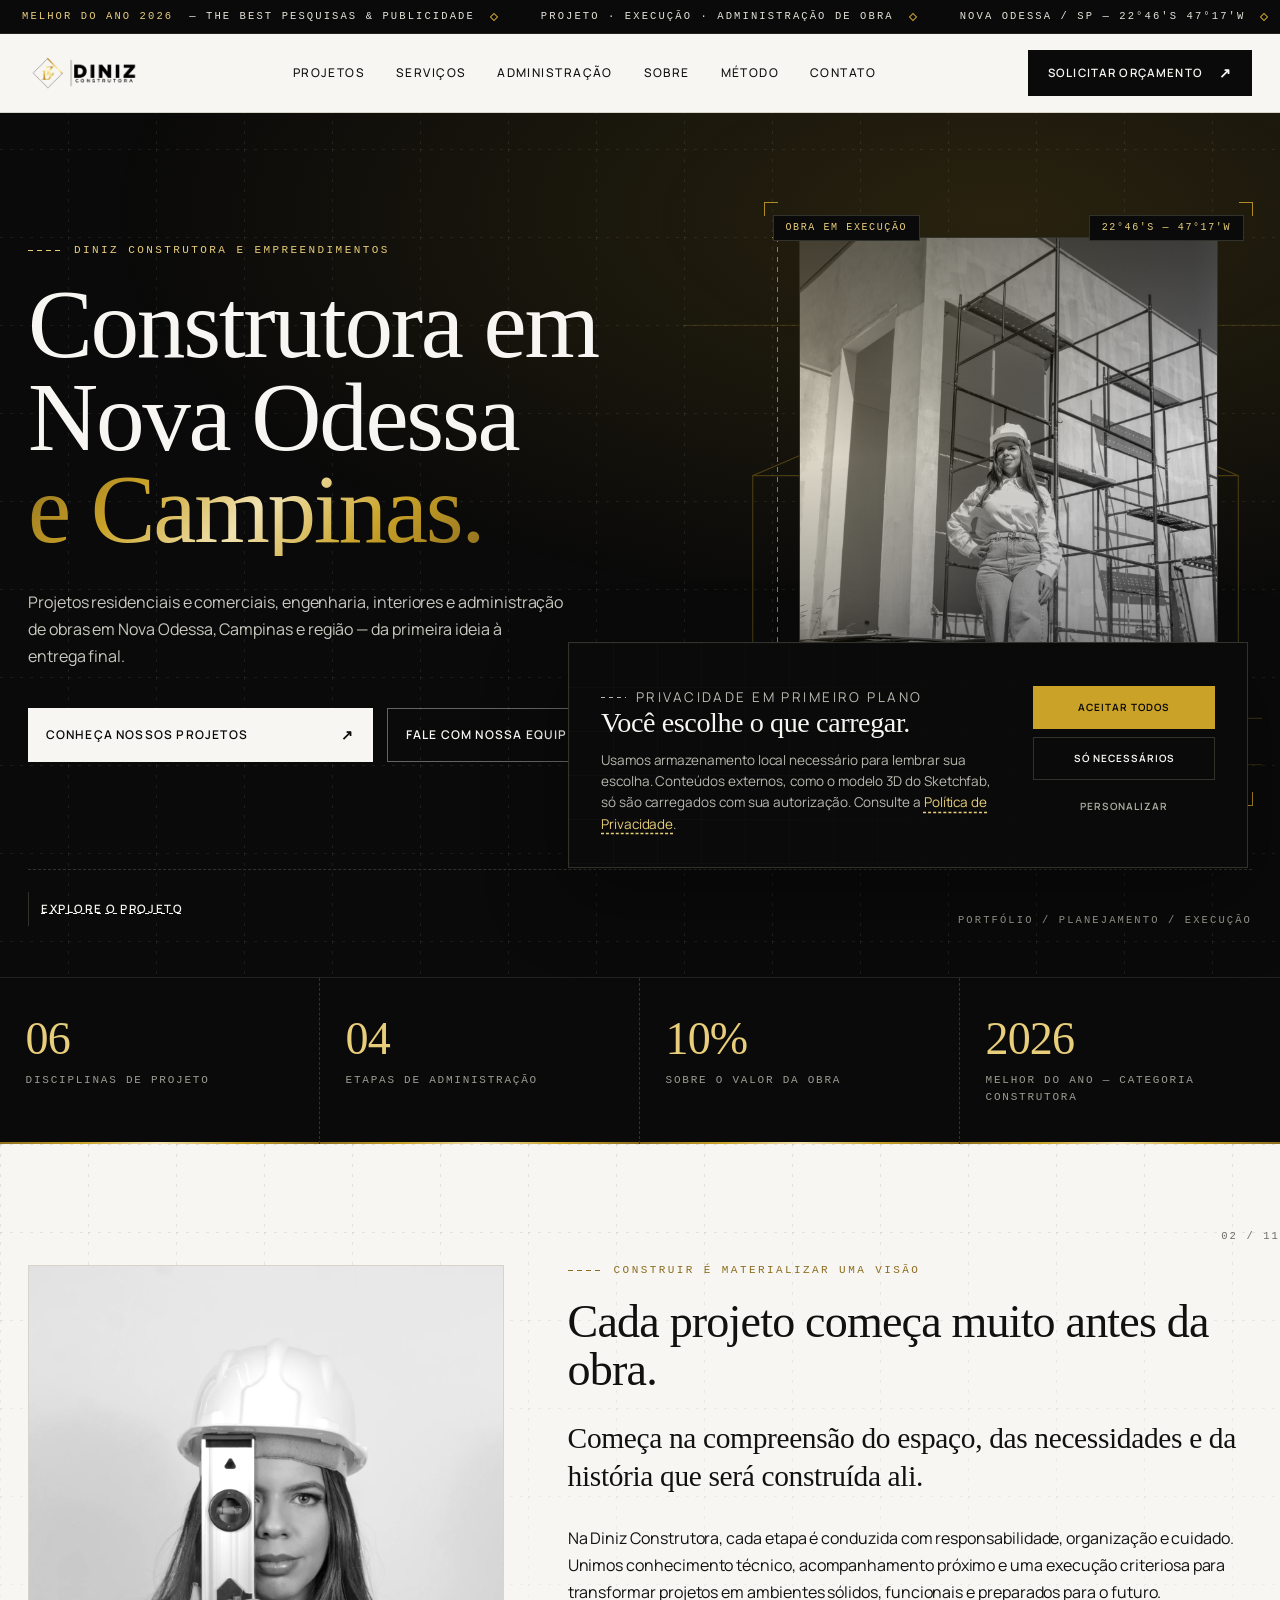
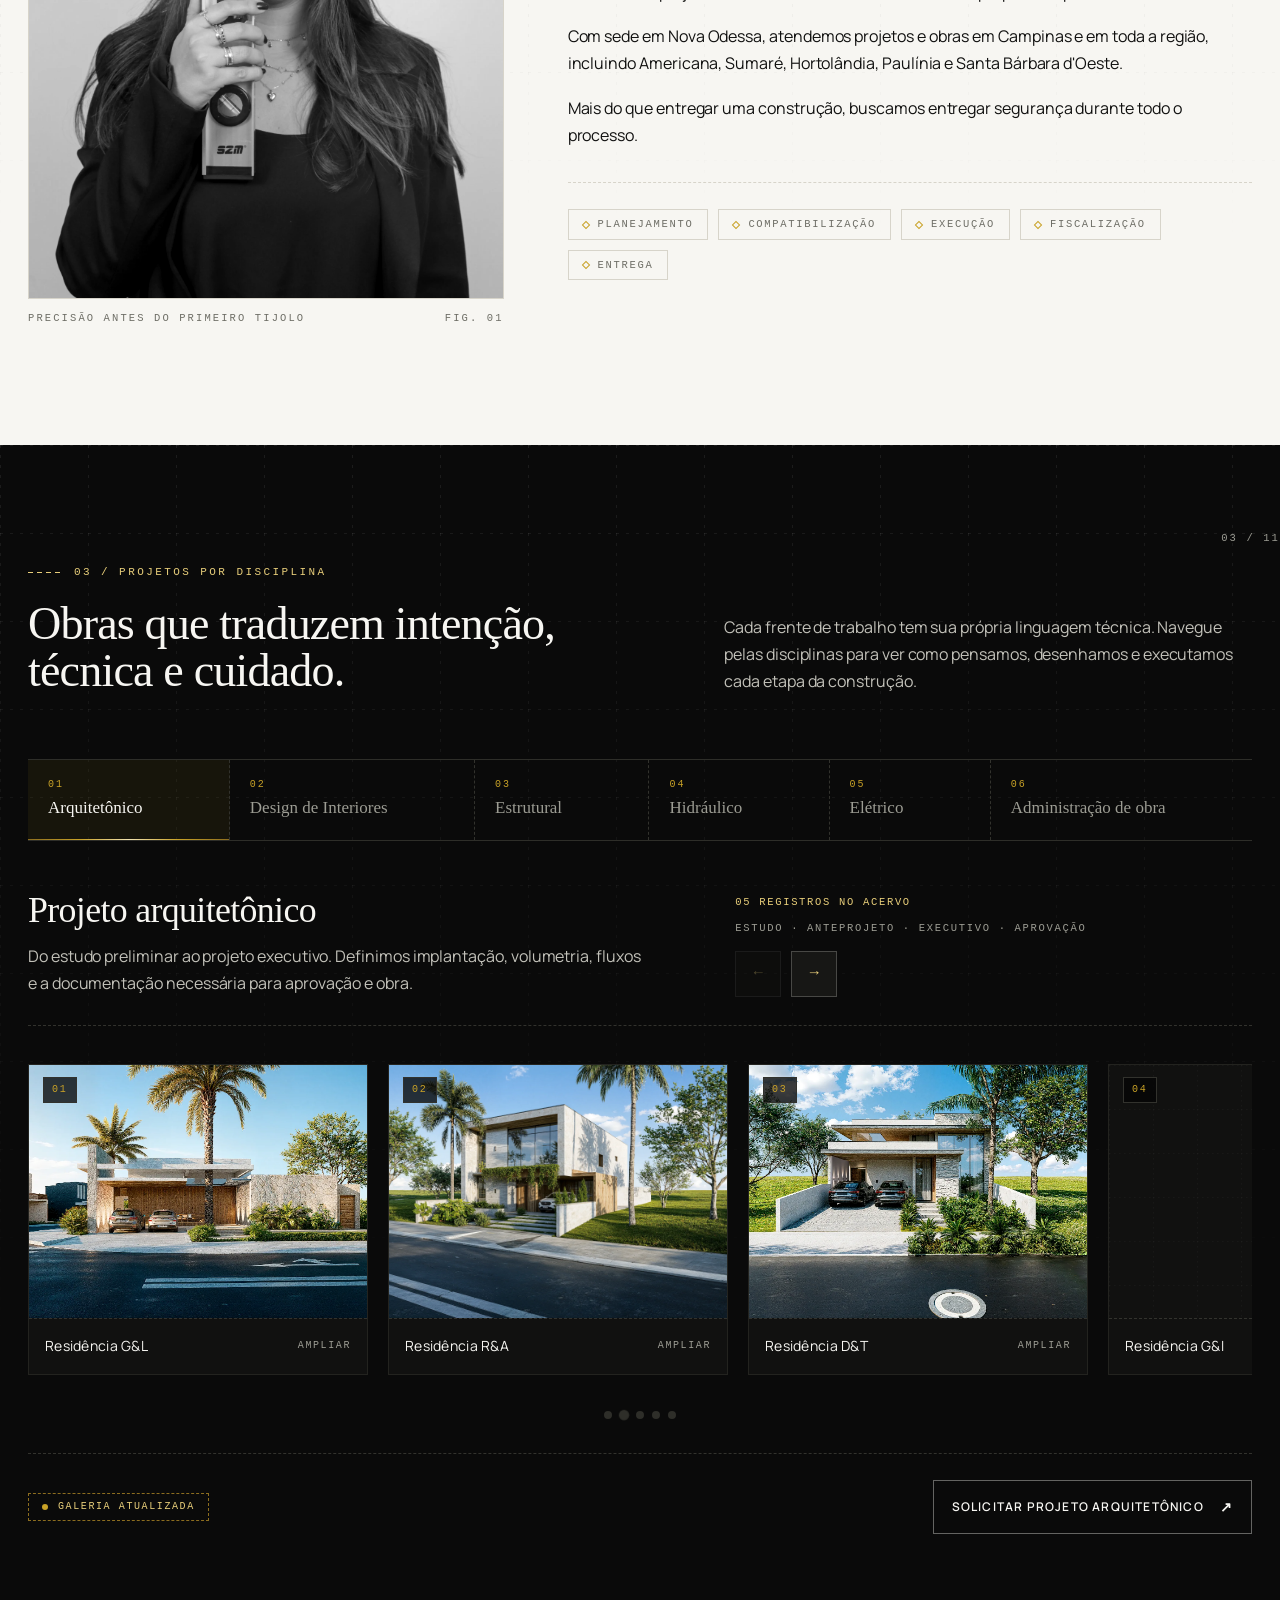
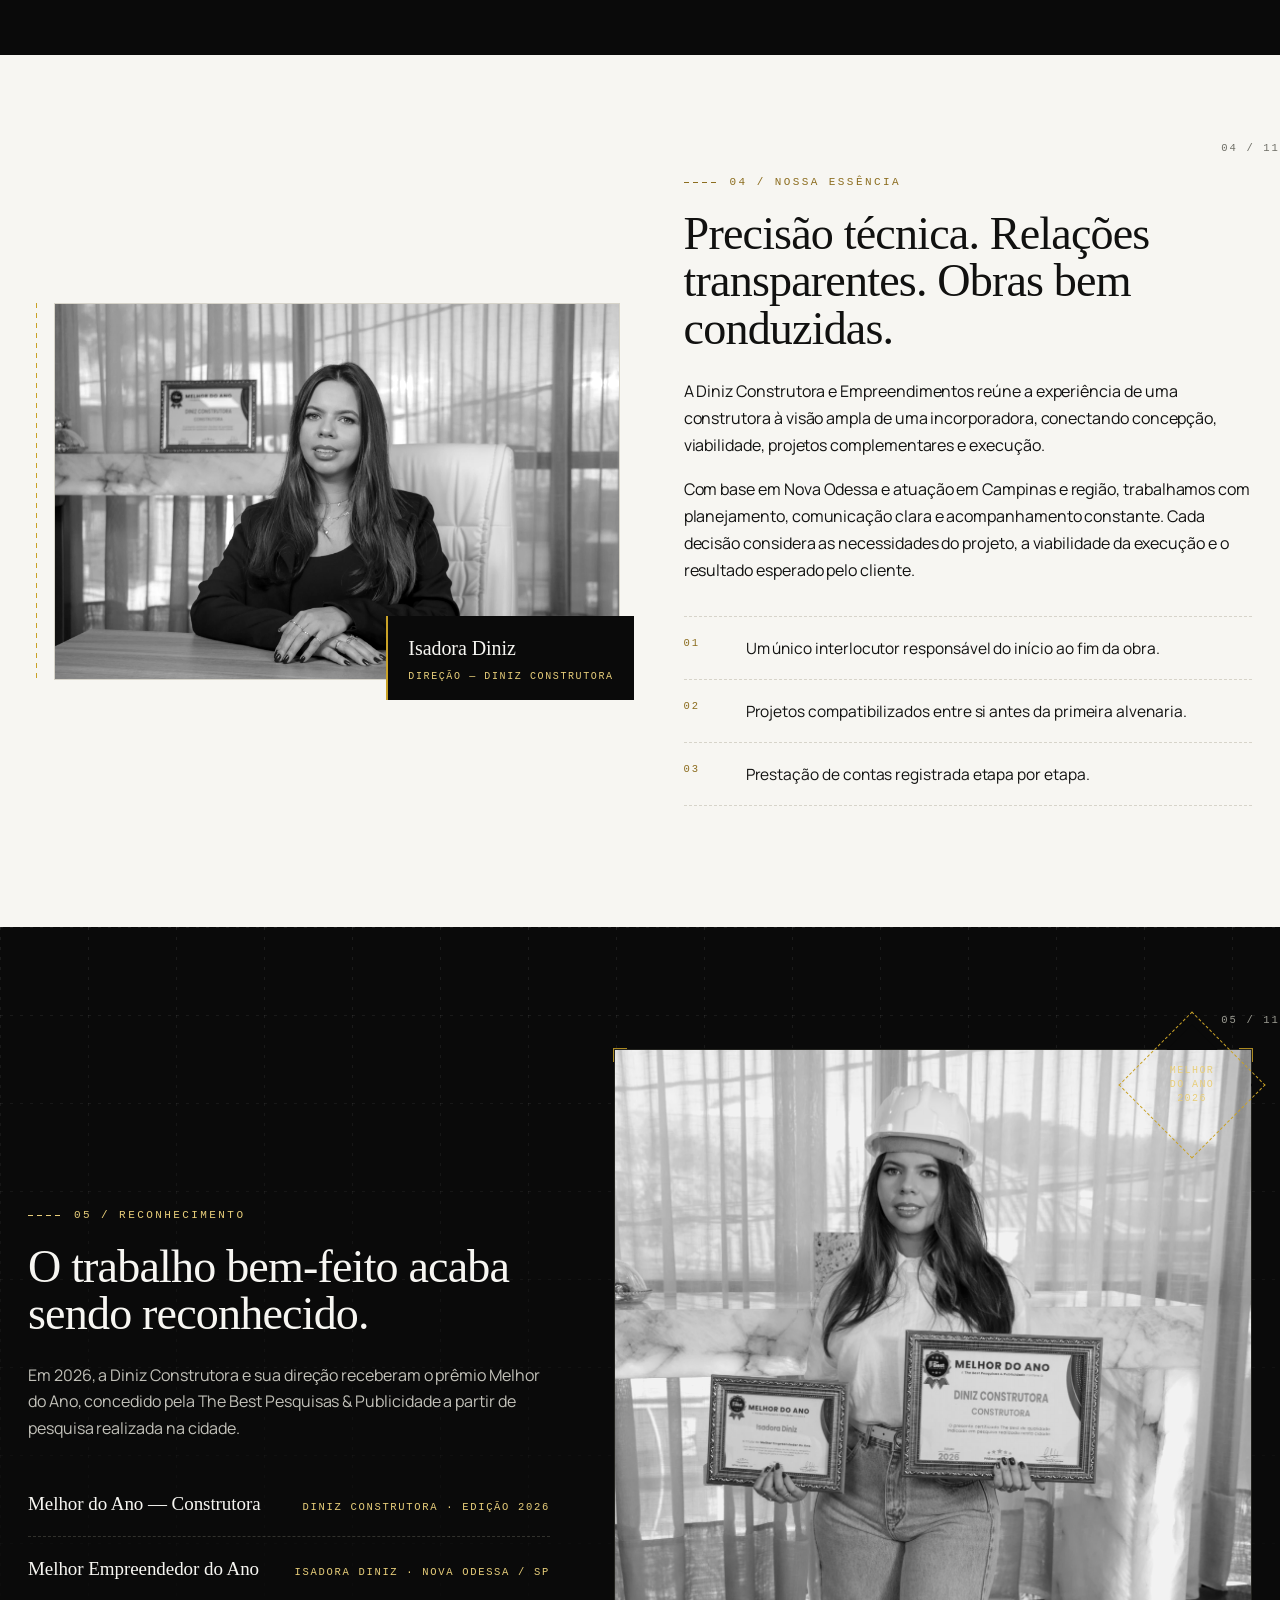
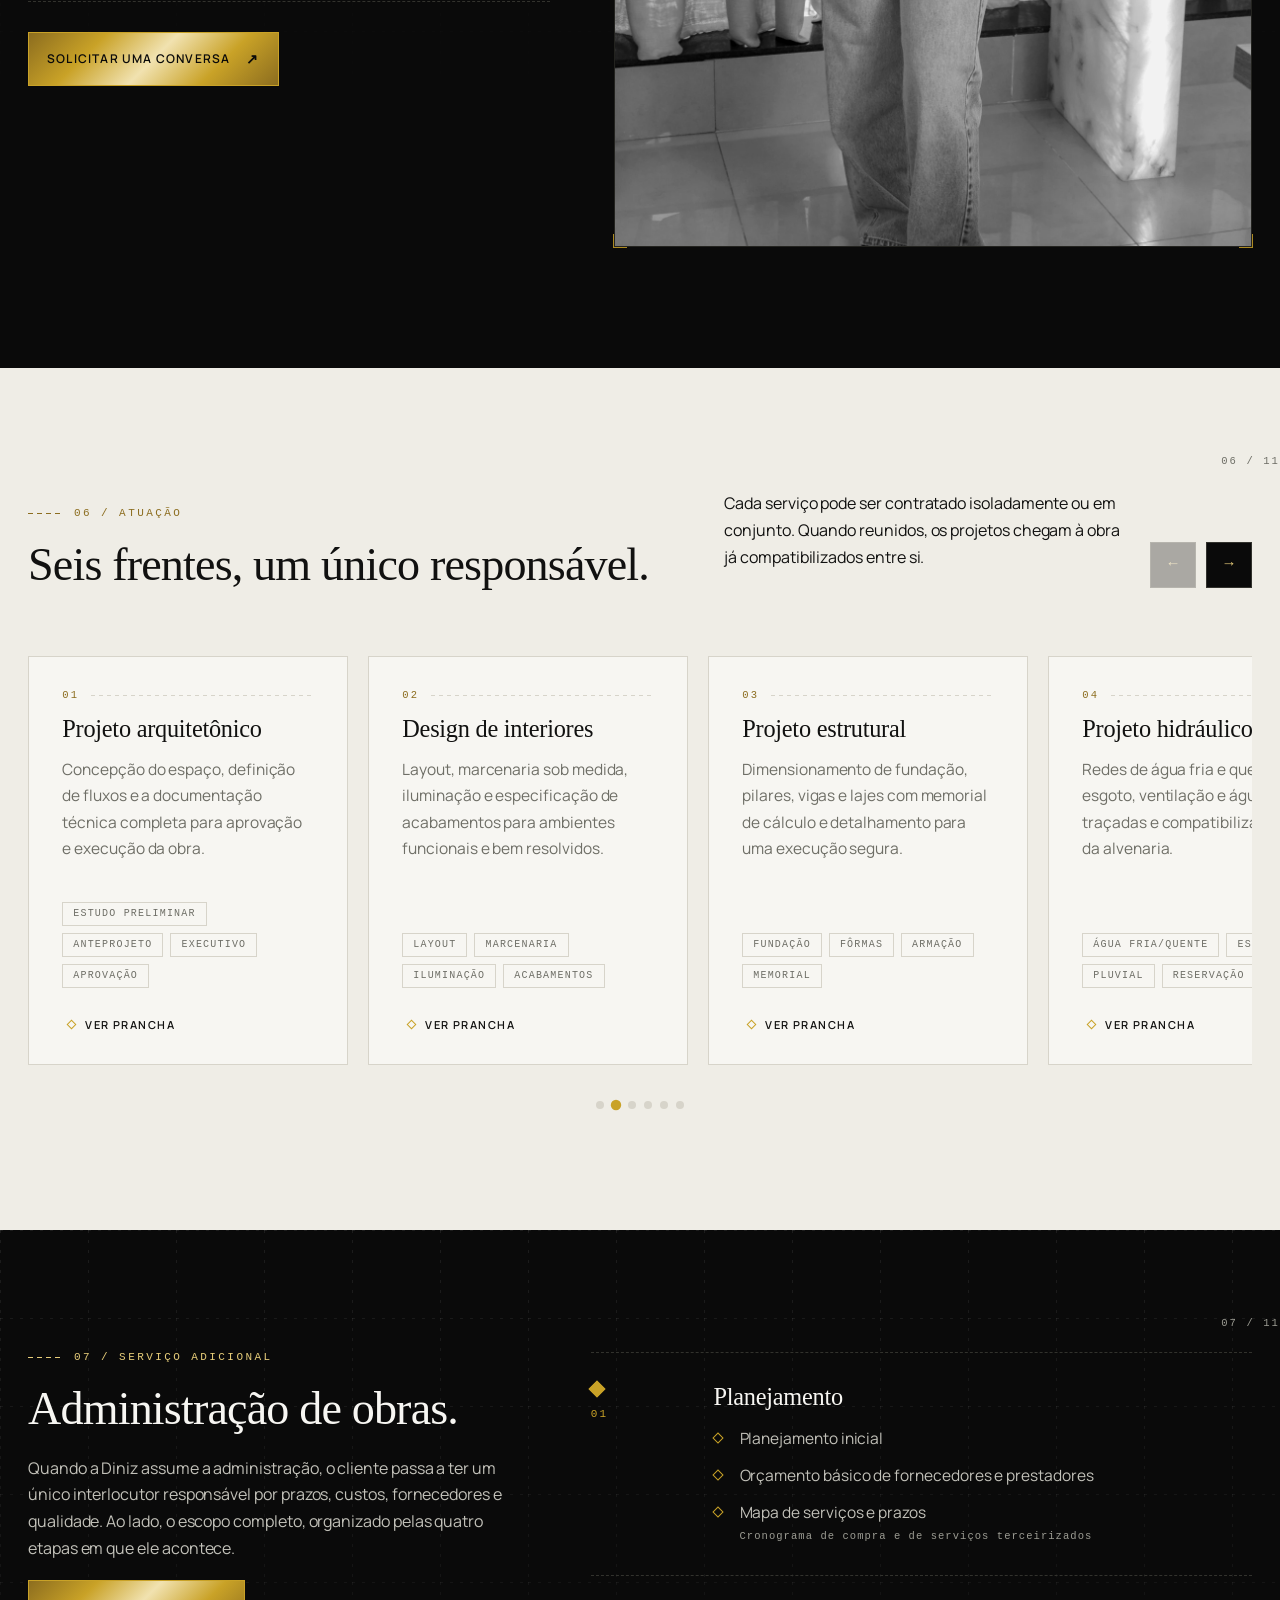
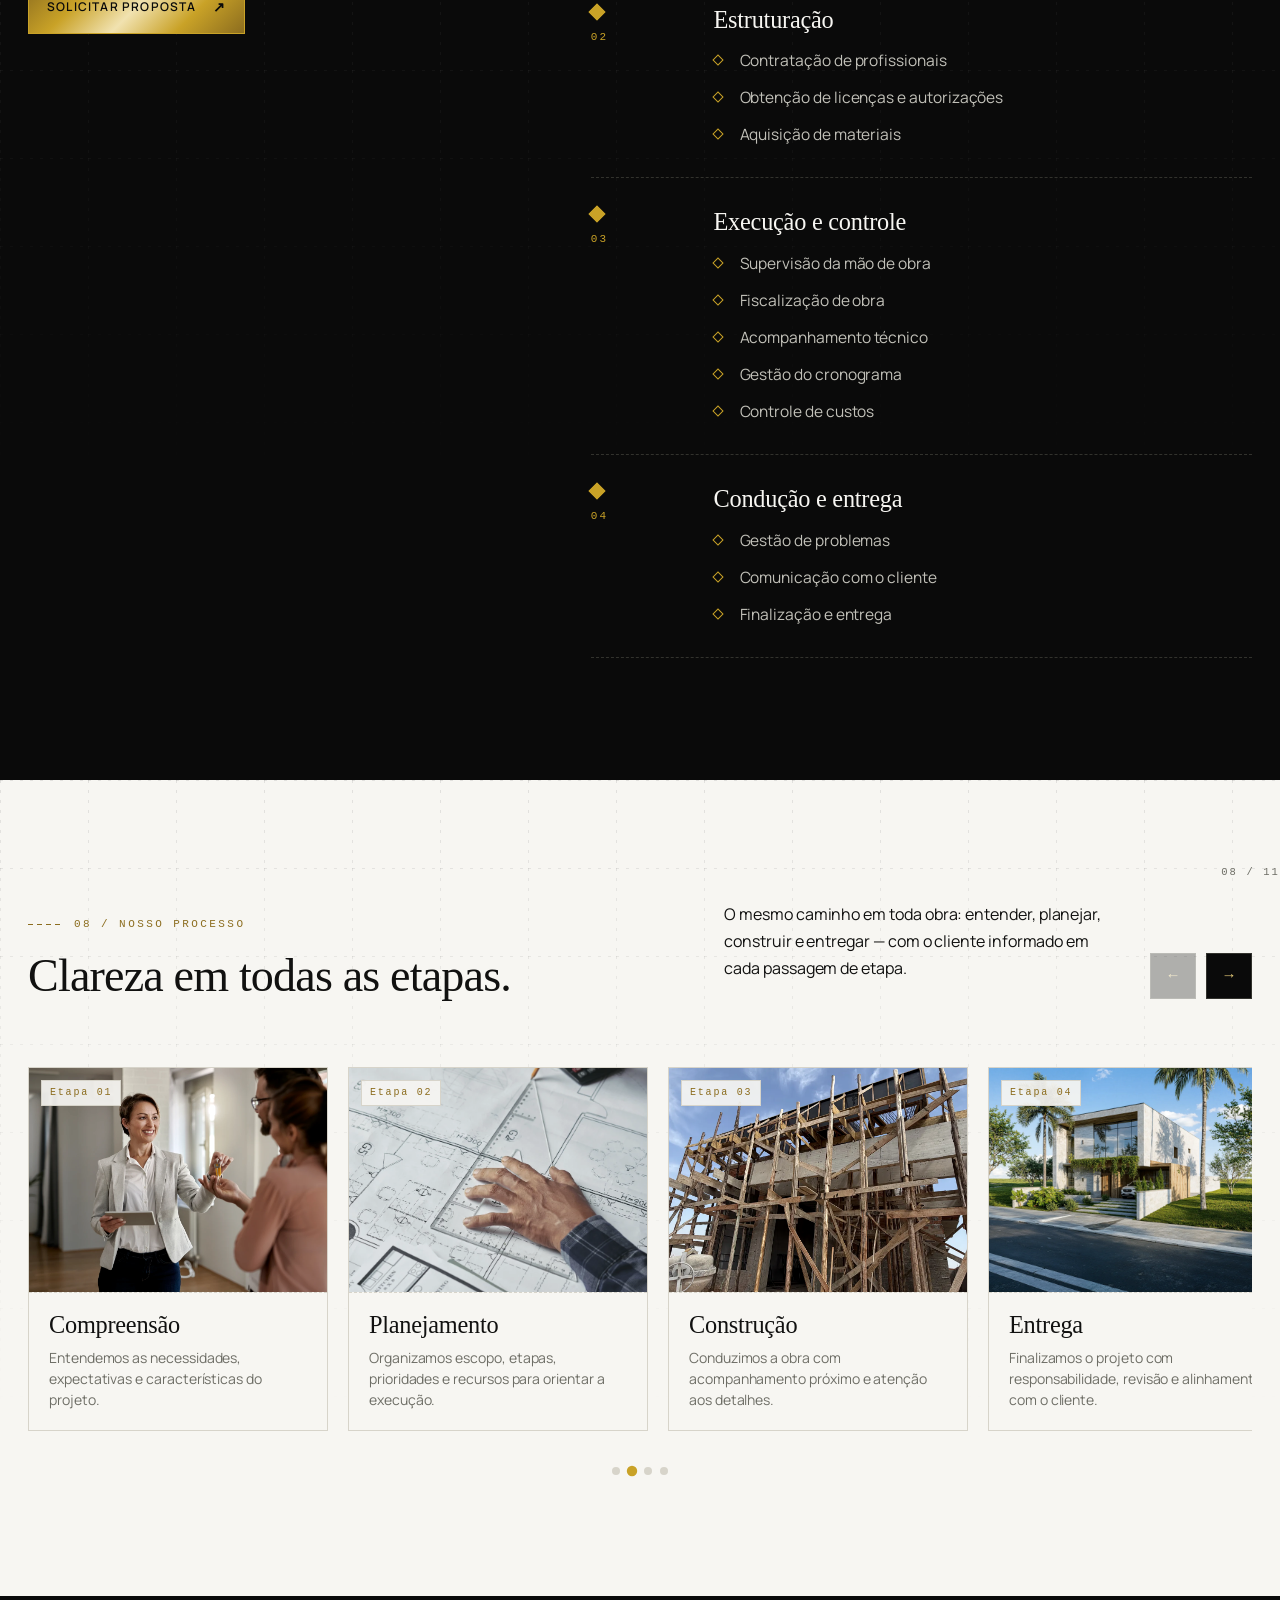
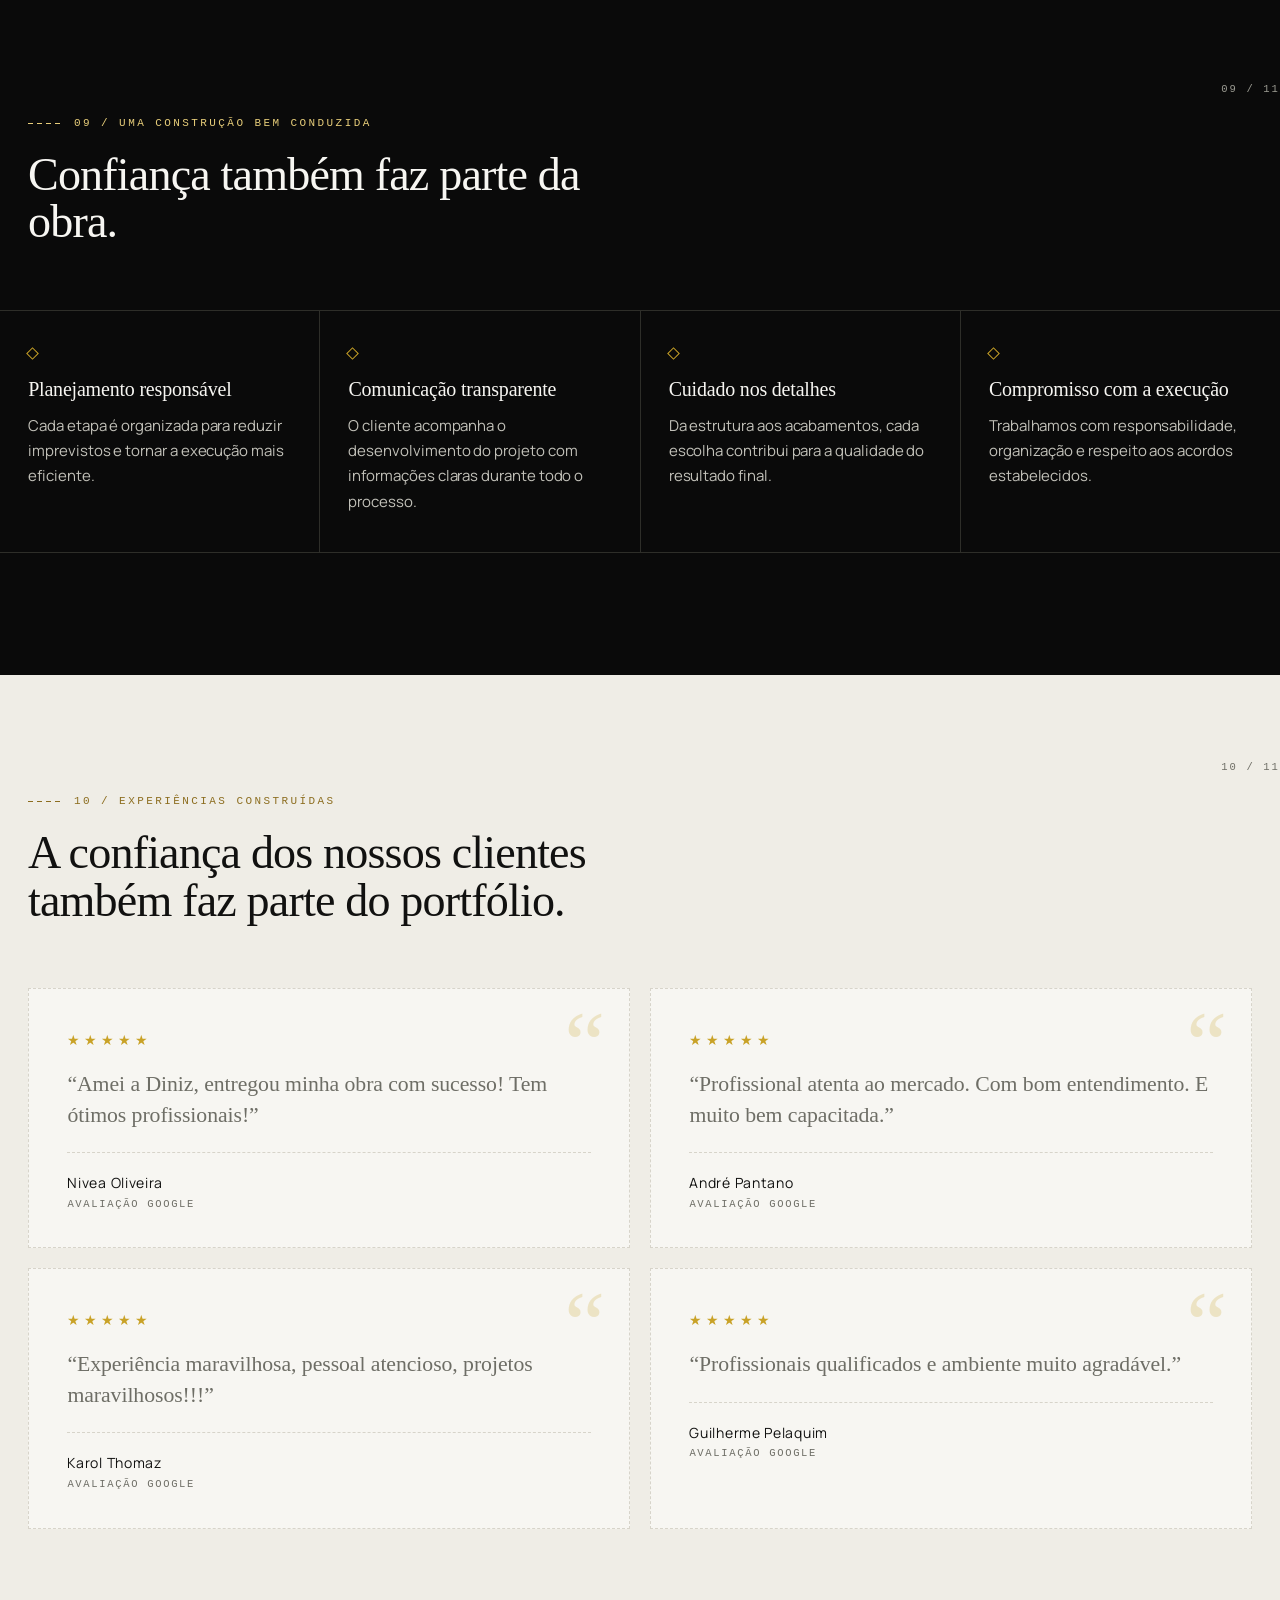
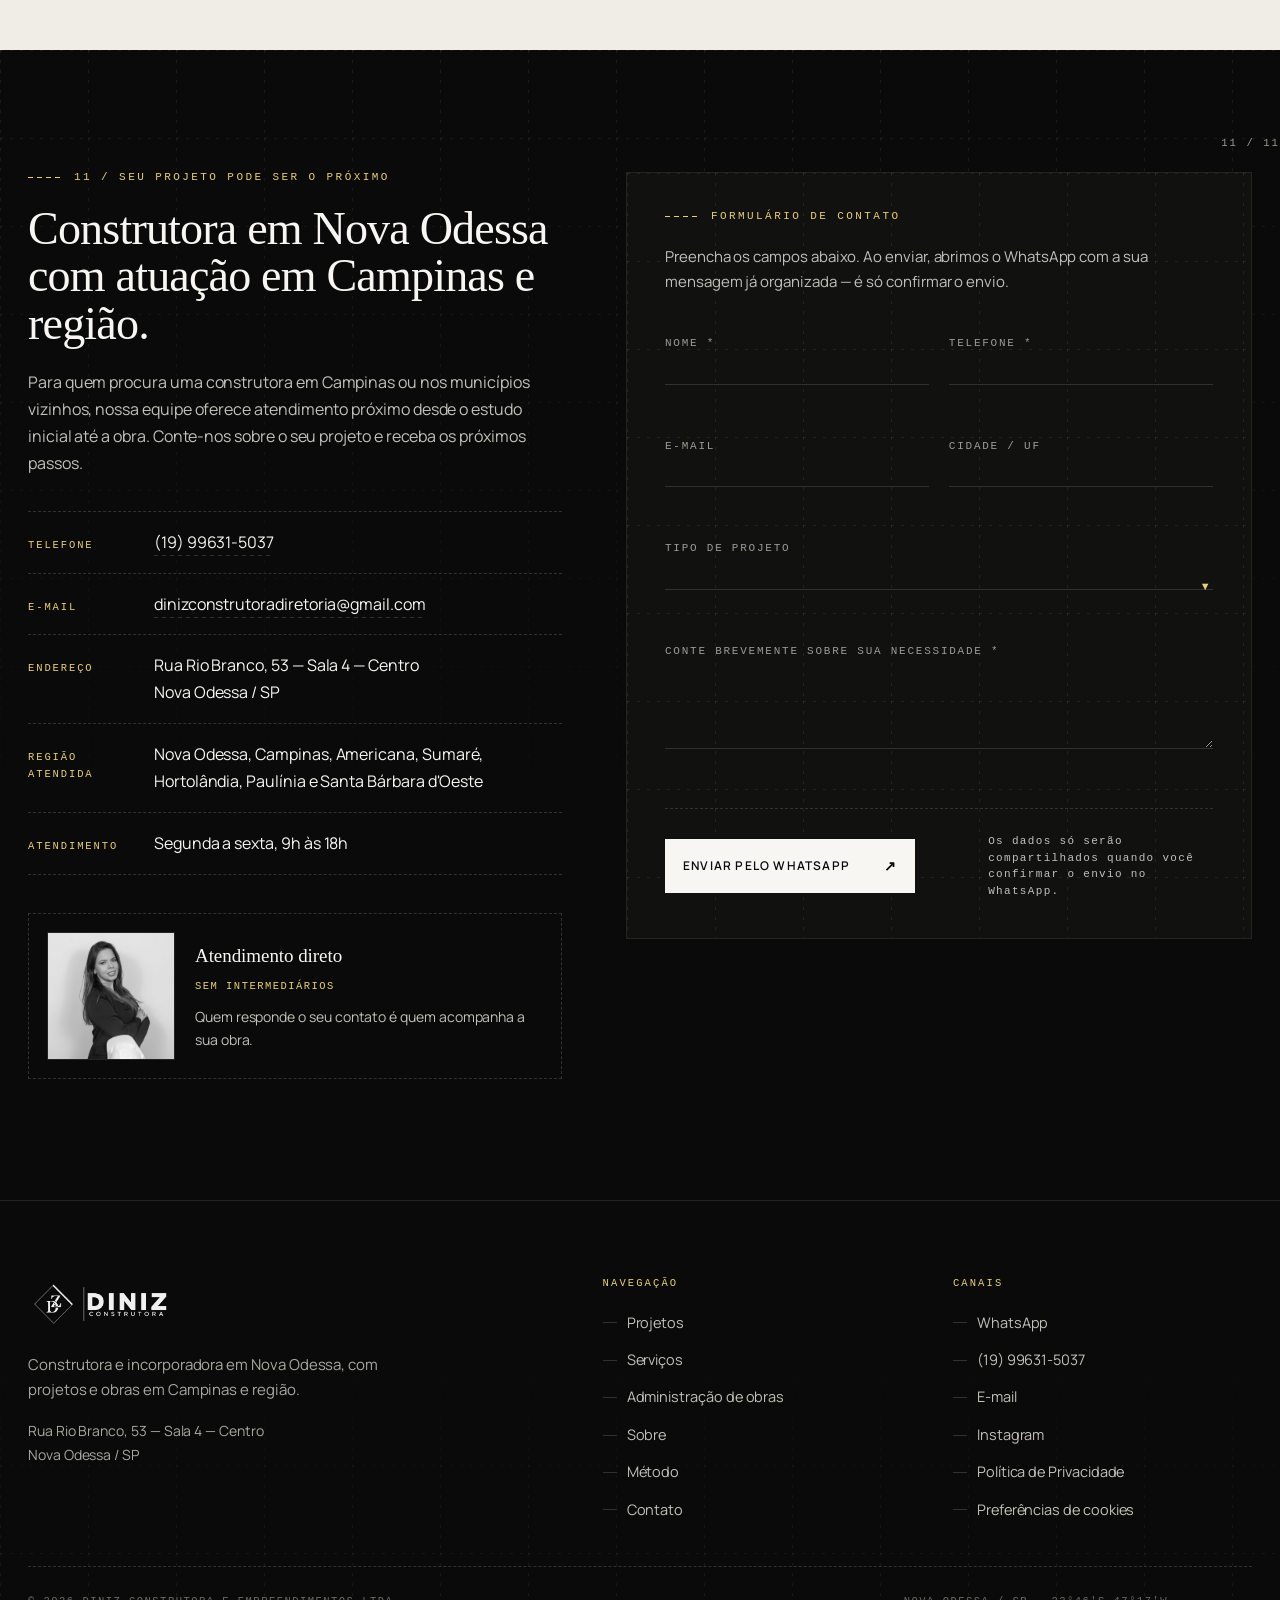
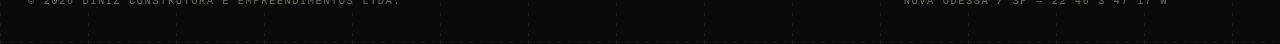
==== commit d02aa803: "Finalizado" ====
--- a/index.html
+++ b/index.html
@@ -3,34 +3,34 @@
 <head>
   <meta charset="utf-8">
   <meta name="viewport" content="width=device-width, initial-scale=1">
-  <meta name="description" content="Projetos arquitetônicos, estruturais, hidráulicos, elétricos, interiores e administração de obras em Nova Odessa/SP. Solicite uma proposta.">
+  <meta name="description" content="Construtora e incorporadora em Nova Odessa e Campinas: projetos, engenharia, interiores e administração de obras. Fale com a Diniz Construtora.">
   <meta name="theme-color" content="#0A0A0A">
   <meta name="robots" content="index,follow,max-image-preview:large,max-snippet:-1,max-video-preview:-1">
   <meta name="application-name" content="Diniz Construtora">
-  <link rel="canonical" href="https://dinizconstrutorasp.com.br/">
-  <link rel="alternate" hreflang="pt-BR" href="https://dinizconstrutorasp.com.br/">
-  <link rel="alternate" hreflang="x-default" href="https://dinizconstrutorasp.com.br/">
-  <link rel="sitemap" type="application/xml" href="https://dinizconstrutorasp.com.br/sitemap.xml">
-  <title>Diniz Construtora | Projetos e Obras em Nova Odessa</title>
+  <link rel="canonical" href="https://dinizconstrutorainc.com.br/">
+  <link rel="alternate" hreflang="pt-BR" href="https://dinizconstrutorainc.com.br/">
+  <link rel="alternate" hreflang="x-default" href="https://dinizconstrutorainc.com.br/">
+  <link rel="sitemap" type="application/xml" href="https://dinizconstrutorainc.com.br/sitemap.xml">
+  <title>Construtora em Nova Odessa e Campinas | Diniz Construtora</title>
 
   <!-- Compartilhamento social: WhatsApp, Facebook, LinkedIn, Pinterest e X -->
   <meta property="og:locale" content="pt_BR">
   <meta property="og:type" content="website">
   <meta property="og:site_name" content="Diniz Construtora">
-  <meta property="og:title" content="Projetos integrados. Obras bem conduzidas. | Diniz Construtora">
-  <meta property="og:description" content="Arquitetura, engenharia, interiores e administração de obras com um único responsável em Nova Odessa/SP.">
-  <meta property="og:url" content="https://dinizconstrutorasp.com.br/">
-  <meta property="og:image" content="https://dinizconstrutorasp.com.br/assets/social/og-diniz-construtora.png">
-  <meta property="og:image:secure_url" content="https://dinizconstrutorasp.com.br/assets/social/og-diniz-construtora.png">
+  <meta property="og:title" content="Construtora em Nova Odessa e Campinas | Diniz Construtora">
+  <meta property="og:description" content="Projetos, engenharia, interiores e administração de obras em Nova Odessa, Campinas e região, da concepção à entrega.">
+  <meta property="og:url" content="https://dinizconstrutorainc.com.br/">
+  <meta property="og:image" content="https://dinizconstrutorainc.com.br/assets/social/og-diniz-construtora.png">
+  <meta property="og:image:secure_url" content="https://dinizconstrutorainc.com.br/assets/social/og-diniz-construtora.png">
   <meta property="og:image:type" content="image/png">
   <meta property="og:image:width" content="1733">
   <meta property="og:image:height" content="907">
   <meta property="og:image:alt" content="Profissional da Diniz Construtora diante de uma residência em construção, em composição preta e dourada.">
 
   <meta name="twitter:card" content="summary_large_image">
-  <meta name="twitter:title" content="Projetos integrados. Obras bem conduzidas. | Diniz Construtora">
-  <meta name="twitter:description" content="Arquitetura, engenharia, interiores e administração de obras com um único responsável em Nova Odessa/SP.">
-  <meta name="twitter:image" content="https://dinizconstrutorasp.com.br/assets/social/og-diniz-construtora.png">
+  <meta name="twitter:title" content="Construtora em Nova Odessa e Campinas | Diniz Construtora">
+  <meta name="twitter:description" content="Projetos, engenharia, interiores e administração de obras em Nova Odessa, Campinas e região, da concepção à entrega.">
+  <meta name="twitter:image" content="https://dinizconstrutorainc.com.br/assets/social/og-diniz-construtora.png">
   <meta name="twitter:image:alt" content="Profissional da Diniz Construtora diante de uma residência em construção, em composição preta e dourada.">
 
   <link rel="preload" as="image" href="assets/img_4104_1_1x.webp" fetchpriority="high">
@@ -48,19 +48,20 @@
     "@graph": [
       {
         "@type": "GeneralContractor",
-        "@id": "https://dinizconstrutorasp.com.br/#empresa",
+        "@id": "https://dinizconstrutorainc.com.br/#empresa",
         "name": "Diniz Construtora e Empreendimentos",
         "legalName": "Diniz Construtora e Empreendimentos LTDA.",
-        "url": "https://dinizconstrutorasp.com.br/",
-        "description": "Projetos de arquitetura, interiores, engenharia e administração de obras em Nova Odessa, São Paulo.",
+        "url": "https://dinizconstrutorainc.com.br/",
+        "description": "Construtora e incorporadora sediada em Nova Odessa, com atuação em Campinas e região. Projetos de arquitetura, interiores, engenharia e administração de obras.",
+        "slogan": "Projetos integrados. Obras bem conduzidas.",
         "logo": {
           "@type": "ImageObject",
-          "url": "https://dinizconstrutorasp.com.br/assets/logo_diniz_construtora_1.webp",
+          "url": "https://dinizconstrutorainc.com.br/assets/logo_diniz_construtora_1.webp",
           "width": 2000,
           "height": 710
         },
         "image": {
-          "@id": "https://dinizconstrutorasp.com.br/#imagem-principal"
+          "@id": "https://dinizconstrutorainc.com.br/#imagem-principal"
         },
         "telephone": "+55 19 99631-5037",
         "email": "dinizconstrutoradiretoria@gmail.com",
@@ -71,14 +72,23 @@
           "addressRegion": "SP",
           "addressCountry": "BR"
         },
-        "areaServed": {
-          "@type": "City",
-          "name": "Nova Odessa",
-          "containedInPlace": {
-            "@type": "State",
-            "name": "São Paulo"
-          }
-        },
+        "areaServed": [
+          { "@type": "City", "name": "Nova Odessa", "containedInPlace": { "@type": "State", "name": "São Paulo" } },
+          { "@type": "City", "name": "Campinas", "containedInPlace": { "@type": "State", "name": "São Paulo" } },
+          { "@type": "City", "name": "Americana", "containedInPlace": { "@type": "State", "name": "São Paulo" } },
+          { "@type": "City", "name": "Sumaré", "containedInPlace": { "@type": "State", "name": "São Paulo" } },
+          { "@type": "City", "name": "Hortolândia", "containedInPlace": { "@type": "State", "name": "São Paulo" } },
+          { "@type": "City", "name": "Paulínia", "containedInPlace": { "@type": "State", "name": "São Paulo" } },
+          { "@type": "City", "name": "Santa Bárbara d'Oeste", "containedInPlace": { "@type": "State", "name": "São Paulo" } }
+        ],
+        "knowsAbout": [
+          "Construção civil",
+          "Incorporação imobiliária",
+          "Projetos arquitetônicos",
+          "Projetos complementares de engenharia",
+          "Design de interiores",
+          "Administração de obras"
+        ],
         "openingHoursSpecification": {
           "@type": "OpeningHoursSpecification",
           "dayOfWeek": [
@@ -99,44 +109,46 @@
         },
         "hasOfferCatalog": {
           "@type": "OfferCatalog",
-          "name": "Serviços de projetos e obras",
+          "name": "Serviços de construção, incorporação, projetos e obras",
           "itemListElement": [
-            { "@type": "Offer", "itemOffered": { "@type": "Service", "name": "Projeto arquitetônico", "url": "https://dinizconstrutorasp.com.br/#projetos" } },
-            { "@type": "Offer", "itemOffered": { "@type": "Service", "name": "Design de interiores", "url": "https://dinizconstrutorasp.com.br/#projetos" } },
-            { "@type": "Offer", "itemOffered": { "@type": "Service", "name": "Projeto estrutural", "url": "https://dinizconstrutorasp.com.br/#projetos" } },
-            { "@type": "Offer", "itemOffered": { "@type": "Service", "name": "Projeto hidráulico", "url": "https://dinizconstrutorasp.com.br/#projetos" } },
-            { "@type": "Offer", "itemOffered": { "@type": "Service", "name": "Projeto elétrico", "url": "https://dinizconstrutorasp.com.br/#projetos" } },
-            { "@type": "Offer", "itemOffered": { "@type": "Service", "name": "Administração de obras", "url": "https://dinizconstrutorasp.com.br/#administracao" } }
+            { "@type": "Offer", "itemOffered": { "@type": "Service", "name": "Projeto arquitetônico", "url": "https://dinizconstrutorainc.com.br/#projetos" } },
+            { "@type": "Offer", "itemOffered": { "@type": "Service", "name": "Design de interiores", "url": "https://dinizconstrutorainc.com.br/#projetos" } },
+            { "@type": "Offer", "itemOffered": { "@type": "Service", "name": "Projeto estrutural", "url": "https://dinizconstrutorainc.com.br/#projetos" } },
+            { "@type": "Offer", "itemOffered": { "@type": "Service", "name": "Projeto hidráulico", "url": "https://dinizconstrutorainc.com.br/#projetos" } },
+            { "@type": "Offer", "itemOffered": { "@type": "Service", "name": "Projeto elétrico", "url": "https://dinizconstrutorainc.com.br/#projetos" } },
+            { "@type": "Offer", "itemOffered": { "@type": "Service", "name": "Administração de obras", "url": "https://dinizconstrutorainc.com.br/#administracao" } },
+            { "@type": "Offer", "itemOffered": { "@type": "Service", "name": "Incorporação imobiliária e desenvolvimento de empreendimentos", "url": "https://dinizconstrutorainc.com.br/#sobre" } }
           ]
         }
       },
       {
         "@type": "WebSite",
-        "@id": "https://dinizconstrutorasp.com.br/#website",
-        "url": "https://dinizconstrutorasp.com.br/",
+        "@id": "https://dinizconstrutorainc.com.br/#website",
+        "url": "https://dinizconstrutorainc.com.br/",
         "name": "Diniz Construtora",
         "inLanguage": "pt-BR",
-        "publisher": { "@id": "https://dinizconstrutorasp.com.br/#empresa" }
+        "publisher": { "@id": "https://dinizconstrutorainc.com.br/#empresa" }
       },
       {
         "@type": "ImageObject",
-        "@id": "https://dinizconstrutorasp.com.br/#imagem-principal",
-        "url": "https://dinizconstrutorasp.com.br/assets/social/og-diniz-construtora.png",
-        "contentUrl": "https://dinizconstrutorasp.com.br/assets/social/og-diniz-construtora.png",
+        "@id": "https://dinizconstrutorainc.com.br/#imagem-principal",
+        "url": "https://dinizconstrutorainc.com.br/assets/social/og-diniz-construtora.png",
+        "contentUrl": "https://dinizconstrutorainc.com.br/assets/social/og-diniz-construtora.png",
         "width": 1733,
         "height": 907,
         "caption": "Diniz Construtora — projetos integrados e administração de obras"
       },
       {
         "@type": "WebPage",
-        "@id": "https://dinizconstrutorasp.com.br/#pagina",
-        "url": "https://dinizconstrutorasp.com.br/",
-        "name": "Diniz Construtora | Projetos e Obras em Nova Odessa",
-        "description": "Projetos arquitetônicos, estruturais, hidráulicos, elétricos, interiores e administração de obras em Nova Odessa/SP.",
+        "@id": "https://dinizconstrutorainc.com.br/#pagina",
+        "url": "https://dinizconstrutorainc.com.br/",
+        "name": "Construtora em Nova Odessa e Campinas | Diniz Construtora",
+        "description": "Construtora e incorporadora em Nova Odessa e Campinas: projetos, engenharia, interiores e administração de obras.",
+        "dateModified": "2026-09-03",
         "inLanguage": "pt-BR",
-        "isPartOf": { "@id": "https://dinizconstrutorasp.com.br/#website" },
-        "about": { "@id": "https://dinizconstrutorasp.com.br/#empresa" },
-        "primaryImageOfPage": { "@id": "https://dinizconstrutorasp.com.br/#imagem-principal" }
+        "isPartOf": { "@id": "https://dinizconstrutorainc.com.br/#website" },
+        "about": { "@id": "https://dinizconstrutorainc.com.br/#empresa" },
+        "primaryImageOfPage": { "@id": "https://dinizconstrutorainc.com.br/#imagem-principal" }
       }
     ]
   }
@@ -1969,12 +1981,12 @@
             <p class="kicker">Diniz Construtora e Empreendimentos</p>
 
             <h1 class="display hero-title" id="hero-title">
-              <span><b>Construímos</b></span>
-              <span><b>espaços que</b></span>
-              <span><b><em>permanecem.</em></b></span>
+              <span><b>Construtora em</b></span>
+              <span><b>Nova Odessa</b></span>
+              <span><b><em>e Campinas.</em></b></span>
             </h1>
 
-            <p class="hero-sub">Projetos conduzidos com planejamento, precisão e atenção a cada detalhe — da primeira ideia à entrega final.</p>
+            <p class="hero-sub">Projetos residenciais e comerciais, engenharia, interiores e administração de obras em Nova Odessa, Campinas e região — da primeira ideia à entrega final.</p>
 
             <div class="hero-actions">
               <a class="btn" href="#projetos"><span>Conheça nossos projetos</span><i aria-hidden="true">↗</i></a>
@@ -2045,6 +2057,7 @@
           <h2 class="h2" id="intro-title">Cada projeto começa muito antes da obra.</h2>
           <p class="lead" style="margin-top:26px">Começa na compreensão do espaço, das necessidades e da história que será construída ali.</p>
           <p>Na Diniz Construtora, cada etapa é conduzida com responsabilidade, organização e cuidado. Unimos conhecimento técnico, acompanhamento próximo e uma execução criteriosa para transformar projetos em ambientes sólidos, funcionais e preparados para o futuro.</p>
+          <p>Com sede em Nova Odessa, atendemos projetos e obras em Campinas e em toda a região, incluindo Americana, Sumaré, Hortolândia, Paulínia e Santa Bárbara d'Oeste.</p>
           <p>Mais do que entregar uma construção, buscamos entregar segurança durante todo o processo.</p>
 
           <ul class="intro-marks">
@@ -2120,8 +2133,8 @@
         <div class="about-copy reveal" data-delay="1">
           <p class="kicker">04 / Nossa essência</p>
           <h2 class="h2" id="about-title">Precisão técnica. Relações transparentes. Obras bem conduzidas.</h2>
-          <p>A Diniz Construtora acredita que uma boa obra depende tanto da qualidade da execução quanto da forma como todo o processo é administrado.</p>
-          <p>Por isso, trabalhamos com planejamento, comunicação clara e acompanhamento constante. Cada decisão é tomada considerando as necessidades do projeto, a viabilidade da execução e o resultado esperado pelo cliente.</p>
+          <p>A Diniz Construtora e Empreendimentos reúne a experiência de uma construtora à visão ampla de uma incorporadora, conectando concepção, viabilidade, projetos complementares e execução.</p>
+          <p>Com base em Nova Odessa e atuação em Campinas e região, trabalhamos com planejamento, comunicação clara e acompanhamento constante. Cada decisão considera as necessidades do projeto, a viabilidade da execução e o resultado esperado pelo cliente.</p>
 
           <ul class="about-list">
             <li><b>01</b><span>Um único interlocutor responsável do início ao fim da obra.</span></li>
@@ -2493,8 +2506,8 @@
       <div class="page-shell contact-grid">
         <div class="reveal">
           <p class="kicker">11 / Seu projeto pode ser o próximo</p>
-          <h2 class="h2" id="contact-title">Vamos construir essa história juntos?</h2>
-          <p style="margin-top:22px">Conte-nos sobre o seu projeto. Nossa equipe está pronta para entender suas necessidades e apresentar os próximos passos.</p>
+          <h2 class="h2" id="contact-title">Construtora em Nova Odessa com atuação em Campinas e região.</h2>
+          <p style="margin-top:22px">Para quem procura uma construtora em Campinas ou nos municípios vizinhos, nossa equipe oferece atendimento próximo desde o estudo inicial até a obra. Conte-nos sobre o seu projeto e receba os próximos passos.</p>
 
           <dl class="contact-lines">
             <div class="contact-line">
@@ -2510,6 +2523,10 @@
               <dd>Rua Rio Branco, 53 — Sala 4 — Centro<br>Nova Odessa / SP</dd>
             </div>
             <div class="contact-line">
+              <dt>Região atendida</dt>
+              <dd>Nova Odessa, Campinas, Americana, Sumaré, Hortolândia, Paulínia e Santa Bárbara d'Oeste</dd>
+            </div>
+            <div class="contact-line">
               <dt>Atendimento</dt>
               <dd>Segunda a sexta, 9h às 18h</dd>
             </div>
@@ -2562,6 +2579,7 @@
                   <option value=""></option>
                   <option>Construção residencial</option>
                   <option>Construção comercial</option>
+                  <option>Incorporação e desenvolvimento imobiliário</option>
                   <option>Reforma e melhoria</option>
                   <option>Projeto isolado (arquitetônico, estrutural, hidráulico, elétrico ou interiores)</option>
                   <option>Administração de obra</option>
@@ -2595,7 +2613,7 @@
       <div class="footer-top">
         <div class="footer-brand">
           <img class="footer-logo" src="assets/logo_diniz_construtora_1.webp" width="2000" height="710" alt="Diniz Construtora e Empreendimentos" loading="lazy" decoding="async">
-          <p>Construções conduzidas com planejamento, responsabilidade e atenção aos detalhes.</p>
+          <p>Construtora e incorporadora em Nova Odessa, com projetos e obras em Campinas e região.</p>
           <p style="margin-top:14px;font-size:14px">Rua Rio Branco, 53 — Sala 4 — Centro<br>Nova Odessa / SP</p>
         </div>
 
